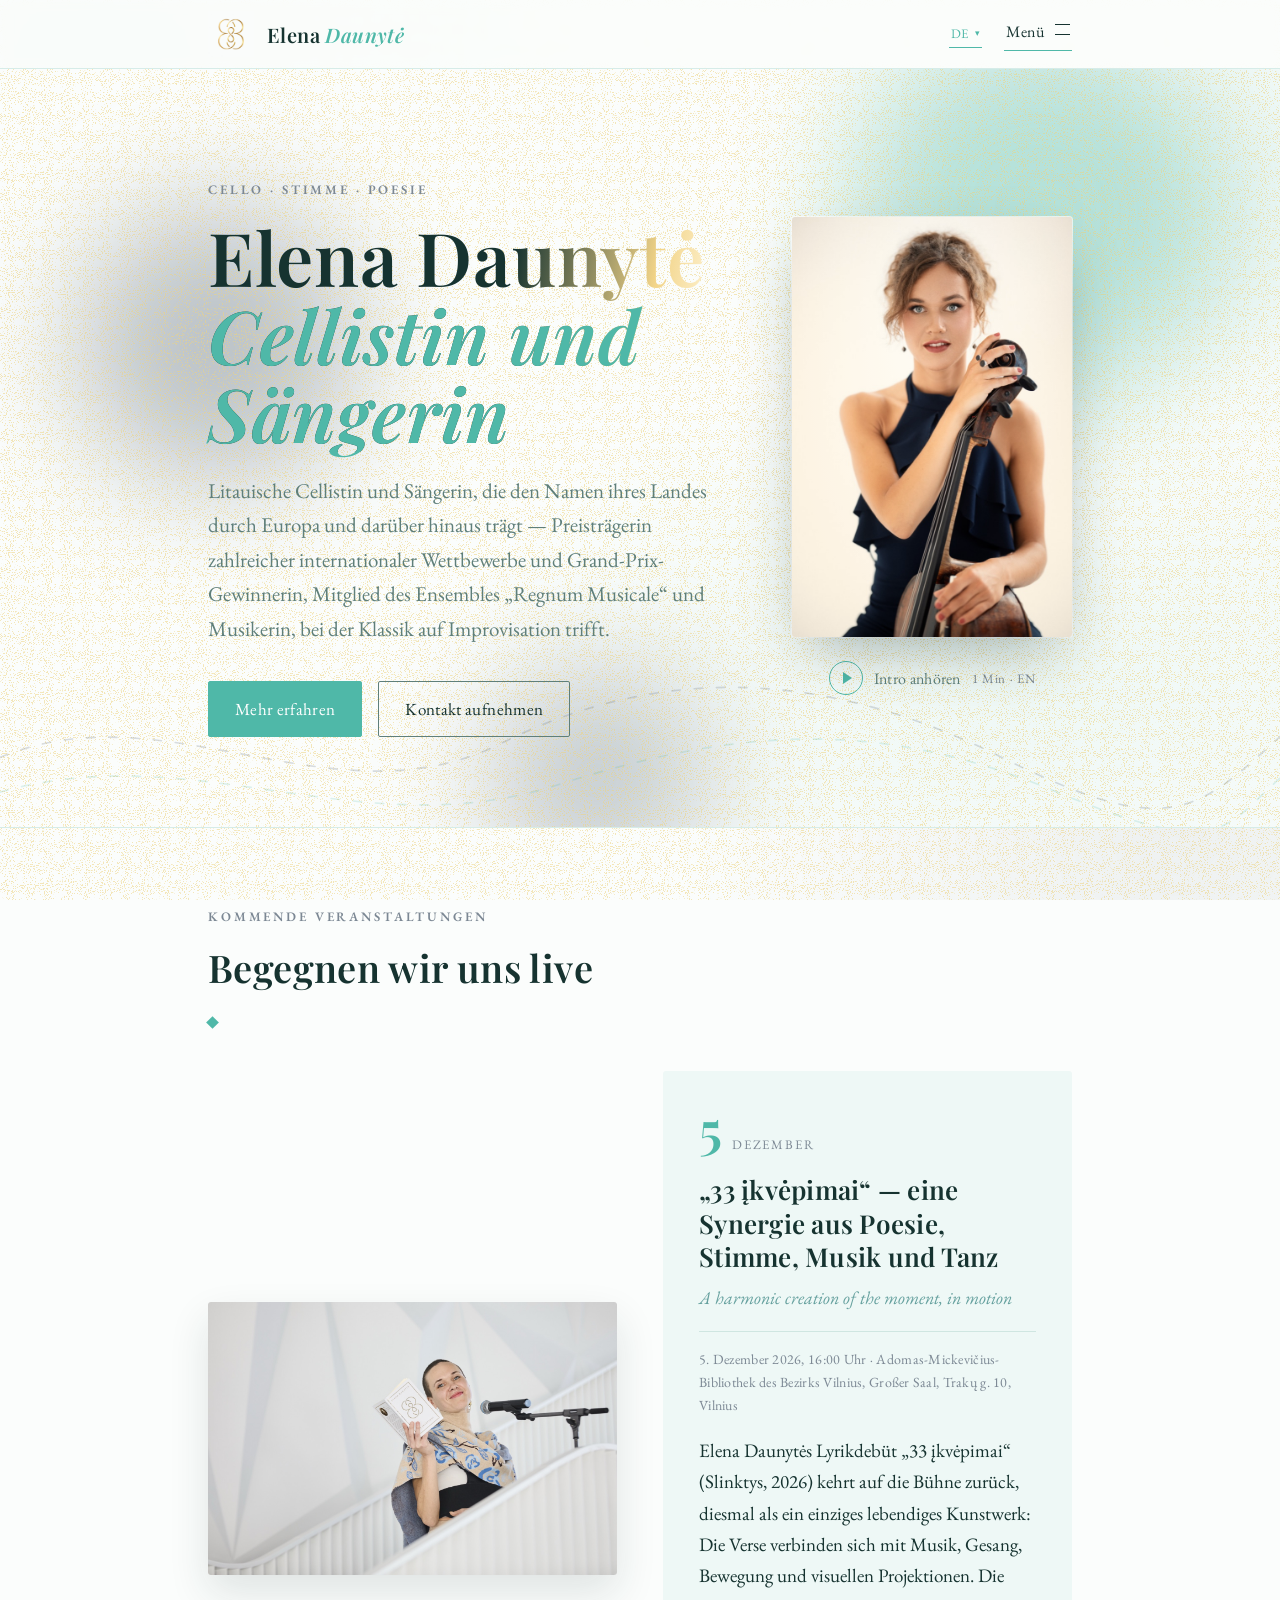
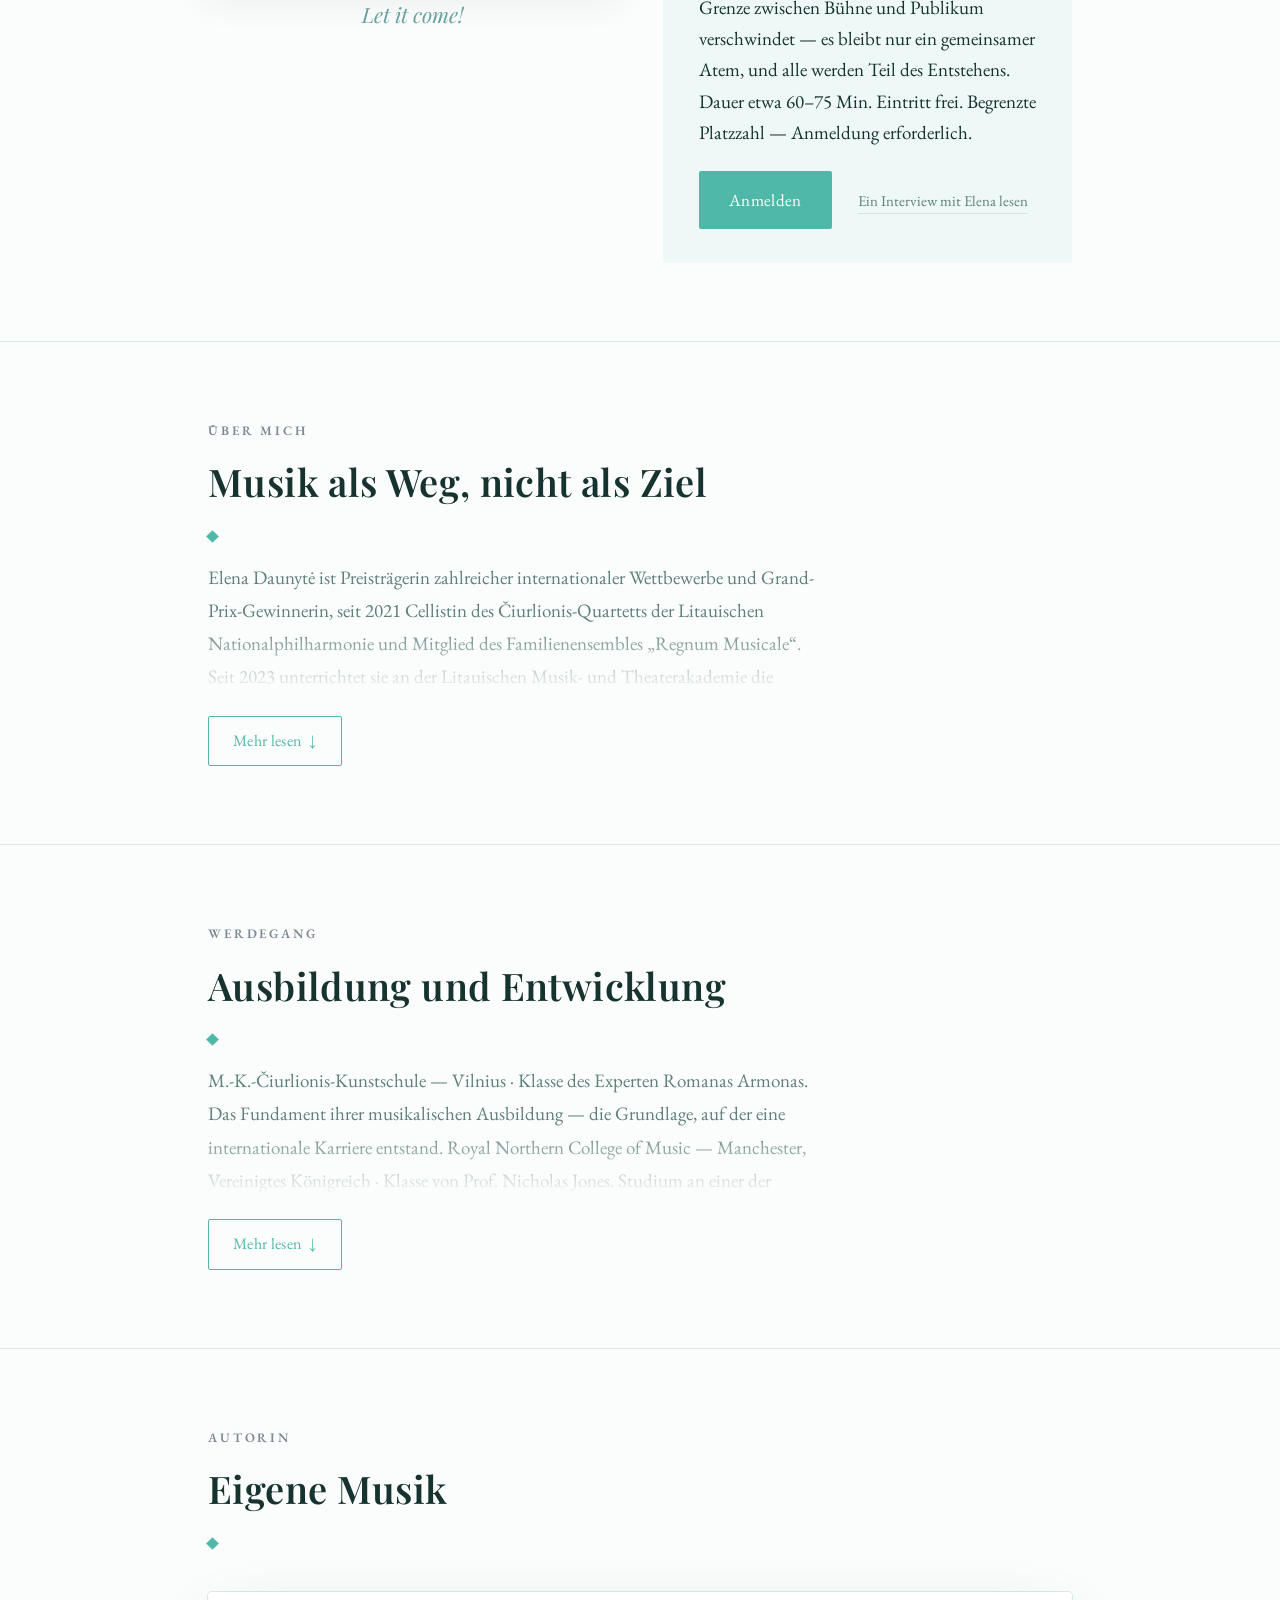
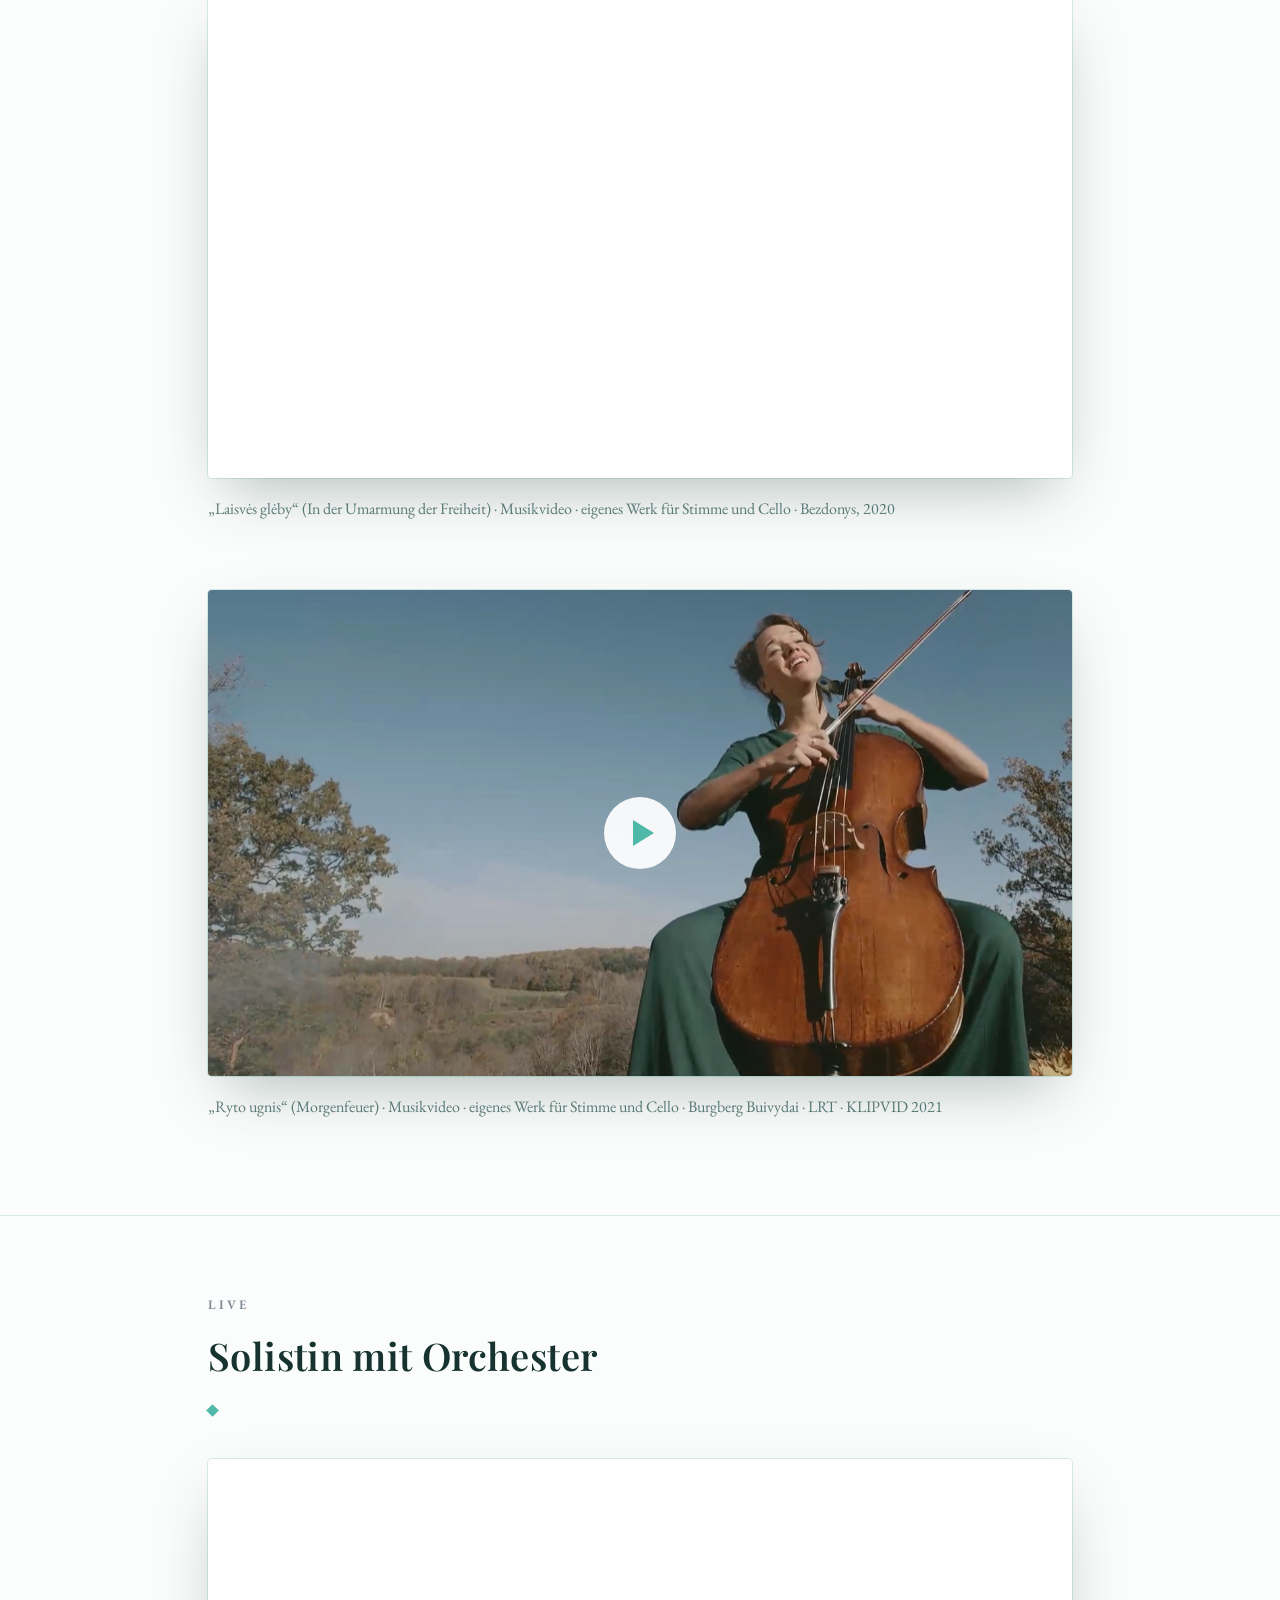
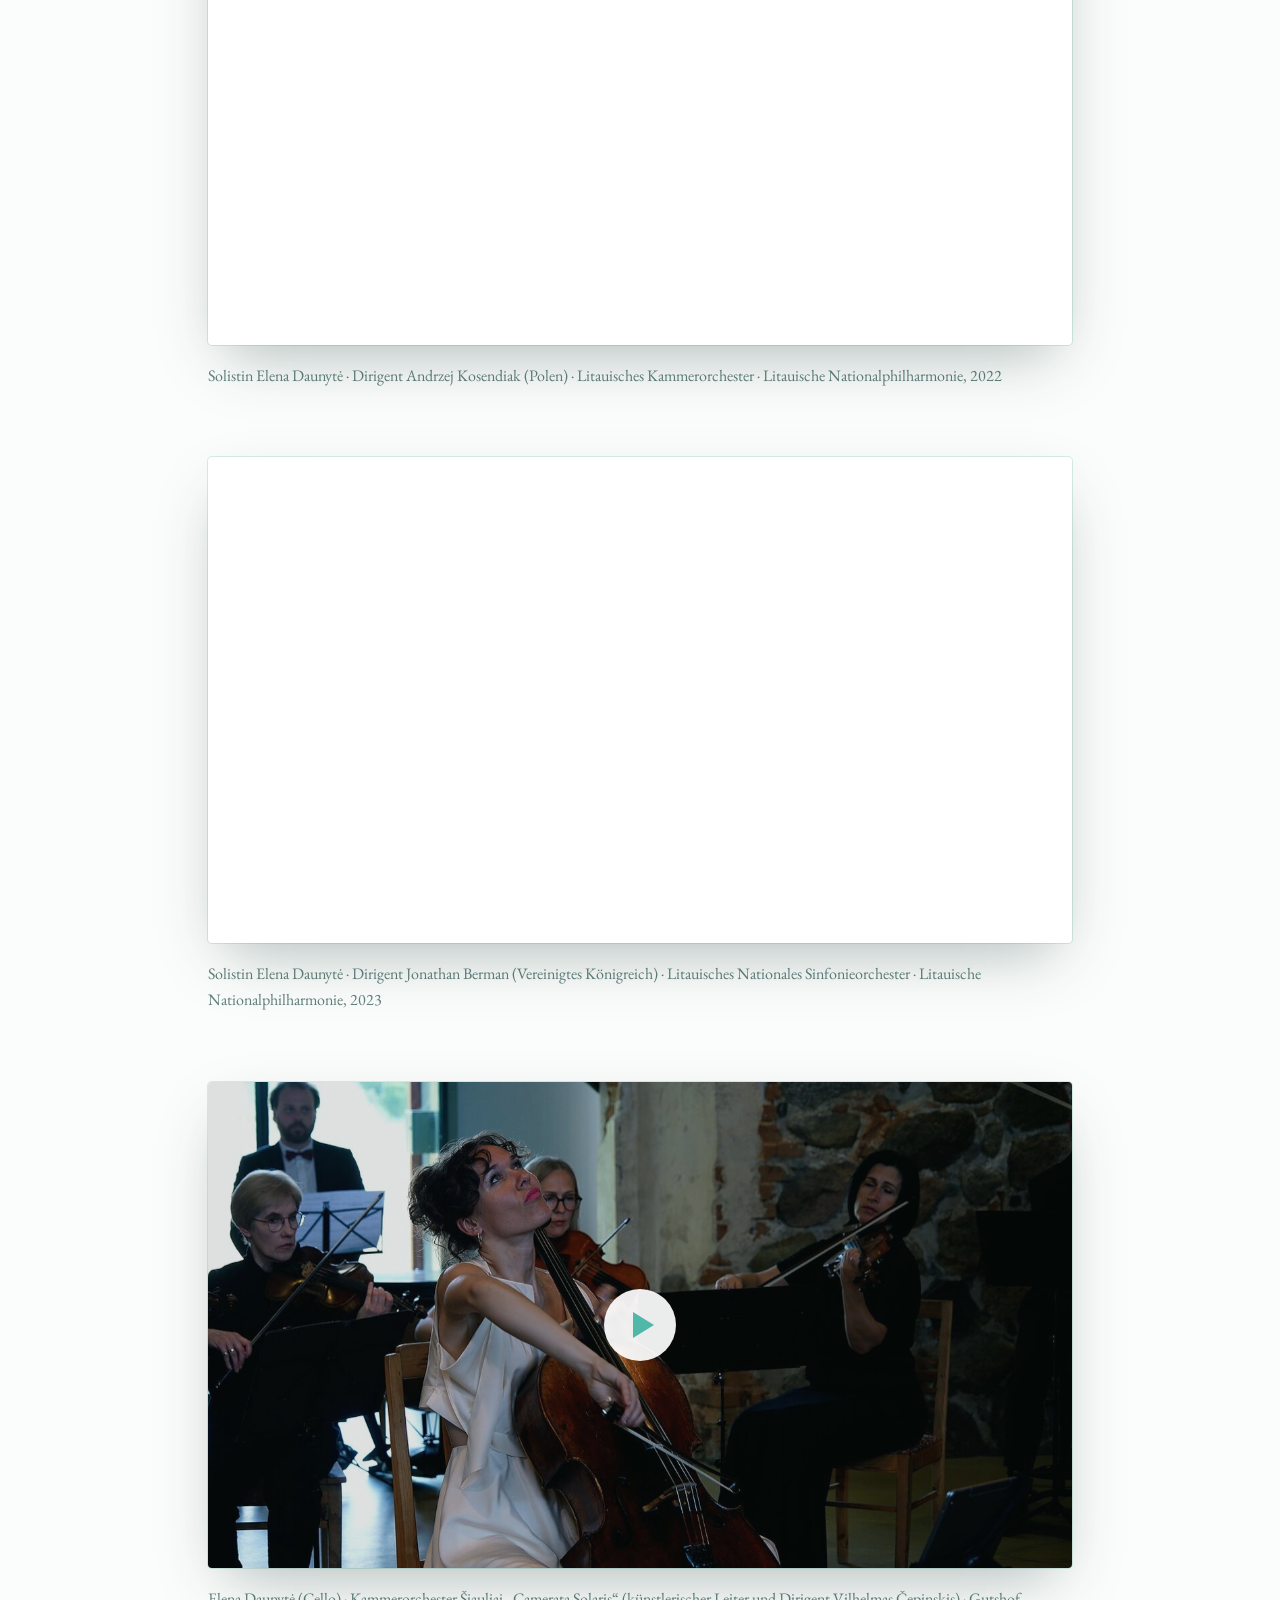
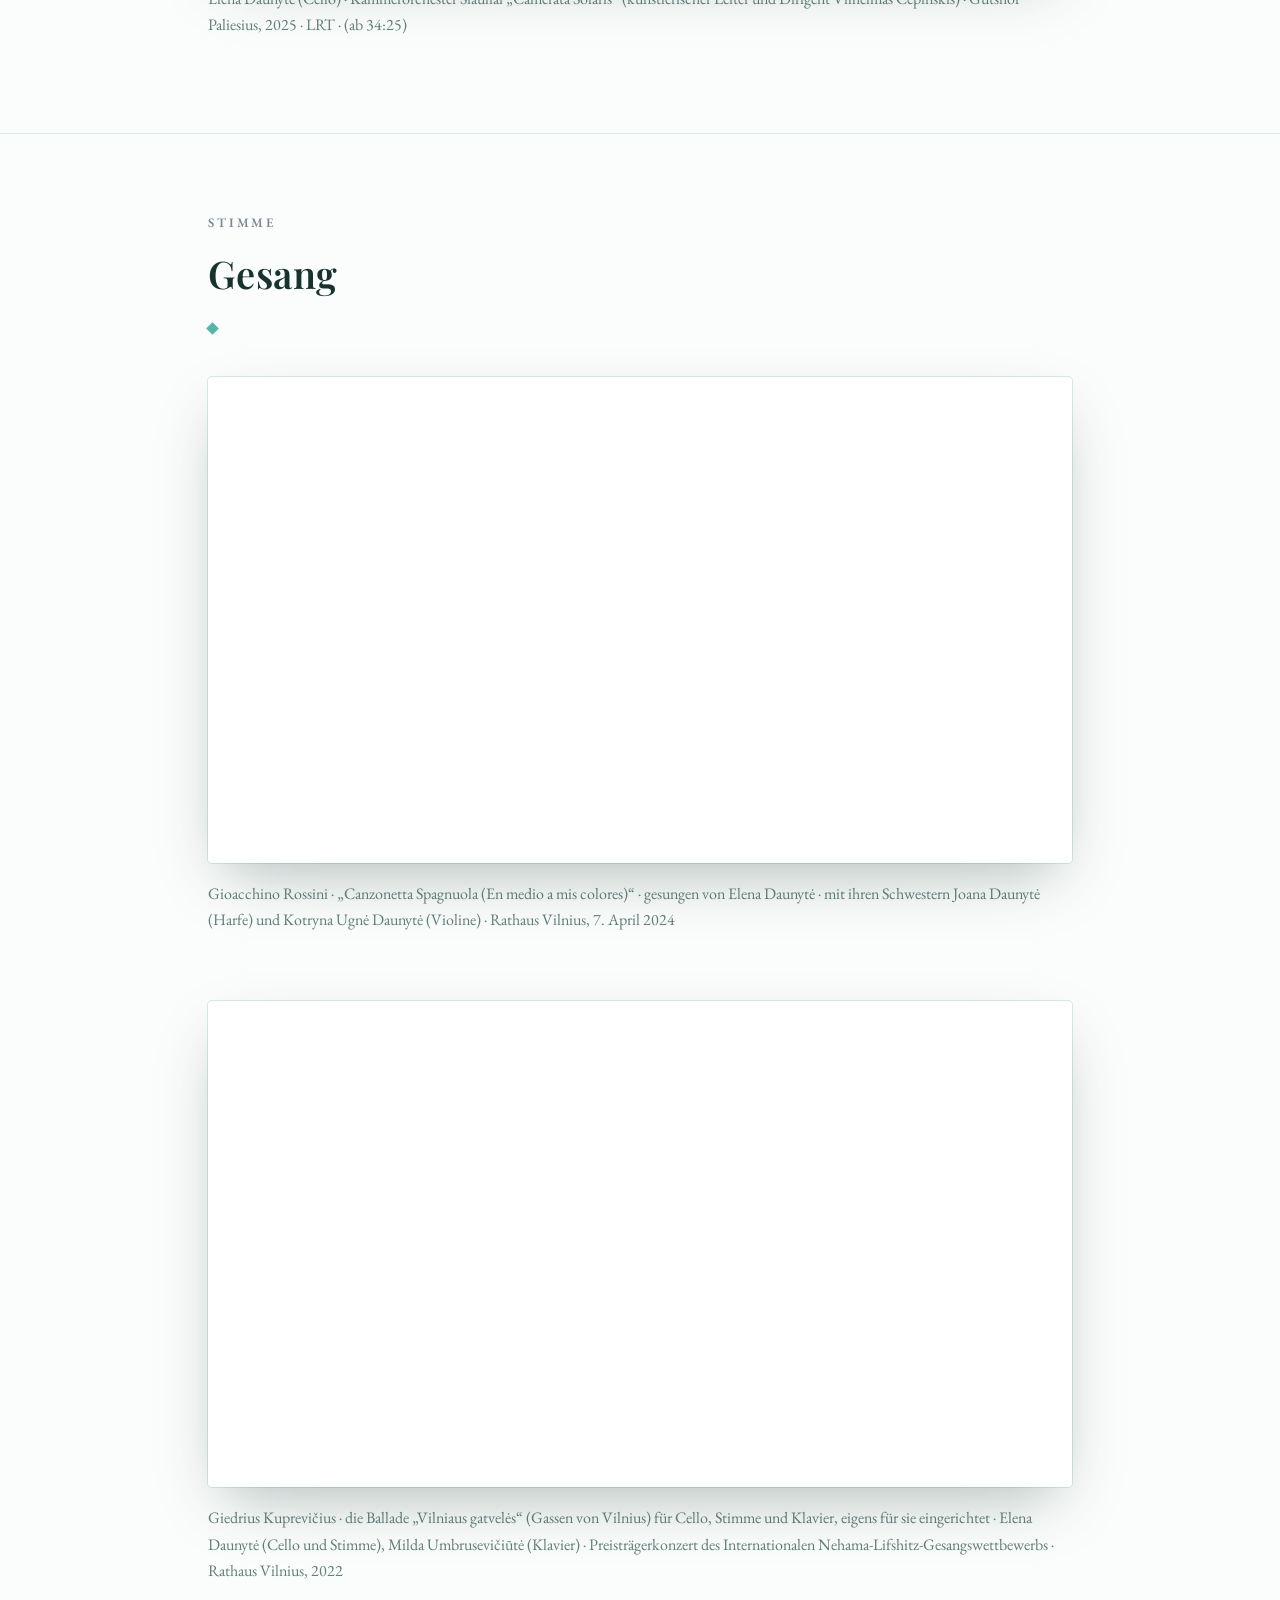
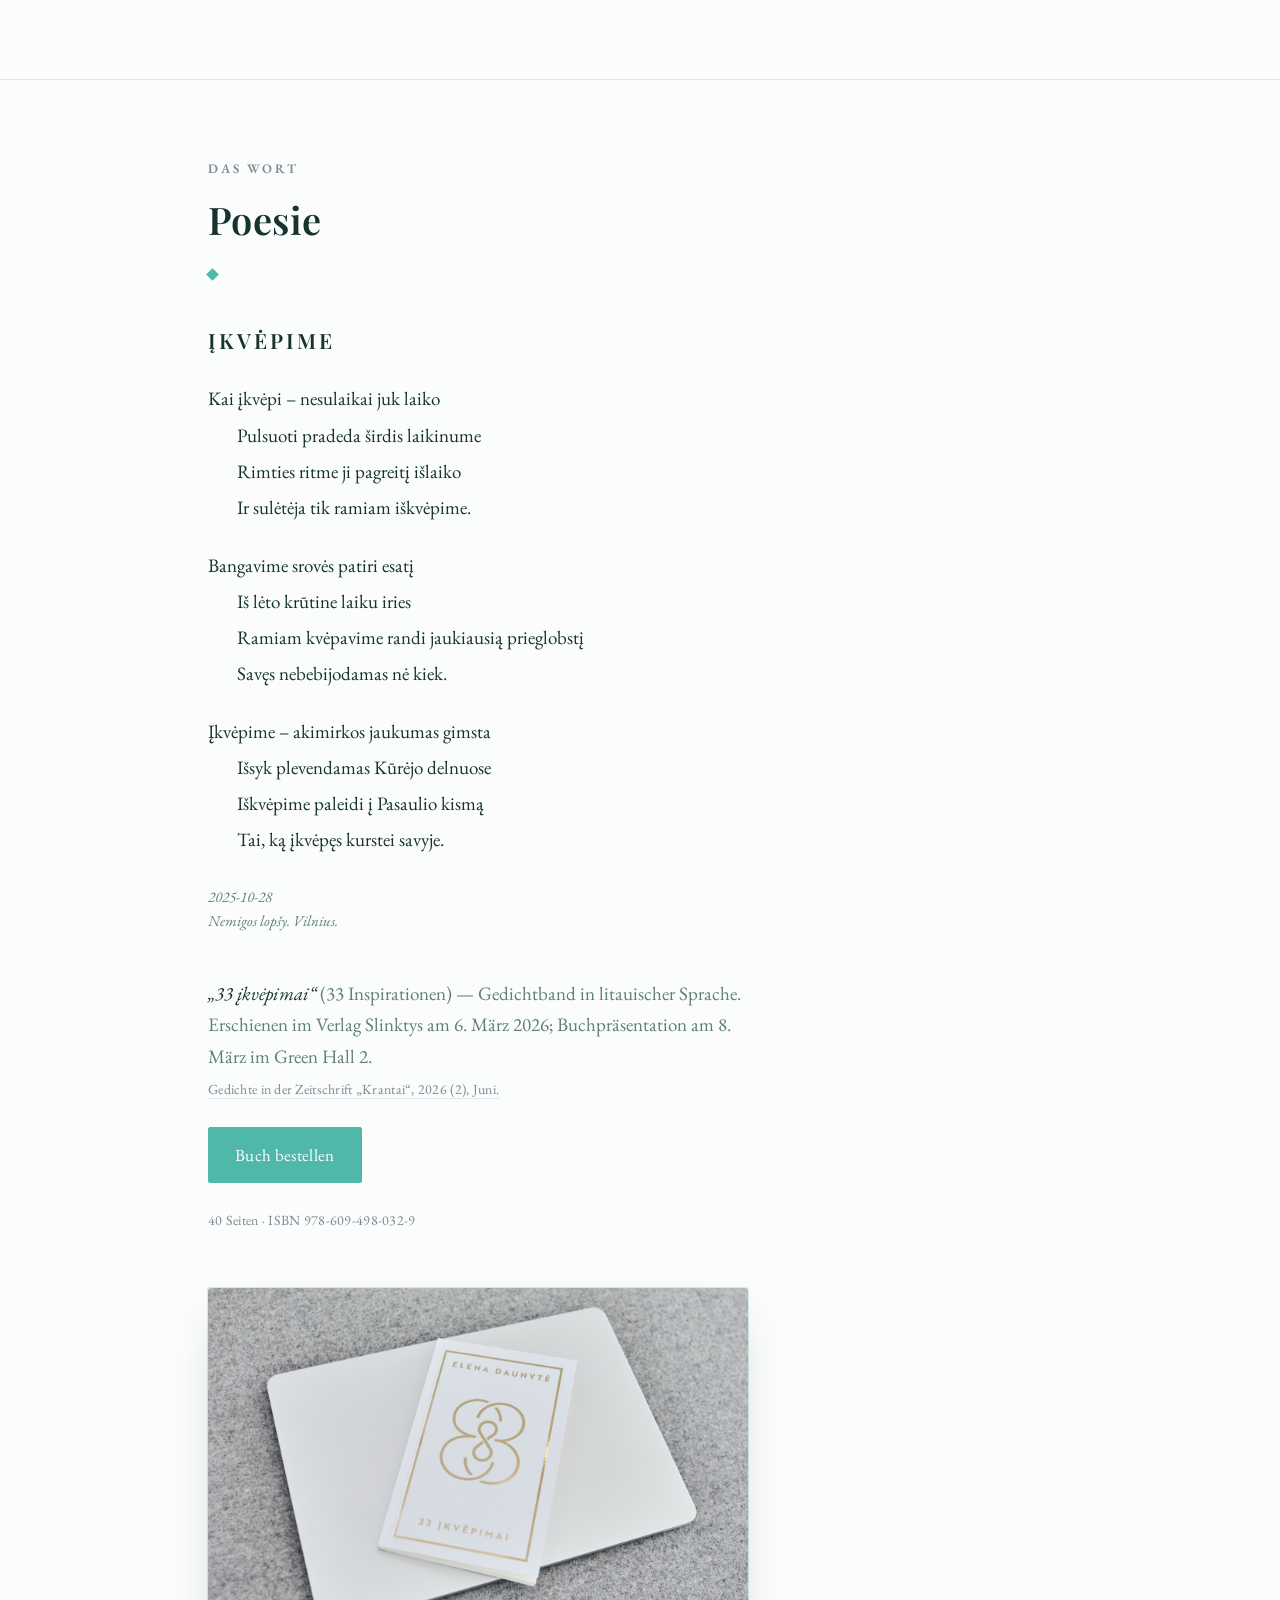
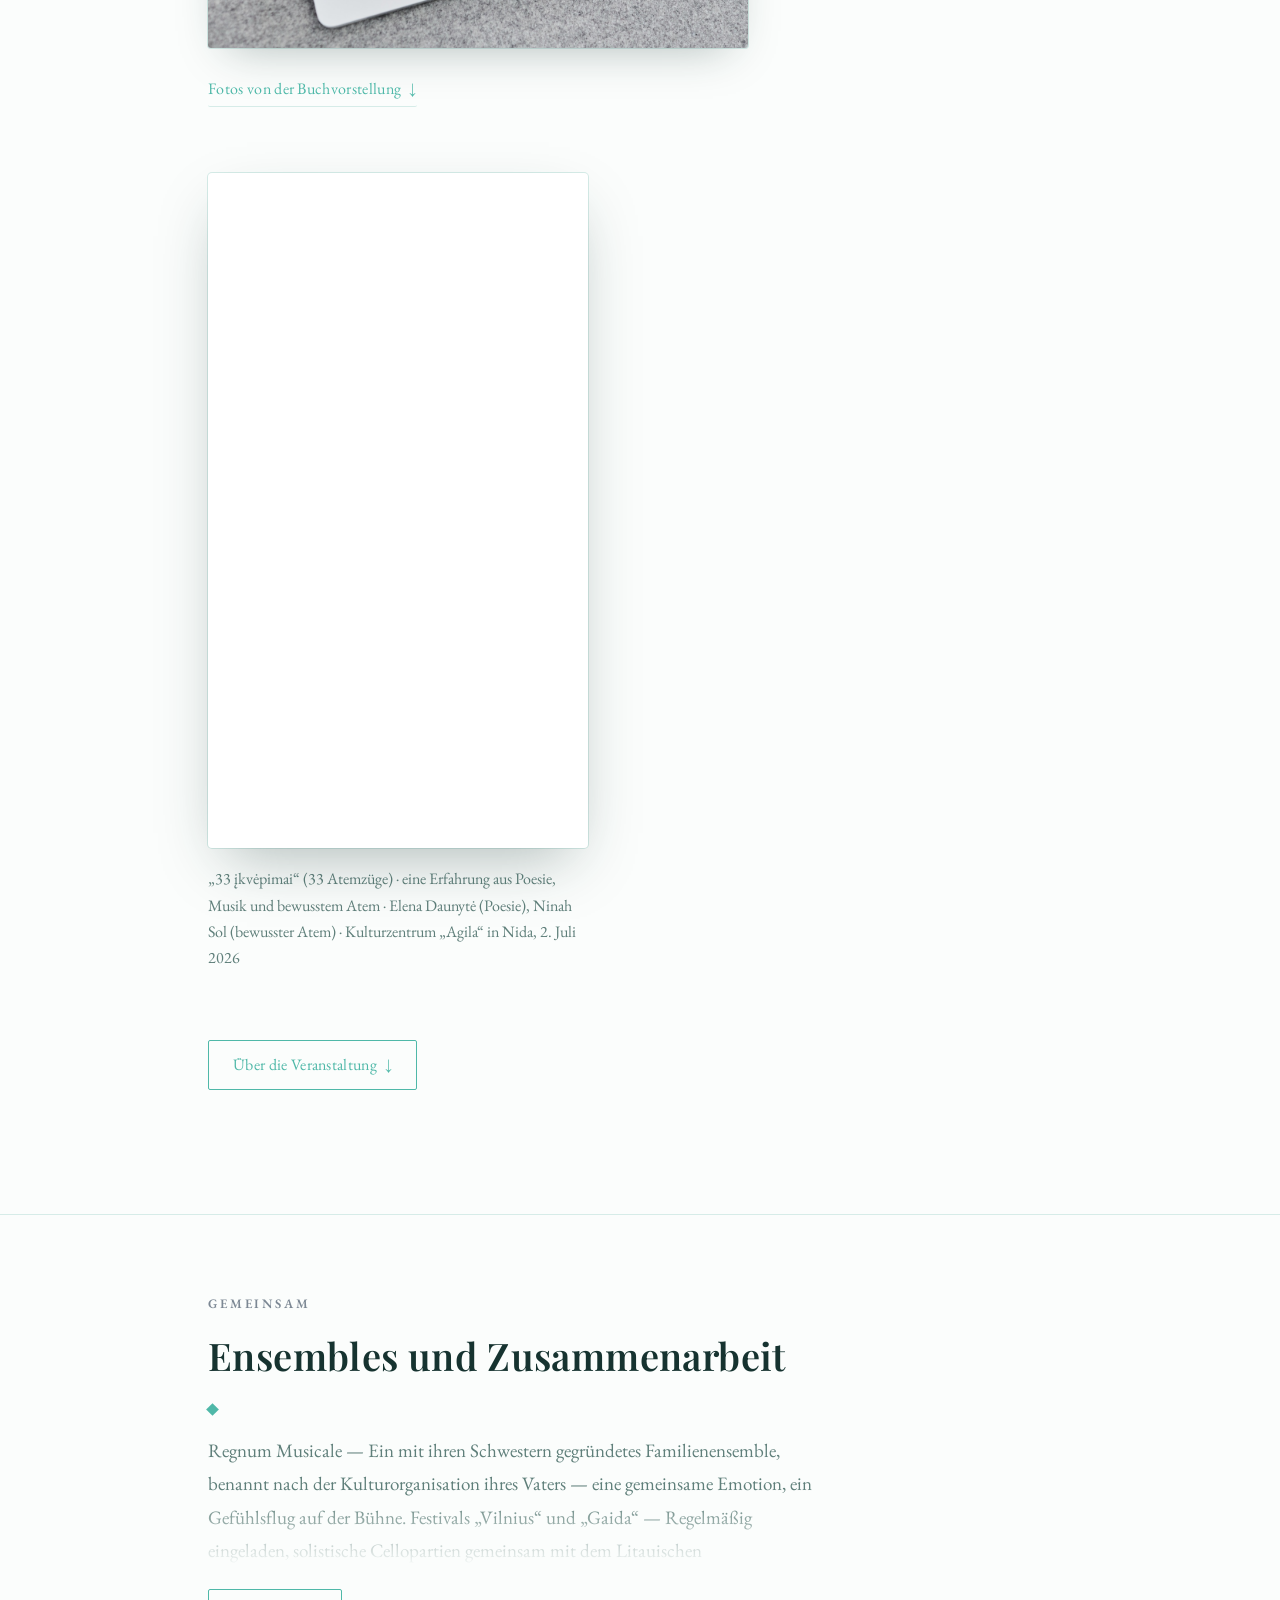
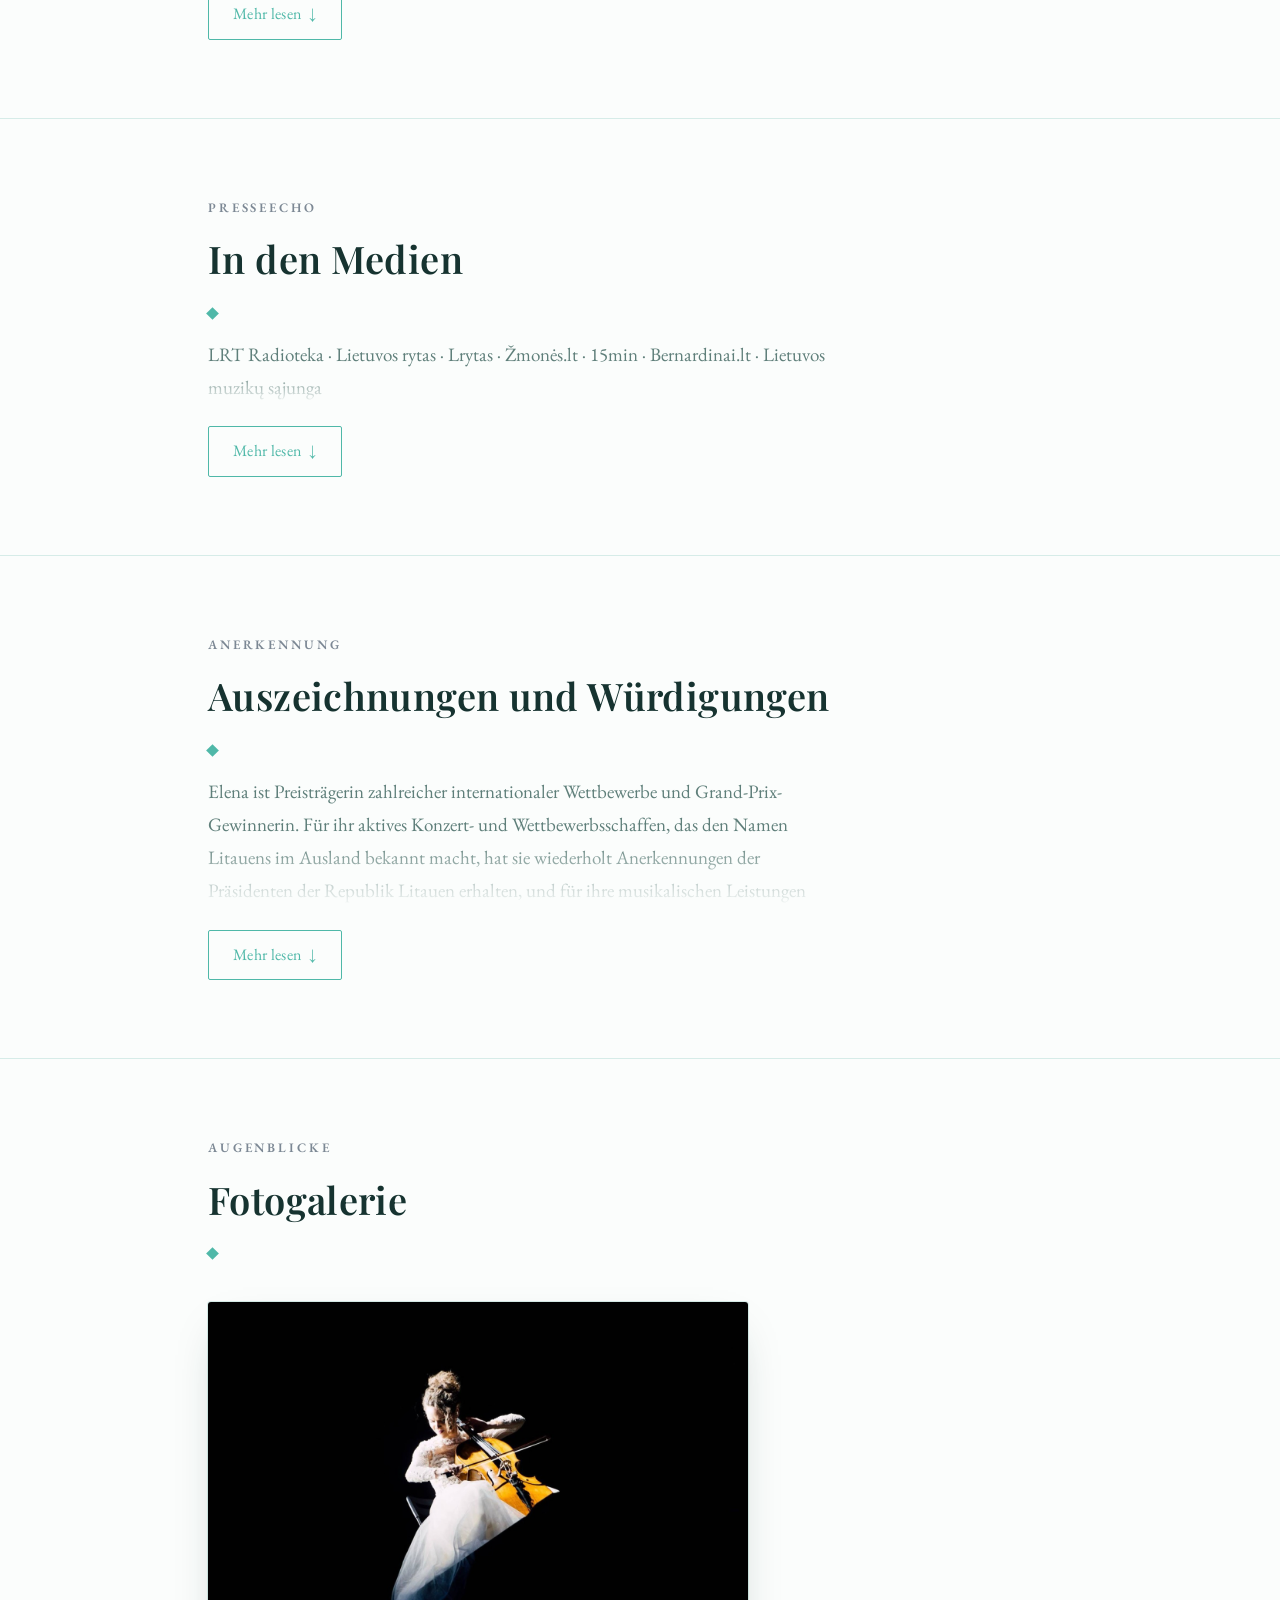
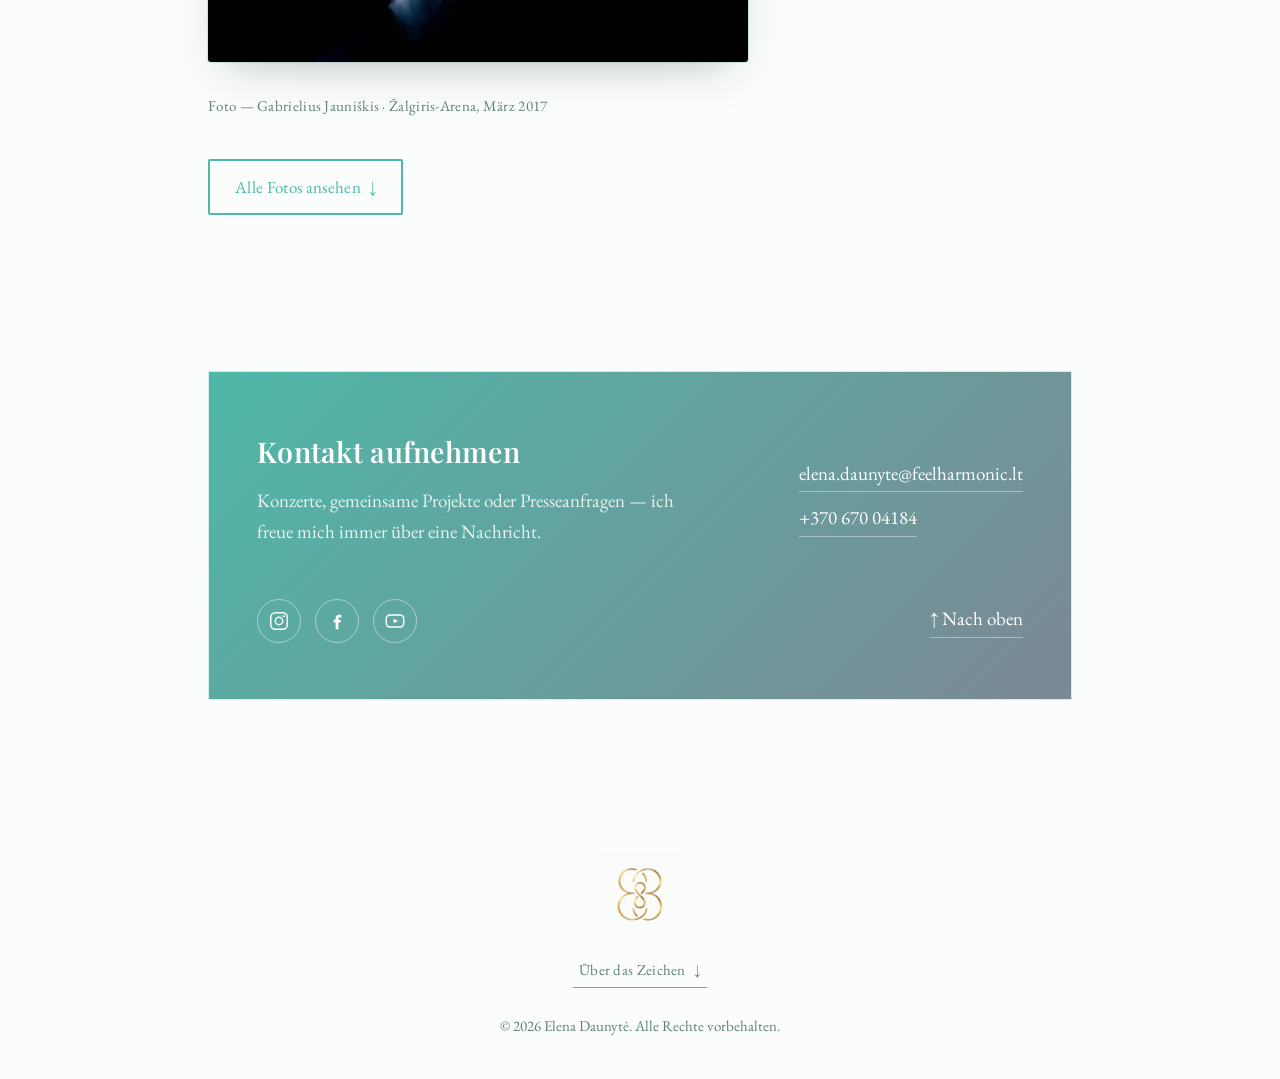
==== de/index.html @ d2a9d166 "Tie the motto to the photograph The picture and the line now form one block and centre together, so " ====
<!DOCTYPE html>
<html lang="de">
<head>
<meta charset="UTF-8">
<meta name="viewport" content="width=device-width, initial-scale=1.0">
<title>Elena Daunytė — Cellistin und Sängerin</title>
<meta name="description" content="Elena Daunytė — Cellistin, Sängerin und Dozentin an der Litauischen Musik- und Theaterakademie. Preisträgerin internationaler Wettbewerbe.">
<link rel="icon" href="/favicon.ico?v=2" sizes="32x32">
<link rel="icon" type="image/png" sizes="48x48" href="/img/favicon-48.png?v=2">
<link rel="icon" type="image/png" sizes="96x96" href="/img/favicon-96.png?v=2">
<link rel="icon" type="image/png" sizes="192x192" href="/img/icon-192.png?v=2">
<link rel="apple-touch-icon" sizes="180x180" href="/img/apple-touch-icon.png?v=2">
<link rel="manifest" href="/site.webmanifest">
<meta name="theme-color" content="#fbfdfc">
<link rel="alternate" hreflang="lt" href="https://elenadaunyte.com/">
<link rel="alternate" hreflang="en" href="https://elenadaunyte.com/en/">
<link rel="alternate" hreflang="it" href="https://elenadaunyte.com/it/">
<link rel="alternate" hreflang="de" href="https://elenadaunyte.com/de/">
<link rel="alternate" hreflang="fr" href="https://elenadaunyte.com/fr/">
<link rel="alternate" hreflang="sv" href="https://elenadaunyte.com/sv/">
<link rel="alternate" hreflang="x-default" href="https://elenadaunyte.com/">
<link rel="canonical" href="https://elenadaunyte.com/de/">
<meta property="og:type" content="profile">
<meta property="og:site_name" content="Elena Daunytė">
<meta property="og:title" content="Elena Daunytė — Cellistin und Sängerin">
<meta property="og:description" content="Elena Daunytė — Cellistin und Sängerin, Preisträgerin internationaler Wettbewerbe und Grand-Prix-Gewinnerin, Mitglied des Ensembles „Regnum Musicale“.">
<meta property="og:url" content="https://elenadaunyte.com/de/">
<meta property="og:image" content="https://elenadaunyte.com/img/elena-hero@2x.jpg">
<meta property="og:locale" content="de_DE">
<meta property="og:locale:alternate" content="lt_LT">
<meta property="og:locale:alternate" content="en_GB">
<meta property="og:locale:alternate" content="it_IT">
<meta property="og:locale:alternate" content="fr_FR">
<meta property="og:locale:alternate" content="sv_SE">
<meta name="twitter:card" content="summary_large_image">
<meta name="twitter:title" content="Elena Daunytė — Cellistin und Sängerin">
<meta name="twitter:description" content="Elena Daunytė — Cellistin und Sängerin, Preisträgerin internationaler Wettbewerbe und Grand-Prix-Gewinnerin, Mitglied des Ensembles „Regnum Musicale“.">
<meta name="twitter:image" content="https://elenadaunyte.com/img/elena-hero@2x.jpg">
<script type="application/ld+json">
{
  "@context": "https://schema.org",
  "@type": "Person",
  "name": "Elena Daunytė",
  "url": "https://elenadaunyte.com/de/",
  "image": "https://elenadaunyte.com/img/elena-hero@2x.jpg",
  "jobTitle": "Cellistin und Sängerin",
  "worksFor": [
    {
      "@type": "PerformingGroup",
      "name": "Litauische Nationalphilharmonie",
      "url": "https://www.filharmonija.lt/"
    },
    {
      "@type": "CollegeOrUniversity",
      "name": "Litauische Musik- und Theaterakademie",
      "url": "https://lmta.lt/"
    }
  ],
  "description": "Elena Daunytė — Cellistin, Sängerin und Dozentin an der Litauischen Musik- und Theaterakademie. Preisträgerin internationaler Wettbewerbe.",
  "email": "mailto:elena.daunyte@feelharmonic.lt",
  "telephone": "+37067004184",
  "sameAs": [
    "https://www.instagram.com/elenadaunyte/",
    "https://www.facebook.com/elena.daunyte/",
    "https://www.youtube.com/@elenadaunyte370",
    "https://lmta.lt/en/darbuotojas/elena-daunyte/",
    "https://www.solartis.lt/atlikejai/elena-daunyte/"
  ],
  "alumniOf": [
    {
      "@type": "CollegeOrUniversity",
      "name": "Lietuvos muzikos ir teatro akademija"
    },
    {
      "@type": "CollegeOrUniversity",
      "name": "Royal Northern College of Music"
    }
  ],
  "memberOf": [
    {
      "@type": "MusicGroup",
      "name": "Regnum Musicale"
    },
    {
      "@type": "MusicGroup",
      "name": "Čiurlionio kvartetas"
    }
  ]
}
</script>
<script type="application/ld+json">
{
  "@context": "https://schema.org",
  "@type": "Book",
  "name": "33 įkvėpimai",
  "author": {
    "@type": "Person",
    "name": "Elena Daunytė",
    "url": "https://elenadaunyte.com/"
  },
  "publisher": {
    "@type": "Organization",
    "name": "Slinktys"
  },
  "datePublished": "2026-03-06",
  "isbn": "978-609-498-032-9",
  "numberOfPages": 40,
  "inLanguage": "lt",
  "genre": "Poetry",
  "image": "https://elenadaunyte.com/img/poezija/knyga.jpg",
  "url": "https://elenadaunyte.com/de/#poetry"
}
</script>
<link rel="preconnect" href="https://fonts.googleapis.com">
<link rel="preconnect" href="https://fonts.gstatic.com" crossorigin>
<link href="https://fonts.googleapis.com/css2?family=Playfair+Display:ital,wght@0,400;0,500;0,600;1,400&family=EB+Garamond:ital,wght@0,400;0,500;1,400&display=swap" rel="stylesheet">
<link rel="stylesheet" href="../style.css?v=119">
</head>
<body>

<header class="site">
  <nav>
    <div class="brand"><a class="brand-mark-link" href="#zenklas" aria-label="Über das Zeichen"><img class="brand-mark" src="../img/logo.png?v=3" width="46" height="46" alt="" aria-hidden="true"></a><a class="brand-name" href="#top">Elena <em>Daunytė</em></a></div>
    <div class="nav-tools">
        <details class="lang-switch">
        <summary aria-label="Sprache">DE</summary>
        <div class="lang-menu">
        <a href="/" hreflang="lt">LT</a>
        <a href="/en/" hreflang="en">EN</a>
        <a href="/it/" hreflang="it">IT</a>
        <a href="/fr/" hreflang="fr">FR</a>
        <a href="/sv/" hreflang="sv">SV</a>
        </div>
        </details>
      <details class="menu-switch">
        <summary aria-label="Menü">Menü</summary>
        <div class="menu-panel">
          <ul>
            <li><a href="#events">Kommende Veranstaltungen</a></li>
            <li><a href="#about">Über mich</a></li>
            <li><a href="#education">Ausbildung</a></li>
            <li><a href="#creative">Musik</a></li>
            <li><a href="#solo">Solo</a></li>
            <li><a href="#vocal">Gesang</a></li>
            <li><a href="#poetry">Poesie</a></li>
            <li><a href="#ensembles">Ensembles</a></li>
            <li><a href="#media">In den Medien</a></li>
            <li><a href="#awards">Auszeichnungen</a></li>
            <li><a href="#gallery">Galerie</a></li>
            <li><a href="#contact">Kontakt</a></li>
            <li><a href="#zenklas">Über das Zeichen</a></li>
          </ul>
        </div>
      </details>
    </div>
  </nav>
</header>

<main id="top">

  <section class="hero" style="border-top:none;padding-top:110px;">
    <div class="hero-bg" aria-hidden="true">
      <span class="orb orb-1"></span>
      <span class="orb orb-2"></span>
      <span class="orb orb-3"></span>
    </div>
    <svg class="hero-wave" viewBox="0 0 920 120" preserveAspectRatio="none" aria-hidden="true">
      <path d="M0,70 C 120,20 240,120 360,60 S 600,10 720,70 S 860,110 920,55" />
      <path d="M0,95 C 140,55 260,135 400,90 S 640,45 760,95 S 880,120 920,85" />
    </svg>
    <div class="hero-inner">
      <div class="hero-flex">
        <div class="hero-text">
          <div class="kicker kicker-desktop">Cello · Stimme · Poesie</div>
          <h1>Elena Daunytė<br><em>Cellistin und Sängerin</em></h1>
          <p class="lead">
            Litauische Cellistin und Sängerin, die den Namen ihres Landes durch Europa und darüber
            hinaus trägt — Preisträgerin zahlreicher internationaler Wettbewerbe und
            Grand-Prix-Gewinnerin, Mitglied des Ensembles „Regnum Musicale“ und Musikerin, bei der
            Klassik auf Improvisation trifft.
          </p>
          <div class="cta">
            <a href="#about" class="btn btn-solid">Mehr erfahren</a>
            <a href="#contact" class="btn btn-outline">Kontakt aufnehmen</a>
          </div>
        </div>
        <div class="hero-photo">
          <div class="kicker kicker-mobile">Cello · Stimme · Poesie</div>
          <div class="hero-photo-frame">
            <img src="../img/elena-hero.jpg?v=2" srcset="../img/elena-hero.jpg?v=2 666w, ../img/elena-hero@2x.jpg?v=2 887w" sizes="(max-width:760px) 60vw, 280px" width="666" height="1000" alt="Elena Daunytė mit ihrem Cello" loading="eager">
          </div>
          <button class="audio-btn" type="button" data-audio="../audio/intro.mp3" data-dur="1 Min · EN">
            <span class="audio-icon" aria-hidden="true"></span>
            <span class="audio-label">Intro anhören</span>
            <span class="audio-dur">1 Min · EN</span>
          </button>
        </div>
      </div>
    </div>
  </section>

  <section id="events">
    <div class="wrap">
      <div class="section-head">
        <div class="kicker">Kommende Veranstaltungen</div>
        <h2>Begegnen wir uns live</h2>
      </div>
      <article class="event">
        <div class="event-left">
          <figure class="event-photo">
            <img src="../img/poezija/skaito.jpg" width="1400" height="933" alt="Elena Daunytė bei der Vorstellung von „33 įkvėpimai“, das aufgeschlagene Buch in den Händen" loading="lazy">
          </figure>
          <p class="event-end">Let it come!</p>
        </div>
        <div class="event-tx">
          <p class="event-day"><b>5</b><span>Dezember</span></p>
          <h3>„33 įkvėpimai“ — eine Synergie aus Poesie, Stimme, Musik und Tanz</h3>
          <p class="event-motto">A harmonic creation of the moment, in motion</p>
          <p class="event-meta">5. Dezember 2026, 16:00 Uhr · Adomas-Mickevičius-Bibliothek des Bezirks Vilnius, Großer Saal, Trakų g. 10, Vilnius</p>
          <p>Elena Daunytės Lyrikdebüt „33 įkvėpimai“ (Slinktys, 2026) kehrt auf die Bühne zurück, diesmal als ein einziges lebendiges Kunstwerk: Die Verse verbinden sich mit Musik, Gesang, Bewegung und visuellen Projektionen. Die Grenze zwischen Bühne und Publikum verschwindet — es bleibt nur ein gemeinsamer Atem, und alle werden Teil des Entstehens. Dauer etwa 60–75 Min. Eintritt frei. Begrenzte Platzzahl — Anmeldung erforderlich.</p>
          <a class="event-btn" href="https://docs.google.com/forms/d/e/1FAIpQLSekMrQQLSZhiER8FZRTW8T10vxk3zy3NHXZMo21MDBY-iYDOQ/viewform" target="_blank" rel="noopener">Anmelden</a>
          <a class="event-extra" href="https://www.lrytas.lt/kultura/scena/2018/03/31/news/elena-daunyte-jei-buciau-turejusi-teti-nezinia-ar-muzika-ar-literatura-butu-likusi-fone--5551622" target="_blank" rel="noopener">Ein Interview mit Elena lesen</a>
        </div>
      </article>
    </div>
  </section>

  <section id="about">
    <div class="wrap">
      <details class="fold">
        <summary>
  <div class="section-head">
            <div class="kicker">Über mich</div>
            <h2>Musik als Weg, nicht als Ziel</h2>
          </div>
          <p class="fold-teaser">Elena Daunytė ist Preisträgerin zahlreicher internationaler Wettbewerbe und Grand-Prix-Gewinnerin, seit 2021 Cellistin des Čiurlionis-Quartetts der Litauischen Nationalphilharmonie und Mitglied des Familienensembles „Regnum Musicale“. Seit 2023 unterrichtet sie an der Litauischen Musik- und Theaterakademie die Klassen für Streichquartett und Kammermusik. Als Solistin und Kammermusikerin ist sie bei Wettbewerben, Festivals und Meisterkursen aufgetreten,</p>
          <span class="fold-toggle"><span class="fold-c">Mehr lesen</span><span class="fold-o">Schließen</span></span>
        </summary>
        <div class="about-grid fold-body">
      <div>
                <p>
          Elena Daunytė ist Preisträgerin zahlreicher internationaler Wettbewerbe und
          Grand-Prix-Gewinnerin, seit 2021 Cellistin des Čiurlionis-Quartetts der Litauischen Nationalphilharmonie und Mitglied des Familienensembles „Regnum Musicale“. Seit 2023 unterrichtet sie an der Litauischen Musik- und Theaterakademie die Klassen für Streichquartett und Kammermusik. Als Solistin und Kammermusikerin ist sie bei Wettbewerben, Festivals
          und Meisterkursen aufgetreten, deren Geografie von Lettland, Deutschland, der Schweiz,
          Kroatien, Russland, Österreich, den Niederlanden, Italien, Spanien, Ungarn und dem
          Vereinigten Königreich bis nach Hongkong, Shanghai und in die USA reicht.
        </p>
        <p>
          Als Solistin hat sie mit dem Litauischen Kammerorchester, dem Litauischen Nationalen
          Sinfonieorchester, dem Litauischen Staatlichen Sinfonieorchester, den Orchestern von
          Riga, Kaunas und der Litauischen Musik- und Theaterakademie sowie den Orchestern des
          Royal College of Music und Halifax gespielt, unter der Leitung von Andrzej Kosendiak,
          Jonathan Berman, Modestas Pitrėnas, Sergei Krylov, Saulius Sondeckis, Vilmantas
          Kaliūnas, Martynas Staškus, Nicholas Simpson und Clark Rundell.
        </p>
        <p>
          Sie wird regelmäßig eingeladen, solistische Cellopartien bei den Festivals „Vilnius“
          und „Gaida“ gemeinsam mit dem Litauischen Kammerorchester und dem Litauischen Nationalen
          Sinfonieorchester zu spielen, und ihr künstlerischer Weg wurde von der S.-Karosas-Stiftung,
          dem Fonds zur Förderung von Musikern, Rotary International sowie den Rotary-Clubs
          Perkūnas und Vilnius unterstützt, in Zusammenarbeit mit dem Litauischen Kulturrat.
        </p>
        <p>
          Seit mehreren Jahren studiert Elena zudem Gesang bei Professor Vladimir Prudnikov und
          nimmt vokale Werke in ihre Konzertprogramme auf. Sie experimentiert mit der Verbindung
          von Cello und Stimme und sucht nach neuen Klangfarben und Möglichkeiten, die beiden
          Instrumente miteinander zu verschmelzen.
        </p>
      </div>
      <blockquote>
        „Am wichtigsten sind Wachstum und die tiefste Freude, die im Prozess der Verbesserung
        selbst liegt.“
        <footer>Elena Daunytė</footer>
      </blockquote>
        </div>
      </details>

    </div>
  </section>

  <section id="education">
    <div class="wrap">
      <details class="fold">
        <summary>
  <div class="section-head">
          <div class="kicker">Werdegang</div>
          <h2>Ausbildung und Entwicklung</h2>
        </div>
          <p class="fold-teaser">M.-K.-Čiurlionis-Kunstschule — Vilnius · Klasse des Experten Romanas Armonas. Das Fundament ihrer musikalischen Ausbildung — die Grundlage, auf der eine internationale Karriere entstand. Royal Northern College of Music — Manchester, Vereinigtes Königreich · Klasse von Prof. Nicholas Jones. Studium an einer der angesehensten Musikakademien Europas. Litauische Musik- und Theaterakademie —</p>
          <span class="fold-toggle"><span class="fold-c">Mehr lesen</span><span class="fold-o">Schließen</span></span>
        </summary>
        <div class="fold-body">
            <ul class="timeline">
        <li>
          <h3>M.-K.-Čiurlionis-Kunstschule</h3>
          <div class="meta">Vilnius · Klasse des Experten Romanas Armonas</div>
          <p>Das Fundament ihrer musikalischen Ausbildung — die Grundlage, auf der eine
             internationale Karriere entstand.</p>
        </li>
        <li>
          <h3>Royal Northern College of Music</h3>
          <div class="meta">Manchester, Vereinigtes Königreich · Klasse von Prof. Nicholas Jones</div>
          <p>Studium an einer der angesehensten Musikakademien Europas.</p>
        </li>
        <li>
          <h3>Litauische Musik- und Theaterakademie</h3>
          <div class="meta">Masterabschluss · Klasse von Prof. Rimantas Armonas</div>
          <p>Fortgeschrittenes Cellostudium in Vilnius, aktive Vertretung der Akademie bei
             nationalen und internationalen Veranstaltungen.</p>
        </li>
        <li>
          <h3>Meisterkurse</h3>
          <div class="meta">Giovanni Sollima · David Geringas · Frans Helmerson · Troels Svane · Karine Georgian</div>
          <p>Stetige Weiterentwicklung an der Seite weltbekannter Cellisten.</p>
        </li>
      </ul>
        </div>
      </details>
    </div>
  </section>

  <section id="creative">
    <div class="wrap">
      <div class="section-head">
        <div class="kicker">Autorin</div>
        <h2>Eigene Musik</h2>
      </div>
      <div class="video-list">
        <div class="video-item">
          <div class="video-wrap">
            <iframe src="https://www.youtube.com/embed/FFScbCtDrRs" title="Elena Daunytė — „Laisvės glėby“, Werk für Stimme und Cello" allow="accelerometer; autoplay; clipboard-write; encrypted-media; gyroscope; picture-in-picture; web-share" allowfullscreen loading="lazy"></iframe>
          </div>
          <p class="video-caption">„Laisvės glėby“ (In der Umarmung der Freiheit) · Musikvideo · eigenes Werk für Stimme und Cello · Bezdonys, 2020</p>
        </div>
        <div class="video-item">
          <a class="video-link" href="https://www.lrt.lt/mediateka/irasas/2000197212/klipvid-2021-elena-daunyte-ryto-ugnis" target="_blank" rel="noopener">
            <img src="../img/ryto-ugnis.jpg?v=3" width="1280" height="720" alt="Elena Daunytė spielt Cello im Freien — Standbild aus dem Video „Ryto ugnis“" loading="lazy">
            <span class="video-play" aria-hidden="true"></span>
          </a>
          <p class="video-caption">„Ryto ugnis“ (Morgenfeuer) · Musikvideo · eigenes Werk für Stimme und Cello · Burgberg Buivydai · LRT · KLIPVID 2021</p>
        </div>
      </div>
    </div>
  </section>

  <section id="solo">
    <div class="wrap">
      <div class="section-head">
        <div class="kicker">Live</div>
        <h2>Solistin mit Orchester</h2>
      </div>
      <div class="video-list">
        <div class="video-item">
          <div class="video-wrap">
            <iframe src="https://www.youtube.com/embed/J5zQgMTAaGM" title="C. P. E. Bach — Cellokonzert A-Dur, Wq. 172, Elena Daunytė" allow="accelerometer; autoplay; clipboard-write; encrypted-media; gyroscope; picture-in-picture; web-share" allowfullscreen loading="lazy"></iframe>
          </div>
          <p class="video-caption">Solistin Elena Daunytė · Dirigent Andrzej Kosendiak (Polen) · Litauisches Kammerorchester · Litauische Nationalphilharmonie, 2022</p>
        </div>
        <div class="video-item">
          <div class="video-wrap">
            <iframe src="https://www.youtube.com/embed/HVEwcbf8XV4" title="Elena Daunytė, Litauisches Nationales Sinfonieorchester, Dir. Jonathan Berman" allow="accelerometer; autoplay; clipboard-write; encrypted-media; gyroscope; picture-in-picture; web-share" allowfullscreen loading="lazy"></iframe>
          </div>
          <p class="video-caption">Solistin Elena Daunytė · Dirigent Jonathan Berman (Vereinigtes Königreich) · Litauisches Nationales Sinfonieorchester · Litauische Nationalphilharmonie, 2023</p>
        </div>
        <div class="video-item">
          <a class="video-link" href="https://www.lrt.lt/mediateka/irasas/2000424262/dedikacija-m-k-ciurlioniui" target="_blank" rel="noopener">
            <img src="../img/dedikacija.jpg" width="1280" height="720" alt="Elena Daunytė spielt Cello mit dem Orchester — Konzert „Widmung an M. K. Čiurlionis“" loading="lazy">
            <span class="video-play" aria-hidden="true"></span>
          </a>
          <p class="video-caption">Elena Daunytė (Cello) · Kammerorchester Šiauliai „Camerata Solaris“ (künstlerischer Leiter und Dirigent Vilhelmas Čepinskis) · Gutshof Paliesius, 2025 · LRT · (ab 34:25)</p>
        </div>
      </div>
    </div>
  </section>
  <section id="vocal">
    <div class="wrap">
      <div class="section-head">
        <div class="kicker">Stimme</div>
        <h2>Gesang</h2>
      </div>
      <div class="video-list">
        <div class="video-item">
          <div class="video-wrap">
            <iframe src="https://www.youtube.com/embed/H9I5WiS2I4A" title="Elena Daunytė singt Rossinis „Canzonetta Spagnuola“ im Rathaus von Vilnius"
                    loading="lazy" allowfullscreen
                    allow="accelerometer; clipboard-write; encrypted-media; gyroscope; picture-in-picture"></iframe>
          </div>
          <p class="video-caption">Gioacchino Rossini · „Canzonetta Spagnuola (En medio a mis colores)“ · gesungen von Elena Daunytė · mit ihren Schwestern Joana Daunytė (Harfe) und Kotryna Ugnė Daunytė (Violine) · Rathaus Vilnius, 7. April 2024</p>
        </div>
        <div class="video-item">
          <div class="video-wrap">
            <iframe src="https://www.youtube.com/embed/0CZVfDlwlAM" title="Elena Daunytė beim Internationalen Nehama-Lifshitz-Gesangswettbewerb"
                    loading="lazy" allowfullscreen
                    allow="accelerometer; clipboard-write; encrypted-media; gyroscope; picture-in-picture"></iframe>
          </div>
          <p class="video-caption">Giedrius Kuprevičius · die Ballade „Vilniaus gatvelės“ (Gassen von Vilnius) für Cello, Stimme und Klavier, eigens für sie eingerichtet · Elena Daunytė (Cello und Stimme), Milda Umbrusevičiūtė (Klavier) · Preisträgerkonzert des Internationalen Nehama-Lifshitz-Gesangswettbewerbs · Rathaus Vilnius, 2022</p>
        </div>
      </div>
    </div>
  </section>

  <section id="poetry">
    <div class="wrap">
      <div class="section-head">
        <div class="kicker">Das Wort</div>
        <h2>Poesie</h2>
      </div>
      <div class="poems">
        <div class="poem">
          <h4 class="poem-title">Įkvėpime</h4>
          <p class="poem-stanza">Kai įkvėpi – nesulaikai juk laiko<br>
Pulsuoti pradeda širdis laikinume<br>
Rimties ritme ji pagreitį išlaiko<br>
Ir sulėtėja tik ramiam iškvėpime.</p>
          <p class="poem-stanza">Bangavime srovės patiri esatį<br>
Iš lėto krūtine laiku iries<br>
Ramiam kvėpavime randi jaukiausią prieglobstį<br>
Savęs nebebijodamas nė kiek.</p>
          <p class="poem-stanza">Įkvėpime – akimirkos jaukumas gimsta<br>
Išsyk plevendamas Kūrėjo delnuose<br>
Iškvėpime paleidi į Pasaulio kismą<br>
Tai, ką įkvėpęs kurstei savyje.</p>
          <p class="poem-meta">2025-10-28<br>Nemigos lopšy. Vilnius.</p>
        </div>
      </div>
        <p class="poetry-intro"><em>„33 įkvėpimai“</em> (33 Inspirationen) — Gedichtband in litauischer Sprache. Erschienen im Verlag Slinktys am 6. März 2026; Buchpräsentation am 8. März im Green Hall 2.</p>
        <p class="poetry-pub"><a href="#krantai">Gedichte in der Zeitschrift „Krantai“, 2026 (2), Juni.</a></p>
      <div class="book-buy">
        <a class="btn btn-solid" href="mailto:info@feelharmonic.lt?subject=%2233%20%C4%AFkv%C4%97pimai%22%20%E2%80%94%20Bestellung&amp;body=Hello%2C%0AI%20would%20like%20to%20order%20the%20book%20%2233%20%C4%AFkv%C4%97pimai%22.%0A%0ANumber%20of%20copies%3A%20%0AName%3A%20%0ADelivery%20address%20or%20parcel%20locker%3A%20%0A%0A%E2%94%80%E2%94%80%E2%94%80%E2%94%80%E2%94%80%E2%94%80%E2%94%80%E2%94%80%E2%94%80%20%E2%9C%A8%20%E2%94%80%E2%94%80%E2%94%80%E2%94%80%E2%94%80%E2%94%80%E2%94%80%E2%94%80%E2%94%80%0A%0AAmount%3A%20whatever%20the%20book%20is%20worth%20to%20you%0AEmpf%C3%A4ngerin%3A%20Elena%20Daunyt%C4%97%0AKonto-Nr.%3A%20LT81%207300%200100%208950%209422%0AVerwendungszweck%3A%20U%C5%BE%20knyg%C4%85%20%E2%80%9E33%20%C4%AFkv%C4%97pimai%E2%80%9C%0A">Buch bestellen</a>
        <p class="book-meta">40 Seiten · ISBN 978-609-498-032-9</p>
      </div>
        <div class="gallery gallery-lead">
          <figure>
            <img src="../img/poezija/knyga.jpg" width="1400" height="933" alt="Der Gedichtband „33 įkvėpimai“" loading="lazy">
          </figure>
        </div>
        <details class="fold fold-gallery">
          <summary><span class="fold-toggle"><span class="fold-c">Fotos von der Buchvorstellung</span><span class="fold-o">Schließen</span></span></summary>
          <div class="fold-body">
            <div class="gallery">
          <figure>
            <img src="../img/poezija/skaito.jpg" width="1400" height="933" alt="Elena Daunytė liest bei der Buchpräsentation" loading="lazy">
          </figure>
          <figure>
            <img src="../img/poezija/prie-lango.jpg" width="933" height="1400" alt="Elena Daunytė liest am Fenster" loading="lazy">
          </figure>
          <figure>
            <img src="../img/poezija/erdve.jpg" width="933" height="1400" alt="Die Buchpräsentation" loading="lazy">
          </figure>
          <figure>
            <img src="../img/poezija/autografai.jpg" width="1400" height="933" alt="Elena Daunytė signiert Bücher" loading="lazy">
          </figure>
          <figure>
            <img src="../img/poezija/parasas.jpg" width="1400" height="933" alt="Elena Daunytė signiert ein Exemplar" loading="lazy">
          </figure>
          <figure>
            <img src="../img/poezija/skaitytojas.jpg" width="1400" height="933" alt="Das Buch in den Händen einer Leserin" loading="lazy">
          </figure>
            </div>
            <p class="gallery-credit">Fotos — Gintaras Jonaitis</p>
          </div>
        </details>
        <div class="video-item video-upright">
          <div class="video-wrap video-wrap-upright">
            <iframe src="https://www.youtube.com/embed/BWi5LPweDFg" title="Elena Daunytė und Ninah Sol — „33 įkvėpimai“, ein Abend aus Poesie und Atem"
                    loading="lazy" allowfullscreen
                    allow="accelerometer; clipboard-write; encrypted-media; gyroscope; picture-in-picture"></iframe>
          </div>
          <p class="video-caption">„33 įkvėpimai“ (33 Atemzüge) · eine Erfahrung aus Poesie, Musik und bewusstem Atem · Elena Daunytė (Poesie), Ninah Sol (bewusster Atem) · Kulturzentrum „Agila“ in Nida, 2. Juli 2026</p>
        </div>
        <details class="fold event-note">
          <summary><span class="fold-toggle"><span class="fold-c">Über die Veranstaltung</span><span class="fold-o">Schließen</span></span></summary>
          <div class="fold-body">
            <p class="event-lead">Jedes Gedicht beginnt mit einem Einatmen.</p>
            <p>„33 įkvėpimai“ ist eine Erfahrung, in der sich drei Wege begegnen, zu sich selbst zurückzukehren: das poetische Wort, die Musik und der bewusste Atem. Grundlage des Abends ist Elena Daunytės Buch „33 įkvėpimai“ — dreiunddreißig dreistrophige Gedichte, geboren aus Stille, aus Erlebtem und aus Wandlung.</p>
            <p>Elena liest ihre eigenen Gedichte, während Ninah Sol die Atempraxis leitet und sanft und sicher dazu einlädt, den eigenen Atem zu spüren, langsamer zu werden und loszulassen. Ruhige, eigens gewählte Musik trägt die ganze Erfahrung. Man muss nichts können und nichts vorher lernen. Es genügt, sich zu setzen, die Augen zu schließen und sich von Wort, Klang und Atem tragen zu lassen. Der Atem wird zum Rhythmus, die Musik zum Halt und die Poesie zum Spiegel, in dem jede und jeder etwas Eigenes erkennen kann.</p>
            <p>Es ist ein Raum, innezuhalten und zu bemerken, dass manchmal ein einziger bewusster Atemzug genügt, damit der Tag eine andere Farbe bekommt.</p>
            <p class="event-meta"><strong>Es leiten:</strong></p>
            <ul class="event-leads">
              <li>Elena Daunytė — Poesie und Lesung</li>
              <li>Ninah Sol — bewusster Atem</li>
            </ul>
            <p class="event-meta"><strong>Für wen:</strong> für alle, die Ruhe suchen, Inspiration und eine tiefere Verbindung zu sich selbst — ob Sie Poesie lieben oder einfach durchatmen möchten.</p>
            <p class="event-close">Öffne dein Herz dem Strom der Zeit, des Atems, der Musik und des Wortes!</p>
          </div>
        </details>
    </div>
  </section>
  <section id="ensembles">
    <div class="wrap">
      <details class="fold">
        <summary>
  <div class="section-head">
          <div class="kicker">Gemeinsam</div>
          <h2>Ensembles und Zusammenarbeit</h2>
        </div>
          <p class="fold-teaser">Regnum Musicale — Ein mit ihren Schwestern gegründetes Familienensemble, benannt nach der Kulturorganisation ihres Vaters — eine gemeinsame Emotion, ein Gefühlsflug auf der Bühne. Festivals „Vilnius“ und „Gaida“ — Regelmäßig eingeladen, solistische Cellopartien gemeinsam mit dem Litauischen Kammerorchester und dem Litauischen Nationalen Sinfonieorchester zu spielen. Čiurlionis-Quartett — Eine</p>
          <span class="fold-toggle"><span class="fold-c">Mehr lesen</span><span class="fold-o">Schließen</span></span>
        </summary>
        <div class="fold-body">
            <div class="cards">
        <div class="card">
          <h3>Regnum Musicale</h3>
          <p>Ein mit ihren Schwestern gegründetes Familienensemble, benannt nach der
             Kulturorganisation ihres Vaters — eine gemeinsame Emotion, ein Gefühlsflug auf der
             Bühne.</p>
        </div>
        <div class="card">
          <h3>Festivals „Vilnius“ und „Gaida“</h3>
          <p>Regelmäßig eingeladen, solistische Cellopartien gemeinsam mit dem Litauischen
             Kammerorchester und dem Litauischen Nationalen Sinfonieorchester zu spielen.</p>
        </div>
        <div class="card">
          <h3>Čiurlionis-Quartett</h3>
          <p>Eine kammermusikalische Partnerschaft, die klassisches Repertoire mit tiefer
             musikalischer Chemie verbindet.</p>
        </div>
      </div>
        </div>
      </details>
    </div>
  </section>


  <section id="media">
    <div class="wrap">
      <details class="fold">
        <summary>
          <div class="section-head">
            <div class="kicker">Presseecho</div>
            <h2>In den Medien</h2>
          </div>
          <p class="fold-teaser">LRT Radioteka · Lietuvos rytas · Lrytas · Žmonės.lt · 15min · Bernardinai.lt · Lietuvos muzikų sąjunga</p>
          <span class="fold-toggle"><span class="fold-c">Mehr lesen</span><span class="fold-o">Schließen</span></span>
        </summary>
        <div class="fold-body">
          <ul class="media-list">
              <li class="media-pub">
                <details class="fold" data-close="Schließen">
                  <summary>
                    <span class="media-title">„Ein Motorradunfall ließ das Cello verstummen“</span>
                    <span class="media-source">Lietuvos rytas · „Savaitgalis“ · 7.–13. August 2026</span>
                  </summary>
                  <div class="fold-body">
                    <div class="gallery">
                    <figure>
                      <img src="../img/lrytas/virselis.jpg" width="1400" height="1050" alt="Titelseite von „Savaitgalis“ mit Elena Daunytė" loading="lazy">
                    </figure>
                    <figure>
                      <img src="../img/lrytas/atvartas.jpg" width="1400" height="1020" alt="Die Auftaktseiten des Interviews" loading="lazy">
                    </figure>
                    <figure>
                      <img src="../img/lrytas/avarija.jpg" width="1038" height="1400" alt="Der Bericht über den Unfall und die Genesung" loading="lazy">
                    </figure>
                    <figure>
                      <img src="../img/lrytas/motociklas.jpg" width="1400" height="1050" alt="Elena auf dem Motorrad und am Cello" loading="lazy">
                    </figure>
                    <figure>
                      <img src="../img/lrytas/pabaiga.jpg" width="1026" height="1400" alt="Die Schlussseite des Interviews" loading="lazy">
                    </figure>
                    </div>
                    <p class="gallery-credit">„Lietuvos rytas“, Beilage „Savaitgalis“, Nr. 31, 7.–13. August 2026 · Interview von Regina Renčeliauskaitė · Fotos von R. Danisevičius und aus dem Familienalbum</p>
                  </div>
                </details>
              </li>
              <li class="media-pub" id="krantai">
                <details class="fold" data-close="Schließen">
                  <summary>
                    <span class="media-title">Gedichtveröffentlichung</span>
                    <span class="media-source">Krantai · 2026 (2) · Juni</span>
                  </summary>
                  <div class="fold-body">
                    <div class="gallery">
                    <figure>
                      <img src="../img/krantai/virselis.jpg" width="1400" height="1050" alt="Titelseite der Zeitschrift „Krantai“, 2026 (2)" loading="lazy">
                    </figure>
                    <figure>
                      <img src="../img/krantai/turinys.jpg" width="1400" height="1050" alt="Das Gedicht „Metai“ und das Inhaltsverzeichnis des Hefts" loading="lazy">
                    </figure>
                    <figure>
                      <img src="../img/krantai/biografija.jpg" width="1050" height="1400" alt="Elena Daunytės Biografie in „Krantai“" loading="lazy">
                    </figure>
                    <figure>
                      <img src="../img/krantai/triposmiai-1.jpg" width="1050" height="1400" alt="Der Zyklus „Triposmiai“ — „Ramybė“ und „Miręs pažadas“" loading="lazy">
                    </figure>
                    <figure>
                      <img src="../img/krantai/triposmiai-2.jpg" width="1400" height="1050" alt="Triposmiai — „Kryptis bevardė“, „Visa ta Visata“, „Mėnuo tiesoje“, „Įkvėpime“" loading="lazy">
                    </figure>
                    </div>
                    <p class="gallery-credit">Die Zeitschrift „Krantai“, 2026 (2), Juni · das Gedicht „Metai“ und der Zyklus „Triposmiai“</p>
                  </div>
                </details>
              </li>
              <li>
                <a href="https://paliesiausdvaras.lt/lrt-lt-paliesiaus-dvaro-koncertai-dedikacija-m-k-ciurlioniui" target="_blank" rel="noopener">„Dedikacija M. K. Čiurlioniui“ · die Konzerte des Guts Paliesius</a>
                <span class="media-source">Paliesiaus dvaras · LRT · 2025</span>
              </li>
              <li>
                <a href="https://www.lrt.lt/radioteka/irasas/2000306872/be-kaukiu-violoncelininke-elena-daunyte" target="_blank" rel="noopener">„Be kaukių“ (Ohne Masken) · Zweifel gehört untrennbar zum ganzen Weg einer Musikerin</a>
                <span class="media-source">LRT Radioteka · 2023</span>
              </li>
              <li>
                <a href="https://www.muzikusajunga.lt/naujiena/elena-daunytekurti-abipusi-stebukla-artejant-koncertuiprancuzu-muzikos-sedevrai-iii" target="_blank" rel="noopener">„Ein gegenseitiges Wunder schaffen“ · vor dem Konzert „Prancūzų muzikos šedevrai III“</a>
                <span class="media-source">Lietuvos muzikų sąjunga · 2023</span>
              </li>
              <li>
                <a href="https://www.lrytas.lt/kultura/scena/2023/11/12/news/filharmonijos-publikai-puokste-prancuzu-muzikos-sedevru-29125694" target="_blank" rel="noopener">„Ein Strauß französischer Meisterwerke für das Publikum der Philharmonie“</a>
                <span class="media-source">Lrytas · 2023 · Kritik</span>
              </li>
              <li>
                <a href="https://zmones.15min.lt/naujiena/violoncelininke-elena-daunyte-ekstremalumo-salininke-MJ5wx8ArBz0" target="_blank" rel="noopener">„Die Cellistin Elena Daunytė — eine Anhängerin des Extremen“</a>
                <span class="media-source">Žmonės.lt · 15min · 2022</span>
              </li>
              <li>
                <a href="https://www.muzikusajunga.lt/naujiena/elena-daunyte-muzikavimas-su-seserimis-bendros-emocijos-ir-jausmo-skrydis" target="_blank" rel="noopener">„Mit den Schwestern musizieren — eine gemeinsame Emotion und ein Flug des Gefühls“</a>
                <span class="media-source">Lietuvos muzikų sąjunga · 2020</span>
              </li>
              <li>
                <a href="https://www.lrt.lt/radioteka/irasas/1013691848/muzikinis-pastisas-2018-05-18-12-12" target="_blank" rel="noopener">„Muzikinis pastišas“ · zu Gast die Cellistin Elena Daunytė</a>
                <span class="media-source">LRT Radioteka · 2018</span>
              </li>
              <li>
                <a href="https://www.lrytas.lt/kultura/scena/2018/03/31/news/elena-daunyte-jei-buciau-turejusi-teti-nezinia-ar-muzika-ar-literatura-butu-likusi-fone--5551622" target="_blank" rel="noopener">„Hätte ich einen Vater gehabt, wer weiß, ob die Musik oder die Literatur in den Hintergrund getreten wäre“</a>
                <span class="media-source">Lrytas · 2018</span>
              </li>
              <li>
                <a href="https://www.bernardinai.lt/2018-03-29-talentinga-jauna-violoncelininke-visus-savo-sekmes-procentus-atiduoda-nuosirdumui/" target="_blank" rel="noopener">„Eine begabte junge Cellistin schreibt jedes Prozent ihres Erfolgs der Aufrichtigkeit zu“</a>
                <span class="media-source">Bernardinai.lt · 2018</span>
              </li>
              <li>
                <a href="https://www.muzikusajunga.lt/nuotrauku-galerija/elena-daunyte" target="_blank" rel="noopener">Elena Daunytės Galerie — Fotos, Video und Audio</a>
                <span class="media-source">Lietuvos muzikų sąjunga</span>
              </li>
          </ul>
        </div>
      </details>
    </div>
  </section>

  <section id="awards" class="awards">
    <div class="wrap">
      <details class="fold">
        <summary>
  <div class="section-head">
          <div class="kicker">Anerkennung</div>
          <h2>Auszeichnungen und Würdigungen</h2>
        </div>
          <p class="fold-teaser">Elena ist Preisträgerin zahlreicher internationaler Wettbewerbe und Grand-Prix-Gewinnerin. Für ihr aktives Konzert- und Wettbewerbsschaffen, das den Namen Litauens im Ausland bekannt macht, hat sie wiederholt Anerkennungen der Präsidenten der Republik Litauen erhalten, und für ihre musikalischen Leistungen wurde ihr der Königin-Morta-Preis verliehen. Status einer Kunstschaffenden — verliehen am</p>
          <span class="fold-toggle"><span class="fold-c">Mehr lesen</span><span class="fold-o">Schließen</span></span>
        </summary>
        <div class="fold-body">
            <p>Elena ist Preisträgerin zahlreicher internationaler Wettbewerbe und Grand-Prix-Gewinnerin.
         Für ihr aktives Konzert- und Wettbewerbsschaffen, das den Namen Litauens im Ausland
         bekannt macht, hat sie wiederholt Anerkennungen der Präsidenten der Republik Litauen
         erhalten, und für ihre musikalischen Leistungen wurde ihr der Königin-Morta-Preis
         verliehen.</p>
      <ul>
        <li>Status einer Kunstschaffenden — verliehen am 20. Juni 2020 durch Beschluss des Kulturministers Mindaugas Kvietkauskas</li>
        <li>Grand Prix bei internationalen Cellowettbewerben</li>
        <li>Anerkennung von Präsident Valdas Adamkus für die Verbreitung des litauischen Namens
            in der Welt</li>
        <li>Anerkennung von Präsidentin Dalia Grybauskaitė für aktives künstlerisches Wirken</li>
        <li>Königin-Morta-Preis für musikalische Leistungen</li>
        <li>Preisträgerin zahlreicher internationaler Cellowettbewerbe</li>
      </ul>
        <div class="gallery gallery-lead award-photo">
          <figure>
            <img src="../img/apdovanojimai/prezidente.jpg" width="892" height="593" alt="Elena Daunytė erhält ein Dankschreiben von Präsidentin Dalia Grybauskaitė" loading="lazy">
          </figure>
        </div>
        <p class="gallery-credit">Dankschreiben von Präsidentin Dalia Grybauskaitė · Präsidentenpalast, Vilnius, 7. März 2017 · Foto — Robertas Dačkus</p>
        </div>
      </details>

    </div>
  </section>

  <section id="gallery">
    <div class="wrap">
      <div class="section-head">
        <div class="kicker">Augenblicke</div>
        <h2>Fotogalerie</h2>
      </div>
        <div class="gallery gallery-lead">
        <figure>
        <img src="../img/galerija/zalgirio-arena.jpg" width="1400" height="933" alt="Elena Daunytė spielt Cello auf der Bühne der Žalgiris-Arena" loading="lazy">
        </figure>
        </div>
        <p class="gallery-credit">Foto — Gabrielius Jauniškis · Žalgiris-Arena, März 2017</p>
                <details class="fold fold-gallery">
            <summary><span class="fold-toggle"><span class="fold-c">Alle Fotos ansehen</span><span class="fold-o">Schließen</span></span></summary>
            <div class="gallery">
              <figure>
                <img src="../img/galerija/dangus-audra.jpg" width="1400" height="933" alt="Elena Daunytė mit ihrem Cello unter freiem Himmel" loading="lazy">
              </figure>
              <figure>
                <img src="../img/galerija/balsas-ir-violoncele.jpg" width="933" height="1400" alt="Elena Daunytė singt mit ihrem Cello" loading="lazy">
              </figure>
              <figure>
                <img src="../img/galerija/raudona.jpg" width="1400" height="933" alt="Elena Daunytė in einem roten Kleid" loading="lazy">
              </figure>
              <figure>
                <img src="../img/galerija/dangus-ramus.jpg" width="1400" height="933" alt="Elena Daunytė auf einem Hügel mit ihrem Cello" loading="lazy">
              </figure>
              <figure>
                <img src="../img/galerija/sokis.jpg" width="933" height="1400" alt="Elena Daunytė tanzt mit schwarzem Tuch" loading="lazy">
              </figure>
            </div>
            <p class="gallery-credit">Fotos — Gintaras Jonaitis, „Karantino provokacijos“ (Quarantäne-Provokationen), Frühjahr 2020</p>
          <div class="gallery gallery-lead">
            <figure>
              <img src="../img/galerija/pievoje.jpg" width="1400" height="933" alt="Elena Daunytė mit ihrem Cello auf einer Wiese" loading="lazy">
            </figure>
          </div>
          <p class="gallery-credit">Foto — Gintaras Jonaitis, „Karantino provokacijos“ (Quarantäne-Provokationen), Juni 2020</p>
          <div class="gallery gallery-fil">
            <figure>
              <img src="../img/galerija/filharmonija-scena.jpg" width="1400" height="931" alt="Elena Daunytė spielt Cello mit dem Orchester in der Litauischen Nationalphilharmonie" loading="lazy">
            </figure>
            <figure>
              <img src="../img/galerija/filharmonija-uzkulisiai.jpg" width="1400" height="931" alt="Elena Daunytė mit ihrem Cello hinter der Bühne" loading="lazy">
            </figure>
            <figure>
              <img src="../img/galerija/filharmonija-orkestras.jpg" width="1400" height="931" alt="Elena Daunytė mit Orchester und Dirigent auf der Bühne der Philharmonie" loading="lazy">
            </figure>
            <figure>
              <img src="../img/galerija/filharmonija-portretas.jpg" width="931" height="1400" alt="Elena Daunytė beim Spielen, Nahaufnahme" loading="lazy">
            </figure>
            <figure>
              <img src="../img/galerija/filharmonija-uzkulisiai-2.jpg" width="931" height="1400" alt="Elena Daunytė mit ihrem Cello hinter der Bühne, in ganzer Gestalt" loading="lazy">
            </figure>
          </div>
          <p class="gallery-credit">Fotos — Dmitrijus Matvejevas · Litauische Nationalphilharmonie, 11. November 2023</p>
          <div class="gallery">
            <figure>
              <img src="../img/galerija/dvaras-solo.jpg" width="960" height="640" alt="Elena Daunytė spielt mit dem Orchester auf der Terrasse eines Gutshauses" loading="lazy">
            </figure>
            <figure>
              <img src="../img/galerija/dvaras-kolonada.jpg" width="960" height="640" alt="Konzert unter der Kolonnade" loading="lazy">
            </figure>
            <figure>
              <img src="../img/galerija/portretas-zalia.jpg" width="641" height="960" alt="Elena Daunytė in einem grünen Kleid" loading="lazy">
            </figure>
            <figure>
              <img src="../img/galerija/balkonas-naktis.jpg" width="960" height="600" alt="Elena Daunytė spielt nachts auf einem Balkon" loading="lazy">
            </figure>
            <figure>
              <img src="../img/galerija/arfa.jpg" width="640" height="960" alt="Elena Daunytė spielt neben einer Harfe" loading="lazy">
            </figure>
          </div>
                    <div class="gallery">
            <figure>
              <img src="../img/galerija/rotuse-sale.jpg" width="1400" height="1051" alt="Der Saal des Vilniusser Rathauses während des Konzerts" loading="lazy">
            </figure>
            <figure>
              <img src="../img/galerija/rotuse-scena.jpg" width="1400" height="1051" alt="Die Bühne mit der Harfe und einer Violine am Boden" loading="lazy">
            </figure>
            <figure>
              <img src="../img/galerija/rotuse-arfa.jpg" width="1400" height="933" alt="Die Harfe aus der Nähe, mit dem Bogen gespielt" loading="lazy">
            </figure>
            <figure>
              <img src="../img/galerija/rotuse-publikoje.jpg" width="1400" height="933" alt="Elena Daunytė spielt Cello inmitten des Publikums" loading="lazy">
            </figure>
            <figure>
              <img src="../img/galerija/sale-geles.jpg" width="1400" height="933" alt="Elena Daunytė spielt im Saal zwischen den Zuhörern" loading="lazy">
            </figure>
          </div>
          <p class="gallery-credit">Konzert-Performance „Amazoniškai“ · Joana Daunytė (Harfe), Kotryna Ugnė Daunytė (Violine), Elena Daunytė (Cello, Stimme, Poesie) · Rathaus Vilnius, 7. April 2024</p>
          <div class="gallery gallery-lead">
            <figure>
              <img src="../img/galerija/vilniaus-festivalis.jpg" width="800" height="514" alt="Elena Daunytė spielt Cello mit Orchester und Chor beim Vilnius Festival" loading="lazy">
            </figure>
          </div>
          <p class="gallery-credit">Foto — Dmitrijus Matvejevas · „Angels of Sorrow“, Vilnius Festival, 2020</p>
</details>
    </div>
  </section>

  <section id="contact" style="border-top:none;padding-bottom:100px;">
    <div class="wrap">
      <div class="contact-box">
        <div>
          <h2>Kontakt aufnehmen</h2>
          <p>Konzerte, gemeinsame Projekte oder Presseanfragen — ich freue mich immer über eine
             Nachricht.</p>
        </div>
        <div class="contact-links">
          <a href="mailto:elena.daunyte@feelharmonic.lt">elena.daunyte@feelharmonic.lt</a>
          <a href="tel:+37067004184">+370 670 04184</a>
        </div>
        <div class="socials">
          <a class="social" href="https://www.instagram.com/elenadaunyte/" target="_blank" rel="noopener"
             aria-label="Elena Daunytė auf Instagram" title="Elena Daunytė auf Instagram">
            <svg viewBox="0 0 24 24" width="22" height="22" aria-hidden="true" focusable="false"
                 fill="none" stroke="currentColor" stroke-width="1.6"
                 stroke-linecap="round" stroke-linejoin="round"><rect x="3" y="3" width="18" height="18" rx="5"/><circle cx="12" cy="12" r="4"/><circle cx="17.2" cy="6.8" r="1.2" fill="currentColor" stroke="none"/></svg>
          </a>
          <a class="social" href="https://www.facebook.com/elena.daunyte/" target="_blank" rel="noopener"
             aria-label="Elena Daunytė auf Facebook" title="Elena Daunytė auf Facebook">
            <svg viewBox="0 0 24 24" width="22" height="22" aria-hidden="true" focusable="false"
                 fill="none" stroke="currentColor" stroke-width="1.6"
                 stroke-linecap="round" stroke-linejoin="round"><path d="M14.5 8.2h2.2V5.3h-2.6c-2.2 0-3.6 1.4-3.6 3.7v1.7H8.3v2.9h2.2V21h3v-7.4h2.3l.4-2.9h-2.7V9.4c0-.8.3-1.2 1-1.2z" fill="currentColor" stroke="none"/></svg>
          </a>
          <a class="social" href="https://www.youtube.com/@elenadaunyte370" target="_blank" rel="noopener"
             aria-label="Elena Daunytė auf YouTube" title="Elena Daunytė auf YouTube">
            <svg viewBox="0 0 24 24" width="22" height="22" aria-hidden="true" focusable="false"
                 fill="none" stroke="currentColor" stroke-width="1.6"
                 stroke-linecap="round" stroke-linejoin="round"><rect x="2.5" y="5.5" width="19" height="13" rx="4"/><path d="M10.4 9.6l5 2.4-5 2.4z" fill="currentColor" stroke="none"/></svg>
          </a>
        </div>
        <a class="back-top" href="#top">↑ Nach oben</a>
      </div>
    </div>
  </section>

</main>

<footer class="site">
  <div class="wrap">
    <div id="zenklas">
      <img class="site-mark" src="../img/logo.png?v=3" width="80" height="80" alt="Das Signet von Elena Daunytė" loading="lazy">
      <details class="fold">
        <summary><span class="fold-toggle"><span class="fold-c">Über das Zeichen</span><span class="fold-o">Schließen</span></span></summary>
                <div class="fold-body">
          <h3 class="mark-title">Mein schöpferisches Zeichen</h3>
          <p>Dieses Zeichen habe ich selbst entworfen, und der Designer Kazimieras Dainovskis hat ihm seine Form gegeben.</p>
          <p>Es markiert meinen 33. Geburtstag und umfasst die Ziffer des 8. März — des Tages, an dem ich geboren wurde. Die Zahlen begegnen einander in der zerbrechlichen Unendlichkeit eines Atemzyklus.</p>
          <p>Mit 32 hatte ich einen Motorradunfall. Ein Auto schnitt mir den Weg ab, und ich stürzte vom Motorrad. Zwei Brüche, eine schwere Lungenprellung. Es folgten acht Monate Rehabilitation; in meinem Körper blieb Titan, und in meinem Leben — eine klare Grenze zwischen dem „Davor“ und dem „Danach“.</p>
          <p>Doch zugleich mit der Heilung des Körpers begann ein anderer Vorgang — eine Rückkehr ins Leben, zur Musik, zum Schaffen und zu mir selbst.</p>
          <p>Acht Monate später, am 8. März, als ich 33 wurde, gab ich mein erstes öffentliches Konzert nach dem Unfall. An jenem Abend spielte ich, sang ich und las meine eigenen Gedichte.</p>
          <p class="mark-beat">Es war nicht nur ein Konzert.<br>Es war eine <em>Wieder-Geburt</em>.<br>Genau diesen Namen gab ich jenem Geburtstag.</p>
          <p>Darum ist dieses Zeichen für mich nicht bloß eine Verbindung von 33 und 8. Es markiert einen sehr wichtigen Punkt meines Lebens — den Augenblick, in dem ich nach einem großen Bruch wieder einatmete und neu begann.</p>
          <p>Die 33 umfasst die 8 — den Tag meiner Geburt. Und die Unendlichkeit, die in ihrer Begegnung entsteht, erinnert an den ununterbrochenen Atemzyklus: ein Einatmen, ein Ausatmen und ein neues Einatmen.</p>
          <p>Am 6. März 2026 druckte ich dieses Zeichen zum ersten Mal auf die Rückseite meines Gedichtbandes „33 įkvėpimai“.</p>
          <p>Heute ist es mein Zeichen als Interpretin und Schaffende geworden — ein Zeichen, das meine Musik, meine Stimme, mein Wort und alles umfasst, was ich noch schaffen werde.</p>
          <p class="mark-beat">Es ist mein Zeichen der <em>Wieder-Geburt</em>.<br>Mein Zeichen des Atems.<br>Mein Zeichen des Schaffens:</p>
          <p class="mark-cry">33 Atemzüge — eine <em>Wieder-Geburt</em> — und ein unendlicher Weg zu SCHAFFEN!</p>
        </div>
      </details>
    </div>
    <p>&copy; <span id="year"></span> Elena Daunytė. Alle Rechte vorbehalten.</p>
  </div>
</footer>

<script>
  document.getElementById('year').textContent = new Date().getFullYear();

  // Stop clear of the sticky bar, or the first thing in a section hides behind it
  var headerGap = function(){
    var bar = document.querySelector('header.site');
    return (bar ? bar.getBoundingClientRect().height : 0) + 20;
  };
  var goTo = function(sec, smooth){
    var top = sec.getBoundingClientRect().top + window.scrollY - headerGap();
    window.scrollTo({ top: top < 0 ? 0 : top, behavior: smooth ? 'smooth' : 'auto' });
  };

  // A target can sit inside a fold, and that fold inside another — the link
  // from Poezija points at one publication within Žiniasklaidoje. Open the
  // whole chain, or the jump lands on something still closed.
  var revealFolds = function(sec){
    var up = sec.closest('details');
    while (up) { up.open = true; up = up.parentElement.closest('details'); }
    var inner = sec.querySelector('details.fold');
    if (inner) inner.open = true;
  };

  var openHashTarget = function(){
    var id = (location.hash || '').slice(1);
    if (!id) return;
    var sec = document.getElementById(id);
    if (!sec) return;
    revealFolds(sec);
    setTimeout(function(){ goTo(sec, false); }, 0);
  };
  window.addEventListener('hashchange', openHashTarget);
  openHashTarget();

  // We follow links within the page ourselves. The browser starts its jump
  // before the fold has opened, so at the foot of the page it aims at the end
  // of a document that is about to grow — and then its scroll and ours pull in
  // different directions. Opening first and moving once settles it.
  document.addEventListener('click', function(e){
    var a = e.target && e.target.closest && e.target.closest('a[href^="#"]');
    if (!a) return;
    var id = a.getAttribute('href').slice(1);
    if (!id) return;
    var sec = document.getElementById(id);
    if (!sec) return;
    e.preventDefault();
    revealFolds(sec);
    if (history.replaceState) history.replaceState(null, '', '#' + id);
    goTo(sec, true);
  });

  document.addEventListener('click', function(e){
    document.querySelectorAll('details.lang-switch[open], details.menu-switch[open]').forEach(function(d){
      if (!d.contains(e.target)) d.open = false;
    });
  });
  document.addEventListener('keydown', function(e){
    if (e.key === 'Escape') {
      document.querySelectorAll('details.lang-switch[open], details.menu-switch[open]').forEach(function(d){ d.open = false; });
    }
  });


  // Once a fold is open its only control is back at the top. Give every fold a
  // second one at the end, so closing does not mean scrolling up to find it.
  document.querySelectorAll('details.fold').forEach(function(d){
    // most folds carry their closing word in a .fold-o label; the ones that
    // have no toggle of their own name it on the element instead
    var label = d.querySelector('.fold-o');
    var word = label ? label.textContent : d.getAttribute('data-close');
    if (!word || d.querySelector('.fold-close')) return;
    var b = document.createElement('button');
    b.type = 'button';
    b.className = 'fold-close';
    b.textContent = word;
    b.addEventListener('click', function(){
      var summary = d.querySelector('summary');
      var top = summary.getBoundingClientRect().top + window.scrollY - 110;
      d.open = false;
      window.scrollTo({ top: top, behavior: 'smooth' });
    });
    d.appendChild(b);
  });


  // Opening the mark's note from its own line should land exactly where the
  // mark at the top of the page lands: the monogram first, the text beneath.
  var markFold = document.querySelector('#zenklas details.fold');
  if (markFold) {
    markFold.addEventListener('toggle', function(){
      if (!markFold.open) return;
      setTimeout(function(){ goTo(document.getElementById('zenklas'), true); }, 0);
    });
  }

  // The monogram at the foot opens its own account as well, and lands the
  // same way. It is made a button here rather than in the markup so that it
  // stays a plain image for anyone without scripting.
  var siteMark = document.querySelector('.site-mark');
  if (siteMark && markFold) {
    siteMark.style.cursor = 'pointer';
    siteMark.setAttribute('role', 'button');
    siteMark.setAttribute('tabindex', '0');
    var openMark = function(){
      if (markFold.open) goTo(document.getElementById('zenklas'), true);
      else markFold.open = true;
    };
    siteMark.addEventListener('click', openMark);
    siteMark.addEventListener('keydown', function(e){
      if (e.key === 'Enter' || e.key === ' ') { e.preventDefault(); openMark(); }
    });
  }

  // A click in the open text closes it too — but not when the reader is doing
  // something else: following a link, pressing a button, watching a film,
  // looking at a photograph, or selecting words to copy.
  document.addEventListener('click', function(e){
    var body = e.target && e.target.closest && e.target.closest('.fold-body');
    if (!body) return;
    if (e.target.closest('a, button, summary, iframe, img, video, input, label')) return;
    var sel = window.getSelection && window.getSelection().toString();
    if (sel) return;
    var d = body.closest('details.fold');
    if (!d || !d.open) return;
    var summary = d.querySelector('summary');
    var top = summary.getBoundingClientRect().top + window.scrollY - 110;
    d.open = false;
    window.scrollTo({ top: top < 0 ? 0 : top, behavior: 'smooth' });
  });

  // picking a section should put the menu away again
  document.querySelectorAll('.menu-panel a').forEach(function(a){
    a.addEventListener('click', function(){
      var d = a.closest('details.menu-switch');
      if (d) d.open = false;
    });
  });

  document.querySelectorAll('.audio-btn').forEach(function(btn){
    var audio = new Audio(btn.dataset.audio);
    var out = btn.querySelector('.audio-dur');
    var fmt = function(s){ return Math.floor(s/60) + ':' + String(Math.floor(s%60)).padStart(2,'0'); };
    btn.addEventListener('click', function(){ audio.paused ? audio.play() : audio.pause(); });
    audio.addEventListener('play', function(){ btn.classList.add('is-playing'); });
    audio.addEventListener('pause', function(){ btn.classList.remove('is-playing'); });
    audio.addEventListener('ended', function(){ out.textContent = btn.dataset.dur; });
    audio.addEventListener('timeupdate', function(){
      if (audio.duration) out.textContent = fmt(audio.currentTime) + ' / ' + fmt(audio.duration);
    });
  });
</script>
</body>
</html>
---- style.css ----
:root{
  --bg:#fbfdfc;
  --bg-2:#eef8f6;
  --ink:#163330;
  --ink-soft:#5f7f7a;
  --accent:#4fb8a8; --accent-muted:#65a09e;
  --accent-2:#7c8894;
  --line:#d6ece8;
  --card:#ffffff;
}
*{box-sizing:border-box;}
html{scroll-behavior:smooth;}
body{
  position:relative;
  margin:0;
  background:var(--bg);
  color:var(--ink);
  font-family:'EB Garamond', Georgia, serif;
  font-size:19px;
  line-height:1.65;
}
body::before{
  content:'';
  position:fixed; inset:0; z-index:-1;
  pointer-events:none;
  background:
    radial-gradient(circle at 8% 8%, rgba(79,184,168,.08), transparent 35%),
    radial-gradient(circle at 92% 92%, rgba(124,136,148,.10), transparent 35%);
}
body::after{
  content:'';
  position:fixed; inset:0; z-index:-1;
  pointer-events:none;
  background-image:url("data:image/svg+xml;utf8,<svg xmlns='http://www.w3.org/2000/svg' width='260' height='260'><filter id='g'><feTurbulence type='fractalNoise' baseFrequency='0.95' numOctaves='2' seed='7' stitchTiles='stitch'/><feColorMatrix type='matrix' values='0 0 0 0 0.85  0 0 0 0 0.65  0 0 0 0 0.22  0 0 0 20 -12'/></filter><rect width='100%25' height='100%25' filter='url(%23g)'/></svg>");
  background-repeat:repeat;
  opacity:.55;
  animation:dust-twinkle 6s ease-in-out infinite alternate;
}
@keyframes dust-twinkle{
  0%{opacity:.35;}
  100%{opacity:.6;}
}
@media (prefers-reduced-motion:reduce){
  .hero-bg::after, body::after{animation:none !important;}
}
h1,h2,h3,.brand{
  font-family:'Playfair Display', Georgia, serif;
  font-weight:600;
  letter-spacing:.01em;
  margin:0;
}
a{color:var(--accent);}
.wrap{max-width:920px;margin:0 auto;padding:0 28px;}

/* Nav */
header.site{
  position:sticky; top:0; z-index:20;
  background:rgba(251,253,252,.88);
  backdrop-filter:blur(6px);
  border-bottom:1px solid var(--line);
}
nav{display:flex;flex-wrap:wrap;align-items:center;justify-content:space-between;max-width:920px;margin:0 auto;padding:11px 28px;gap:10px 16px;}
.brand{font-size:20px;color:var(--ink);white-space:nowrap;display:flex;align-items:center;gap:13px;}
/* the mark is gold on white, so multiply sits it straight on the page */
.brand-mark{width:46px;height:46px;flex:none;mix-blend-mode:multiply;}
.brand em{color:var(--accent);font-style:italic;}
/* two links that look like one: the name goes home, the mark goes down to
   the note that explains it */
.brand a{color:inherit; font-size:inherit; text-decoration:none;}
/* only the mark is a flex box: making the name one too would swallow the
   space between "Elena" and "Daunytė" */
.brand-mark-link{display:inline-flex; align-items:center; border-radius:4px;}
.brand-mark-link:focus-visible{outline:2px solid var(--accent); outline-offset:3px;}
.nav-right{display:flex;align-items:center;gap:14px;flex-wrap:wrap;}
nav ul{list-style:none;margin:0;padding:0;}
nav a{color:var(--ink-soft);text-decoration:none;font-size:17px;letter-spacing:.02em;white-space:nowrap;}

/* One row: the name on the left, language and menu in the right corner. */
.nav-tools{display:flex; align-items:center; gap:22px;}
.menu-switch{position:relative;}
/* the menu is the one control every visitor needs, so it is filled rather
   than outlined — an outline on this pale header simply vanished */
/* No box on a desktop: three rounds of lightening showed that what weighed on
   the header was the filled rectangle, not its colour. The word carries itself
   in the dark green of the text, underlined like "Apie ženklą" at the foot, so
   the top and the bottom of the page speak the same way. */
.menu-switch summary{
  list-style:none; cursor:pointer; color:var(--ink);
  font-family:'EB Garamond',serif; font-size:16px; letter-spacing:.03em;
  padding:2px 2px 5px; border:0; border-bottom:1.5px solid var(--accent);
  border-radius:0; background:none;
  transition:.2s ease; white-space:nowrap;
}
.menu-switch summary::-webkit-details-marker{display:none;}
.menu-switch summary::after{
  content:''; display:inline-block; vertical-align:2px; margin-left:11px;
  width:15px; height:9px;
  border-top:1px solid currentColor; border-bottom:1px solid currentColor;
}
.menu-switch summary:hover,.menu-switch summary:focus-visible,
.menu-switch[open] summary{color:var(--accent); border-color:var(--accent);}
.menu-panel{
  position:absolute; top:calc(100% + 12px); right:0; z-index:45;
  min-width:212px; padding:12px 0;
  background:var(--card); border:1px solid var(--line); border-radius:2px;
  box-shadow:0 22px 52px -24px rgba(22,51,48,.5);
}
.menu-panel ul{display:block; overflow:visible; gap:0;}
.menu-panel li + li{border-top:1px solid var(--bg-2);}
.menu-panel a{display:block; padding:11px 22px; font-size:16px;}
.menu-panel a:hover{background:var(--bg-2); color:var(--accent);}
nav a:hover{color:var(--accent);}
/* the current language is the control; the other five wait behind it */
.lang-switch{position:relative; font-size:13px; letter-spacing:.03em; text-transform:uppercase;}
.lang-switch summary{
  list-style:none; cursor:pointer; color:var(--accent);
  padding:3px 2px; border-bottom:1px solid var(--accent); transition:.2s ease;
}
.lang-switch summary::-webkit-details-marker{display:none;}
.lang-switch summary::after{content:'\25BE'; margin-left:6px; font-size:9px; vertical-align:2px;}
.lang-switch summary:hover{color:var(--ink);border-color:var(--ink);}
.lang-menu{
  position:absolute; top:calc(100% + 10px); right:0; z-index:40;
  display:flex; flex-direction:column; gap:2px;
  padding:10px 4px; min-width:66px;
  background:var(--card); border:1px solid var(--line); border-radius:2px;
  box-shadow:0 16px 40px -22px rgba(22,51,48,.45);
}
.lang-menu a{
  color:var(--ink-soft); text-decoration:none; padding:5px 12px; text-align:center;
  transition:.15s ease;
}
.lang-menu a:hover{color:var(--accent); background:var(--bg-2);}

@media (max-width:760px){
  nav{padding:14px 20px;}
  .brand{font-size:17px;gap:10px;}
  .brand-mark{width:38px;height:38px;}
  /* on a phone the menu sits on its own row and is read at arm's length, so
     the outline is already plain to see; the fill is for the desktop header,
     where it was getting lost */
  .menu-switch summary{
    background:none; color:var(--accent);
    border:1px solid var(--accent); border-radius:2px;
    padding:9px 18px 9px 16px;
  }
  .menu-switch summary:hover,.menu-switch summary:focus-visible,
  .menu-switch[open] summary{
    background:var(--bg-2); color:var(--accent); border-color:var(--accent);
  }
}

/* Narrow phones keep the same header as wide ones: one row, the name on the
   left and the tools on the right. At 360px it was 17px short of fitting, so
   the gaps give that back — nothing changes size, it only draws closer. */
@media (max-width:384px){
  nav{padding:14px 16px;}
  .brand{gap:8px;}
  .brand-mark{width:34px;height:34px;}
  .nav-tools{gap:14px;}
}

/* Hero */
.hero{
  position:relative;
  padding:110px 0 90px;
  overflow:hidden;
  background:var(--bg);
  isolation:isolate;
}
.hero-bg{
  position:absolute; inset:0; z-index:0;
  background:
    radial-gradient(ellipse 60% 50% at 82% 8%, rgba(79,184,168,.22), transparent 60%),
    radial-gradient(ellipse 55% 45% at 8% 95%, rgba(124,136,148,.20), transparent 60%),
    radial-gradient(ellipse 40% 40% at 50% 50%, rgba(79,184,168,.08), transparent 70%);
  background-size:180% 180%, 180% 180%, 160% 160%;
  background-repeat:no-repeat;
  animation:drift 26s ease-in-out infinite alternate;
}
.hero-bg::after{
  content:'';
  position:absolute; inset:0;
  background-image:url("data:image/svg+xml;utf8,<svg xmlns='http://www.w3.org/2000/svg' width='260' height='260'><filter id='g'><feTurbulence type='fractalNoise' baseFrequency='0.95' numOctaves='2' seed='7' stitchTiles='stitch'/><feColorMatrix type='matrix' values='0 0 0 0 0.85  0 0 0 0 0.65  0 0 0 0 0.22  0 0 0 20 -12'/></filter><rect width='100%25' height='100%25' filter='url(%23g)'/></svg>");
  opacity:.55;
  animation:twinkle 5s ease-in-out infinite alternate;
}
@keyframes twinkle{
  0%{opacity:.35;}
  100%{opacity:.6;}
}
@keyframes drift{
  0%  {background-position:80% 0%, 10% 100%, 40% 40%;}
  50% {background-position:65% 20%, 25% 80%, 60% 55%;}
  100%{background-position:85% 10%, 5% 95%, 45% 60%;}
}
.hero-bg .orb{
  position:absolute; border-radius:50%; filter:blur(60px);
  opacity:.5; will-change:transform;
}
.hero-bg .orb-1{width:280px;height:280px;left:6%;top:18%;background:var(--accent-2);
  animation:float-a 17s ease-in-out infinite;}
.hero-bg .orb-2{width:380px;height:380px;right:4%;top:-6%;background:var(--accent);
  opacity:.4; animation:float-b 21s ease-in-out infinite;}
.hero-bg .orb-3{width:220px;height:220px;left:38%;bottom:-8%;background:var(--accent-2);
  opacity:.42; animation:float-a 19s ease-in-out infinite reverse;}
@keyframes float-a{
  0%,100%{transform:translate(0,0) scale(1);}
  50%{transform:translate(24px,-18px) scale(1.08);}
}
@keyframes float-b{
  0%,100%{transform:translate(0,0) scale(1);}
  50%{transform:translate(-20px,22px) scale(.94);}
}
.hero-wave{position:absolute;left:0;right:0;bottom:0;width:100%;height:auto;z-index:0;opacity:.5;}
.hero-wave path{
  fill:none; stroke:var(--accent-2); stroke-width:1.2; stroke-linecap:round;
  opacity:.55; stroke-dasharray:6 10; animation:wave-shift 14s linear infinite;
}
.hero-wave path:nth-child(2){stroke:var(--accent); opacity:.35; animation-duration:19s; animation-direction:reverse;}
@keyframes wave-shift{to{stroke-dashoffset:-320;}}
@media (prefers-reduced-motion:reduce){
  .hero-bg, .hero-bg .orb, .hero-bg::after, .hero-wave path, .hero h1{animation:none !important;}
}
.hero-inner{max-width:920px;margin:0 auto;padding:0 28px;position:relative;z-index:1;}
.hero-flex{display:flex;align-items:center;justify-content:space-between;gap:52px;}
.hero-text{flex:1 1 520px;min-width:0;}
.hero-photo{flex:0 0 280px;display:flex;flex-direction:column;align-items:center;gap:20px;}
.hero-photo .kicker{
  /* letter-spacing leaves a gap after the last letter too, so centred text
     lands half a space to the left of the photograph below it — the negative
     right margin takes that phantom space back out of the centring */
  margin:0 -.18em 0 0; font-size:12px; letter-spacing:.18em; text-align:center;
}
.kicker-mobile{display:none;}
.hero-photo-frame{position:relative;width:100%;max-width:280px;}
.hero-photo-frame img{
  width:100%;height:auto;display:block;
  border-radius:3px;
  box-shadow:0 24px 60px -18px rgba(22,51,48,.4), 0 0 0 1px rgba(255,255,255,.7);
}
.hero-photo-frame::after{
  content:'';
  position:absolute; inset:0;
  border-radius:3px;
  background:radial-gradient(ellipse at 50% 22%, #fffcf3, #fff2da 75%);
  mix-blend-mode:multiply;
  opacity:.7;
  pointer-events:none;
}
@media (max-width:760px){
  .hero-flex{flex-direction:column-reverse;gap:36px;}
  .hero-photo{flex:0 0 auto;width:100%;}
  .hero-photo-frame{width:62%;max-width:230px;}
  .kicker-desktop{display:none;}
  .kicker-mobile{display:block;}
}
.kicker{
  text-transform:uppercase;letter-spacing:.22em;font-size:13px;
  color:var(--accent-2); font-family:'EB Garamond',serif; font-weight:600;
  margin-bottom:18px;
}
.hero h1{
  font-size:clamp(42px,7vw,74px);line-height:1.05;
  background:linear-gradient(100deg,
    var(--ink) 30%, #f2d488 44%, #fff4d6 50%, #f2d488 56%, var(--ink) 70%);
  /* The sweep must travel exactly one tile, or the loop snaps back and a
     second copy of the band drifts into view — hence a fixed tile width and
     a shift of the same number. Linear, too: easing makes the band stop dead
     at the seam before starting again. */
  background-size:1000px 100%;
  -webkit-background-clip:text; background-clip:text; color:transparent;
  animation:shimmer 4.4s linear infinite;
}
@keyframes shimmer{
  /* position grows, so the band travels left to right — from the first name
     towards the surname, the way it read before */
  from{background-position:0 0;}
  to{background-position:1000px 0;}
}
.hero h1 em{font-style:italic;color:var(--accent);-webkit-text-fill-color:var(--accent);}
.hero p.lead{
  margin-top:22px;max-width:560px;font-size:21px;color:var(--ink-soft);
}
.hero .cta{margin-top:34px;display:flex;gap:16px;flex-wrap:wrap;}

/* Audio intro */
.audio-btn{
  display:inline-flex; align-items:center; gap:11px;
  background:none; border:0; padding:4px 0; cursor:pointer;
  font-family:'EB Garamond', Georgia, serif; font-size:16px;
  letter-spacing:.02em; color:var(--ink-soft); transition:.2s ease;
}
.audio-btn:hover{color:var(--accent);}
.audio-icon{
  width:34px; height:34px; border-radius:50%; flex-shrink:0;
  border:1px solid var(--accent);
  display:inline-flex; align-items:center; justify-content:center;
  transition:.2s ease;
}
.audio-btn:hover .audio-icon{background:var(--accent);}
.audio-icon::before{
  content:'';
  border-left:9px solid var(--accent);
  border-top:6px solid transparent;
  border-bottom:6px solid transparent;
  margin-left:3px;
  transition:.2s ease;
}
.audio-btn:hover .audio-icon::before{border-left-color:#fff;}
.audio-btn.is-playing .audio-icon::before{
  border:0; width:3px; height:13px; margin-left:-4px;
  background:var(--accent); box-shadow:7px 0 0 var(--accent);
}
.audio-btn.is-playing:hover .audio-icon::before{
  background:#fff; box-shadow:7px 0 0 #fff;
}
.audio-dur{font-size:13px; letter-spacing:.05em; color:var(--accent-2); font-variant-numeric:tabular-nums;}
.btn{
  display:inline-block;padding:13px 26px;border-radius:2px;
  font-family:'EB Garamond',serif;font-size:17px;letter-spacing:.02em;
  text-decoration:none;border:1px solid var(--ink);
  transition:.2s ease;
}
.btn-solid{background:var(--accent);color:#ffffff;border-color:var(--accent);}
.btn-solid:hover{background:var(--accent-2);border-color:var(--accent-2);}
.btn-outline{color:var(--ink);border-color:var(--ink-soft);}
.btn-outline:hover{border-color:var(--accent);color:var(--accent);}

.cello-mark{position:absolute;right:-40px;top:20px;width:260px;opacity:.5;}
@media (max-width:760px){.cello-mark{display:none;}}

/* Sections */
section{padding:78px 0;border-top:1px solid var(--line);}
.section-head{margin-bottom:44px;}
.section-head .kicker{margin-bottom:10px;}
.section-head h2{font-size:clamp(28px,4vw,38px);}
.section-head::after{
  content:'';
  display:block; width:9px;height:9px;
  background:var(--accent); transform:rotate(45deg);
  margin-top:18px;
}

/* Collapsible sections: the heading always shows, the reading is opt-in */
.fold summary{list-style:none; cursor:pointer; display:block;}
/* a folded section shows the real opening, cut mid-thought and faded out,
   so it reads as a text that continues rather than a section with one line */
.fold-teaser{
  margin:20px 0 0; max-width:620px; color:var(--ink-soft);
  line-height:1.75; max-height:7em; overflow:hidden;
  -webkit-mask-image:linear-gradient(180deg,#000 48%,transparent 100%);
          mask-image:linear-gradient(180deg,#000 48%,transparent 100%);
}
.fold[open] .fold-teaser{display:none;}
.fold summary::-webkit-details-marker{display:none;}
.fold summary .section-head{margin-bottom:0;}
/* the section toggles are proper buttons; the gallery's stays a quiet link
   so it does not compete with the order button above it */
.fold-toggle{
  display:inline-block; margin-top:22px;
  font-family:'EB Garamond',serif; font-size:16px; letter-spacing:.02em;
  color:var(--accent); white-space:nowrap; transition:.2s ease;
  padding:11px 24px; border:1px solid var(--accent); border-radius:2px;
}
.fold summary:hover .fold-toggle,
.fold summary:focus-visible .fold-toggle{background:var(--bg-2);}
/* Once open, the only control is the one at the end — reading runs downward,
   and a second button under the heading only pushed the text away from it.
   A summary whose sole content was that button disappears with it. */
.fold[open] .fold-toggle{display:none;}
.fold[open] summary:not(:has(.section-head)){display:none;}
.fold-gallery .fold-toggle{
  margin-top:0; padding:0 0 3px; border:0; border-bottom:1px solid var(--line);
  color:var(--accent);
}
.fold summary:hover .fold-toggle,
.fold summary:focus-visible .fold-toggle{border-color:var(--accent);}
.fold-toggle::after{content:'\2193'; margin-left:8px; display:inline-block; transition:transform .2s ease;}
.fold[open] .fold-toggle::after{transform:rotate(180deg);}
.fold .fold-o{display:none;}
.fold[open] .fold-c{display:none;}
.fold[open] .fold-o{display:inline;}
.fold-body{margin-top:44px;}
.fold-close{
  display:inline-block; margin-top:30px; cursor:pointer;
  background:none; color:var(--accent);
  font-family:'EB Garamond',serif; font-size:16px; letter-spacing:.02em;
  padding:11px 24px; border:1px solid var(--accent); border-radius:2px;
  transition:.2s ease;
}
/* the same arrow as the toggle above, already pointing back up */
.fold-close::after{content:'\2191'; margin-left:8px; display:inline-block;}
.fold-close:hover,.fold-close:focus-visible{border-color:var(--accent); color:var(--accent);}

/* About */
.about-grid{display:grid;grid-template-columns:1.3fr .9fr;gap:56px;align-items:start;}
@media (max-width:760px){.about-grid{grid-template-columns:1fr;}}
.about-grid p + p{margin-top:18px;}
.about-grid > div > p:first-of-type::first-letter{
  font-family:'Playfair Display', Georgia, serif;
  font-weight:700;
  font-size:3.6em;
  line-height:.78;
  float:left;
  padding:5px 9px 0 0;
  color:var(--accent);
}
/* Solo videos */
.video-list{display:flex;flex-direction:column;gap:52px;}
/* the gallery is a drawer: closed it costs one line, and the photographs
   are only fetched once somebody opens it */
/* the event's own description, folded: long, and only for whoever wants it */
.event-note{margin:0 0 46px; max-width:620px;}
.event-note .fold-body{margin-top:26px;}
.event-note p{margin:0 0 16px; color:var(--ink-soft);}
.event-lead{font-family:'Playfair Display',Georgia,serif; font-size:20px;
  font-style:italic; color:var(--ink) !important;}
.event-leads{margin:0 0 16px; padding-left:20px; color:var(--ink-soft);}
.event-leads li{margin-bottom:6px;}
/* the invitation that closes the evening's description: it answers the lead
   line at the top, so it is set in the same italic rather than as body text */
.event-close{
  margin-top:26px; font-family:'Playfair Display',Georgia,serif;
  font-size:19px; font-style:italic; color:var(--ink); max-width:560px;
}

/* interviews elsewhere: the title leads, the outlet names itself beneath */
.media-list{list-style:none; margin:0; padding:0; max-width:620px;}
.media-list li{padding:18px 0; border-top:1px solid var(--line);}
.media-list li:first-child{border-top:0; padding-top:0;}
.media-list a{
  display:block; color:var(--ink); text-decoration:none; font-size:19px;
  line-height:1.45; transition:.2s ease;
}
.media-list a:hover{color:var(--accent);}
/* One item in this list is not an article about her but her own poems, so it
   opens in place instead of leading away. Its title stays visible when open —
   it is the control for closing it again. */
.media-pub summary{list-style:none; cursor:pointer;}
.media-pub summary::-webkit-details-marker{display:none;}
/* These are folds inside a fold. The rule that hides a summary once its
   section is open reaches every summary within it, so these two lines
   vanished the moment Žiniasklaidoje was opened — they must stay. */
#media .media-pub details > summary{display:block;}
.media-title{
  display:block; color:var(--ink); font-size:19px; line-height:1.45;
  transition:.2s ease;
}
.media-title::after{
  content:'\2193'; margin-left:9px; display:inline-block;
  color:var(--accent); transition:transform .2s ease;
}
.media-pub details[open] .media-title::after{transform:rotate(180deg);}
.media-pub summary:hover .media-title,
.media-pub summary:focus-visible .media-title{color:var(--accent);}
.media-pub .fold-body{margin-top:26px;}
.media-pub .gallery-credit{margin-top:14px;}
.media-pub .fold-close{margin-top:28px;}
/* the one photograph in Apdovanojimai: the sentence above it says she has had
   the presidents' thanks, and this is that sentence happening */
#awards .award-photo{margin-top:30px;}
#awards .gallery-credit{margin-top:14px;}
.media-source{
  display:block; margin-top:7px; color:var(--ink-soft);
  font-size:14px; letter-spacing:.04em; text-transform:uppercase;
}
.event-meta strong{color:var(--ink); font-weight:600;}

/* a vertical film: held to a portrait card so it does not tower on desktop */
.video-upright{max-width:380px; margin:66px 0 46px;}

@media (max-width:760px){ .video-upright{max-width:78%;} }

#gallery .fold-gallery{margin:0;}
#gallery .gallery-lead{margin-top:26px;}
#gallery .gallery-lead.fold-body{margin-top:44px;}
#gallery .gallery + .gallery-credit{margin-top:14px;}
/* a credit belongs to the photographs above it, so the air goes below it —
   that is what separates one photographer's group from the next */
#gallery .gallery-credit + .gallery{margin-top:56px;}
#gallery .gallery-credit + .fold-gallery{margin-top:40px;}
/* No filled colour here. Kontaktai sits directly below with its emerald
   gradient, and any coloured block above it halves that section's effect —
   so the gallery takes the outline the rest of the page uses, and the foot
   of the page has exactly one block of colour. */
#gallery .fold-toggle{
  /* a doubled rule holds the eye without adding a second block of colour */
  display:inline-block; margin:0; padding:12px 25px;
  background:none; color:var(--accent);
  border:2px solid var(--accent); border-radius:2px;
  font-family:'EB Garamond',serif; font-size:17px; letter-spacing:.02em;
  transition:.2s ease;
}
#gallery summary:hover .fold-toggle,
#gallery summary:focus-visible .fold-toggle{
  background:var(--bg-2); color:var(--accent);
}
.video-wrap{
  position:relative; padding-top:56.25%; height:0; overflow:hidden;
  border-radius:4px; background:var(--card);
  box-shadow:0 24px 60px -18px rgba(22,51,48,.35), 0 0 0 1px var(--line);
}
.video-wrap iframe{position:absolute;inset:0;width:100%;height:100%;border:0;}
/* a portrait film needs a portrait frame, or YouTube pillarboxes it */
.video-upright .video-wrap{padding-top:177.78%;}
.video-link{
  position:relative; display:block; border-radius:4px; overflow:hidden;
  aspect-ratio:16/9;
  box-shadow:0 24px 60px -18px rgba(22,51,48,.35), 0 0 0 1px var(--line);
}
.video-link img{
  display:block; width:100%; height:100%;
  object-fit:cover; object-position:50% 50%;
}
.video-link::after{
  content:''; position:absolute; inset:0;
  background:rgba(22,51,48,.14); transition:background .25s ease;
}
.video-link:hover::after{background:rgba(22,51,48,0);}
.video-play{
  position:absolute; left:50%; top:50%; transform:translate(-50%,-50%);
  width:72px; height:72px; border-radius:50%;
  background:rgba(255,255,255,.92);
  display:flex; align-items:center; justify-content:center;
  transition:transform .25s ease, background .25s ease;
  z-index:1;
}
.video-play::before{
  content:'';
  border-left:21px solid var(--accent);
  border-top:13px solid transparent;
  border-bottom:13px solid transparent;
  margin-left:6px;
}
.video-link:hover .video-play{transform:translate(-50%,-50%) scale(1.07);background:#fff;}
.video-caption{margin-top:18px;color:var(--ink-soft);font-size:16px;}

/* Poetry */
/* The poem comes first and the book's facts follow it: whoever reads the
   section meets a poem, not a bibliography, and the publisher, the journal
   and the order button then stand together as one answer to "where do I
   get this?" */
.poetry-intro{margin:0 0 6px; max-width:560px; color:var(--ink-soft);}
.poetry-intro em{color:var(--ink); font-style:italic;}
/* the line is also the way there: it opens this publication inside
   Žiniasklaidoje rather than repeating it here */
.poetry-pub a{color:inherit; text-decoration:none;
  border-bottom:1px solid var(--line); transition:.2s ease;}
.poetry-pub a:hover,.poetry-pub a:focus-visible{color:var(--accent); border-color:var(--accent);}
.poetry-pub{margin:0 0 26px; max-width:560px; font-size:14px;
  letter-spacing:.02em; color:var(--accent-2);}
.poems{margin-bottom:44px;}

/* the order button belongs to the poem above it, so it sits close */
.book-buy{margin:0 0 56px;}
.book-buy .btn{margin-bottom:16px;}
.book-buy-note{margin:0; max-width:540px; font-size:15px; color:var(--ink-soft);}
.book-meta{margin:10px 0 0; font-size:14px; letter-spacing:.02em; color:var(--accent-2);}
.poem{margin:0 0 48px; max-width:540px;}
.poem:last-child{margin-bottom:0;}
.poem-title{
  font-family:'Playfair Display', Georgia, serif; font-weight:600;
  font-size:21px; letter-spacing:.14em; text-transform:uppercase;
  margin:0 0 24px;
}
.poem-stanza{
  margin:0 0 22px; font-size:19px; line-height:1.9;
  /* a line too long for the column continues indented, not as a new verse */
  padding-left:1.5em; text-indent:-1.5em;
}
.poem-meta{margin:26px 0 0; font-size:15px; font-style:italic; color:var(--ink-soft);}

.gallery{column-count:2; column-gap:18px;}
/* one photograph carries the section; the rest wait behind a click */
.gallery-lead{column-count:1; max-width:540px;}
.fold-gallery{margin-top:6px;}
.fold-gallery .fold-body{margin-top:22px;}
.fold-gallery + .gallery-credit{margin-top:18px;}
.gallery figure{break-inside:avoid; margin:0 0 18px;}
/* The Philharmonic group reads one way on a phone and another on two columns.
   The markup keeps the phone's order; above 760px a small grid puts the
   upright portrait back under the first photograph, so the four sit 2 + 2
   instead of the portrait claiming a whole column to itself. */
@media (min-width:761px){
  #gallery .gallery-fil{
    column-count:auto; display:grid; grid-template-columns:1fr 1fr;
    column-gap:18px; row-gap:0; align-items:start;
  }
  /* backstage opens the group, the two orchestra photographs are kept apart,
     and the wide one closes it across both columns so no corner is left bare */
  #gallery .gallery-fil figure:nth-child(2){grid-column:1; grid-row:1;}
  #gallery .gallery-fil figure:nth-child(3){grid-column:2; grid-row:1;}
  #gallery .gallery-fil figure:nth-child(4){grid-column:1; grid-row:2;}
  #gallery .gallery-fil figure:nth-child(5){grid-column:2; grid-row:2;}
  #gallery .gallery-fil figure:nth-child(1){grid-column:1 / -1; grid-row:3;}
}
.gallery img{
  width:100%; height:auto; display:block; border-radius:3px;
  box-shadow:0 18px 44px -20px rgba(22,51,48,.35), 0 0 0 1px var(--line);
}
.gallery-credit{
  margin-top:8px; color:var(--ink-soft); font-size:15px; letter-spacing:.02em;
}
@media (max-width:760px){

  .poem-stanza{font-size:17px;}
  .gallery{column-count:1;}
}

blockquote{
  position:relative;
  margin:0; padding:30px 30px 30px 58px; border-left:3px solid var(--accent);
  font-style:italic; color:var(--ink); font-size:21px; background:var(--card);
}
blockquote::before{
  content:'„';
  position:absolute; left:16px; top:2px;
  font-family:'Playfair Display', Georgia, serif;
  font-size:64px; line-height:1; color:var(--accent); opacity:.3;
}
blockquote footer{
  margin-top:12px;font-style:normal;font-size:15px;color:var(--ink-soft);
  letter-spacing:.03em;
}

/* Timeline / education */
.timeline{list-style:none;margin:0;padding:0;}
.timeline li{
  position:relative;padding:0 0 30px 32px;border-left:1px solid var(--line);
}
.timeline li:last-child{border-left:1px solid transparent;padding-bottom:0;}
.timeline li::before{
  content:'';position:absolute;left:-5px;top:6px;width:9px;height:9px;
  border-radius:50%;background:var(--accent);
}
.timeline h3{font-size:20px;margin-bottom:4px;}
.timeline .meta{color:var(--accent-2);font-size:15px;letter-spacing:.02em;margin-bottom:6px;}
.timeline p{margin:0;color:var(--ink-soft);}

/* Ensembles cards */
.cards{display:grid;grid-template-columns:repeat(3,1fr);gap:24px;}
@media (max-width:760px){.cards{grid-template-columns:1fr;}}
.card{
  background:var(--card);border:1px solid var(--line);padding:28px 24px;
}
.card h3{font-size:21px;margin-bottom:10px;}
.card p{color:var(--ink-soft);margin:0;font-size:17px;}

/* Awards */
.awards p{color:var(--ink-soft);}
.awards ul{padding-left:20px;margin:18px 0 0;color:var(--ink-soft);}
.awards li{margin-bottom:8px;}

/* Contact */
.contact-box{
  background:linear-gradient(135deg, var(--accent), var(--accent-2));
  border:1px solid var(--line);
  color:#ffffff; padding:56px 48px;
  display:flex; justify-content:space-between; align-items:center; gap:32px; flex-wrap:wrap;
}
.contact-box h2{color:#ffffff;}
.contact-box p{color:rgba(255,255,255,.85);margin-top:10px;max-width:420px;}
.contact-links{display:flex;flex-direction:column;gap:10px;align-items:flex-start;}
.contact-links a{color:#ffffff;text-decoration:none;border-bottom:1px solid rgba(255,255,255,.4);padding-bottom:2px;}
.contact-links a:hover{border-color:#ffffff;}
.socials{display:flex; gap:14px; align-items:center;}
.back-top{
  color:#ffffff; text-decoration:none; white-space:nowrap;
  border-bottom:1px solid rgba(255,255,255,.4); padding-bottom:2px;
}
.back-top:hover{border-color:#ffffff;}
.social{
  display:inline-flex; align-items:center; justify-content:center;
  width:44px; height:44px; border-radius:50%;
  color:#ffffff; border:1px solid rgba(255,255,255,.45);
  transition:.2s ease;
}
.social:hover,.social:focus-visible{background:#ffffff; color:var(--accent); border-color:#ffffff;}
@media (max-width:760px){
  .socials{margin-top:4px;}
  /* the arrow closes the box, well clear of the icons above it */
  .back-top{margin-top:16px;}
}

footer.site{padding:54px 0 40px;text-align:center;color:var(--ink-soft);font-size:15px;}
footer.site p{margin:0;}
/* the monogram is gold on white, so multiply drops the white out */
.site-mark{
  display:block; margin:0 auto 24px;
  width:80px; height:80px;
  mix-blend-mode:multiply;
}
/* the mark's own story, kept behind a quiet line so the foot stays calm */
#zenklas .fold{max-width:560px; margin:0 auto;}
#zenklas{margin-bottom:26px;}
/* The rule runs under the whole control, arrow included, with the same small
   margin at each end — so it reads as one line under one thing rather than a
   line under the words with the arrow hanging off it. */
#zenklas .fold-toggle{
  margin-top:0; padding:0 6px 5px; border:0;
  border-bottom:1.5px solid var(--accent);
  border-radius:0; background:none; font-size:15px; color:var(--ink-soft);
}
#zenklas summary:hover .fold-toggle,
#zenklas summary:focus-visible .fold-toggle{color:var(--accent); background:none;}
#zenklas .fold-body{margin-top:26px; text-align:left;}
#zenklas .fold-body p{margin:0 0 16px; line-height:1.75;}
#zenklas .fold-body p:last-child{margin-bottom:0;}
.mark-title{
  margin:0 0 22px; font-family:'Playfair Display',Georgia,serif;
  font-size:21px; font-weight:600; color:var(--ink);
}
/* the short lines she set apart keep their own breath */
.mark-beat{font-style:italic; color:var(--ink) !important; line-height:1.9 !important;}
.mark-cry{
  margin-top:26px !important; font-family:'Playfair Display',Georgia,serif;
  font-size:18px; font-style:italic; color:var(--accent-muted) !important;
}
#zenklas .fold-body em{color:var(--ink); font-style:italic;}
#zenklas .fold-close{margin-top:26px; font-size:15px;}

@media (max-width:760px){
  .site-mark{width:64px;height:64px;margin-bottom:20px;}
}

::selection{background:var(--accent);color:#ffffff;}

/* ---------- Artėjantys renginiai ----------
   Jokios baltos dėžės: nuotrauka kairėje, kvietimas dešinėje, kaip ir visur
   kitur šiame puslapyje. Data — ne kvadratas, o pati tipografija. */
/* Spalva tenka tik kvietimo tekstui — sekcija lieka ant to paties
   kreminio fono kaip visos kitos. */
#events .event{
  display:grid; grid-template-columns:1fr 1fr; gap:46px;
  align-items:center; max-width:1000px;
}
#events .event-photo{margin:0;}
#events .event-photo img{
  display:block; width:100%; height:auto; border-radius:3px;
  box-shadow:0 18px 40px rgba(22,51,48,.12);
}
#events .event-day{
  display:flex; align-items:baseline; gap:10px;
  margin:0 0 14px; color:var(--accent);
}
#events .event-day b{
  font-family:'Playfair Display',Georgia,serif;
  font-size:52px; font-weight:600; line-height:.9;
}
#events .event-day span{
  font-size:13px; letter-spacing:.14em; text-transform:uppercase;
  color:var(--accent-2);
}
#events .event-tx{
  background:var(--bg-2); border-radius:3px;
  padding:34px 36px;
}
#events .event-tx h3{
  margin:0 0 10px; font-family:'Playfair Display',Georgia,serif;
  font-size:26px; font-weight:600; line-height:1.28; color:var(--ink);
}
#events .event-motto{
  margin:0 0 20px; font-style:italic; font-size:18px; color:var(--accent-muted);
}
/* Plona linija atskiria praktiką nuo poezijos. */
#events .event-meta{
  margin:0 0 18px; padding-top:16px; border-top:1px solid #cfe6e1;
  font-size:14px; letter-spacing:.02em; color:var(--accent-2);
}
#events .event-tx p{margin:0 0 18px;}
#events .event-btn{
  display:inline-block; margin-top:4px; padding:13px 28px;
  background:var(--accent); color:#fff;
  border:2px solid var(--accent); border-radius:2px;
  font-family:'EB Garamond',serif; font-size:17px; letter-spacing:.02em;
  text-decoration:none; transition:.2s ease;
}
#events .event-btn:hover{background:var(--ink); border-color:var(--ink);}
#events .event-extra{
  display:inline-block; margin-left:22px;
  color:var(--ink-soft); font-size:15px;
  text-decoration:none; border-bottom:1px solid #cfe6e1;
  transition:.2s ease;
}
#events .event-extra:hover{color:var(--accent); border-bottom-color:var(--accent);}
/* Viskas šioje sekcijoje lygiuojasi į kairę — centruota eilutė
   nebeturėtų į ką atsiremti ir atrodytų pakibusi. */
/* Nuotrauka ir motto — vienas blokas, tad jie centruojasi kartu ir
   eilutė visada lieka iškart po kadru. */
#events .event-end{
  margin:22px 0 0; text-align:center;
  font-family:'Playfair Display',Georgia,serif; font-size:21px; font-style:italic;
  color:var(--accent-muted);
}
@media (max-width:860px){
  #events .event{grid-template-columns:1fr; gap:24px;}
  #events .event-tx{padding:26px 22px;}
  /* Telefone blokas išnyksta, kad motto galėtų nukeliauti į patį apačią. */
  #events .event-left{display:contents;}
  #events .event-photo{order:1;}
  #events .event-tx{order:2;}
  #events .event-end{order:3;}
  #events .event-day b{font-size:42px;}
  #events .event-tx{
  background:var(--bg-2); border-radius:3px;
  padding:34px 36px;
}
#events .event-tx h3{font-size:23px;}
  #events .event-extra{display:block; margin:16px 0 0;}
  /* Telefone viskas vienoje kolonoje, tad centras turi į ką atsiremti. */
  #events .event-end{margin-top:36px; text-align:center;}
}
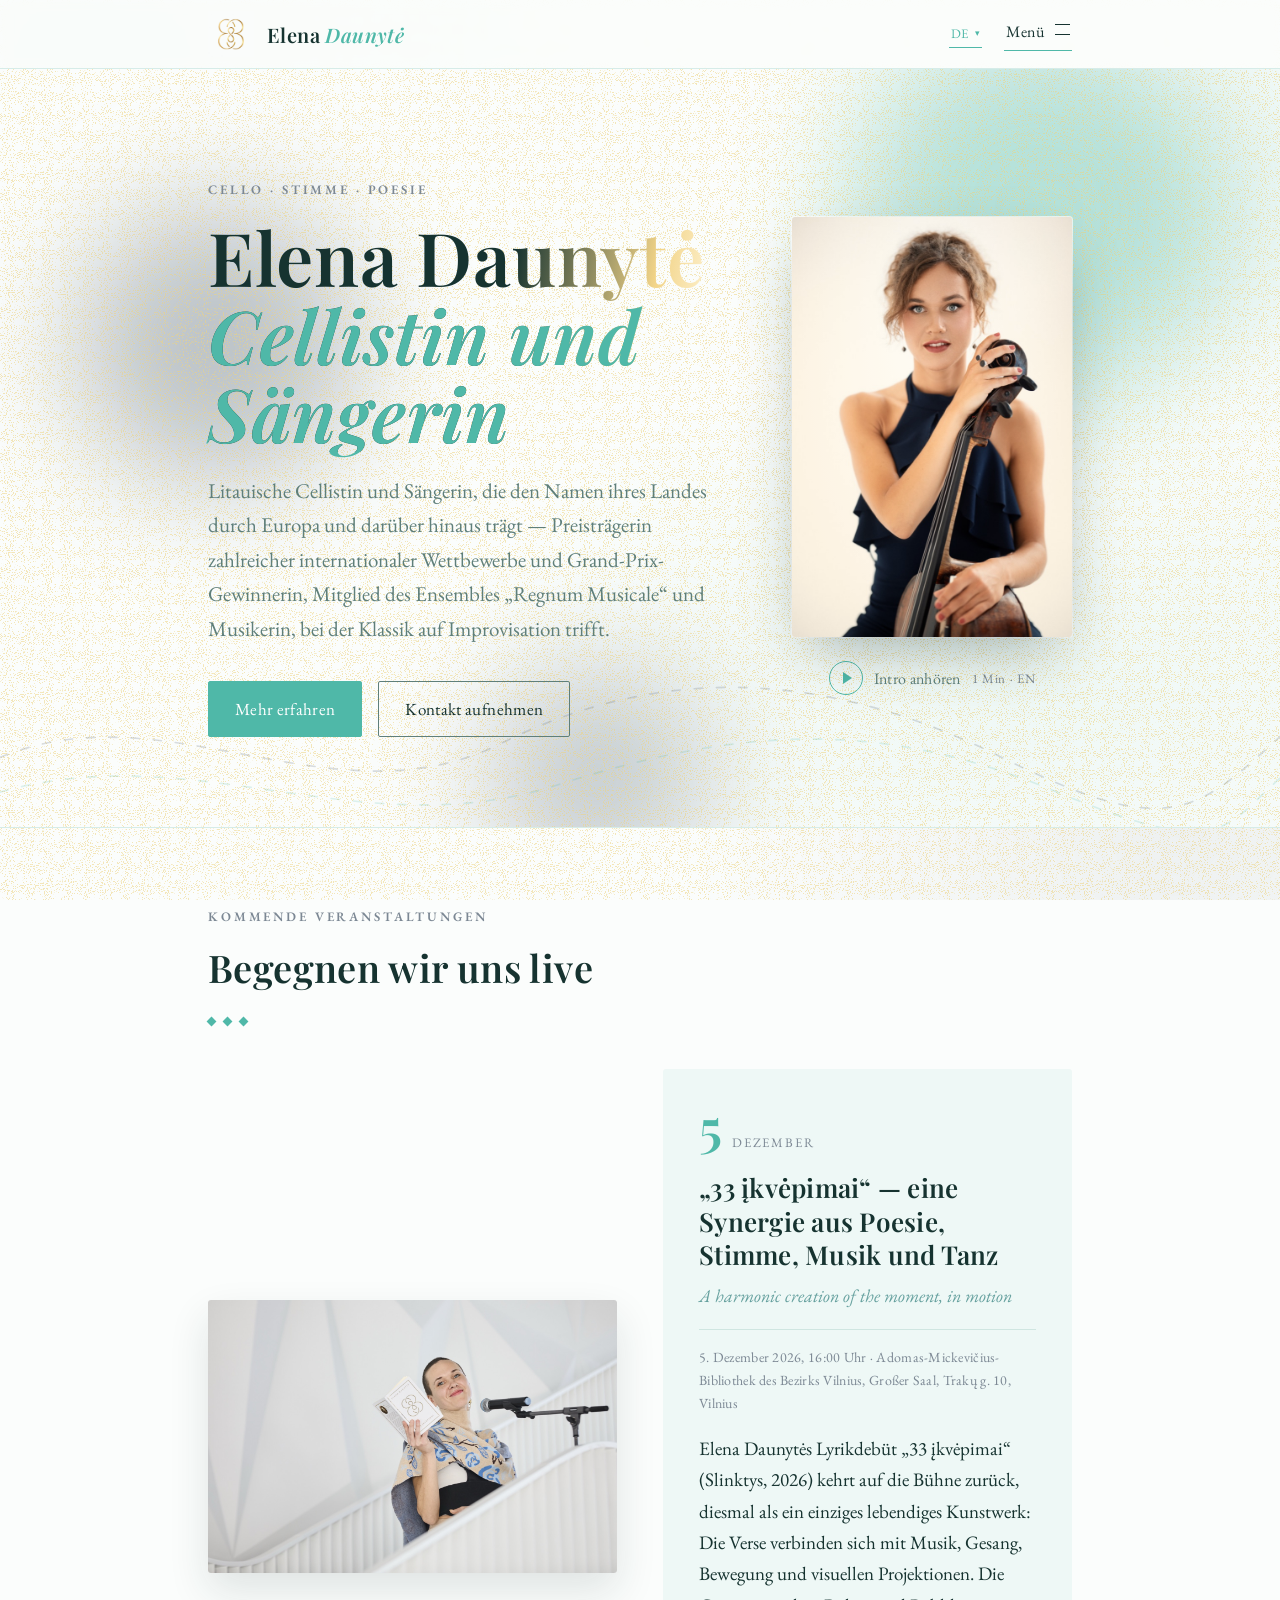
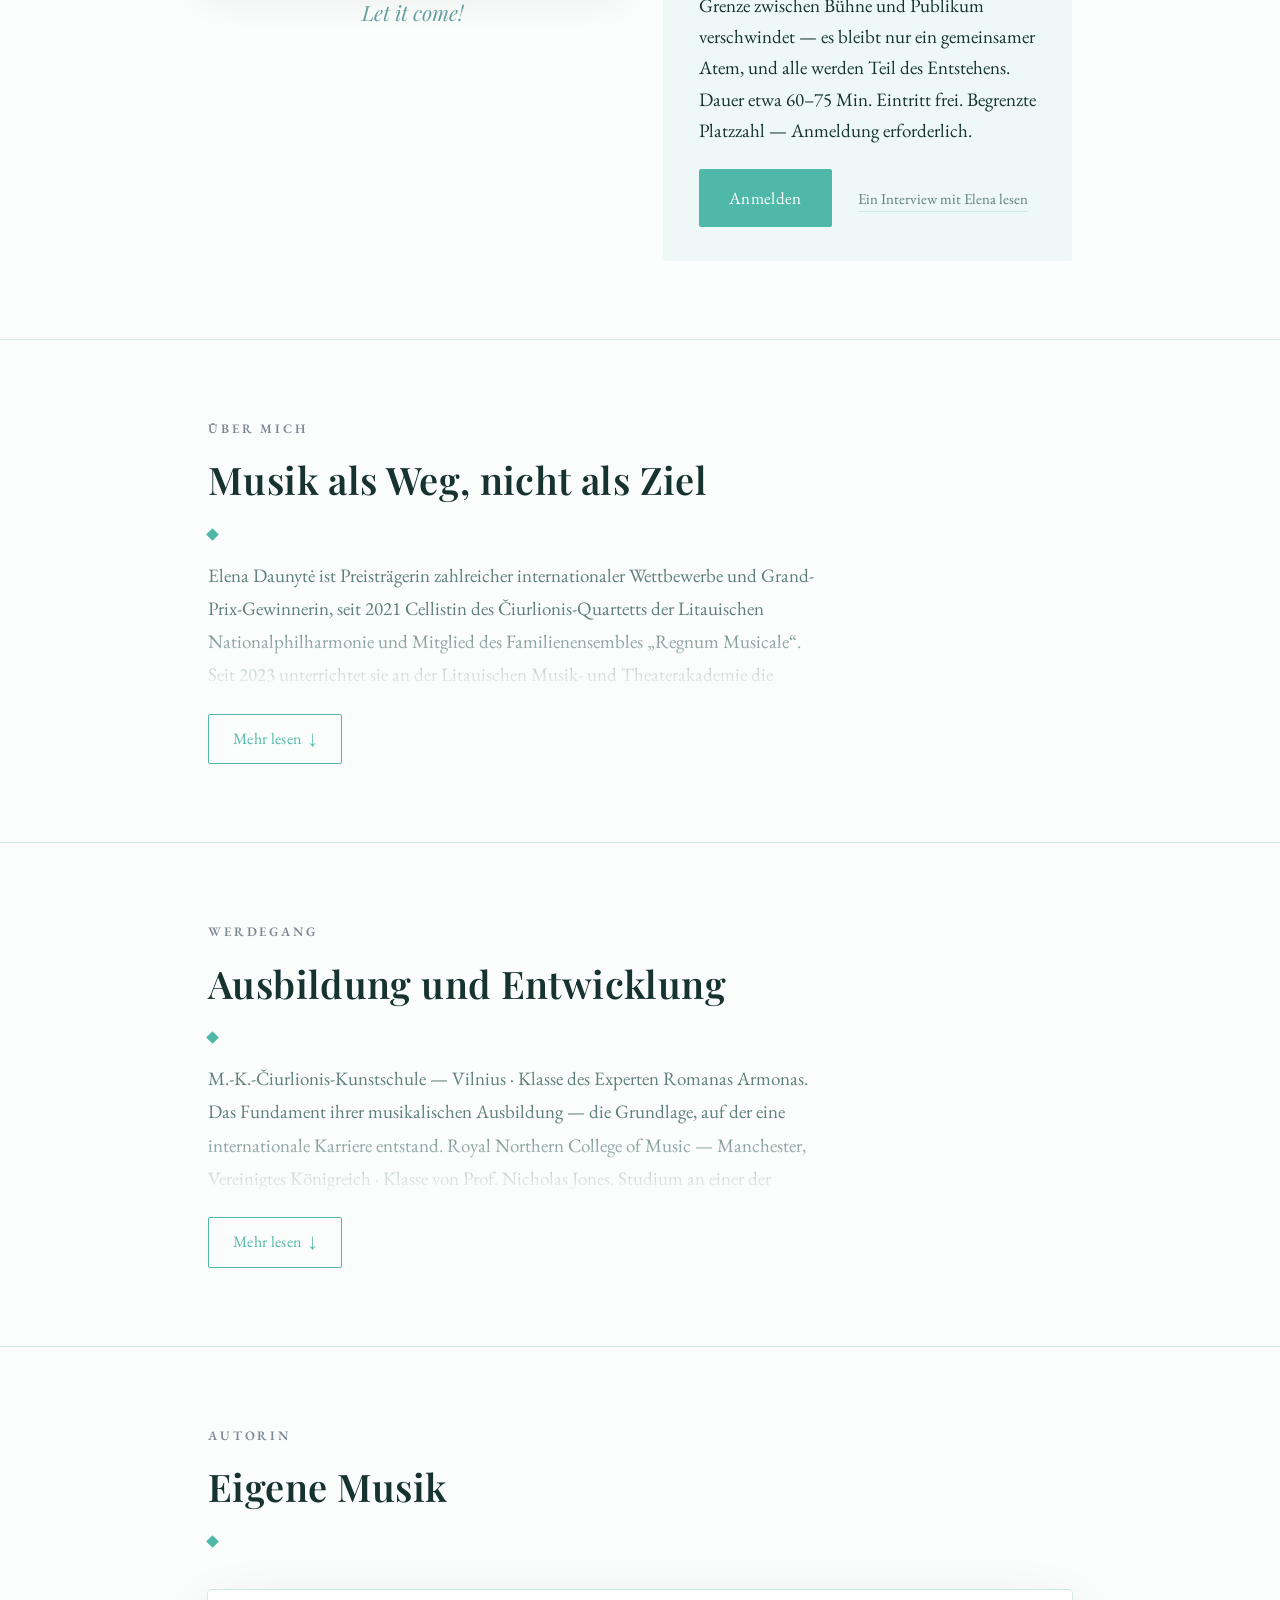
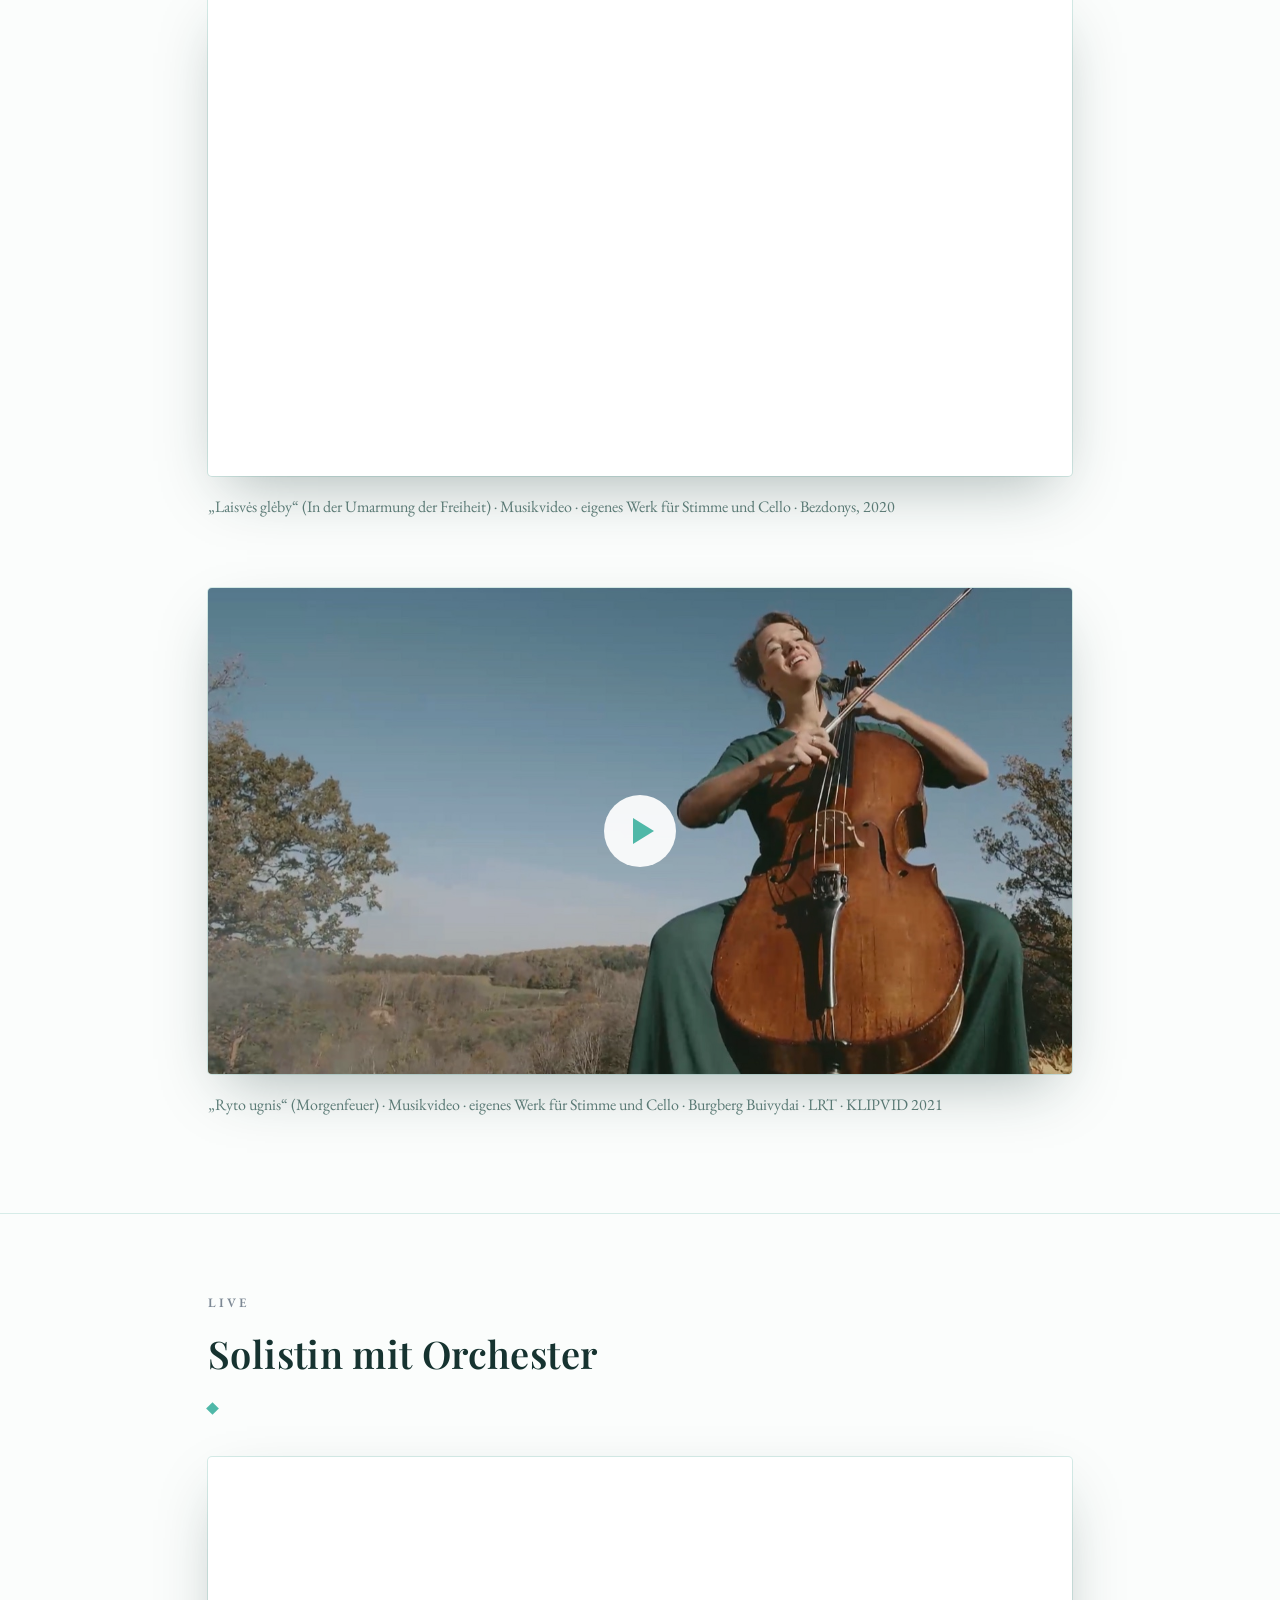
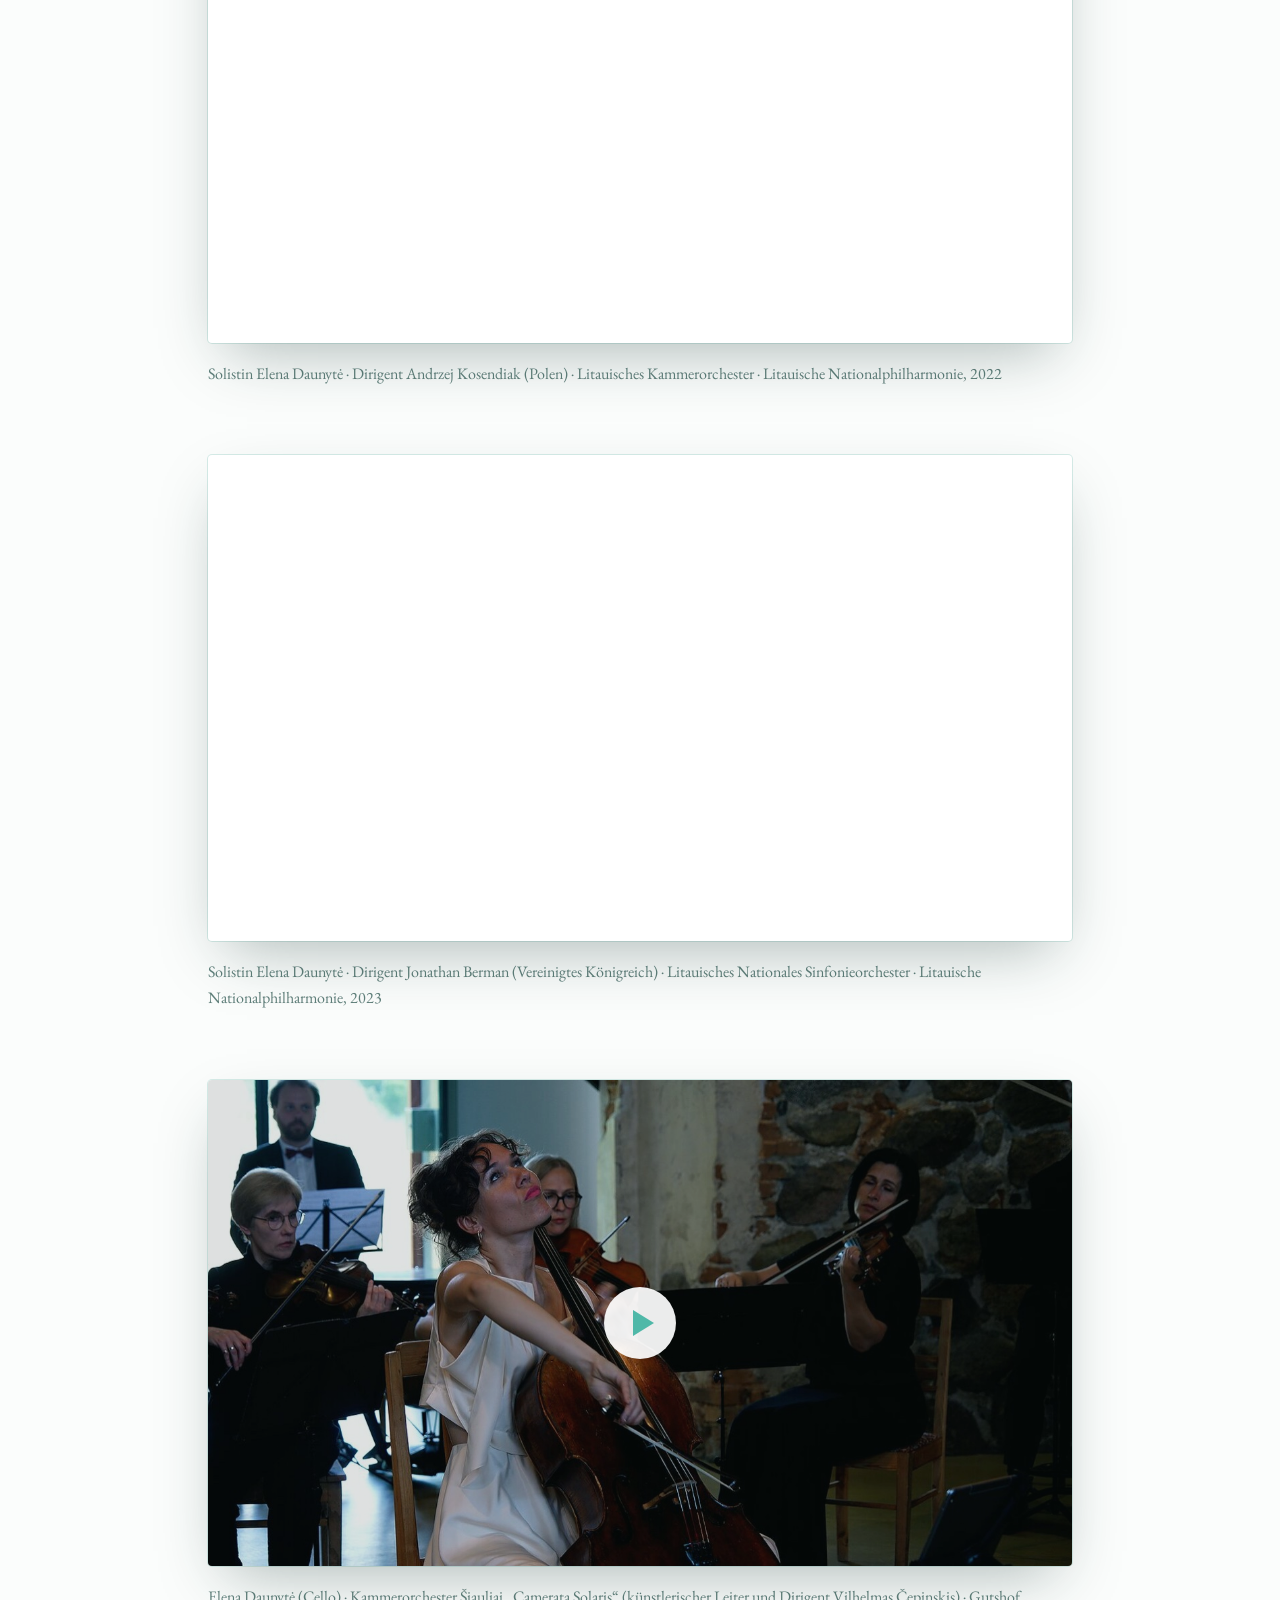
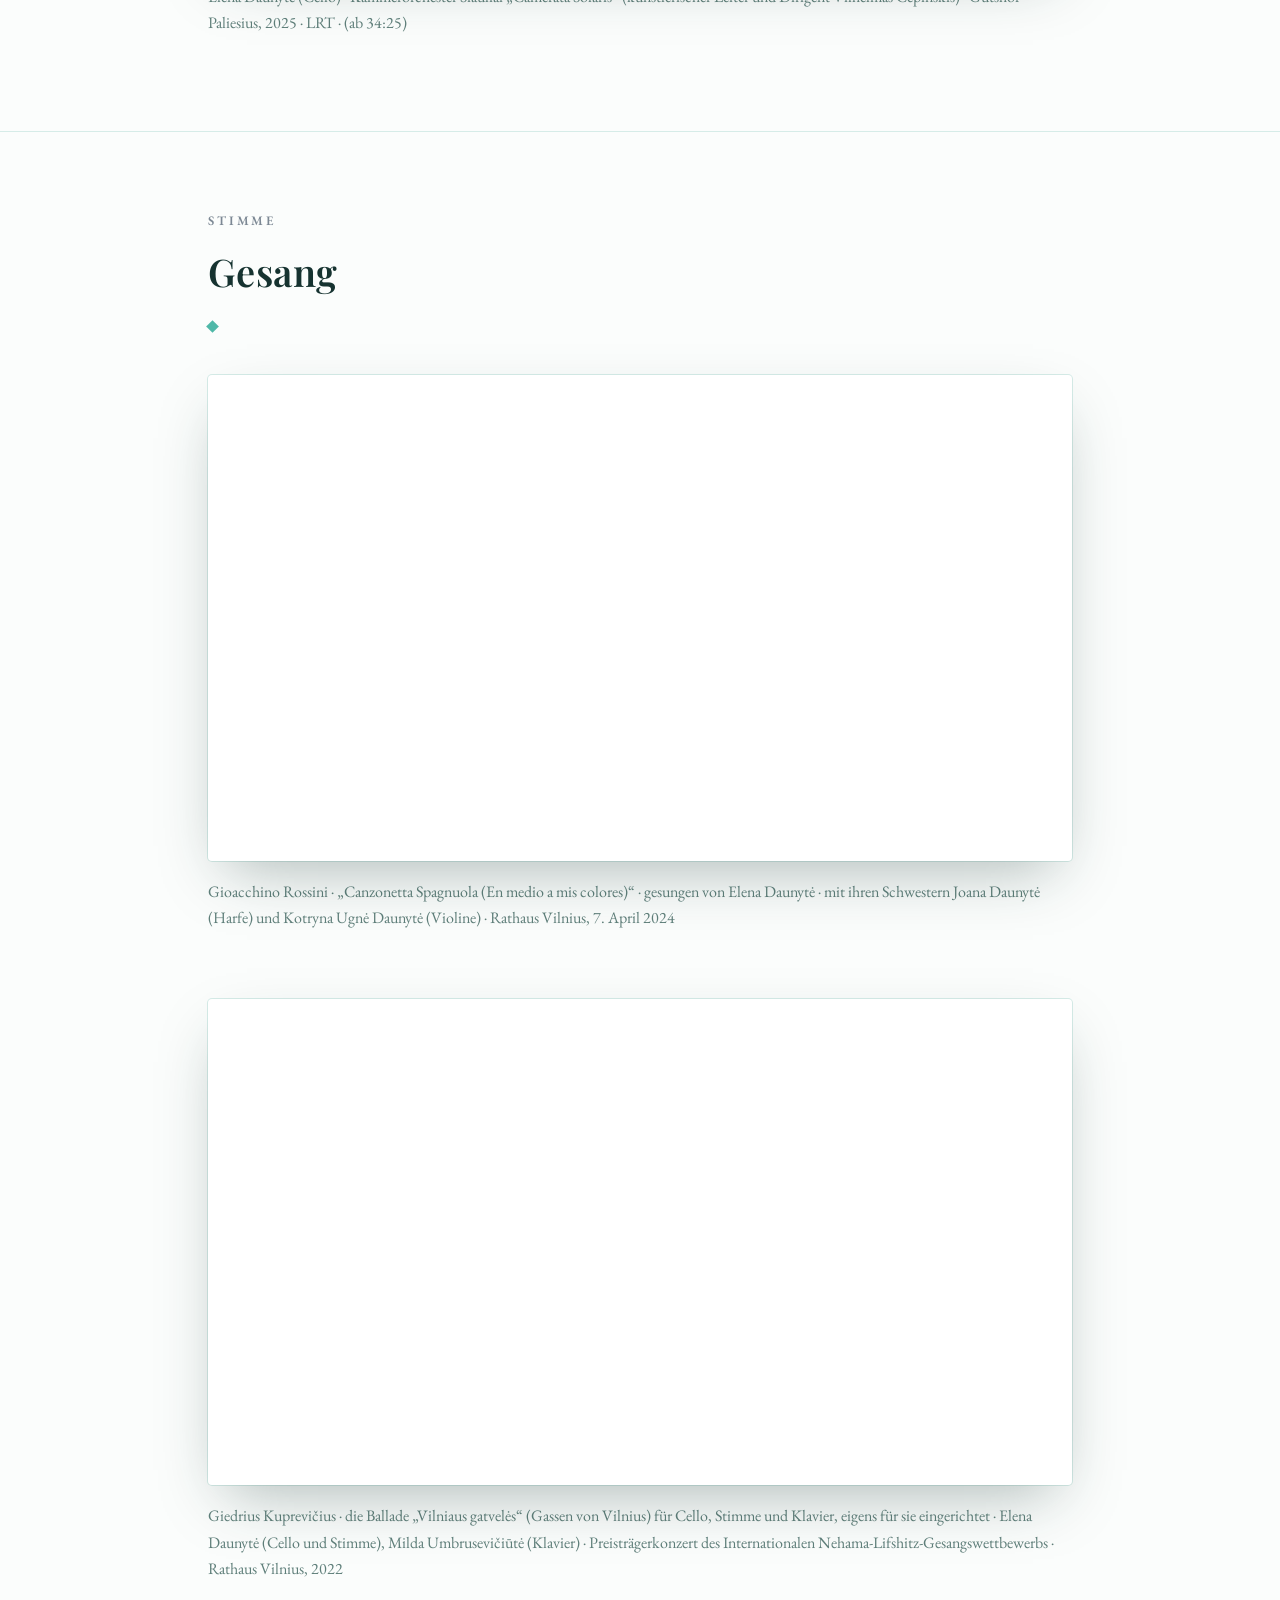
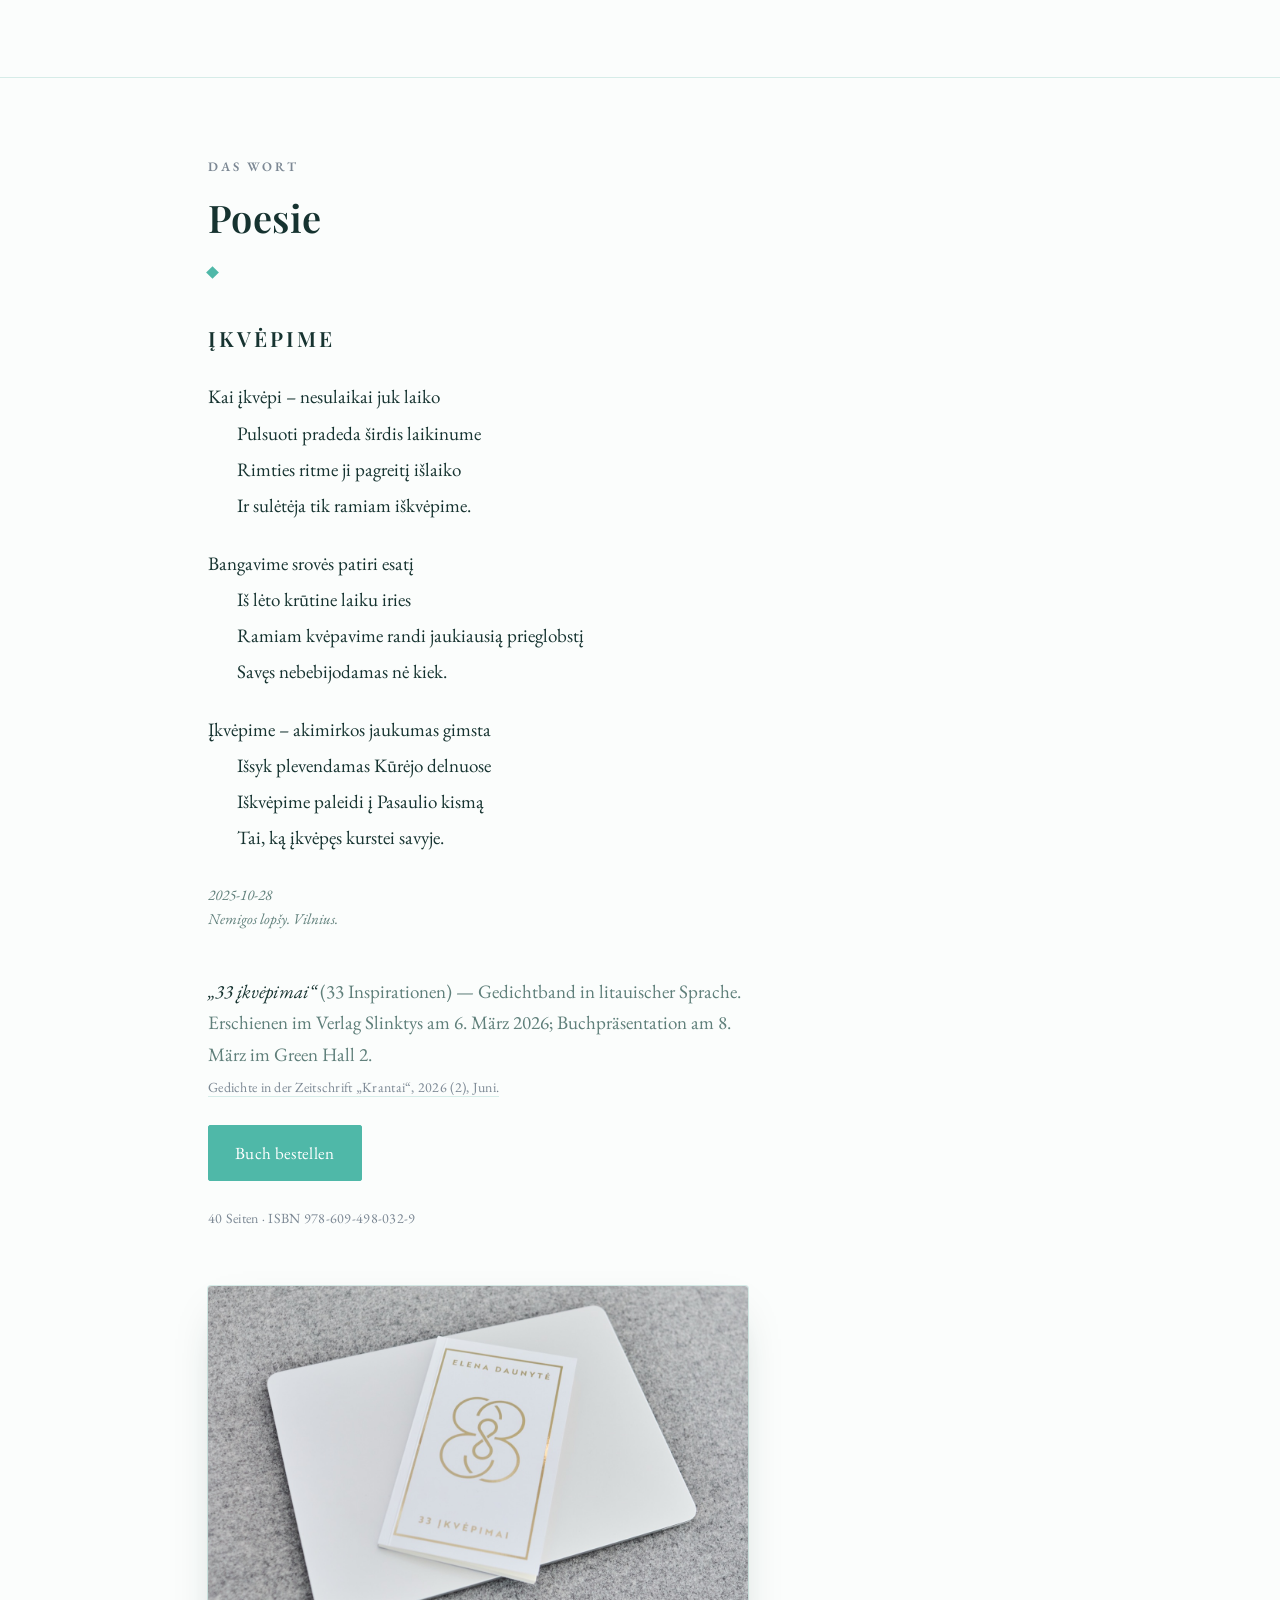
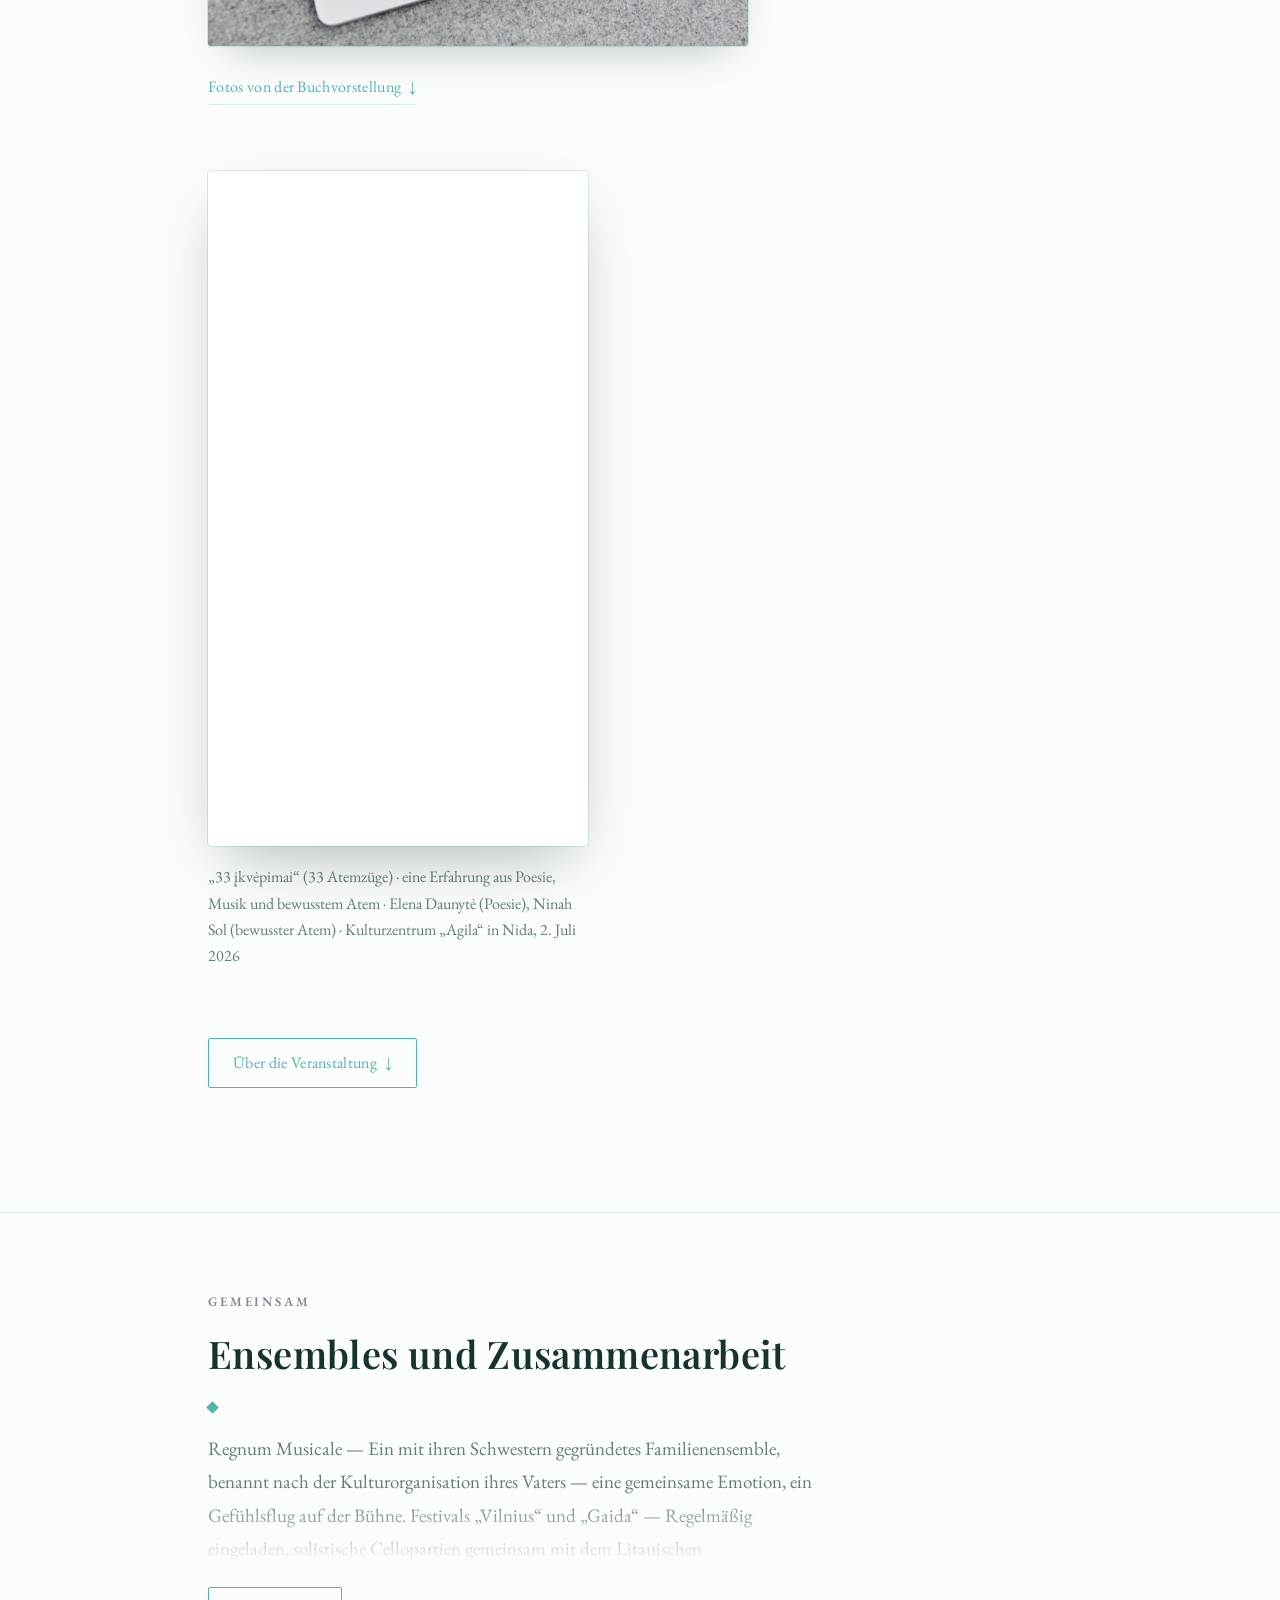
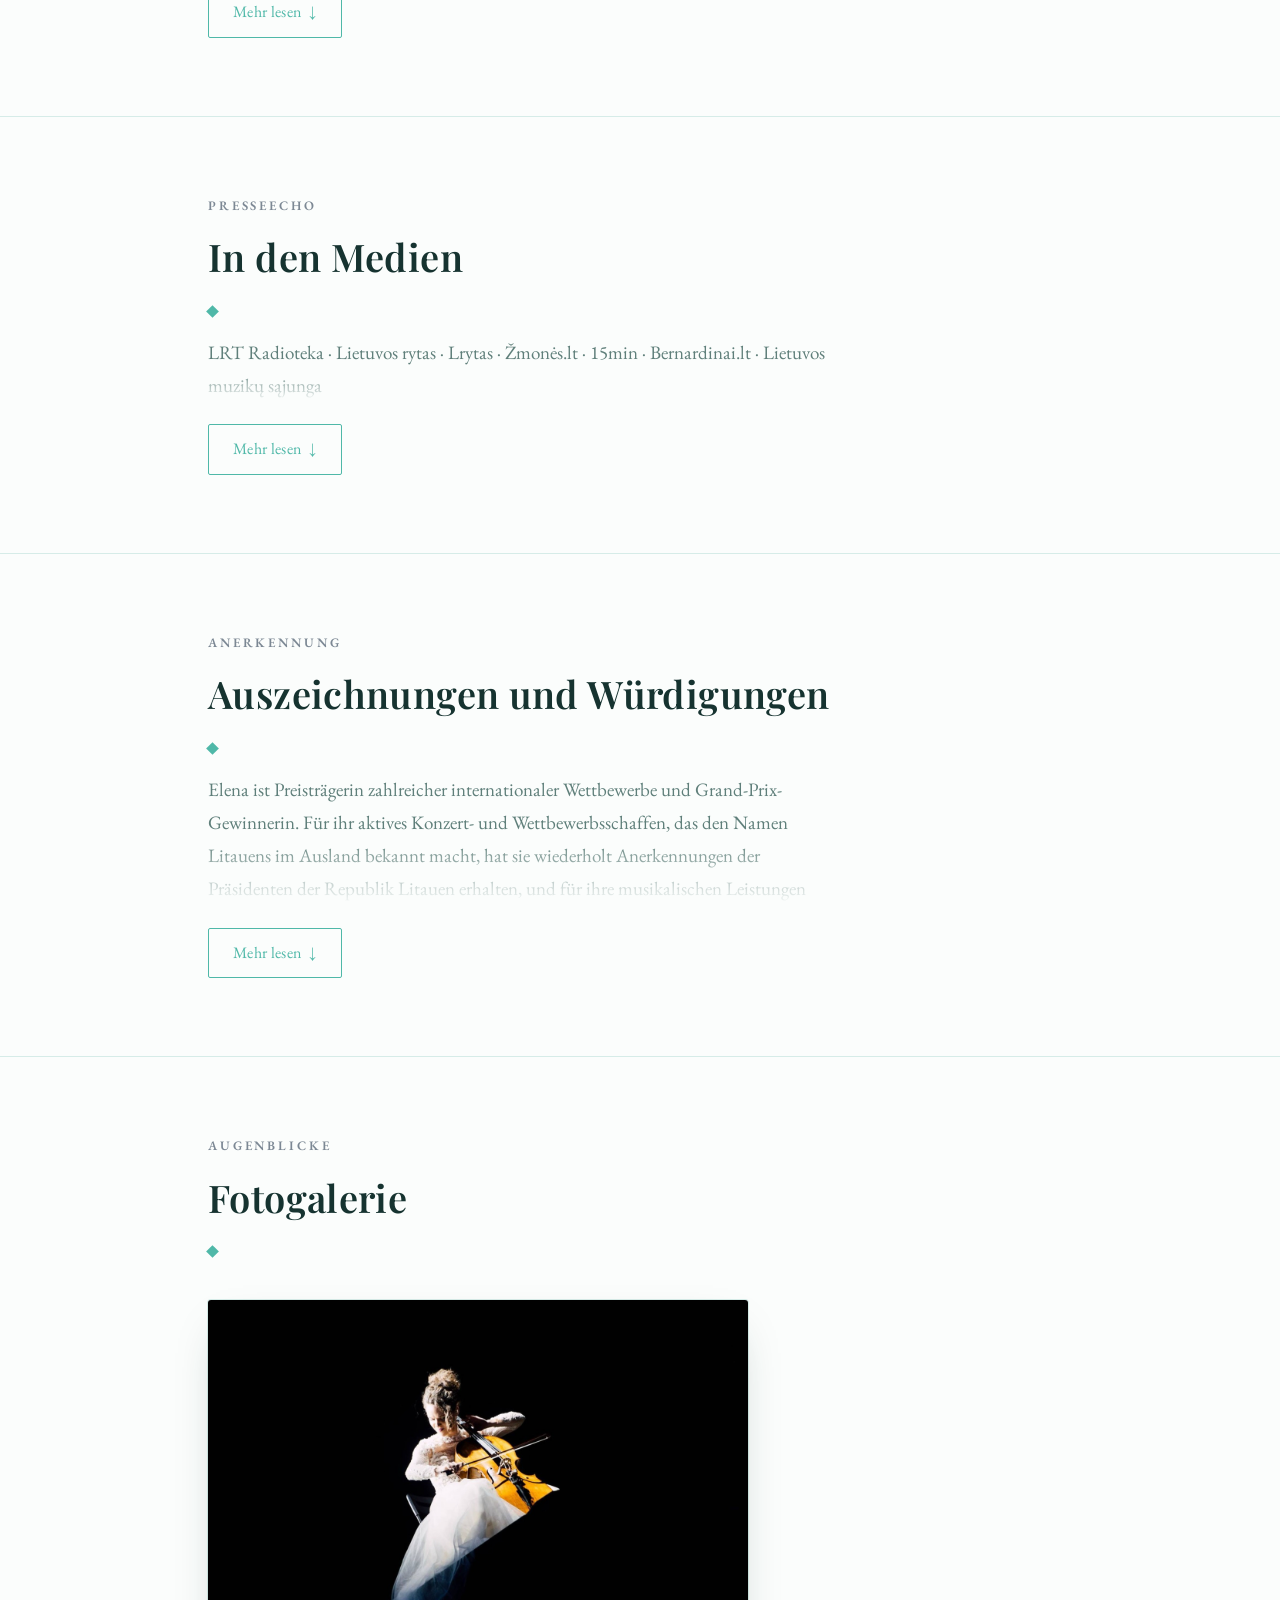
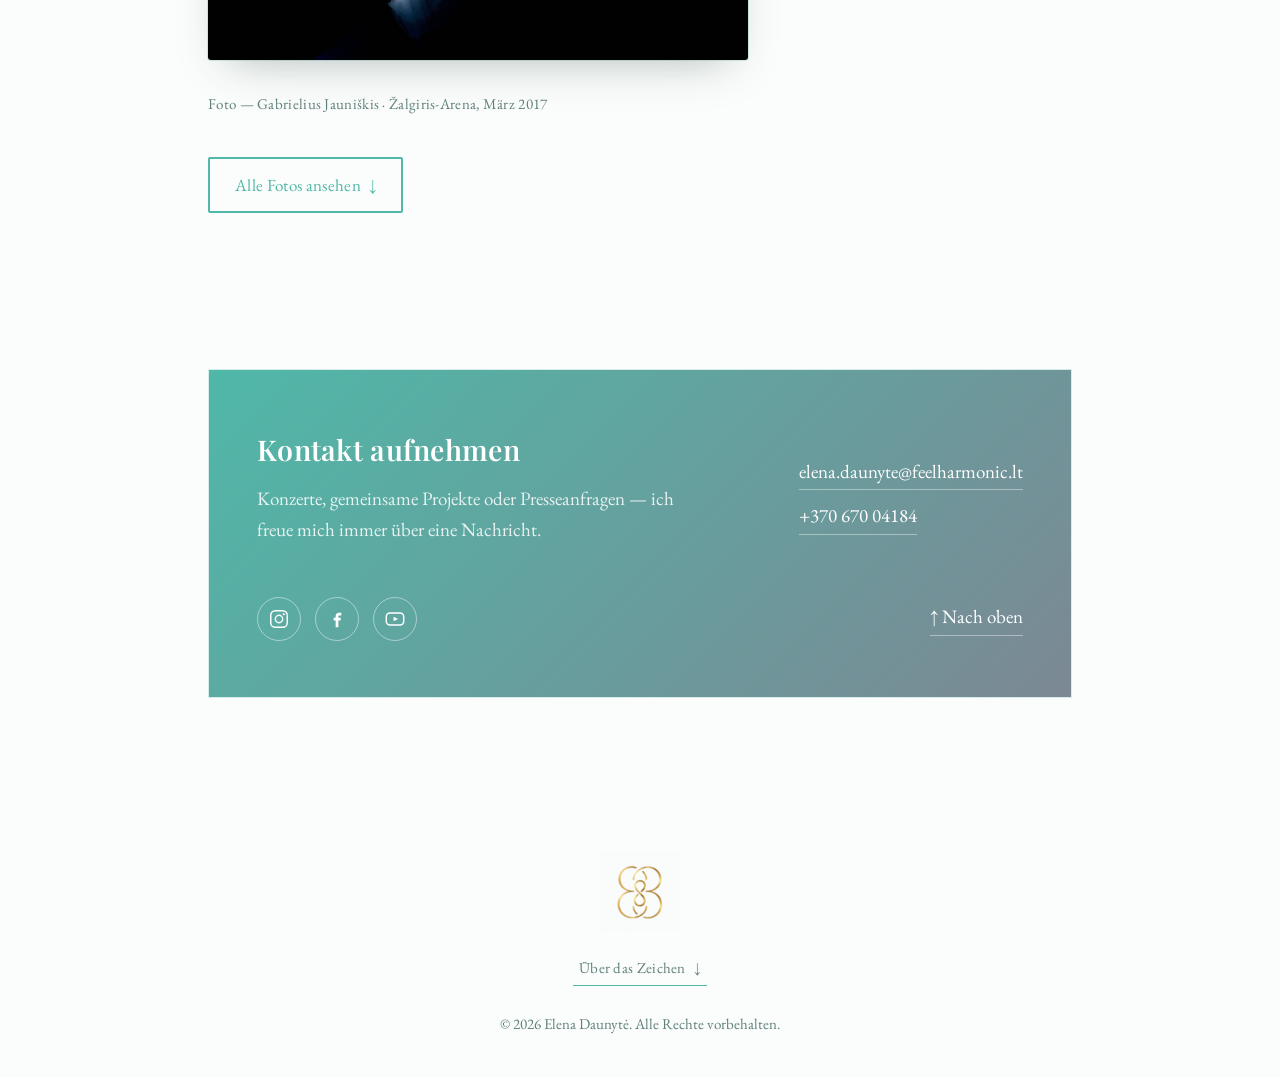
==== commit e495a9c2: "Three diamonds under the invitation's heading One lone diamond read as punctuation left over from th" ====
--- a/de/index.html
+++ b/de/index.html
@@ -114,7 +114,7 @@
 <link rel="preconnect" href="https://fonts.googleapis.com">
 <link rel="preconnect" href="https://fonts.gstatic.com" crossorigin>
 <link href="https://fonts.googleapis.com/css2?family=Playfair+Display:ital,wght@0,400;0,500;0,600;1,400&family=EB+Garamond:ital,wght@0,400;0,500;1,400&display=swap" rel="stylesheet">
-<link rel="stylesheet" href="../style.css?v=119">
+<link rel="stylesheet" href="../style.css?v=120">
 </head>
 <body>
 
--- a/style.css
+++ b/style.css
@@ -729,6 +729,16 @@
 /* ---------- Artėjantys renginiai ----------
    Jokios baltos dėžės: nuotrauka kairėje, kvietimas dešinėje, kaip ir visur
    kitur šiame puslapyje. Data — ne kvadratas, o pati tipografija. */
+/* Tik šioje sekcijoje vietoj vieno rombo — trys, kaip maža vinjetė.
+   Elementas pasuktas 45°, tad šešėlių poslinkiai skaičiuoti pasuktoje
+   ašyje: 16 px į šoną ekrane = 11,31 px kiekviena vietine kryptimi. */
+#events .section-head::after{
+  width:7px; height:7px;
+  box-shadow:
+    11.31px -11.31px 0 var(--accent),
+    22.63px -22.63px 0 var(--accent);
+}
+
 /* Spalva tenka tik kvietimo tekstui — sekcija lieka ant to paties
    kreminio fono kaip visos kitos. */
 #events .event{
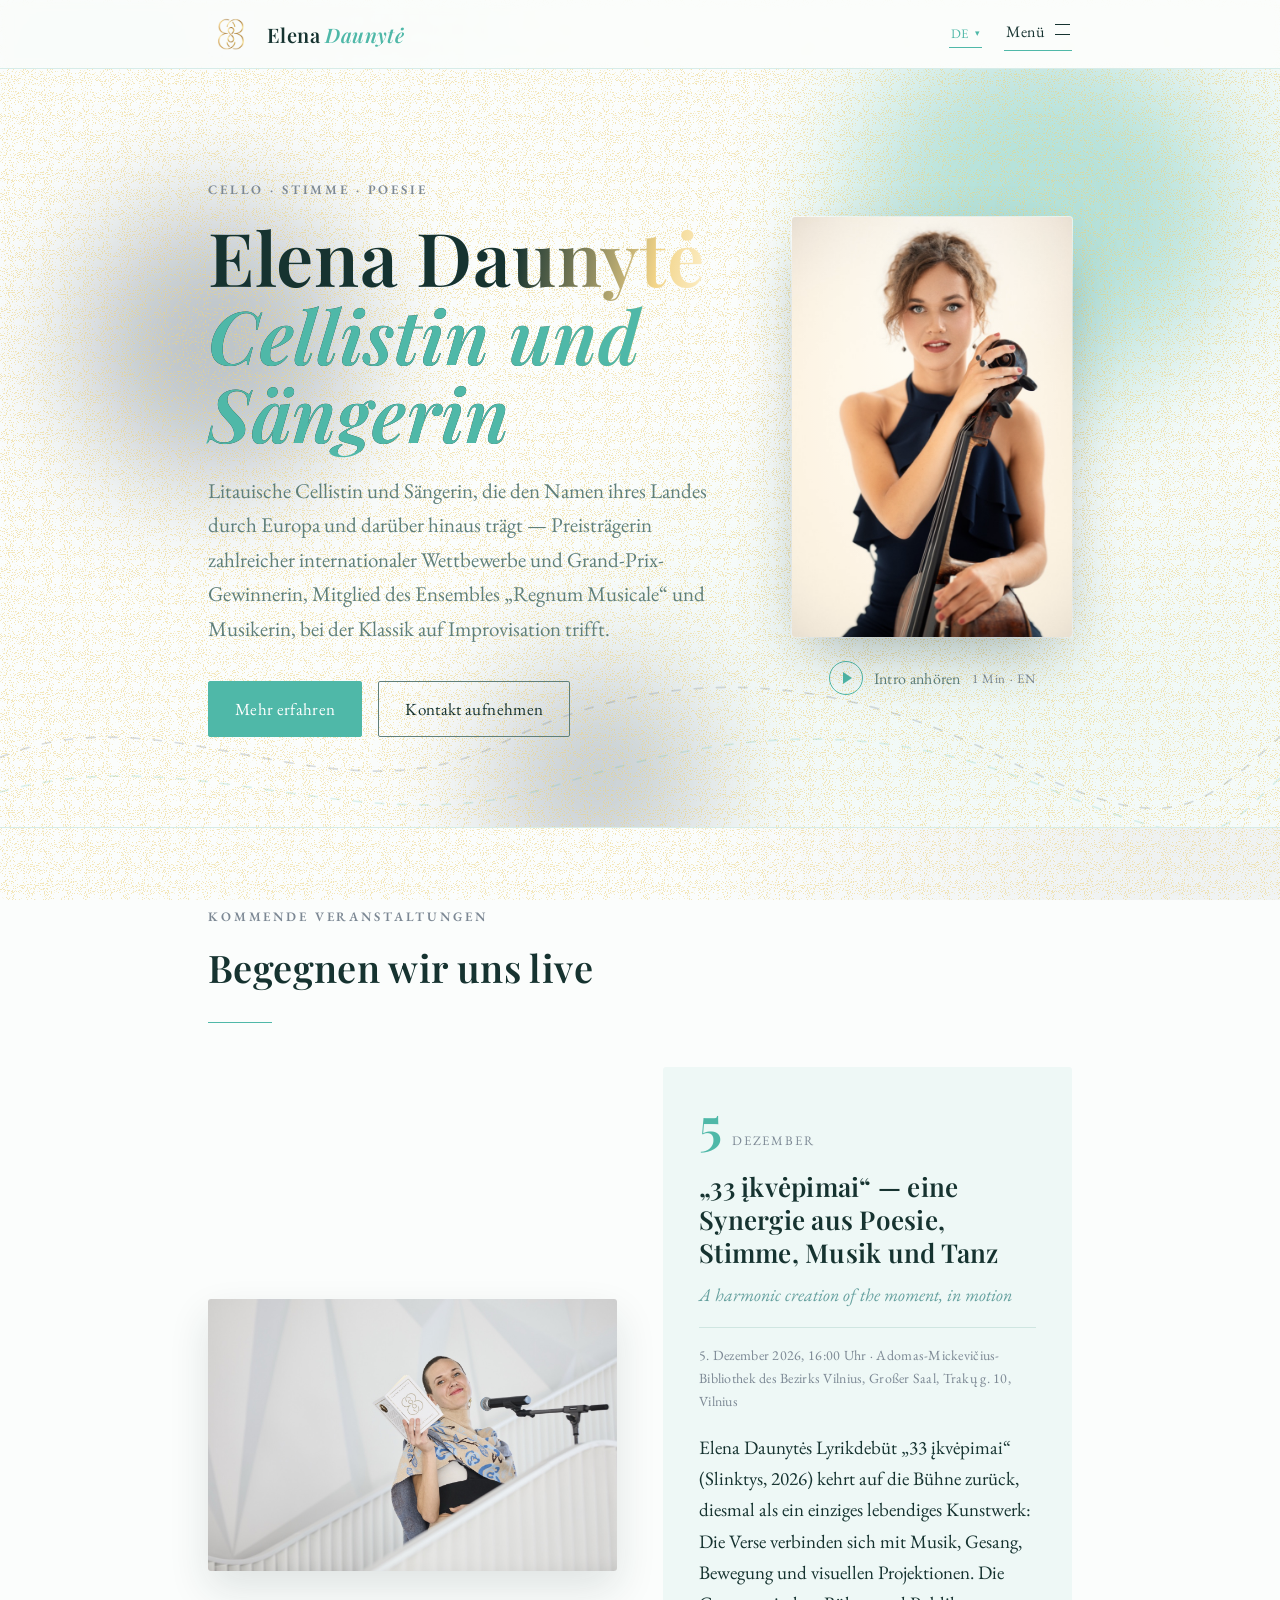
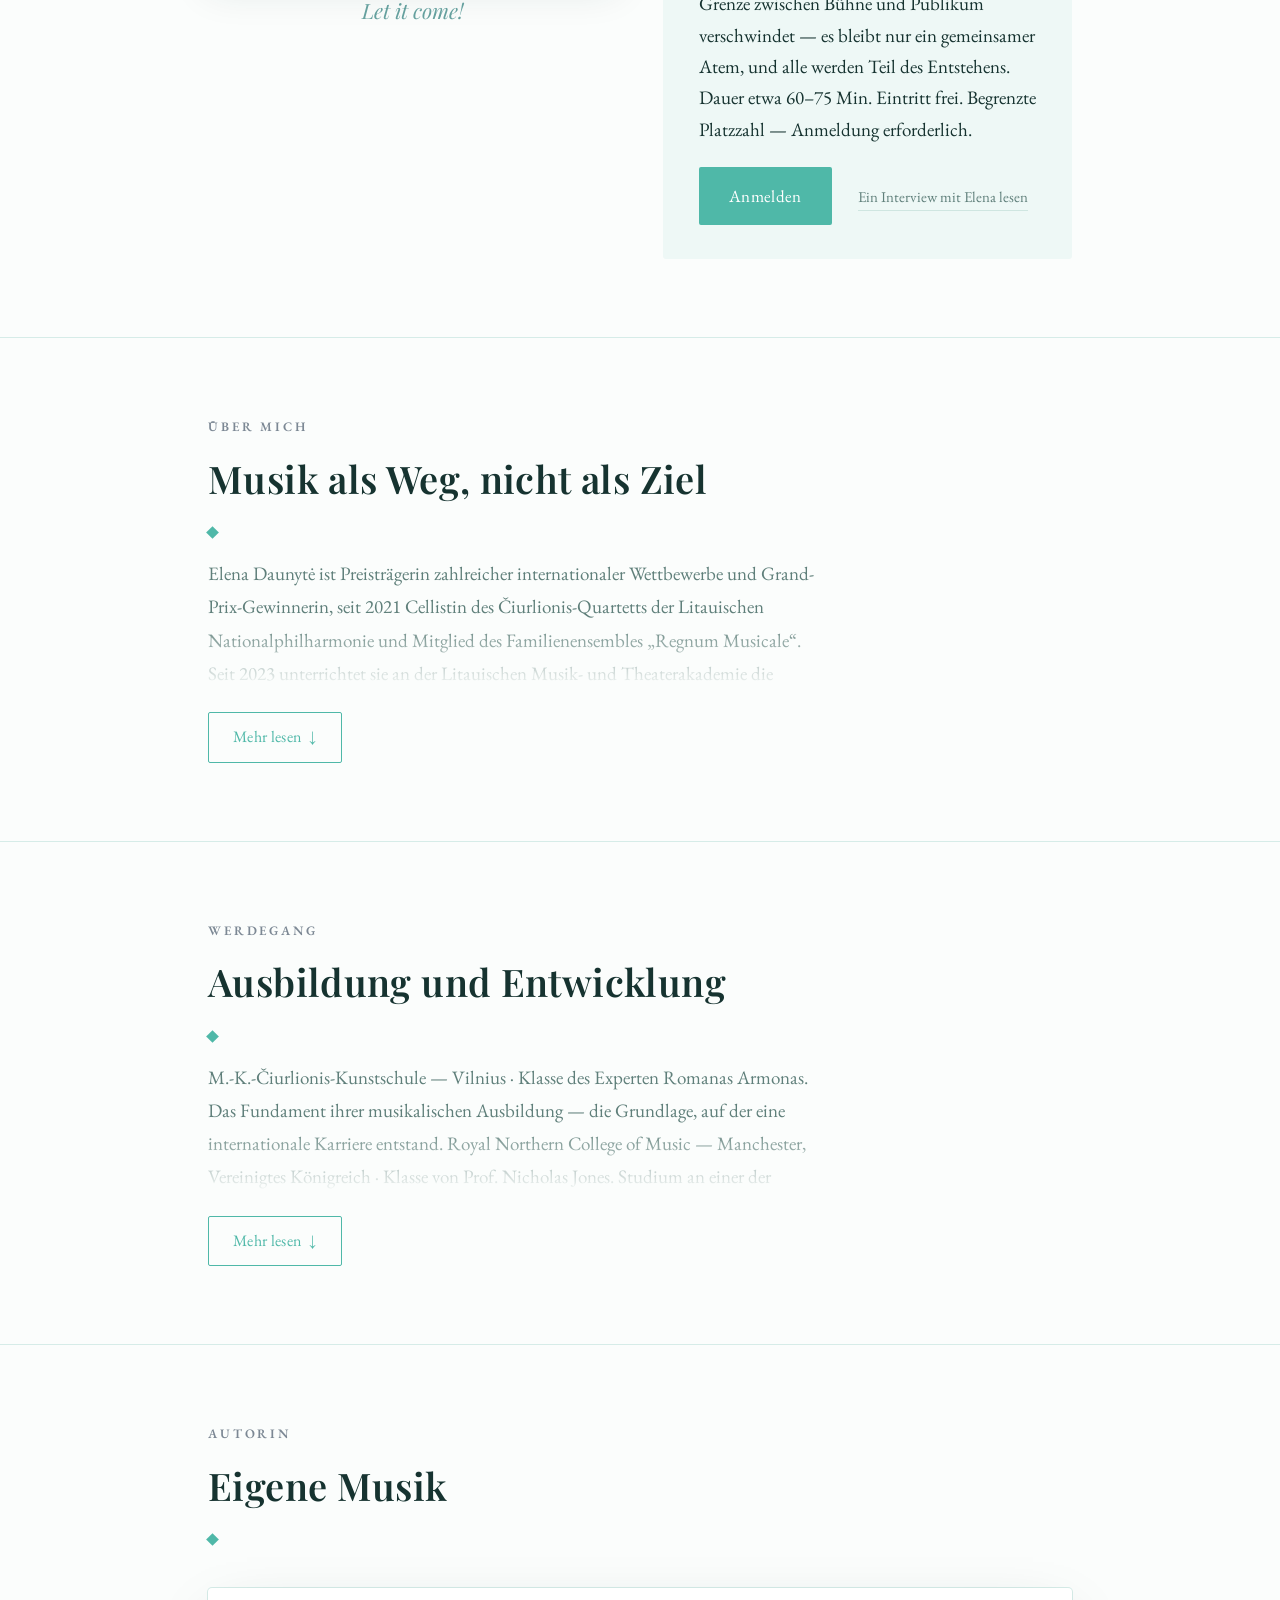
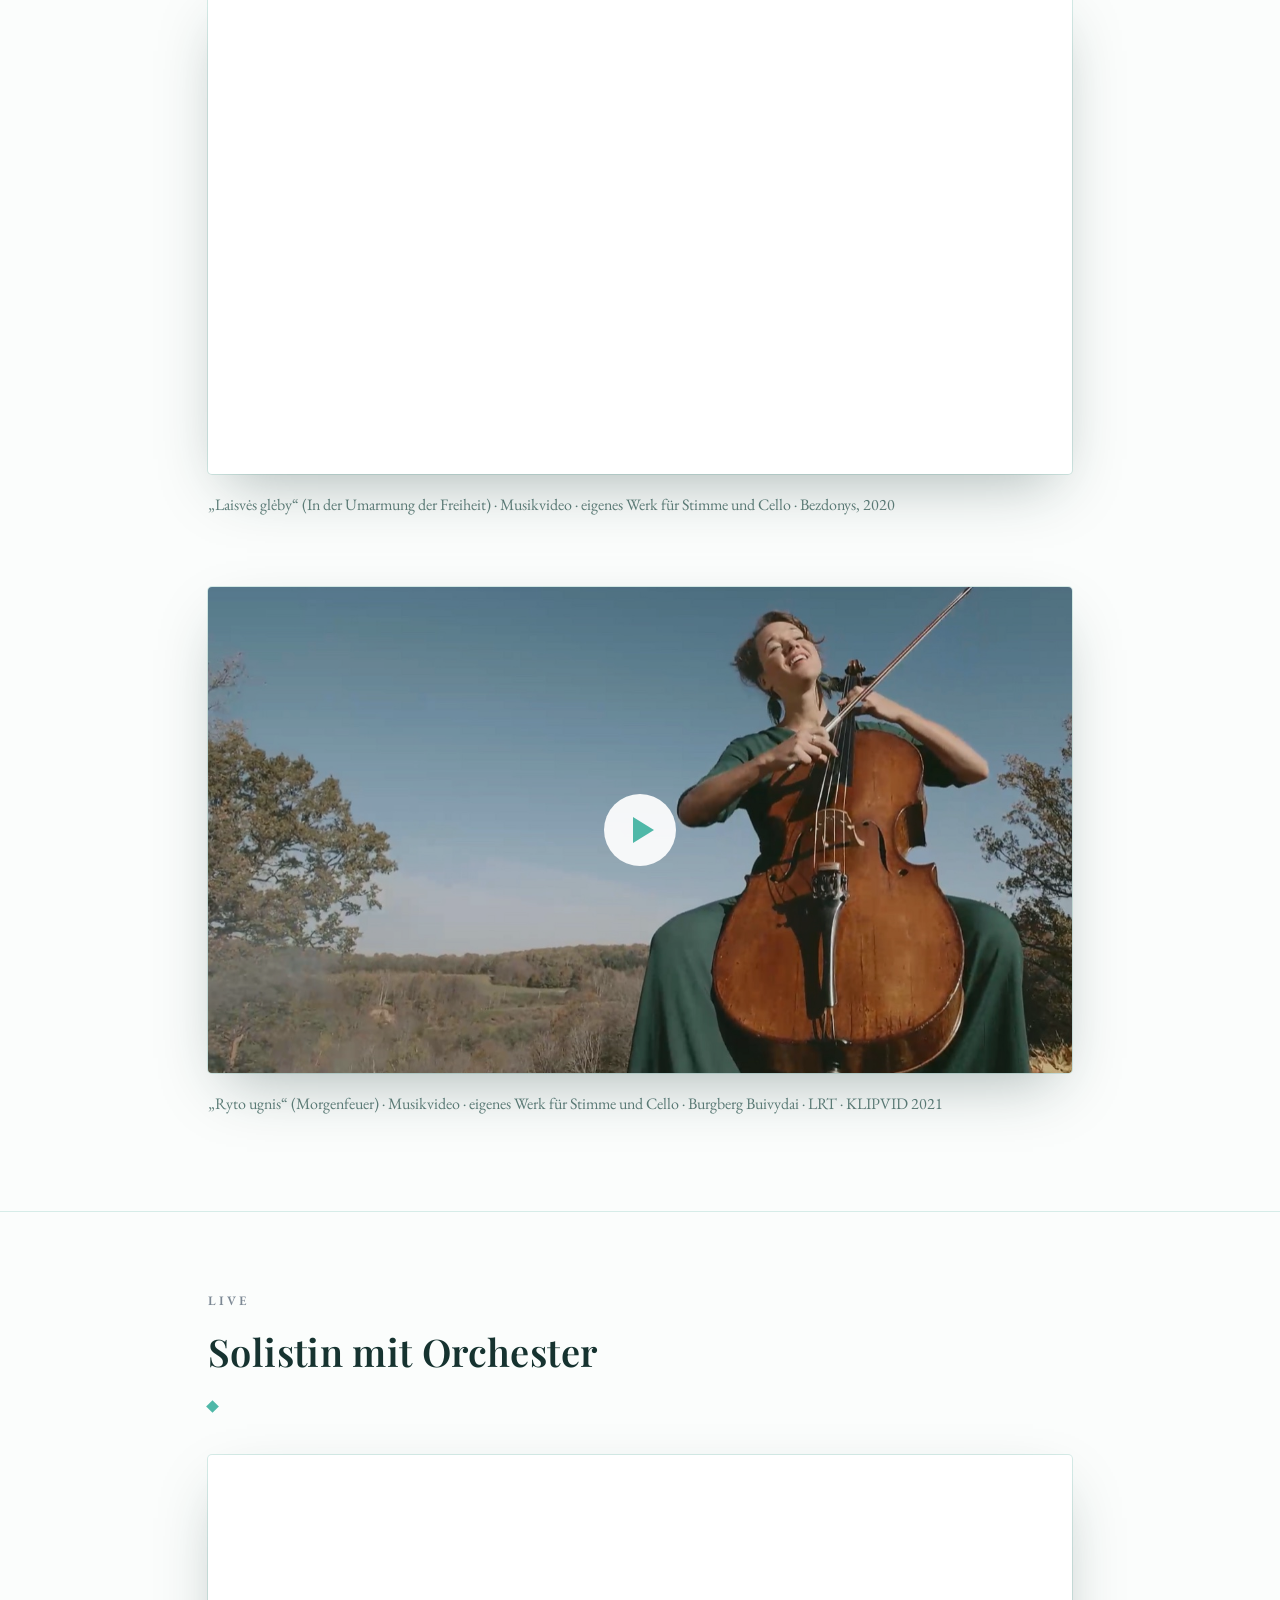
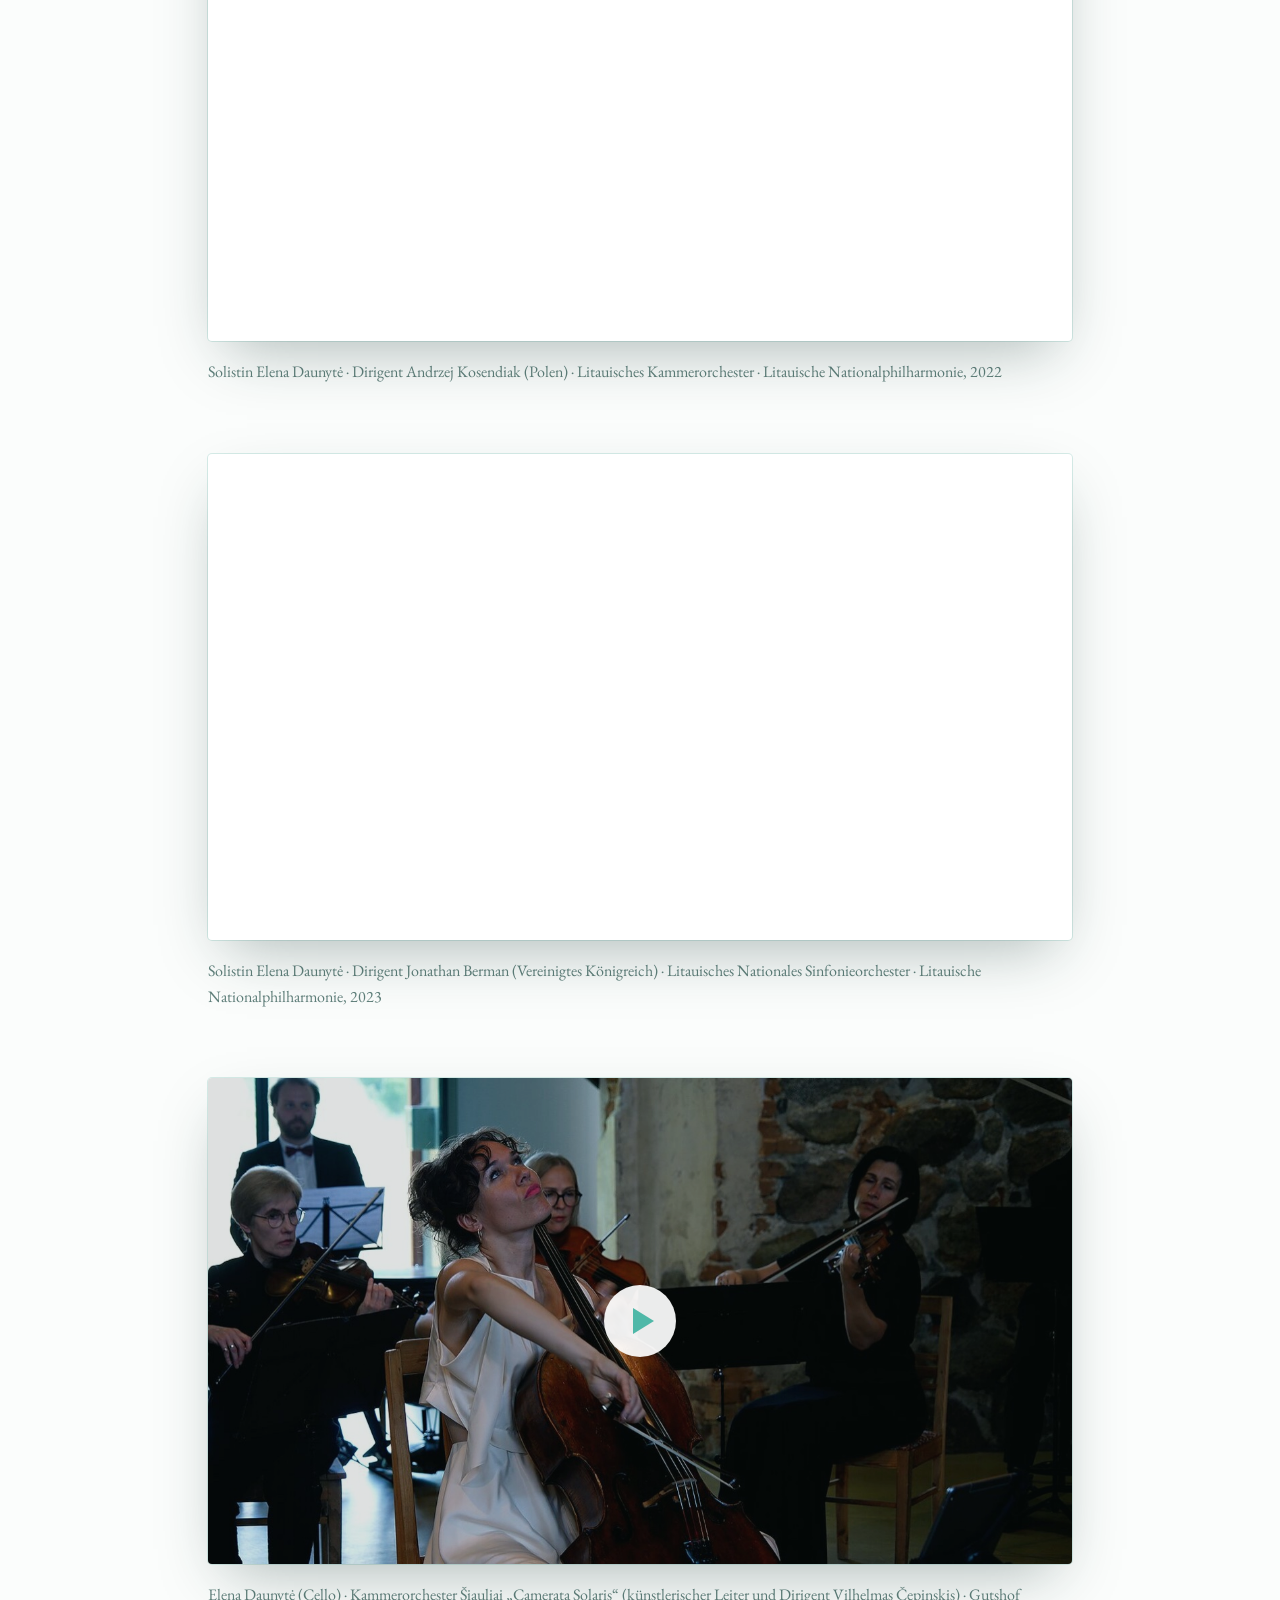
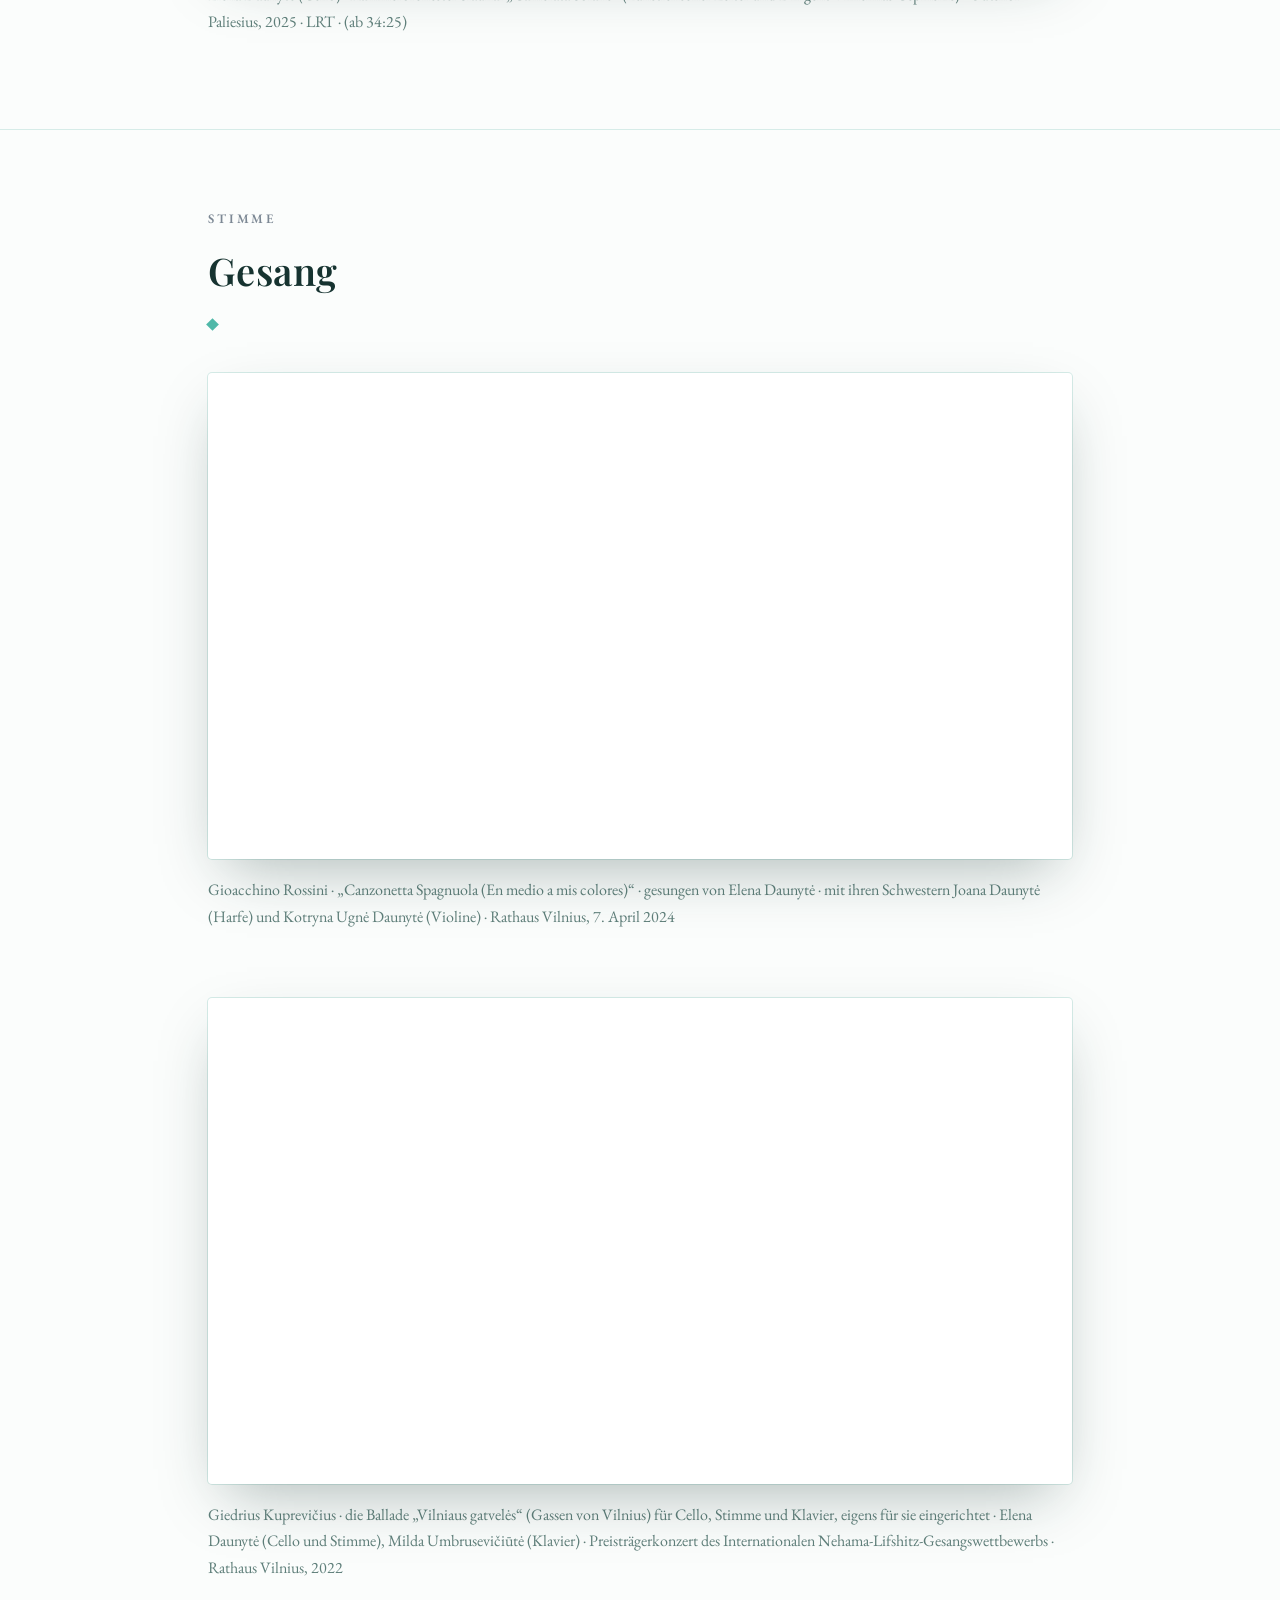
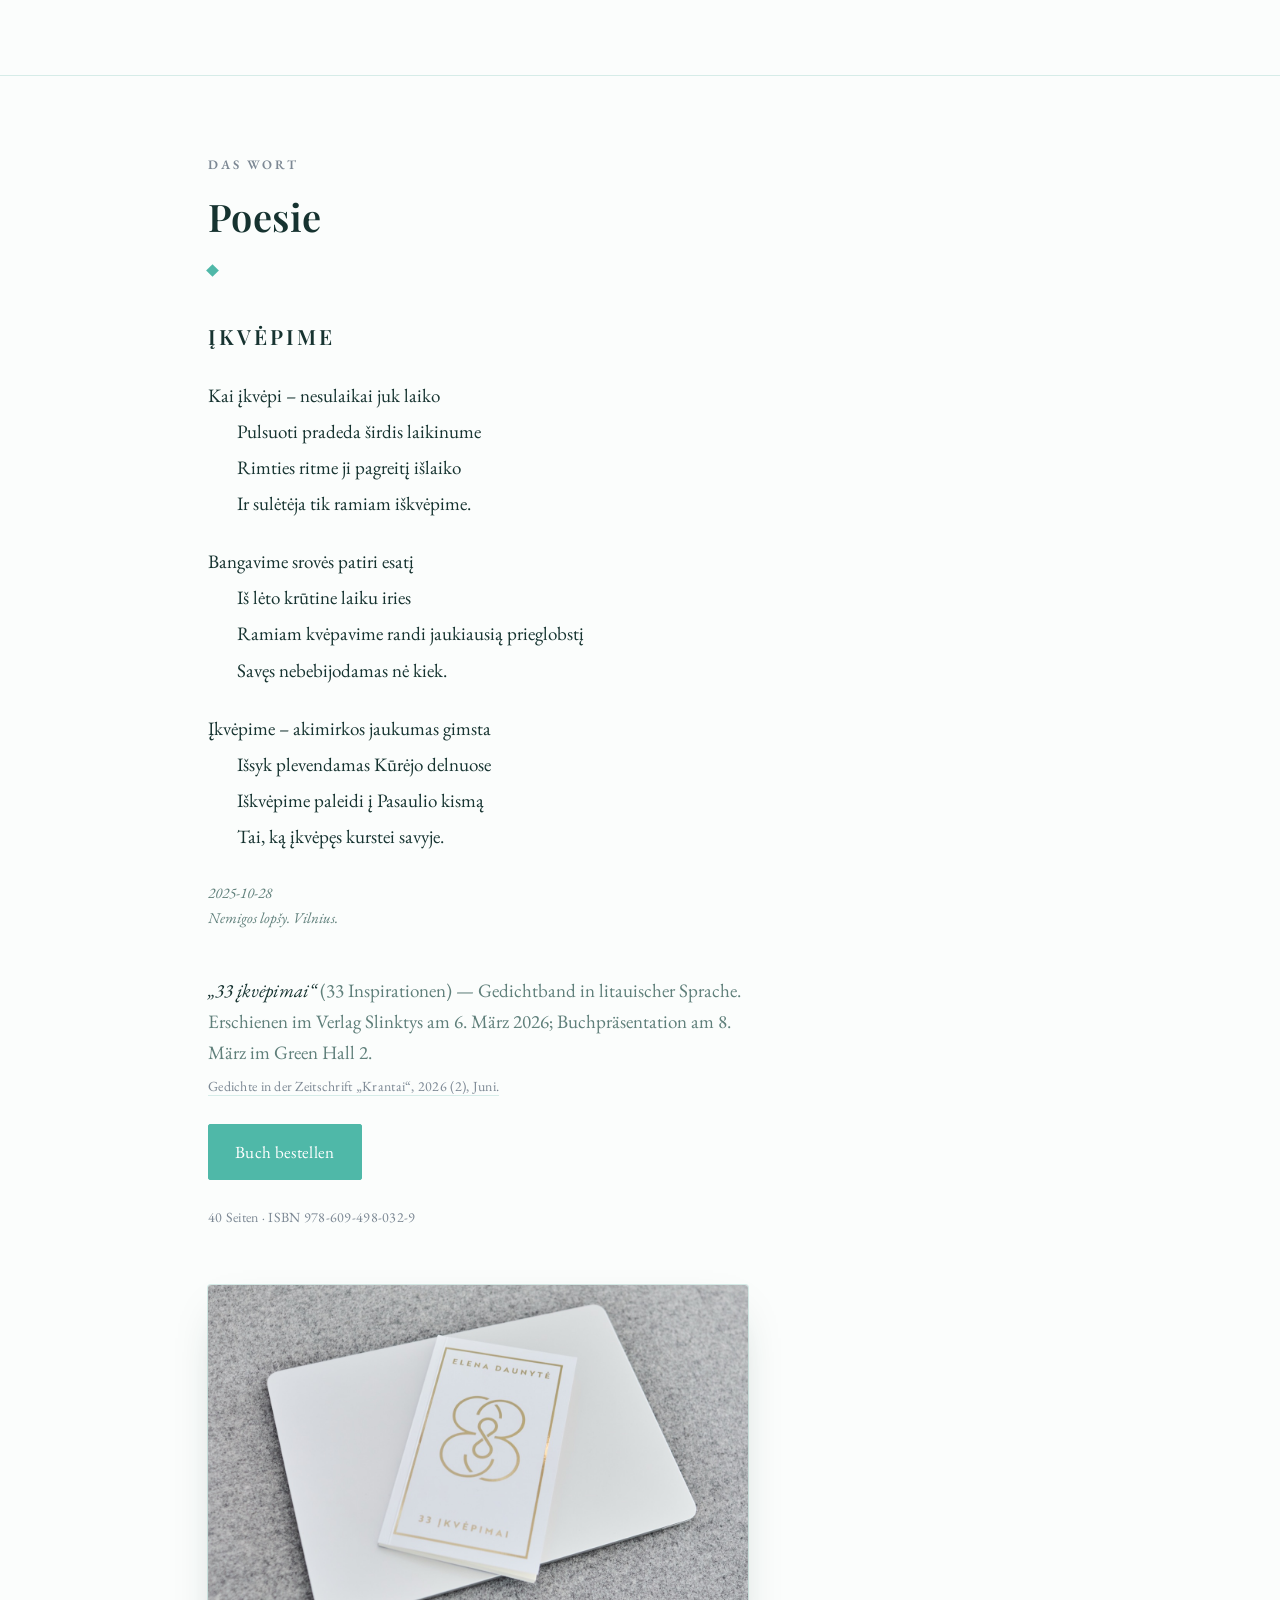
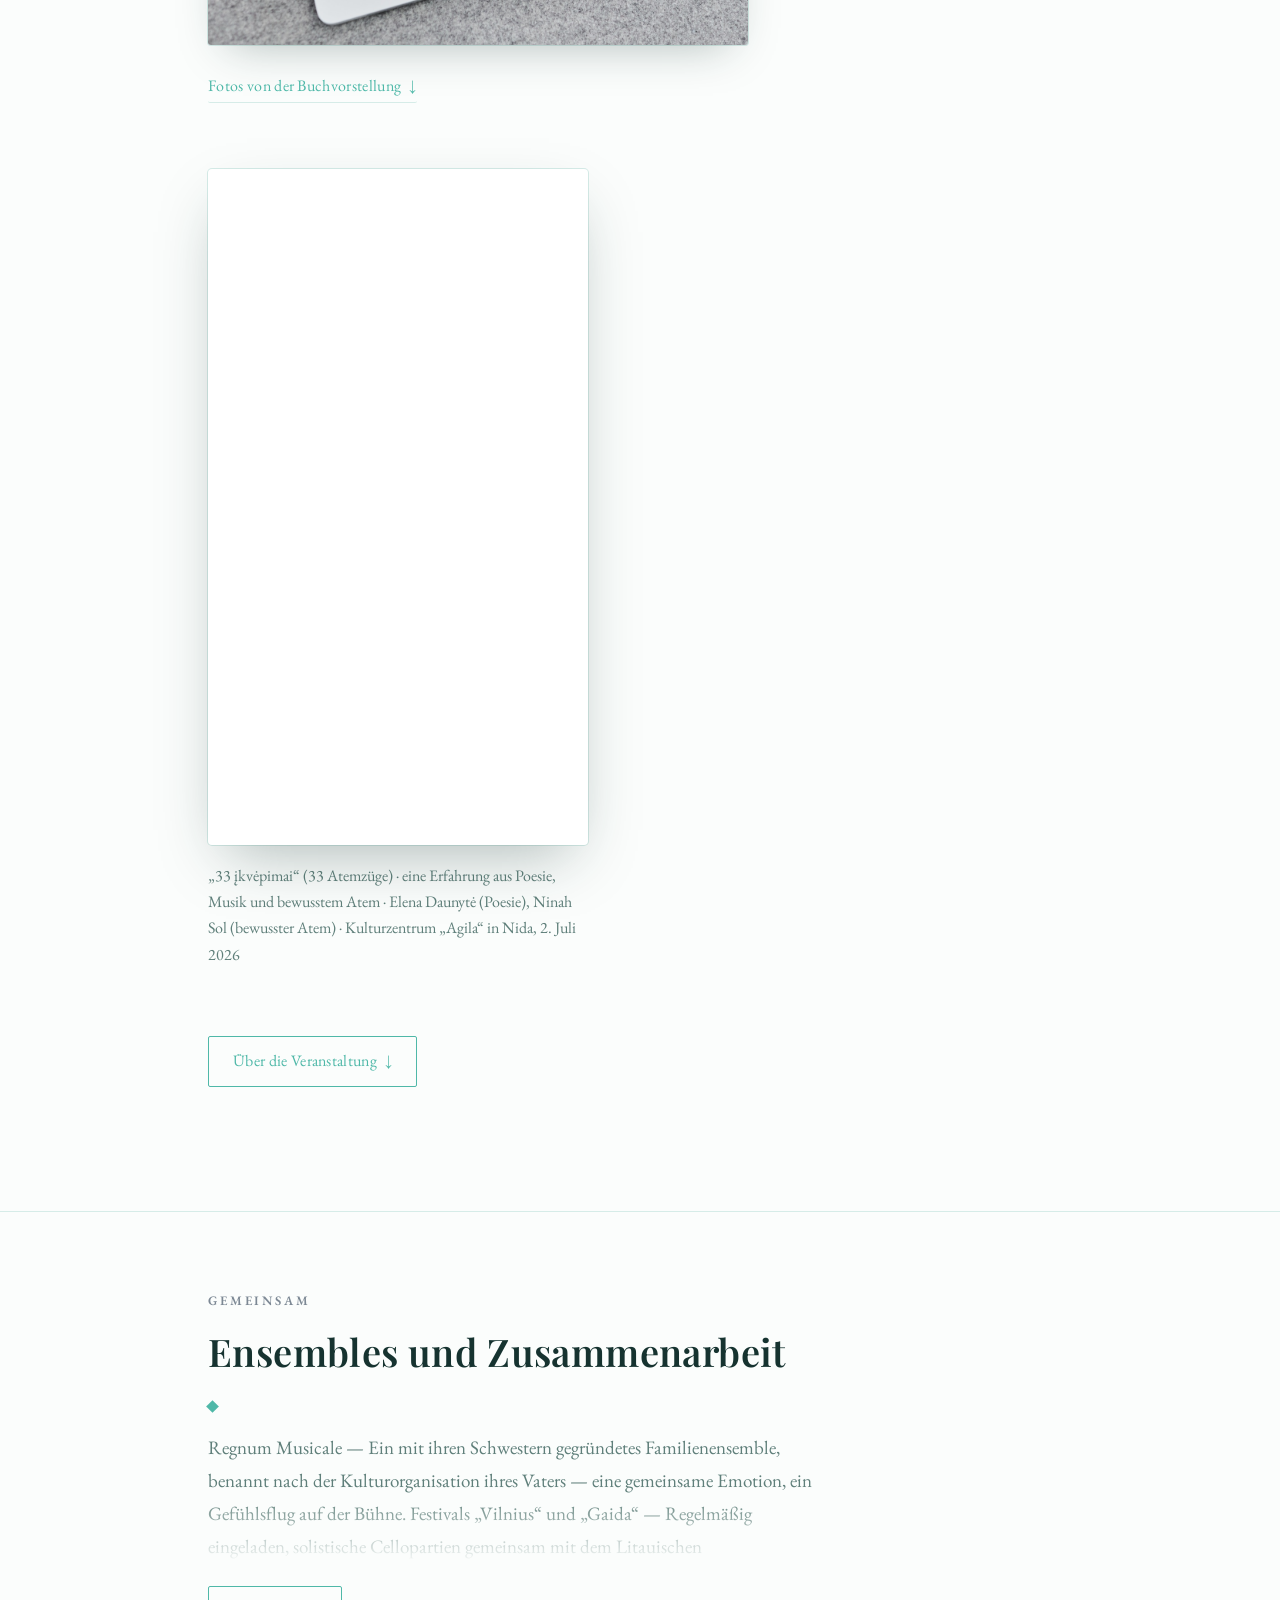
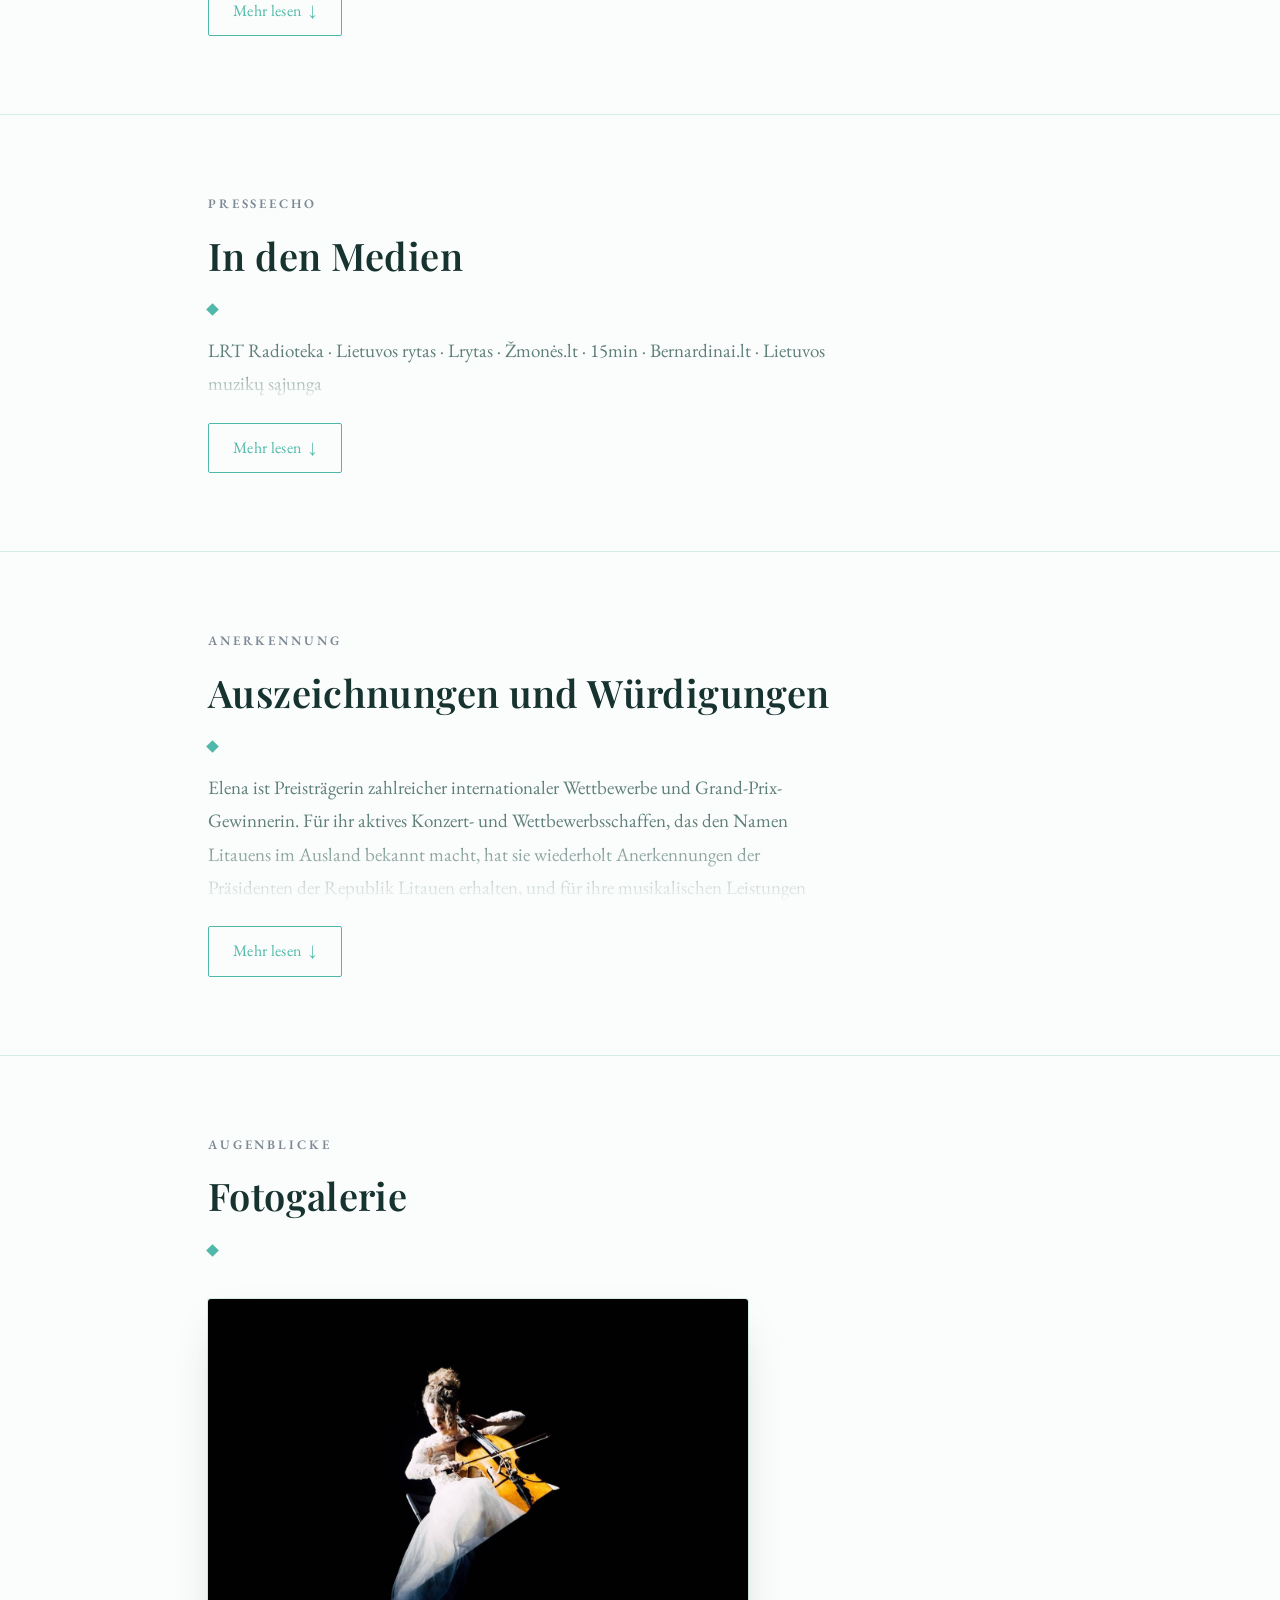
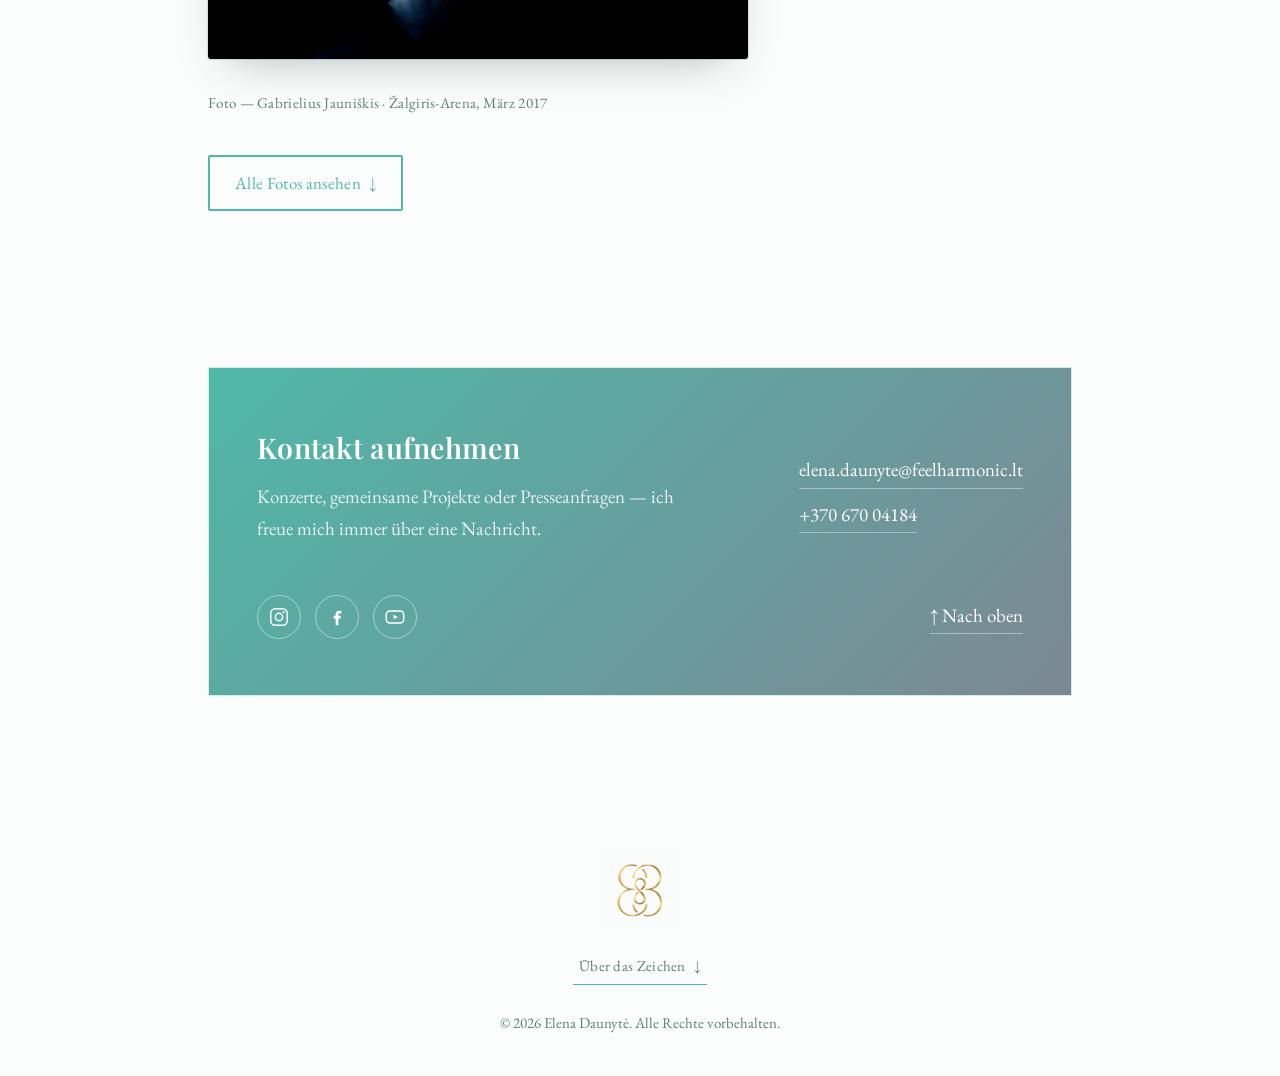
==== commit 8e392c75: "A thin rule under the invitation instead of diamonds Quieter than a mark — it reads as a card rather" ====
--- a/de/index.html
+++ b/de/index.html
@@ -114,7 +114,7 @@
 <link rel="preconnect" href="https://fonts.googleapis.com">
 <link rel="preconnect" href="https://fonts.gstatic.com" crossorigin>
 <link href="https://fonts.googleapis.com/css2?family=Playfair+Display:ital,wght@0,400;0,500;0,600;1,400&family=EB+Garamond:ital,wght@0,400;0,500;1,400&display=swap" rel="stylesheet">
-<link rel="stylesheet" href="../style.css?v=120">
+<link rel="stylesheet" href="../style.css?v=121">
 </head>
 <body>
 
--- a/style.css
+++ b/style.css
@@ -729,14 +729,12 @@
 /* ---------- Artėjantys renginiai ----------
    Jokios baltos dėžės: nuotrauka kairėje, kvietimas dešinėje, kaip ir visur
    kitur šiame puslapyje. Data — ne kvadratas, o pati tipografija. */
-/* Tik šioje sekcijoje vietoj vieno rombo — trys, kaip maža vinjetė.
-   Elementas pasuktas 45°, tad šešėlių poslinkiai skaičiuoti pasuktoje
-   ašyje: 16 px į šoną ekrane = 11,31 px kiekviena vietine kryptimi. */
+/* Tik šioje sekcijoje vietoj rombo — plona linija: kvietimui ji ramesnė
+   nei sekcijos ženklas. Pasukimas nuimamas, kitaip linija stotų įstrižai. */
 #events .section-head::after{
-  width:7px; height:7px;
-  box-shadow:
-    11.31px -11.31px 0 var(--accent),
-    22.63px -22.63px 0 var(--accent);
+  width:64px; height:1.5px;
+  transform:none;
+  margin-top:22px;
 }
 
 /* Spalva tenka tik kvietimo tekstui — sekcija lieka ant to paties
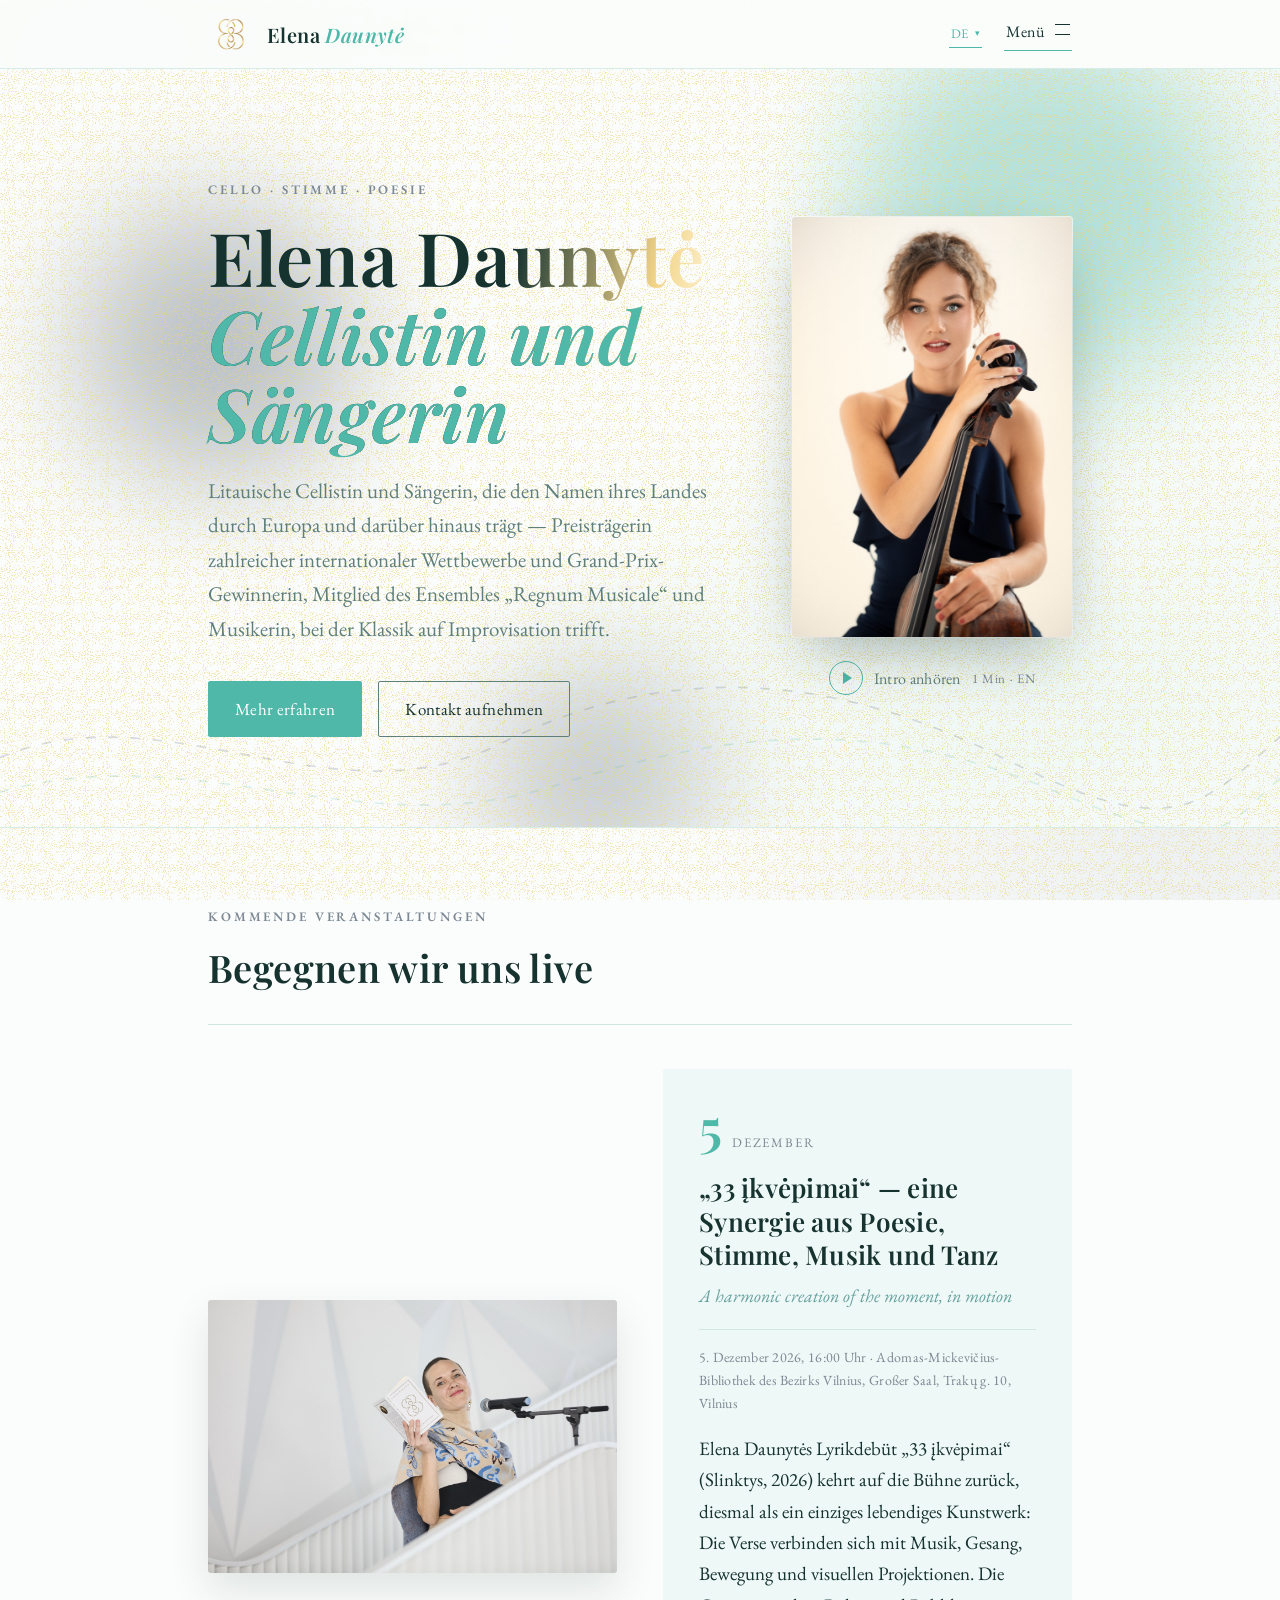
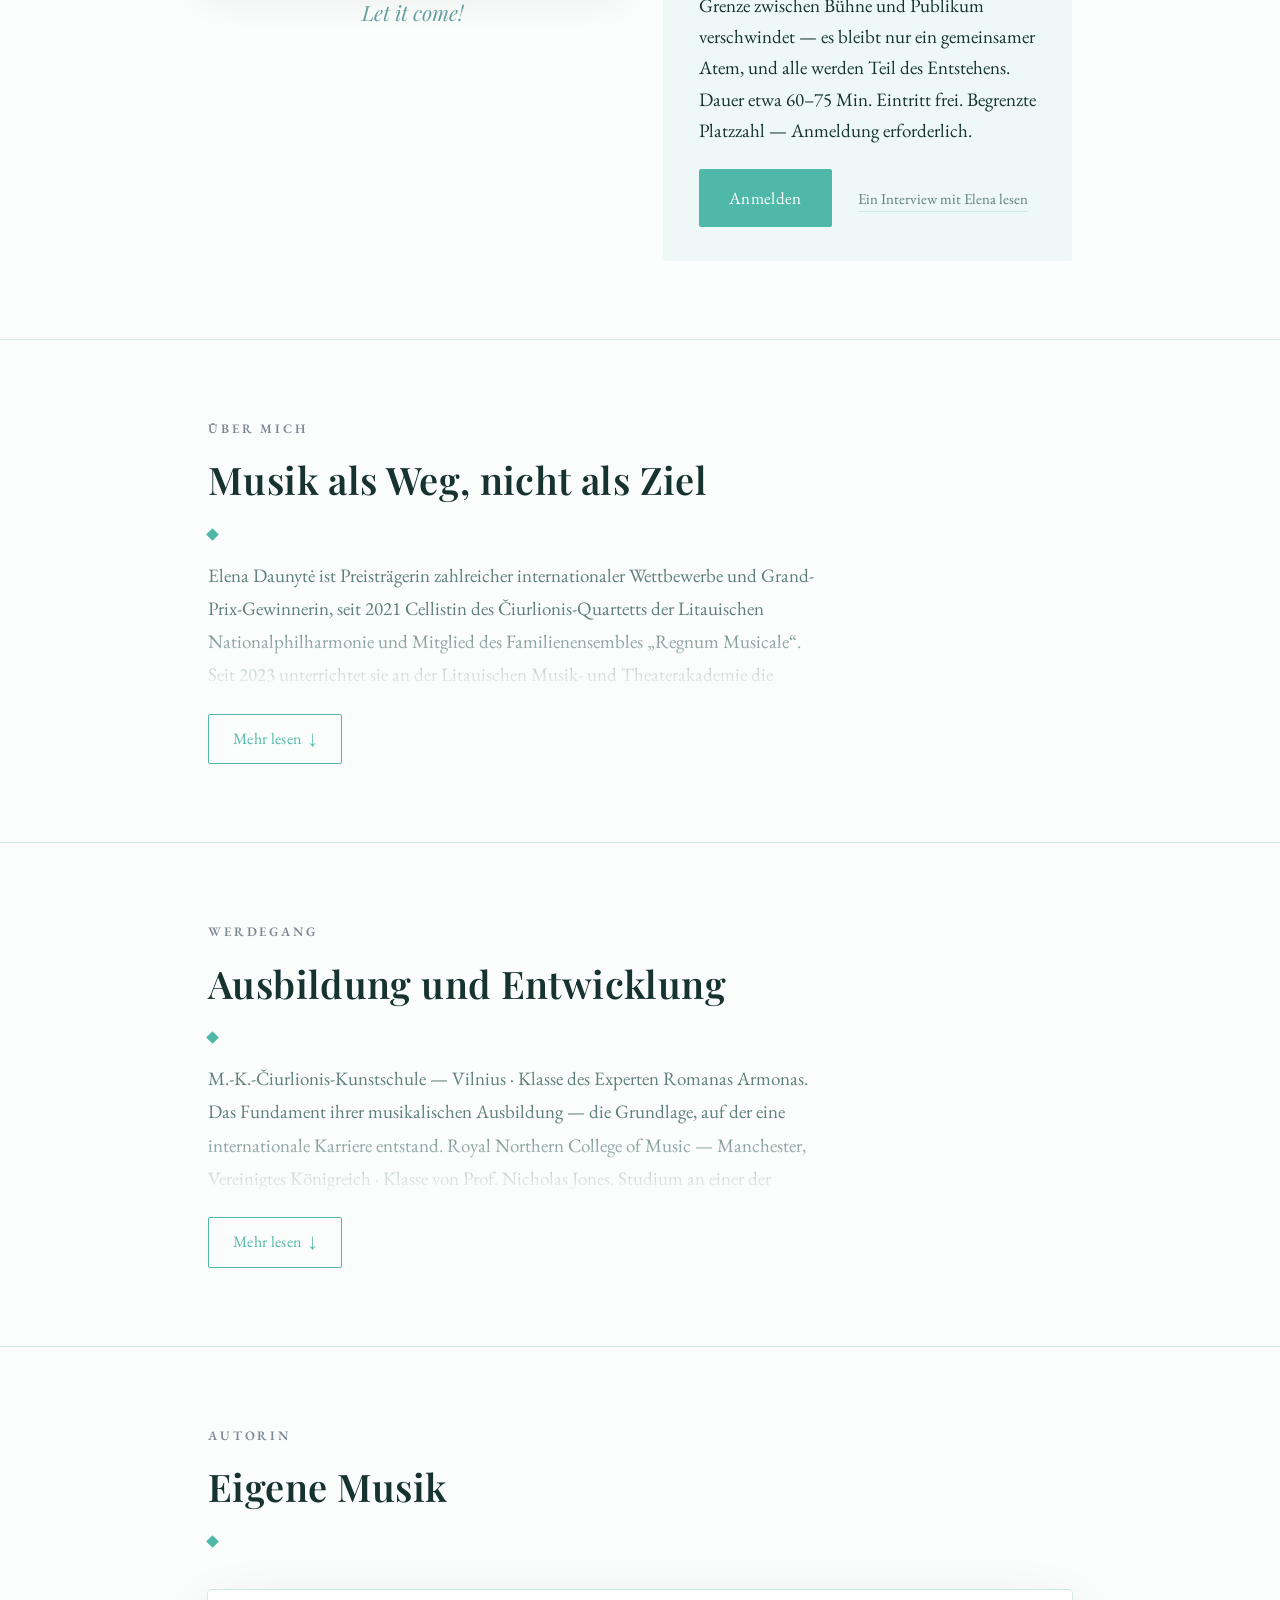
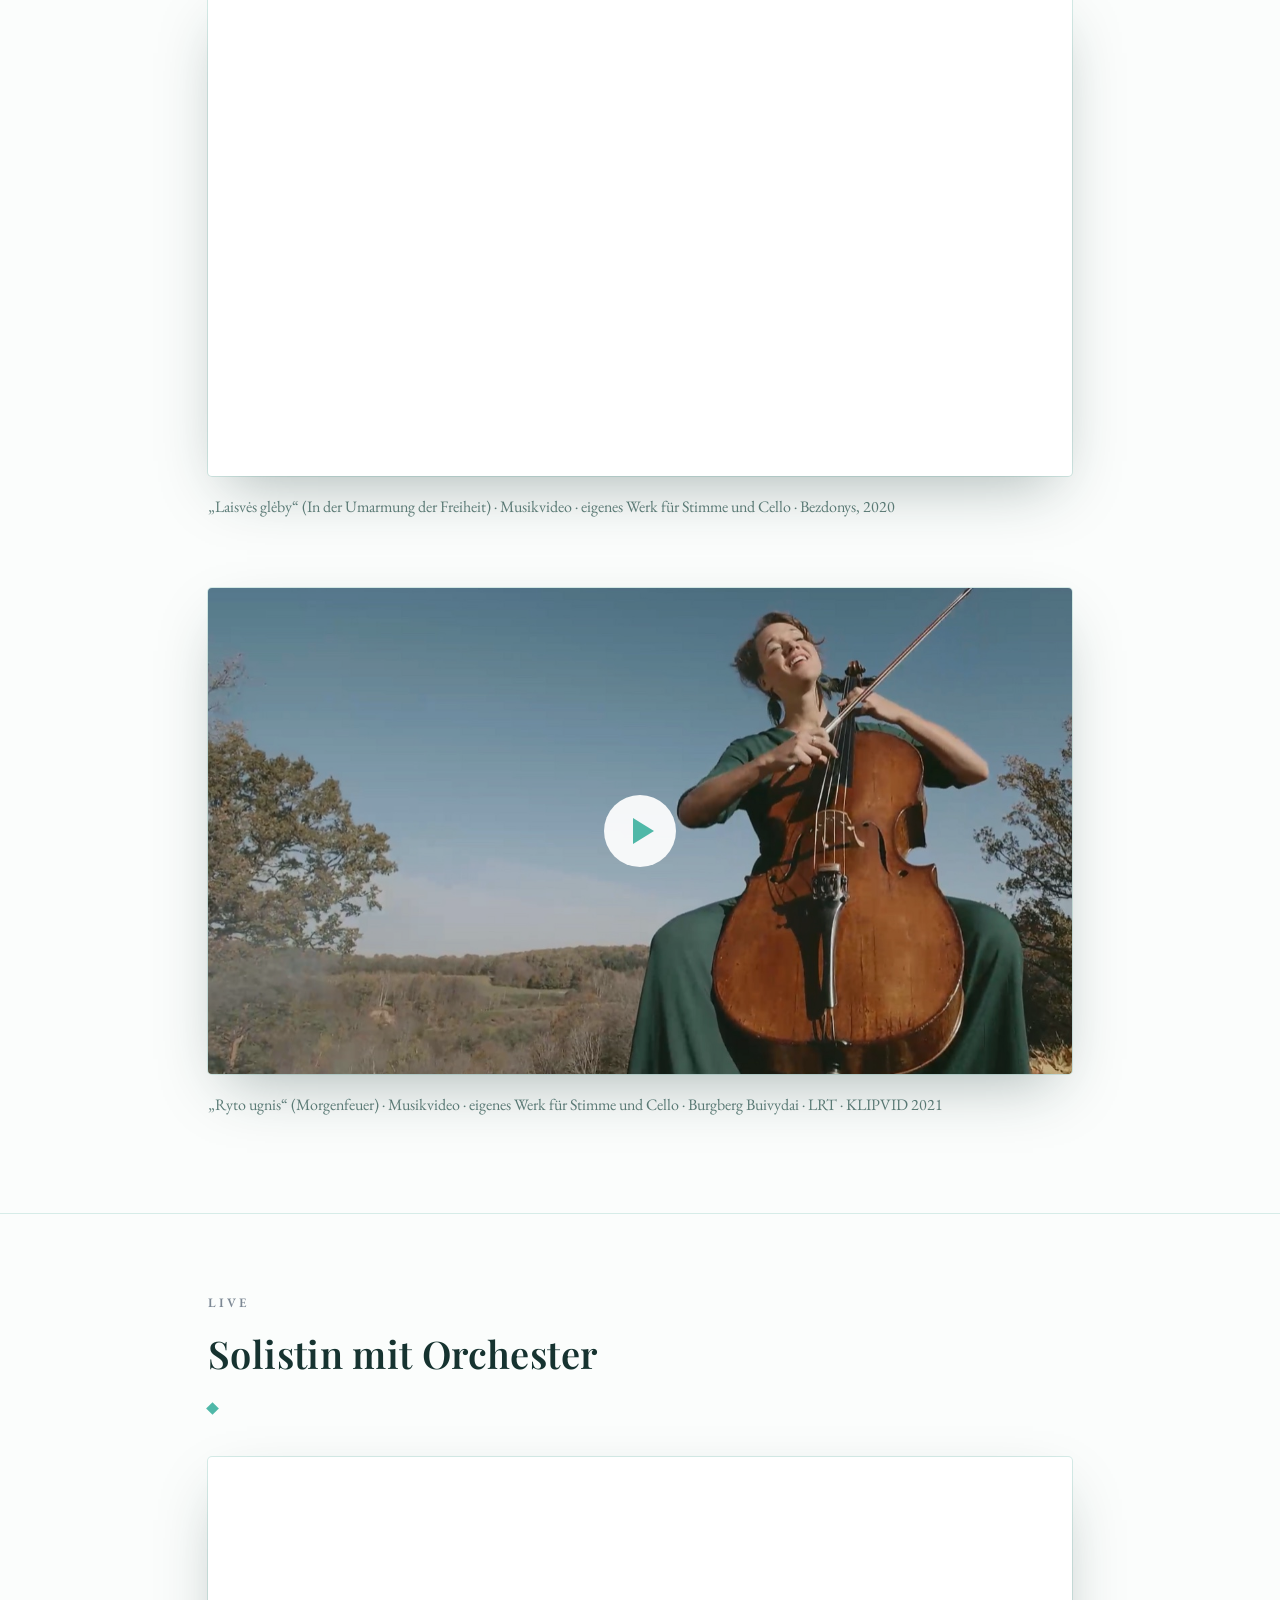
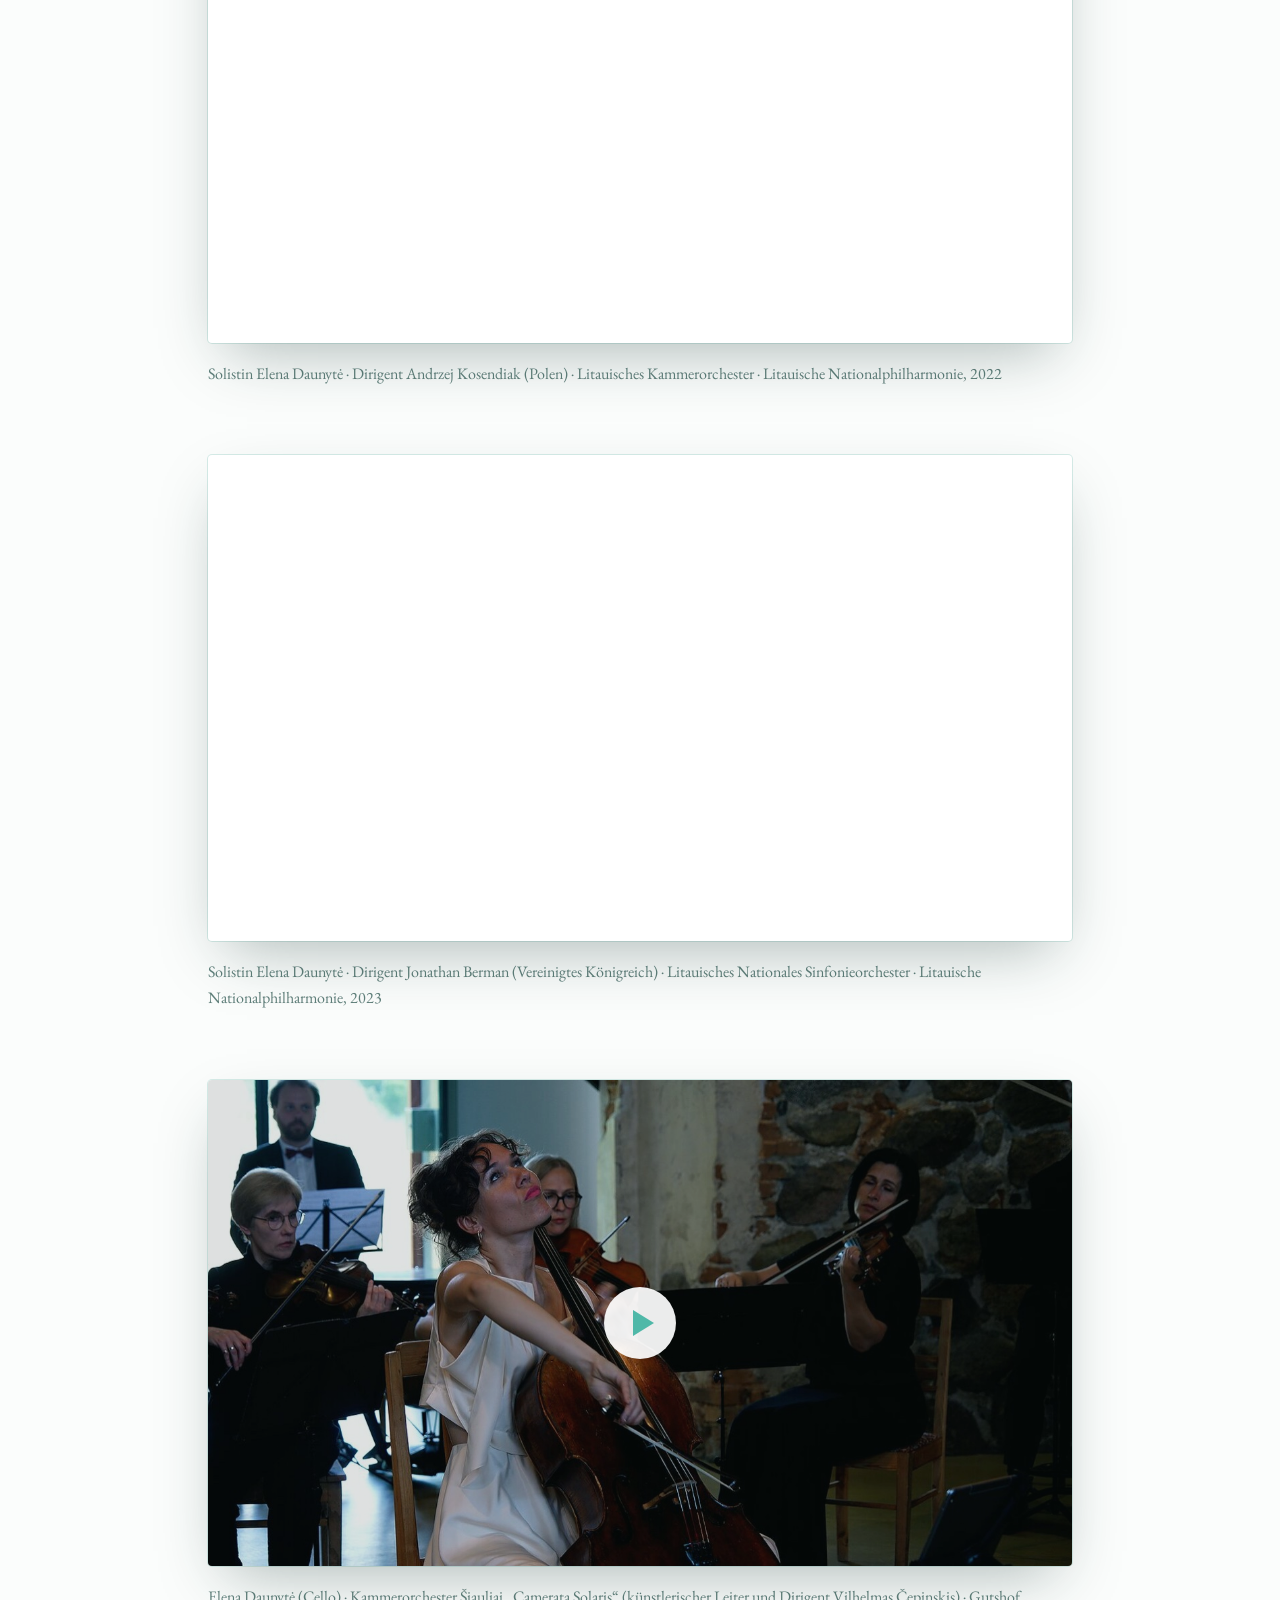
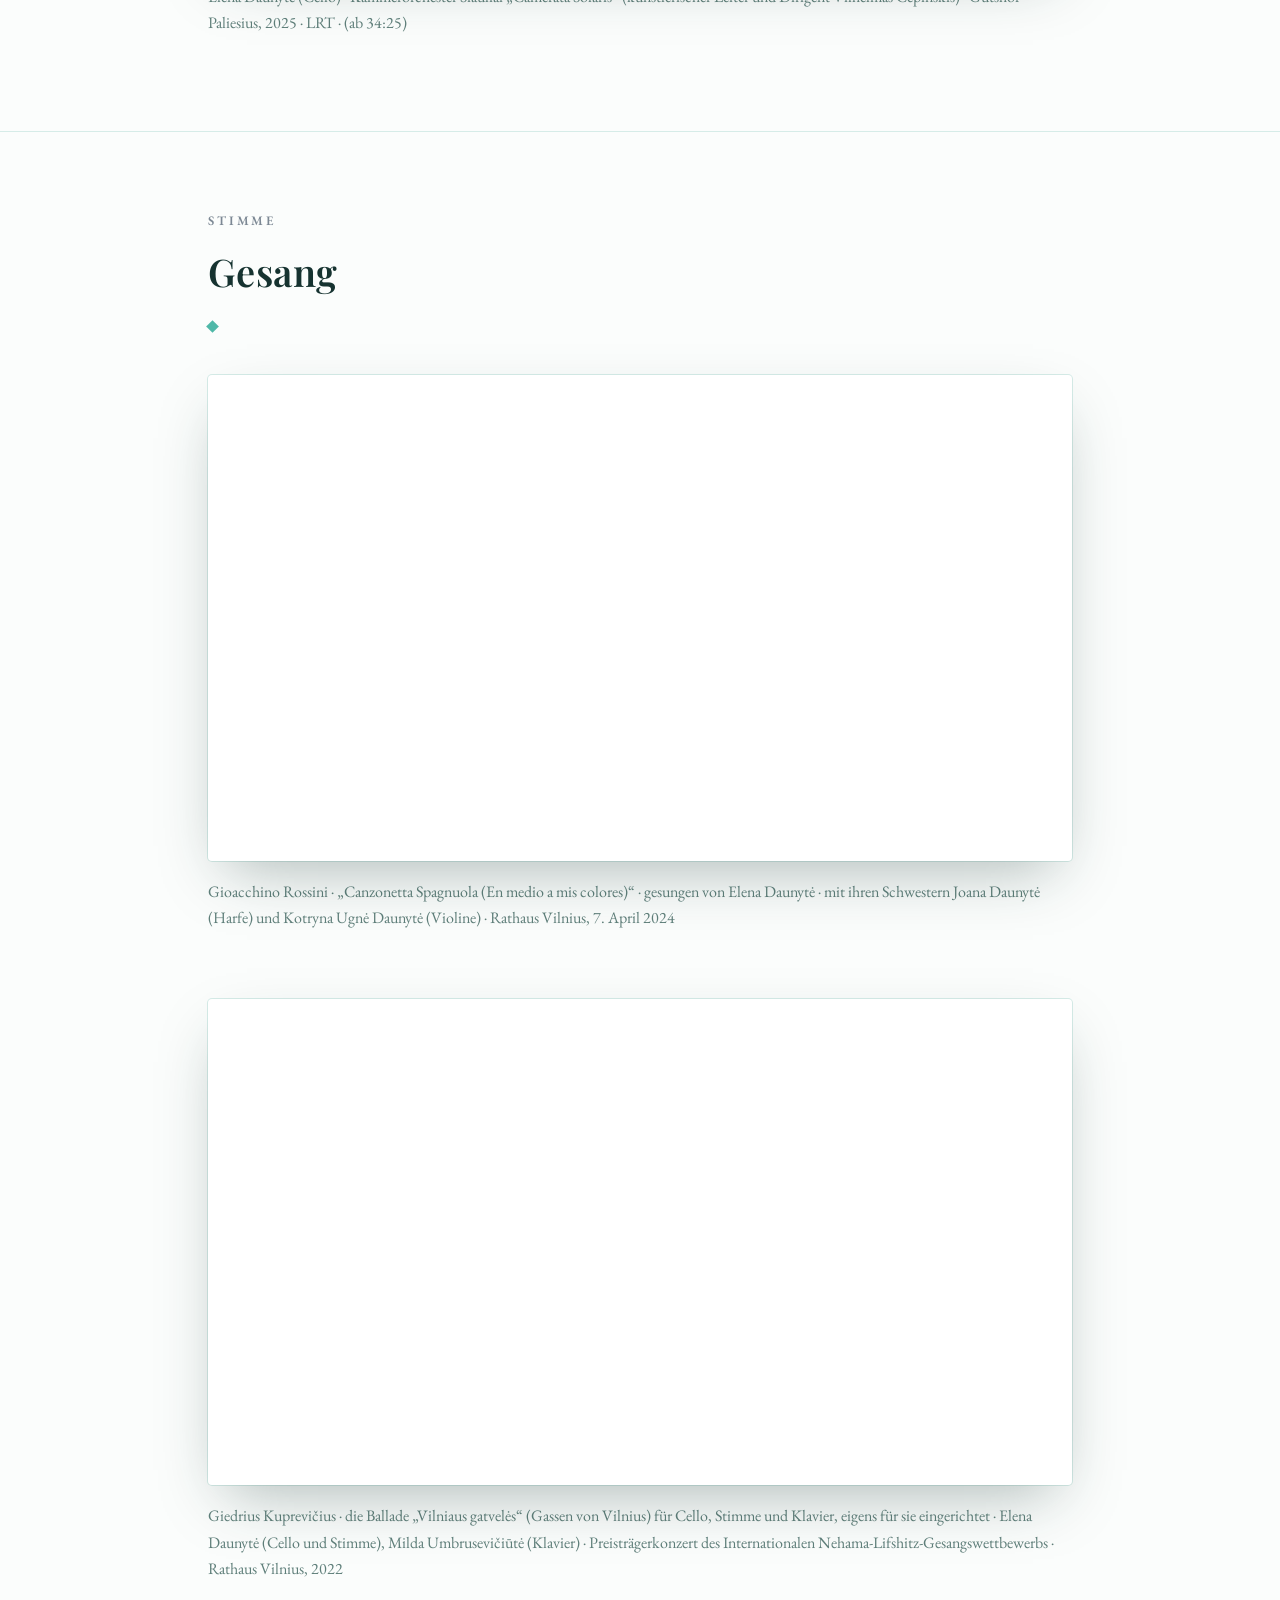
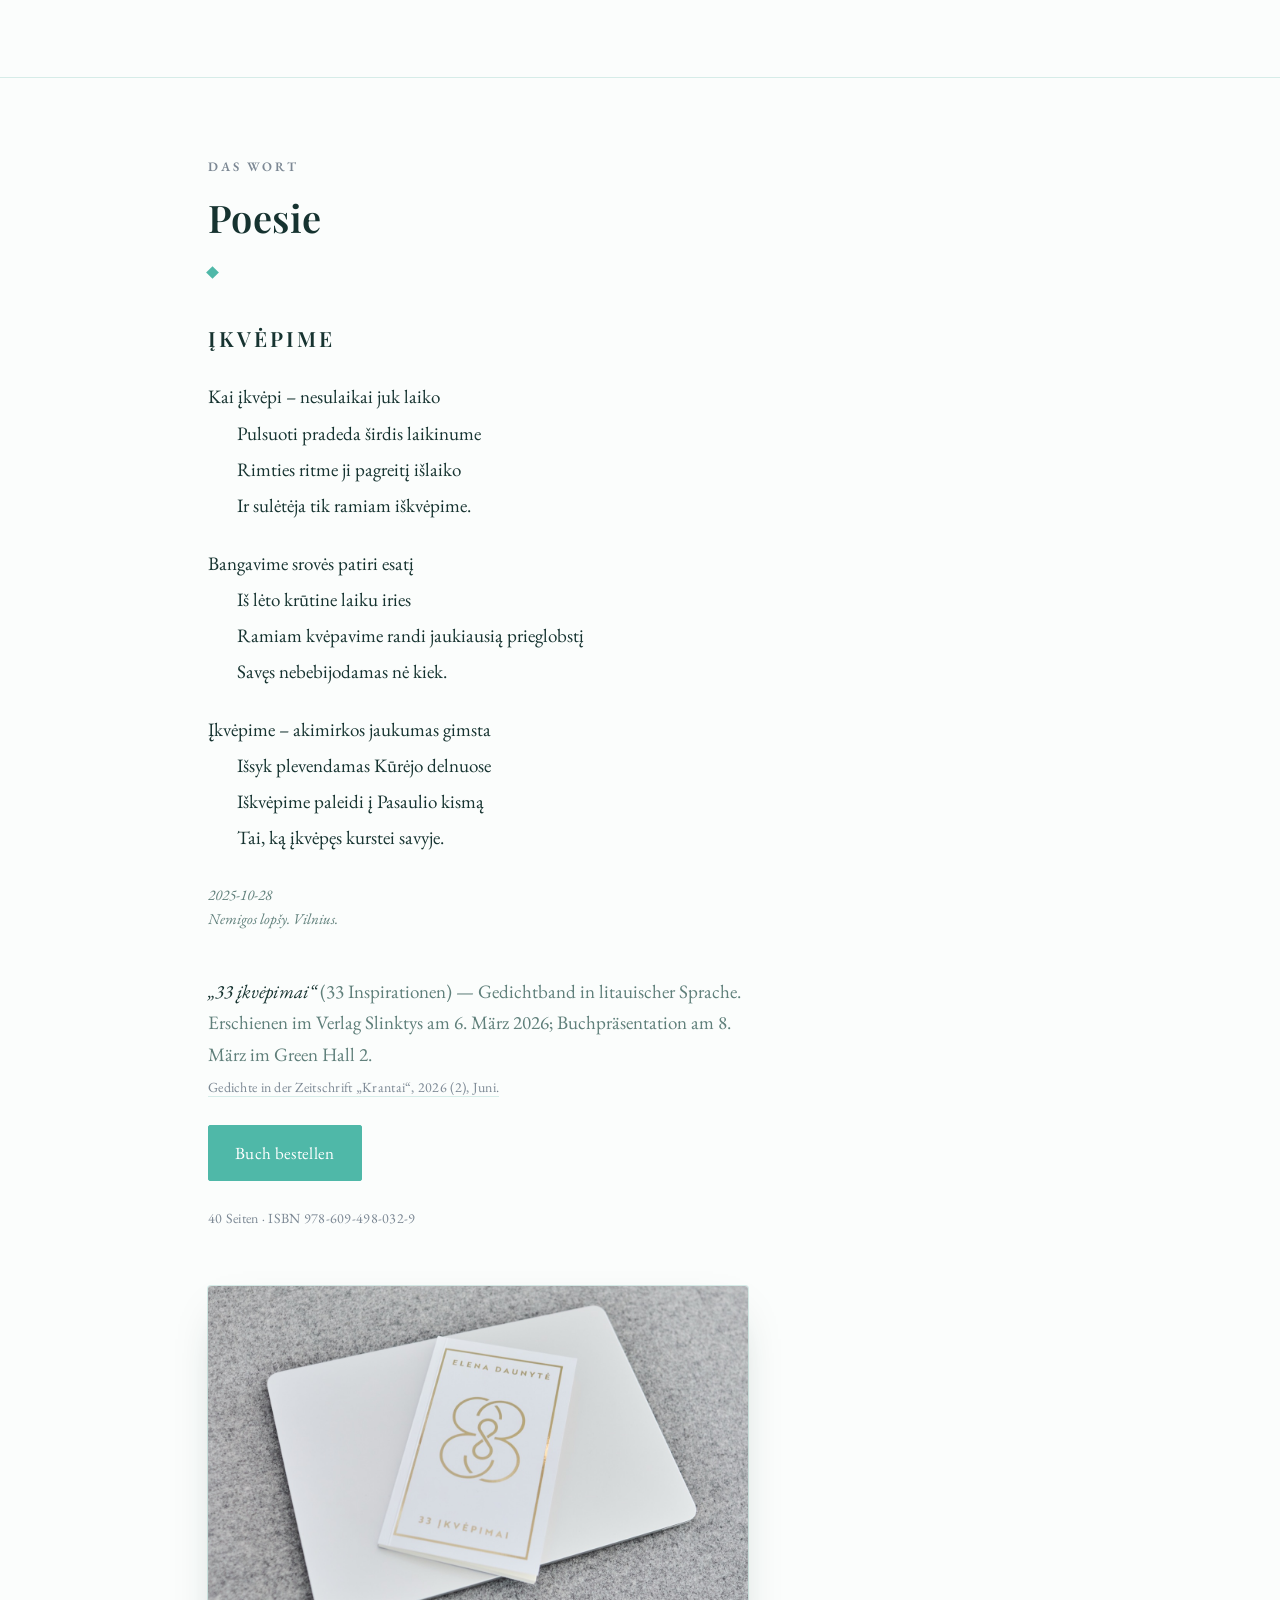
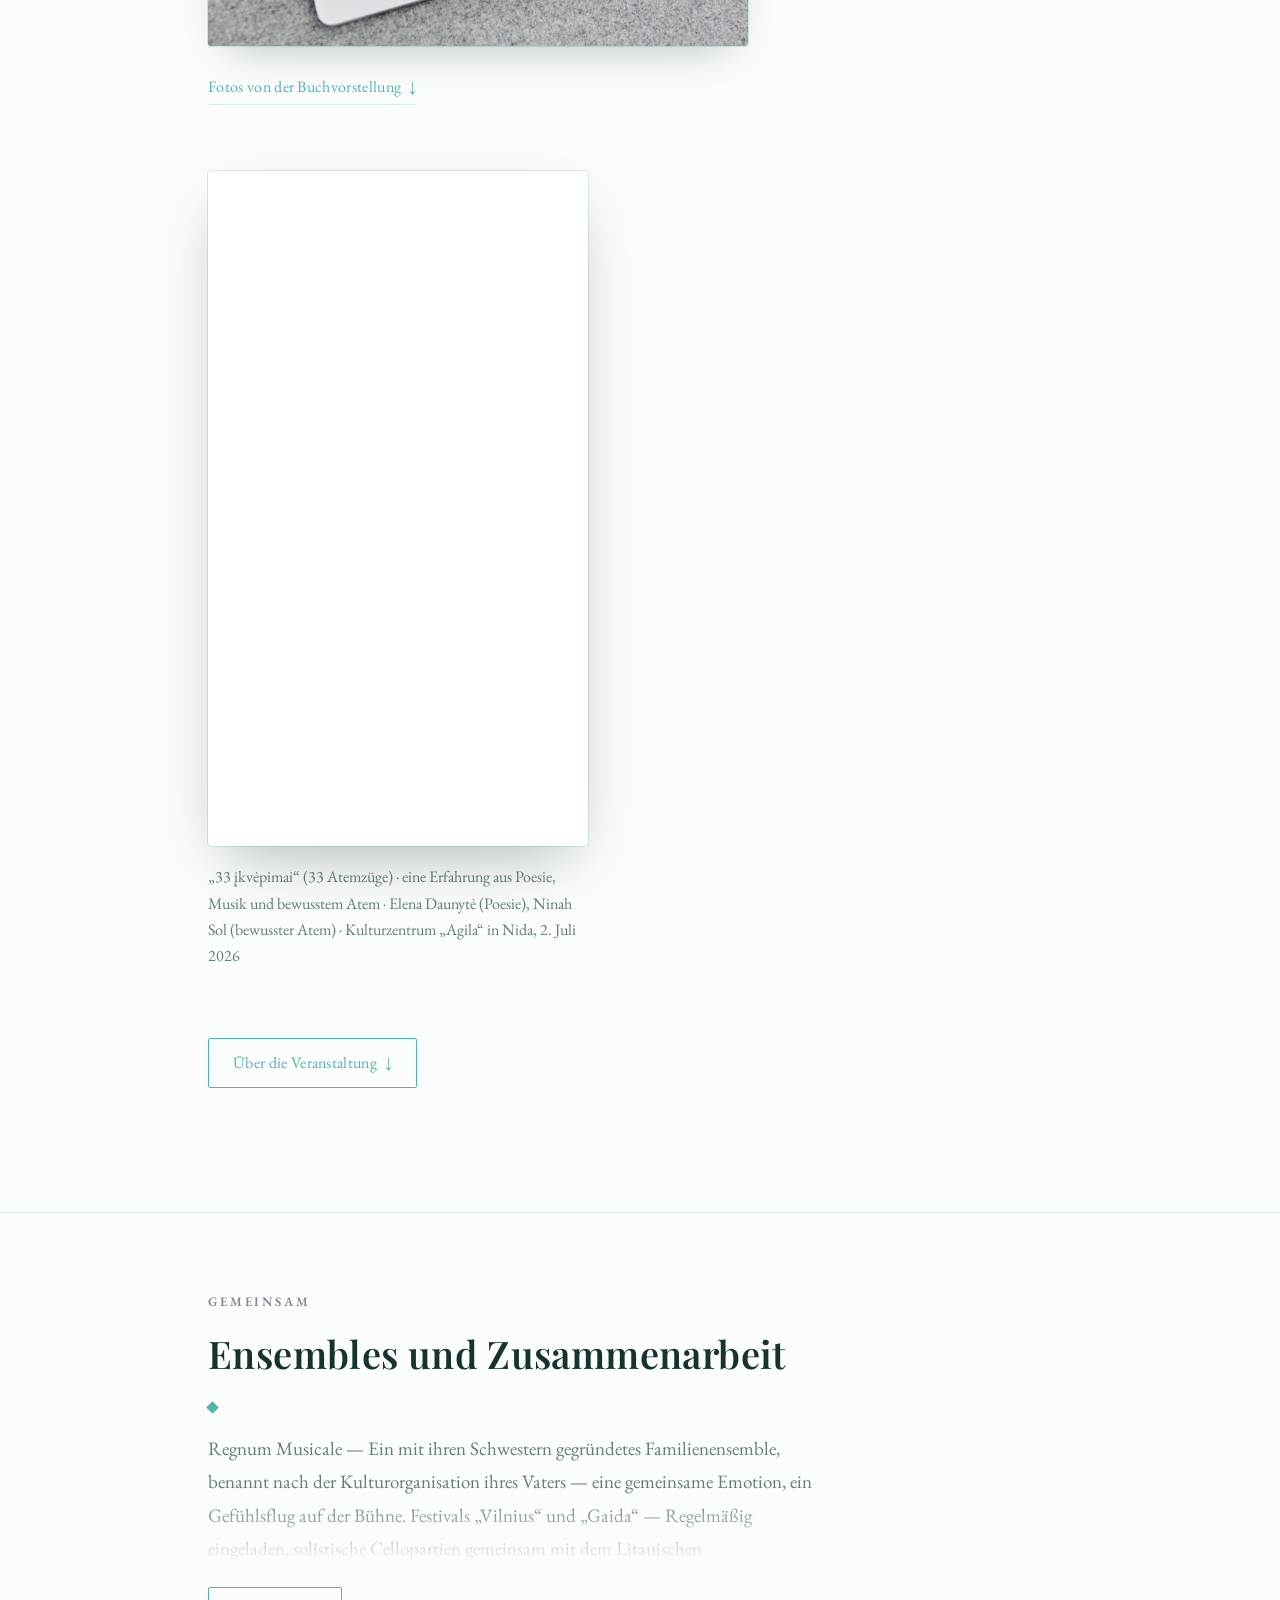
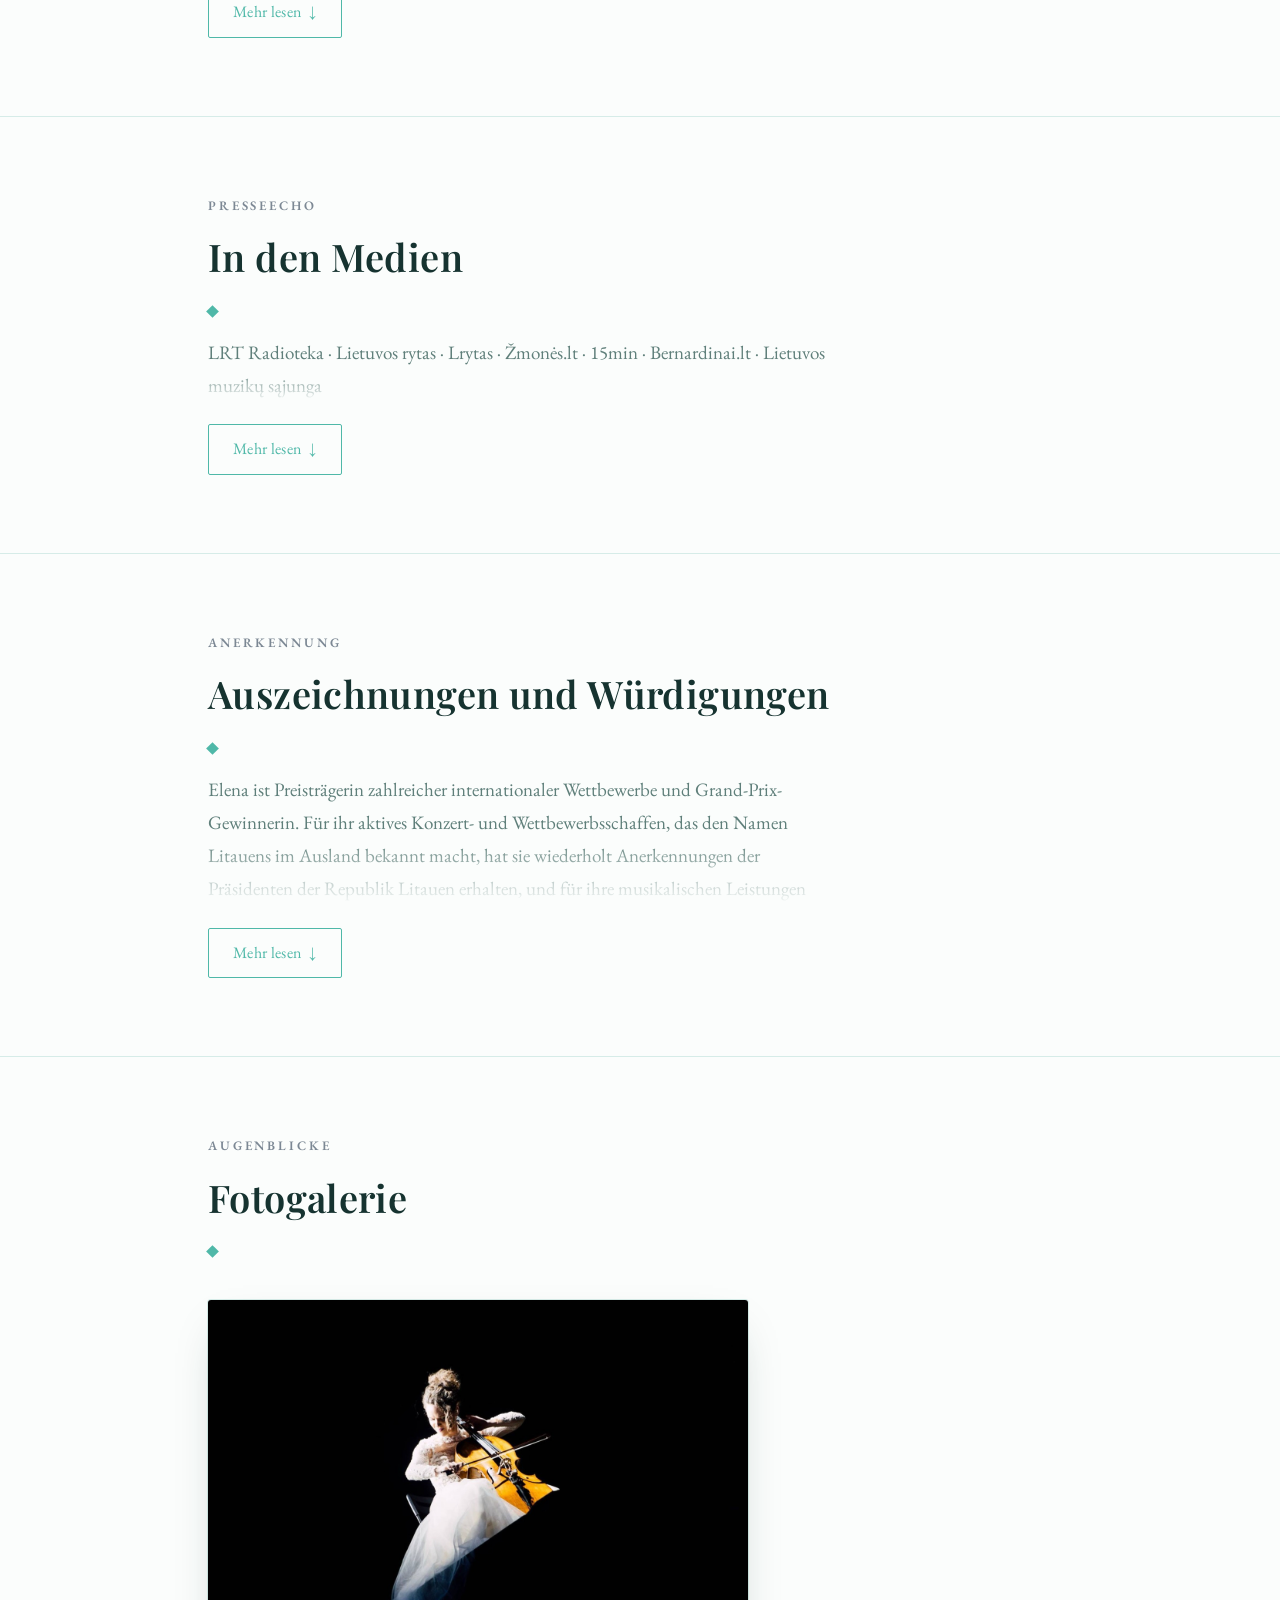
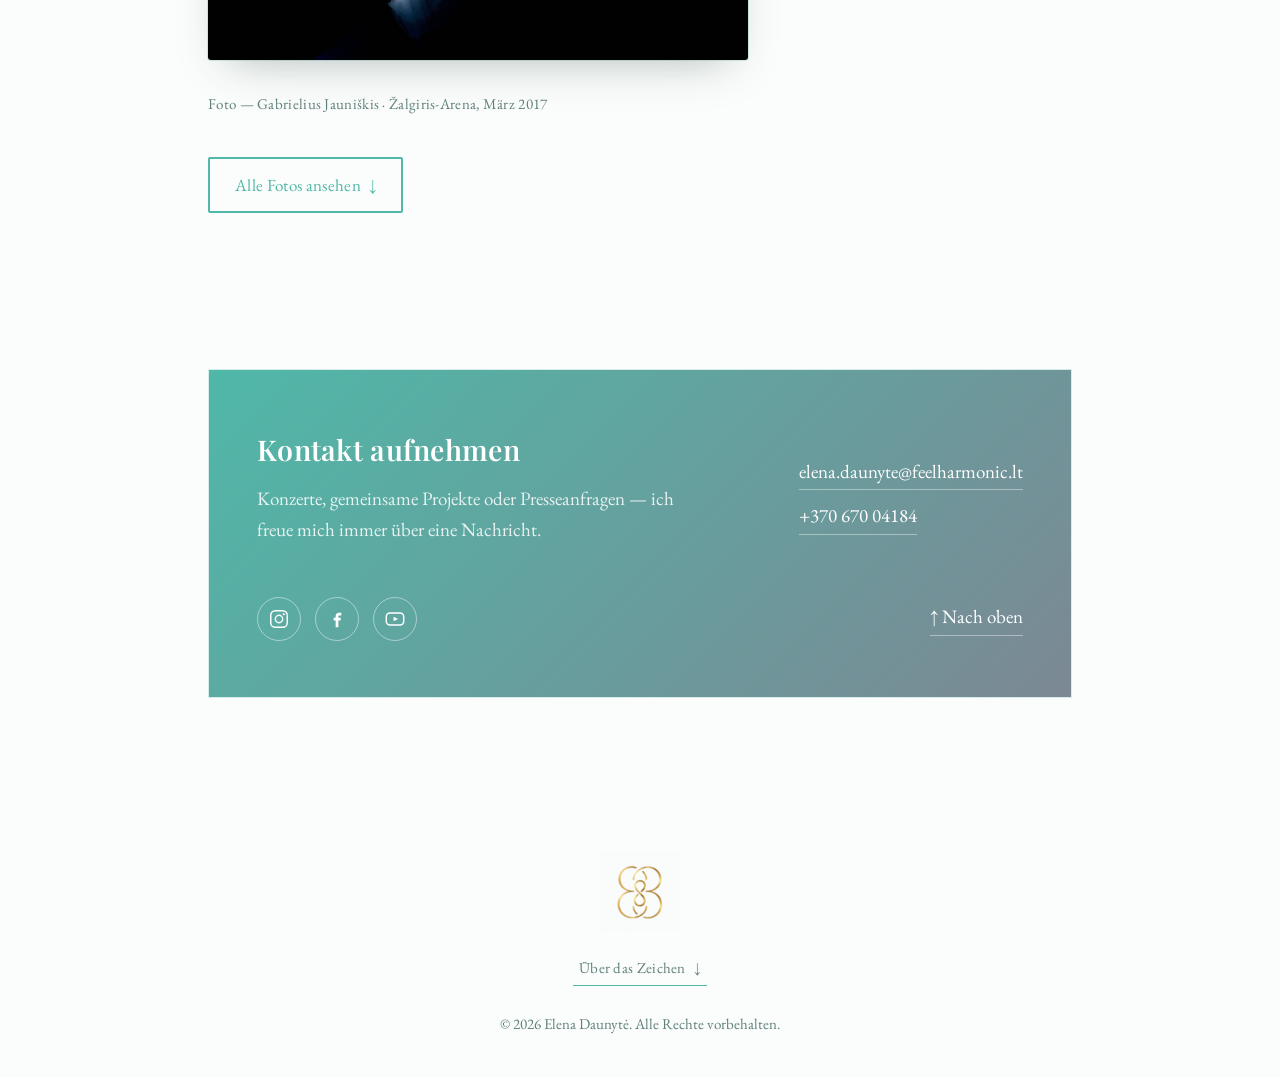
==== commit cdf7785e: "Run the rule the width of the content It now reaches the same 1000px the invitation below it occupie" ====
--- a/de/index.html
+++ b/de/index.html
@@ -114,7 +114,7 @@
 <link rel="preconnect" href="https://fonts.googleapis.com">
 <link rel="preconnect" href="https://fonts.gstatic.com" crossorigin>
 <link href="https://fonts.googleapis.com/css2?family=Playfair+Display:ital,wght@0,400;0,500;0,600;1,400&family=EB+Garamond:ital,wght@0,400;0,500;1,400&display=swap" rel="stylesheet">
-<link rel="stylesheet" href="../style.css?v=121">
+<link rel="stylesheet" href="../style.css?v=122">
 </head>
 <body>
 
--- a/style.css
+++ b/style.css
@@ -732,9 +732,10 @@
 /* Tik šioje sekcijoje vietoj rombo — plona linija: kvietimui ji ramesnė
    nei sekcijos ženklas. Pasukimas nuimamas, kitaip linija stotų įstrižai. */
 #events .section-head::after{
-  width:64px; height:1.5px;
+  width:100%; max-width:1000px; height:1px;
   transform:none;
-  margin-top:22px;
+  background:#cfe6e1;
+  margin-top:24px;
 }
 
 /* Spalva tenka tik kvietimo tekstui — sekcija lieka ant to paties
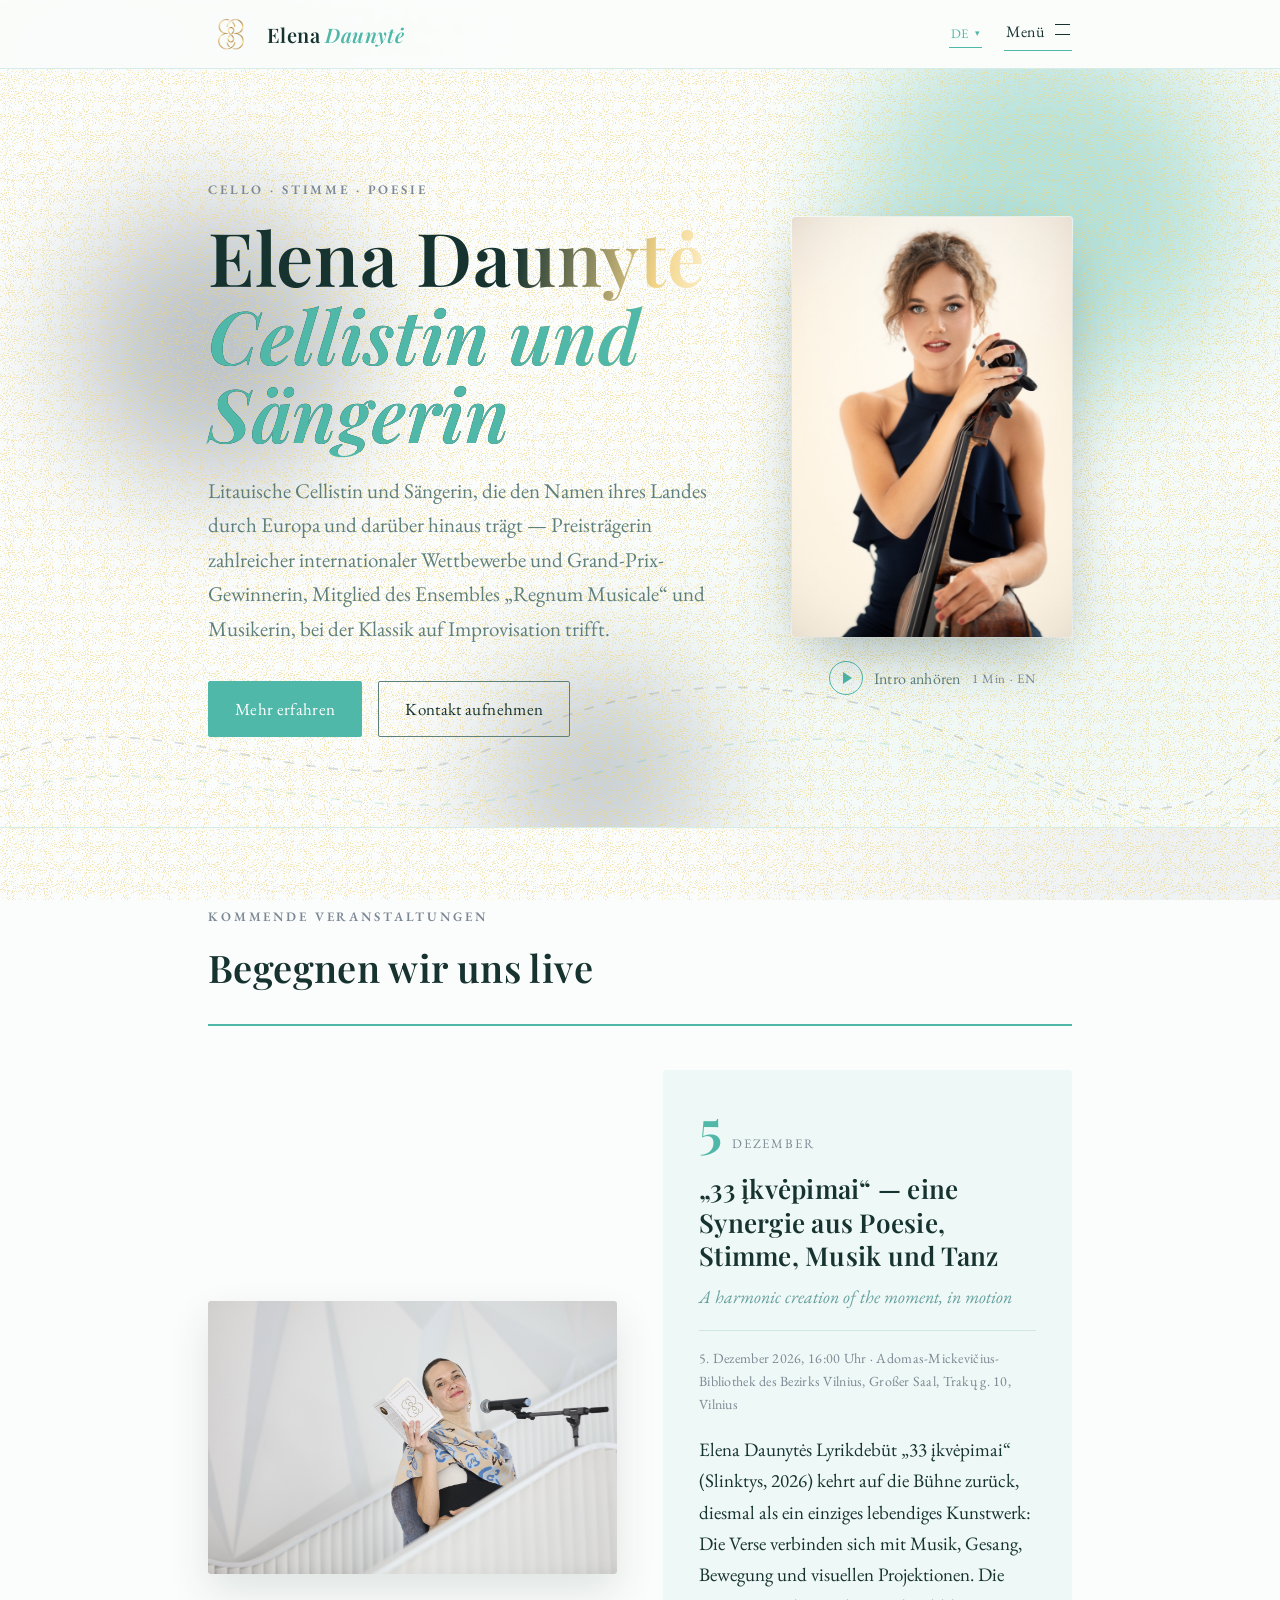
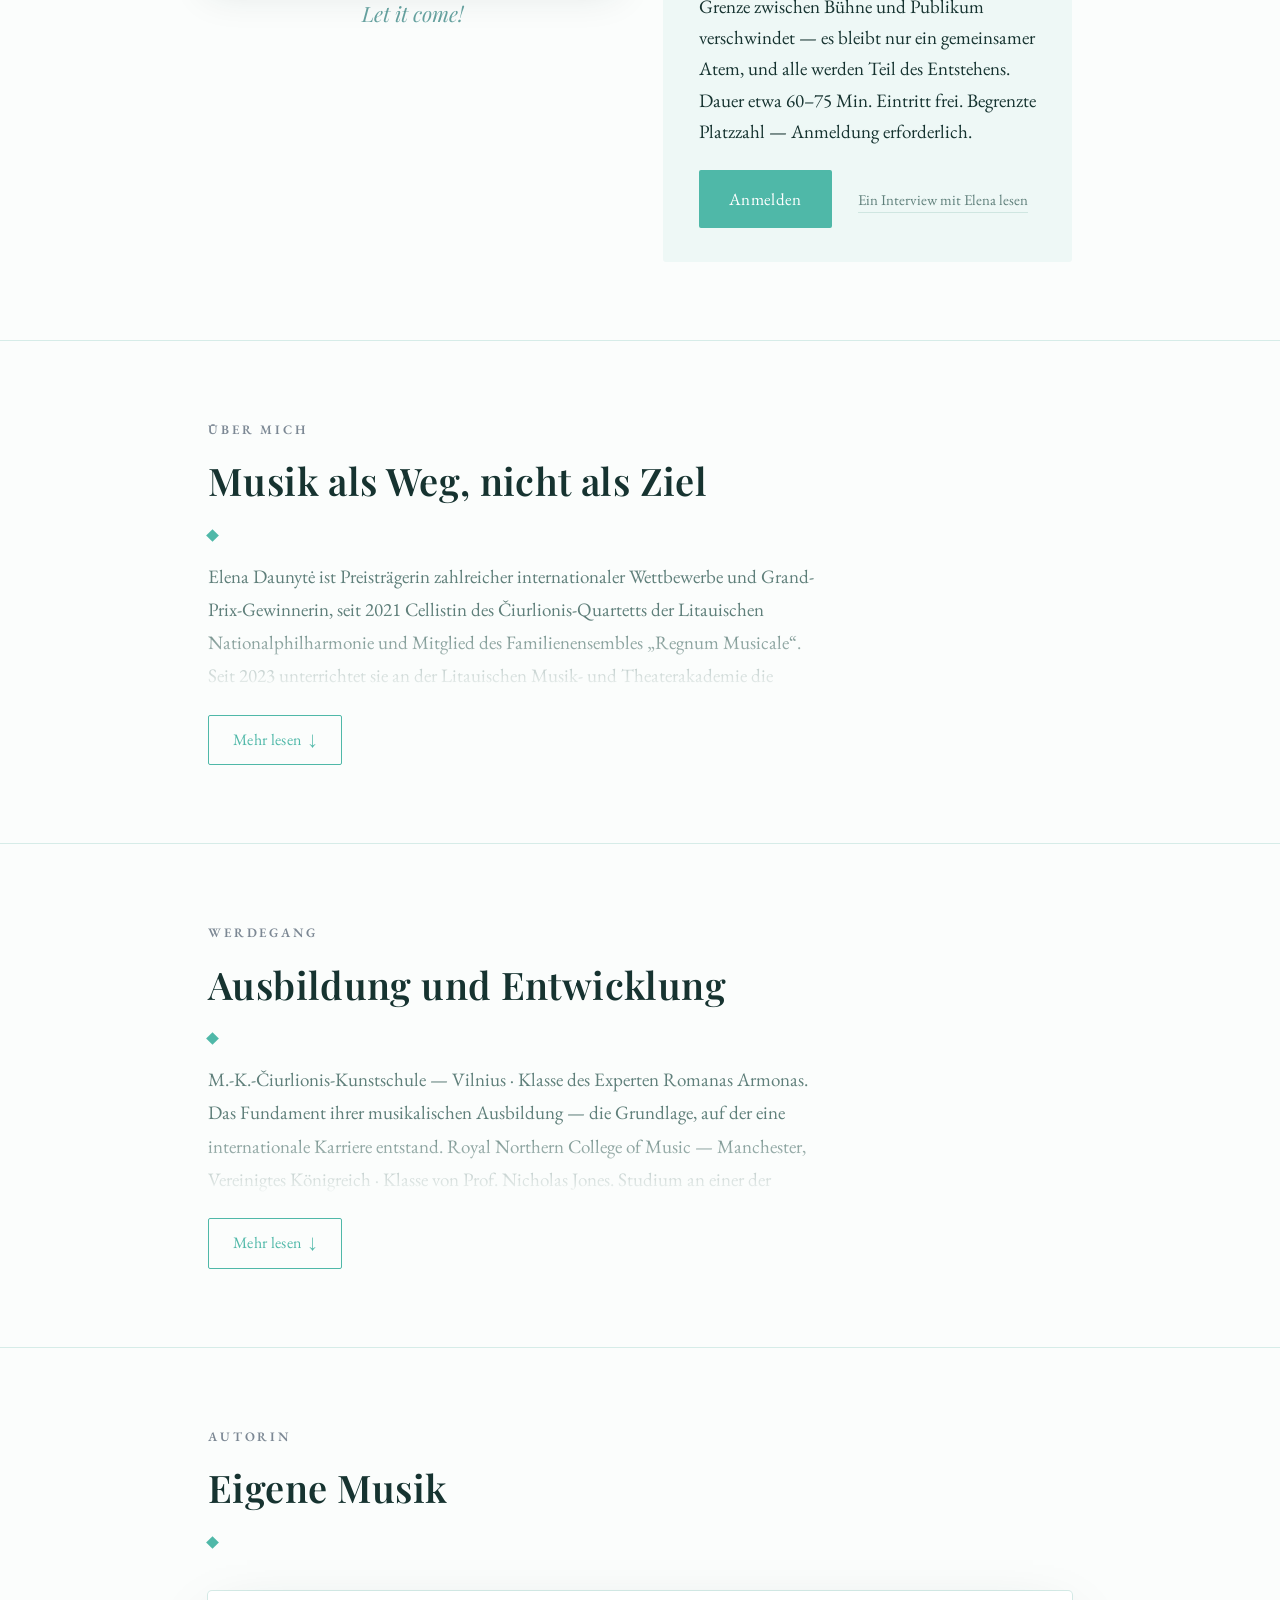
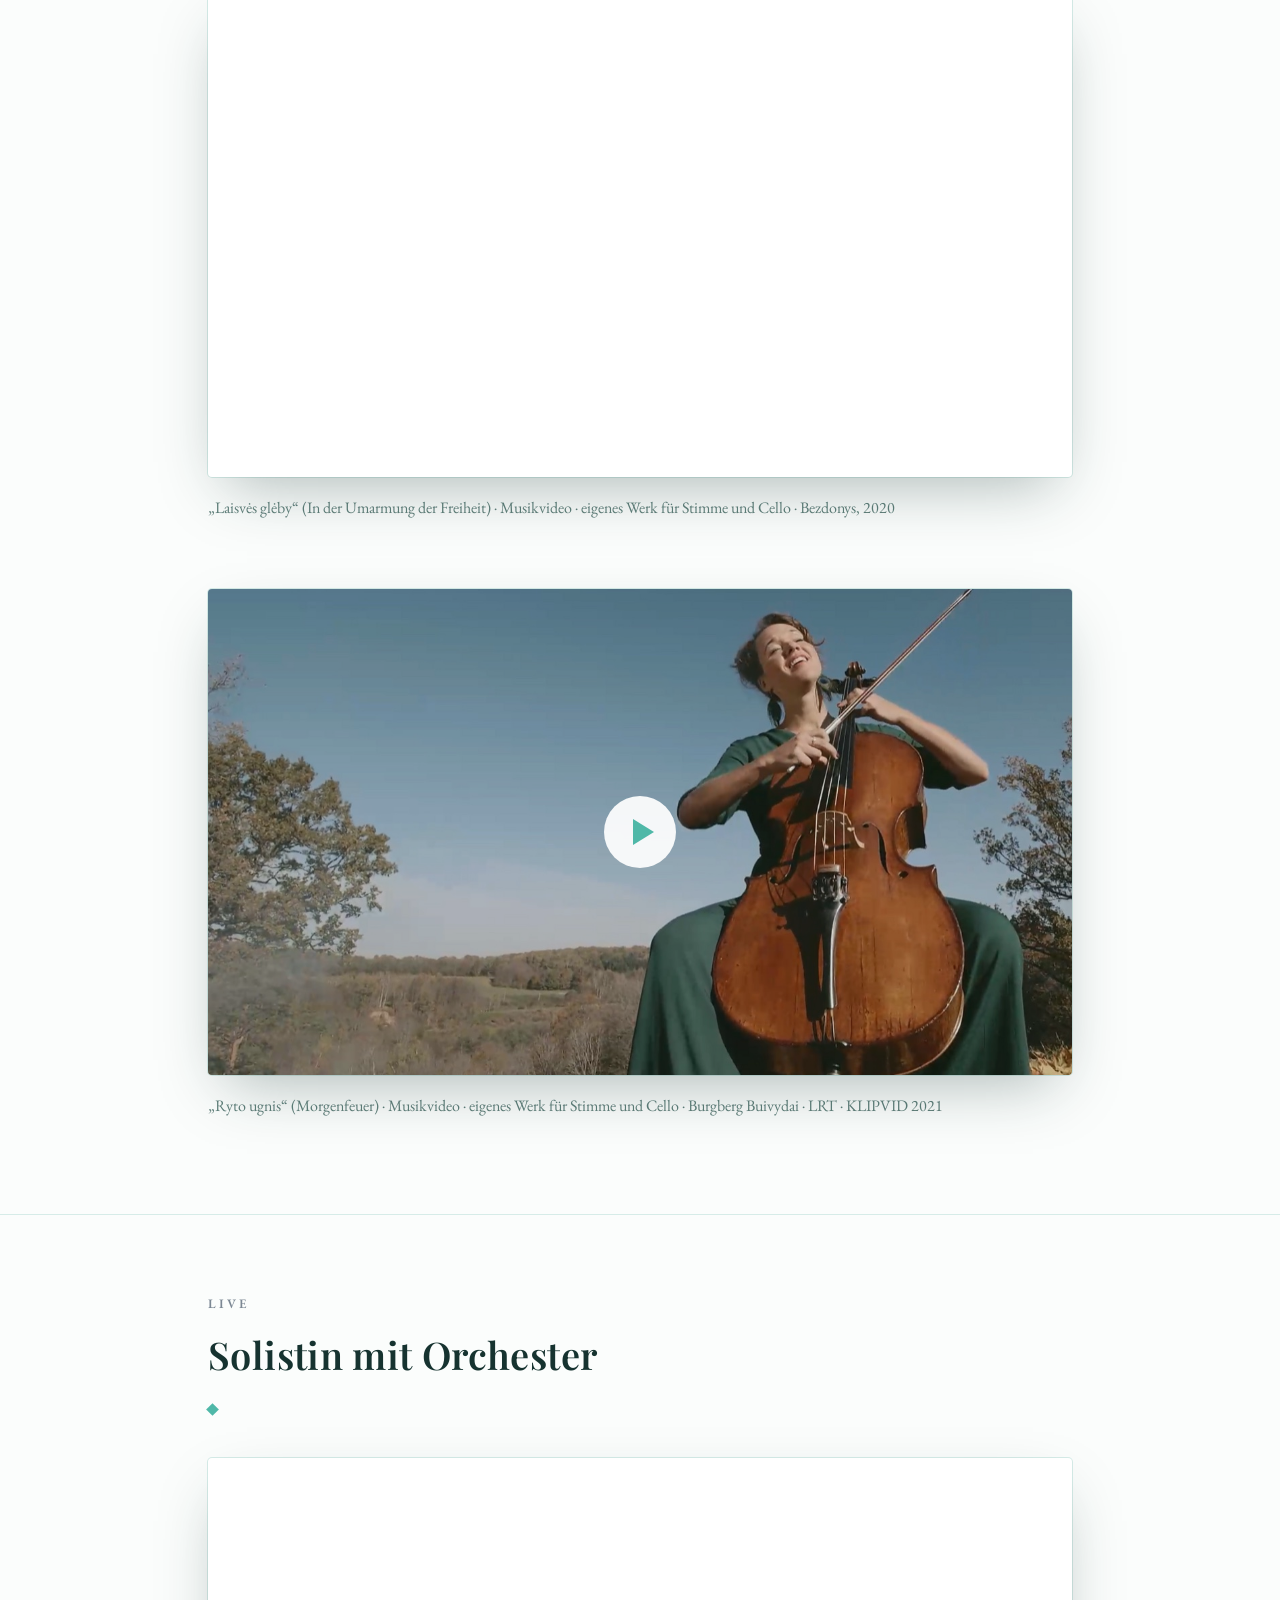
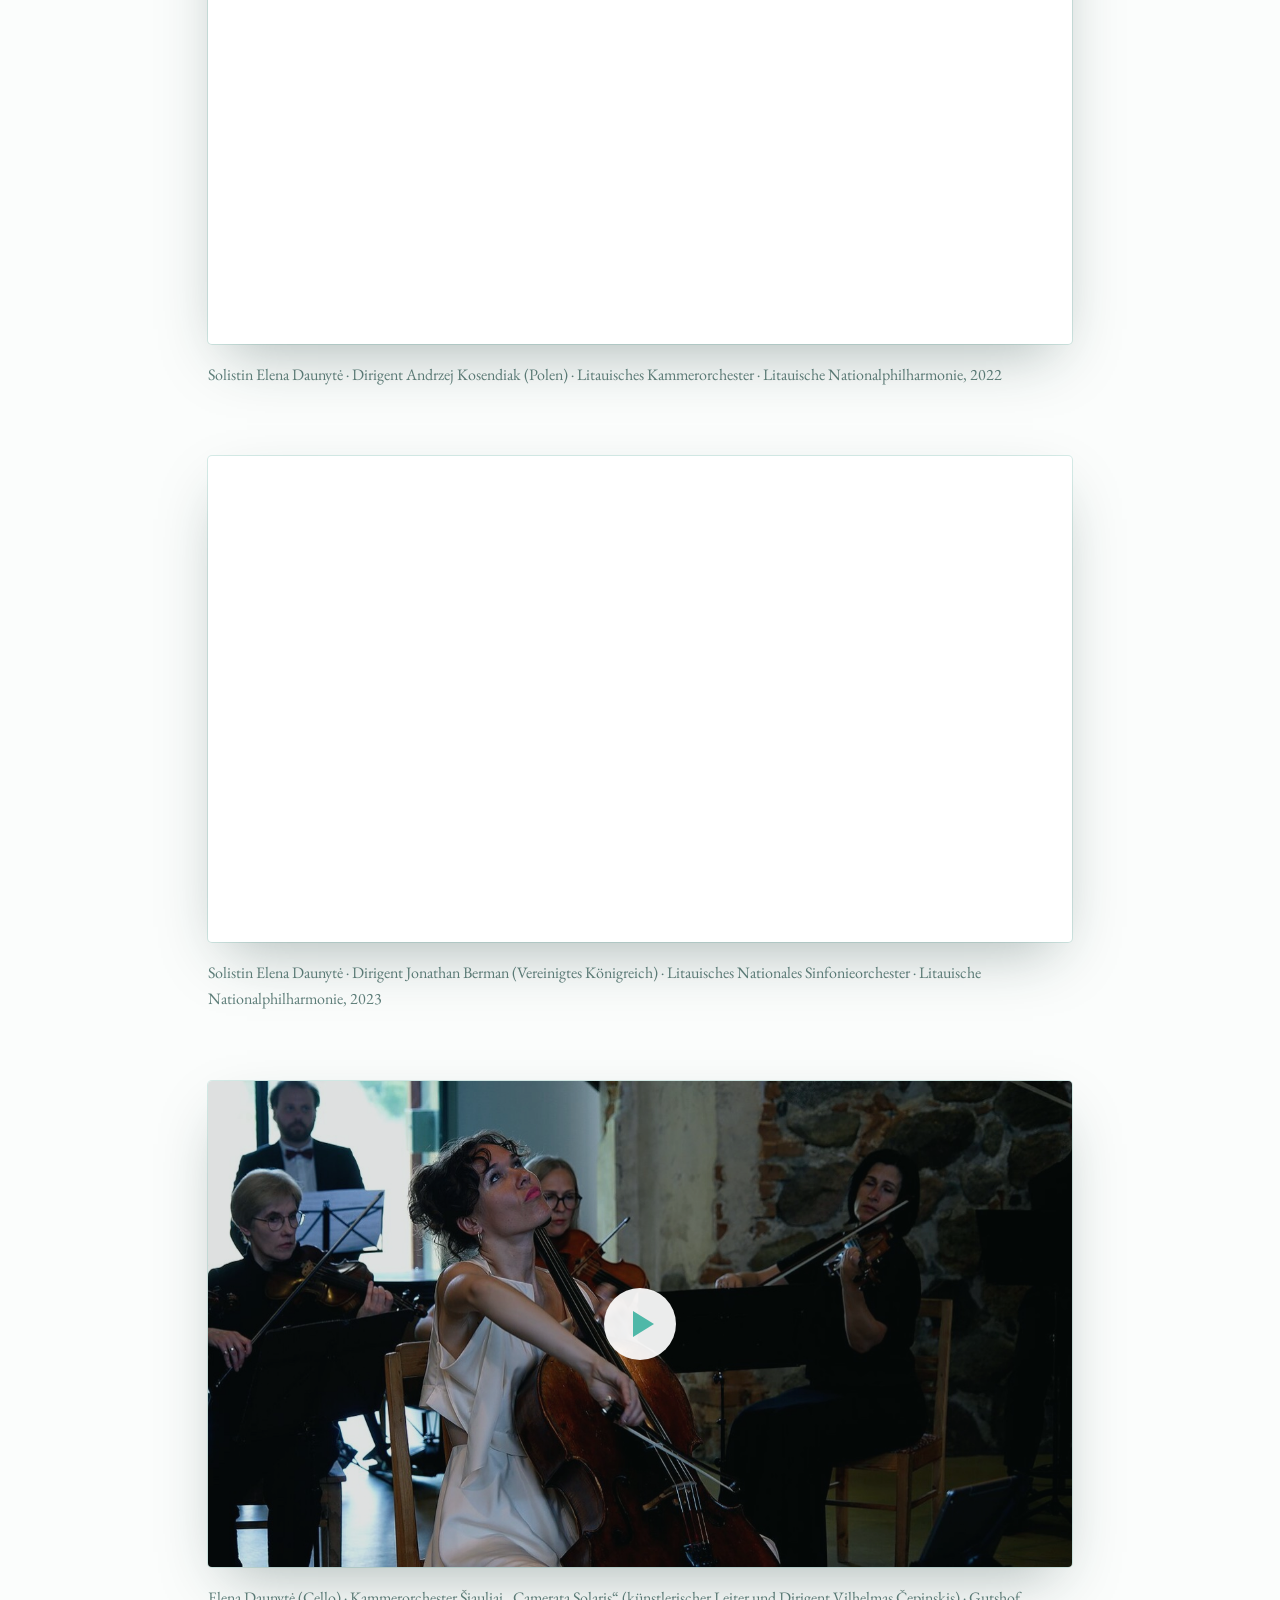
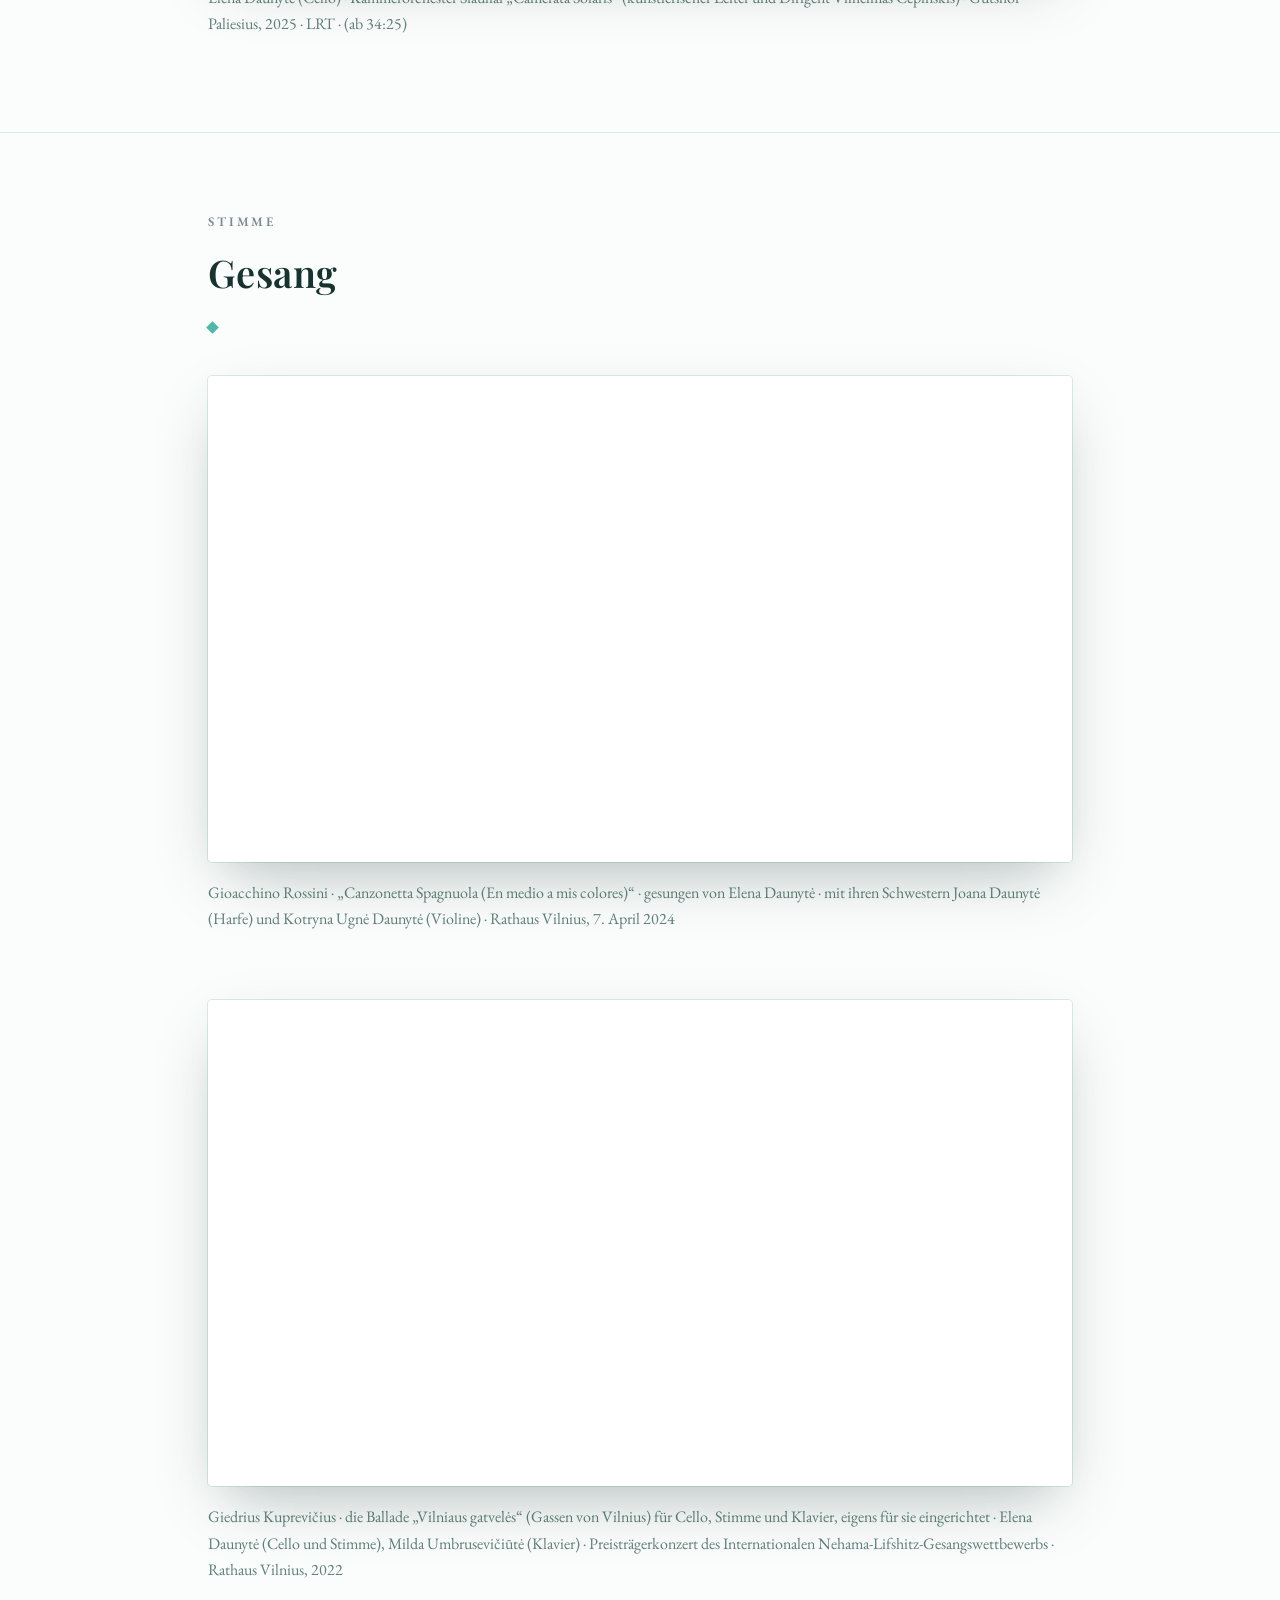
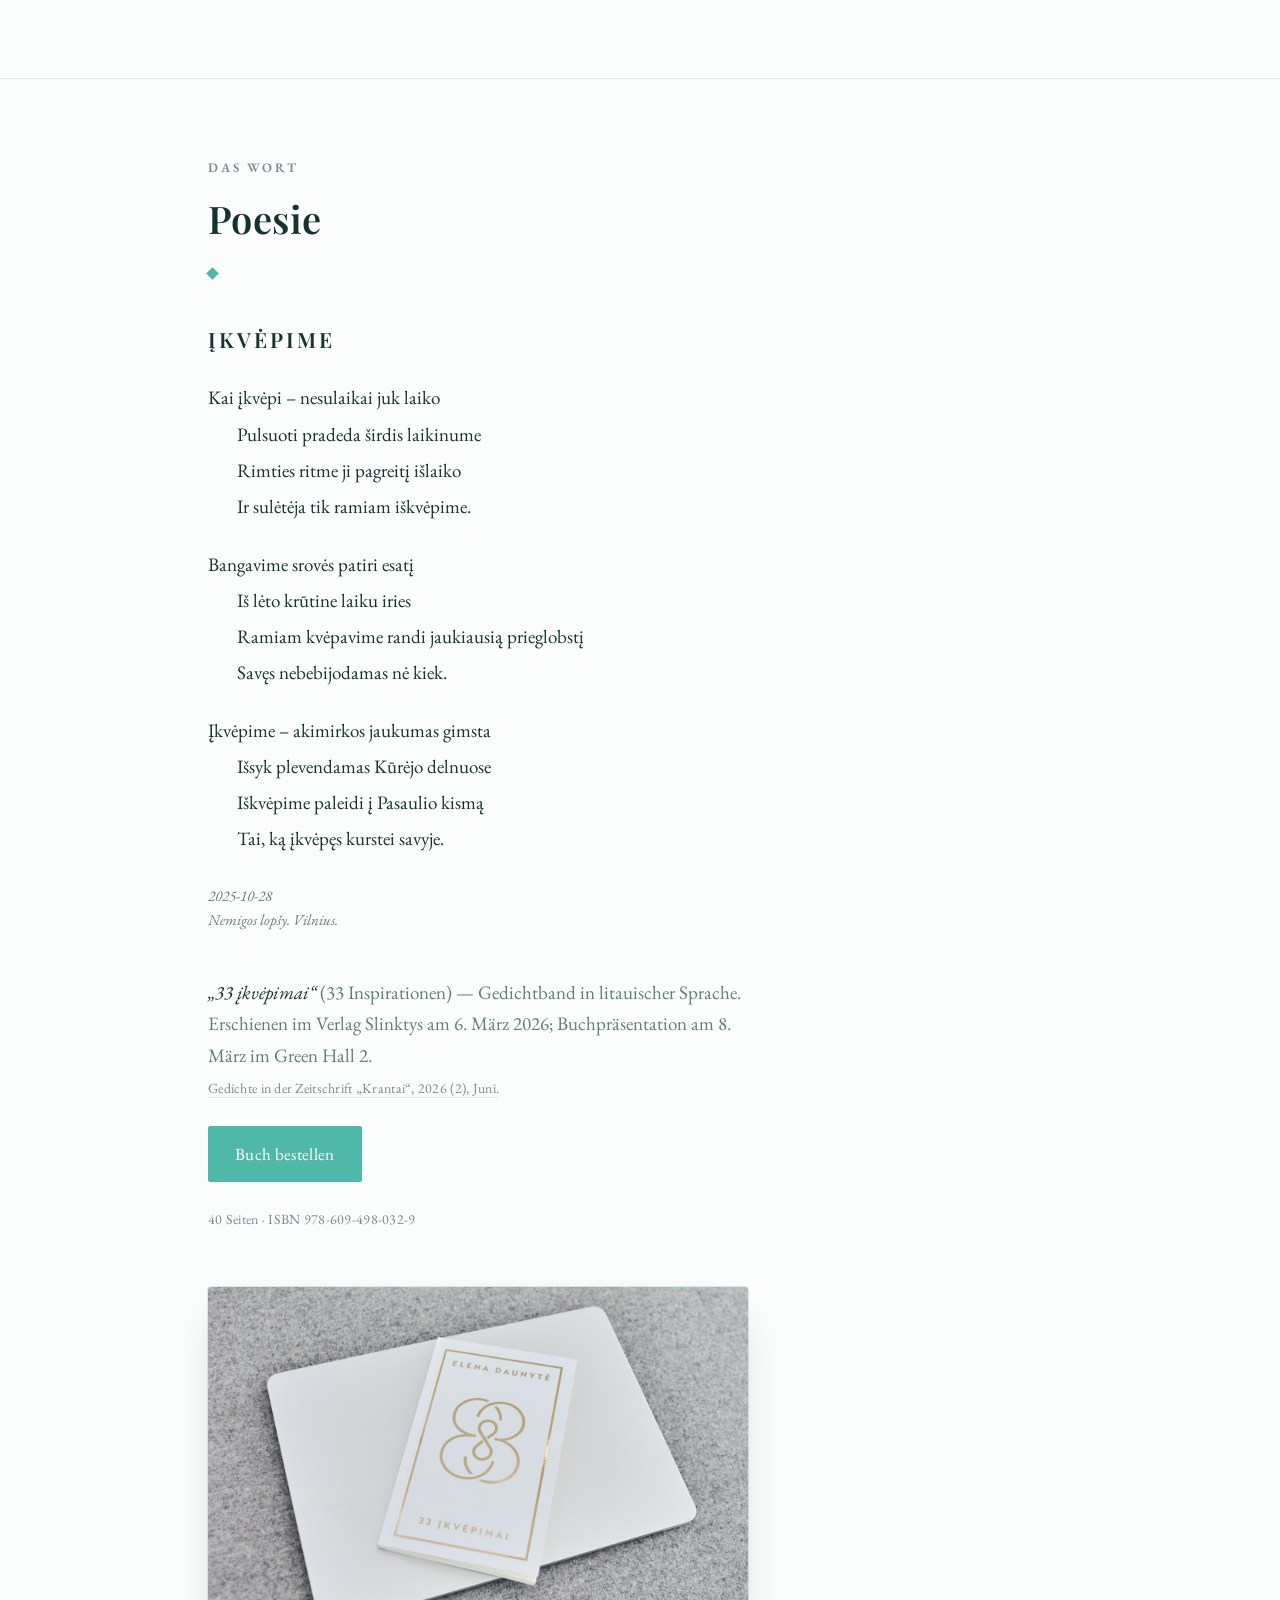
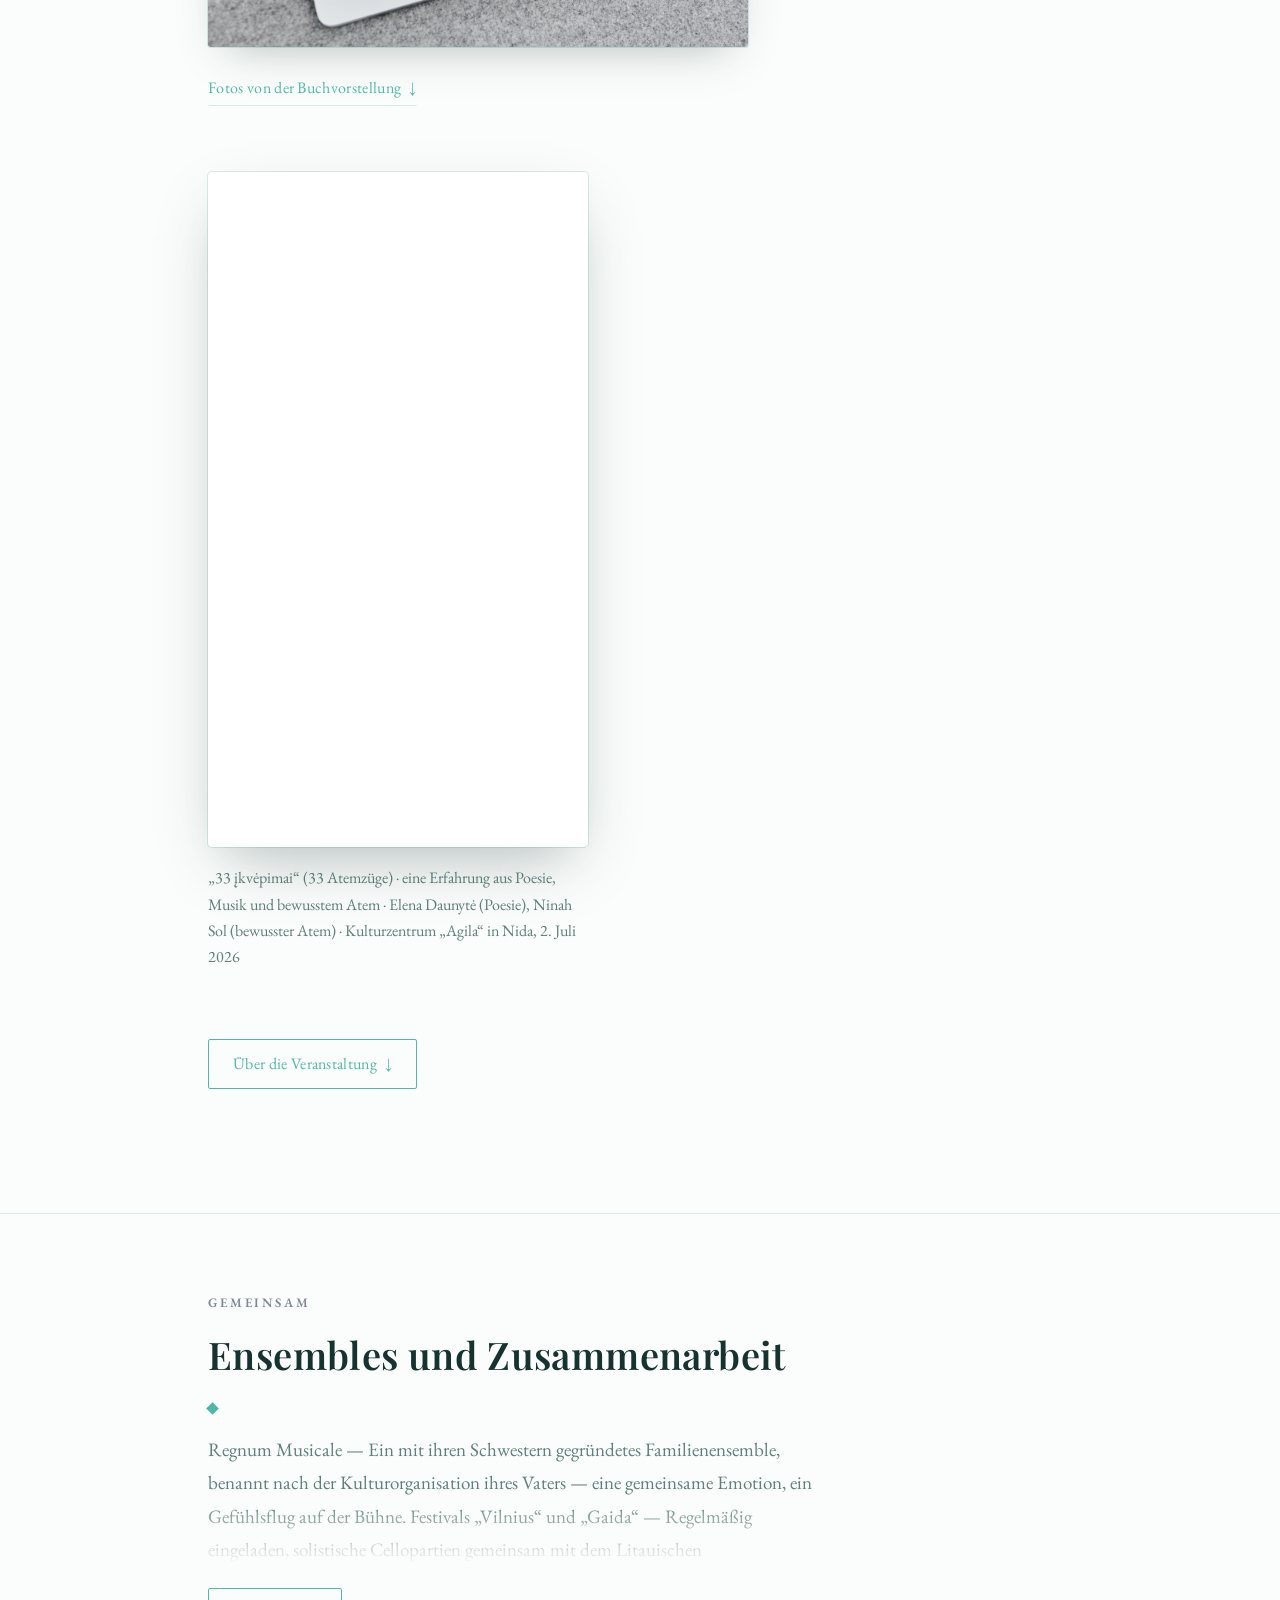
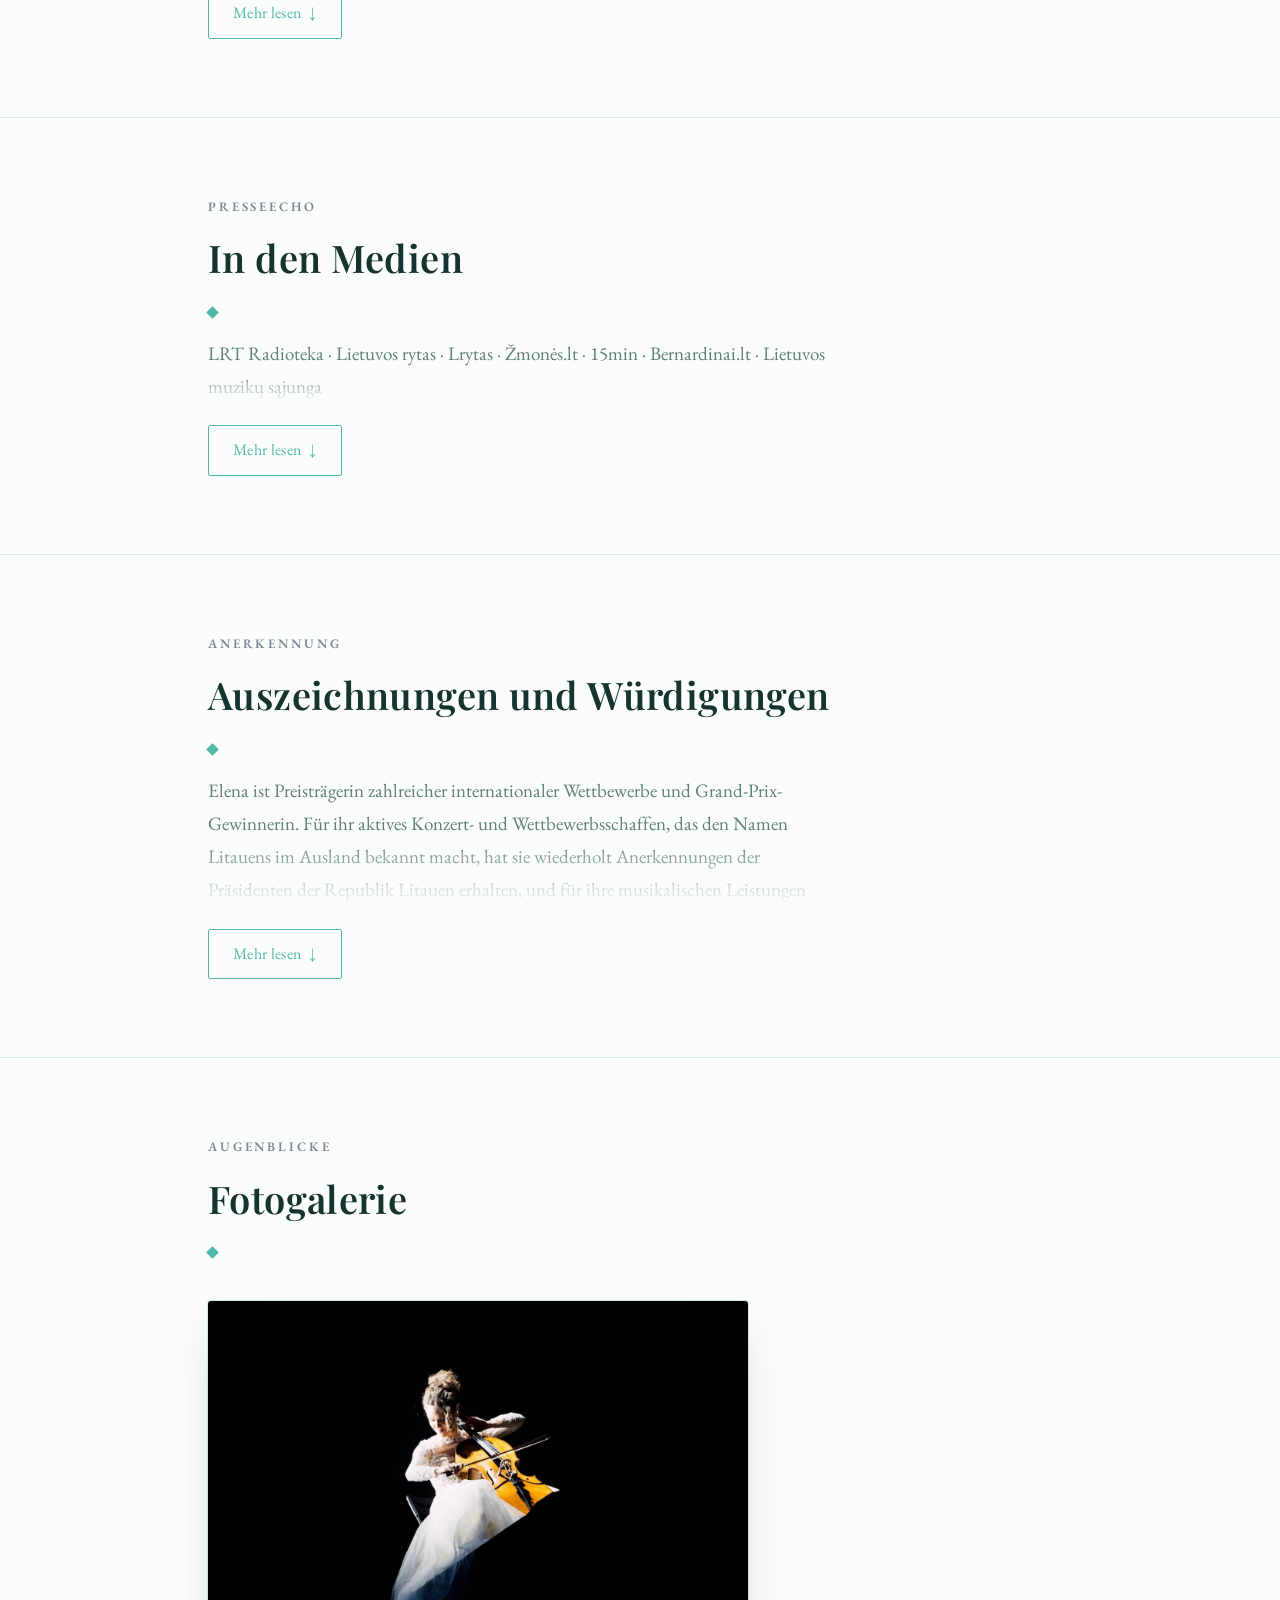
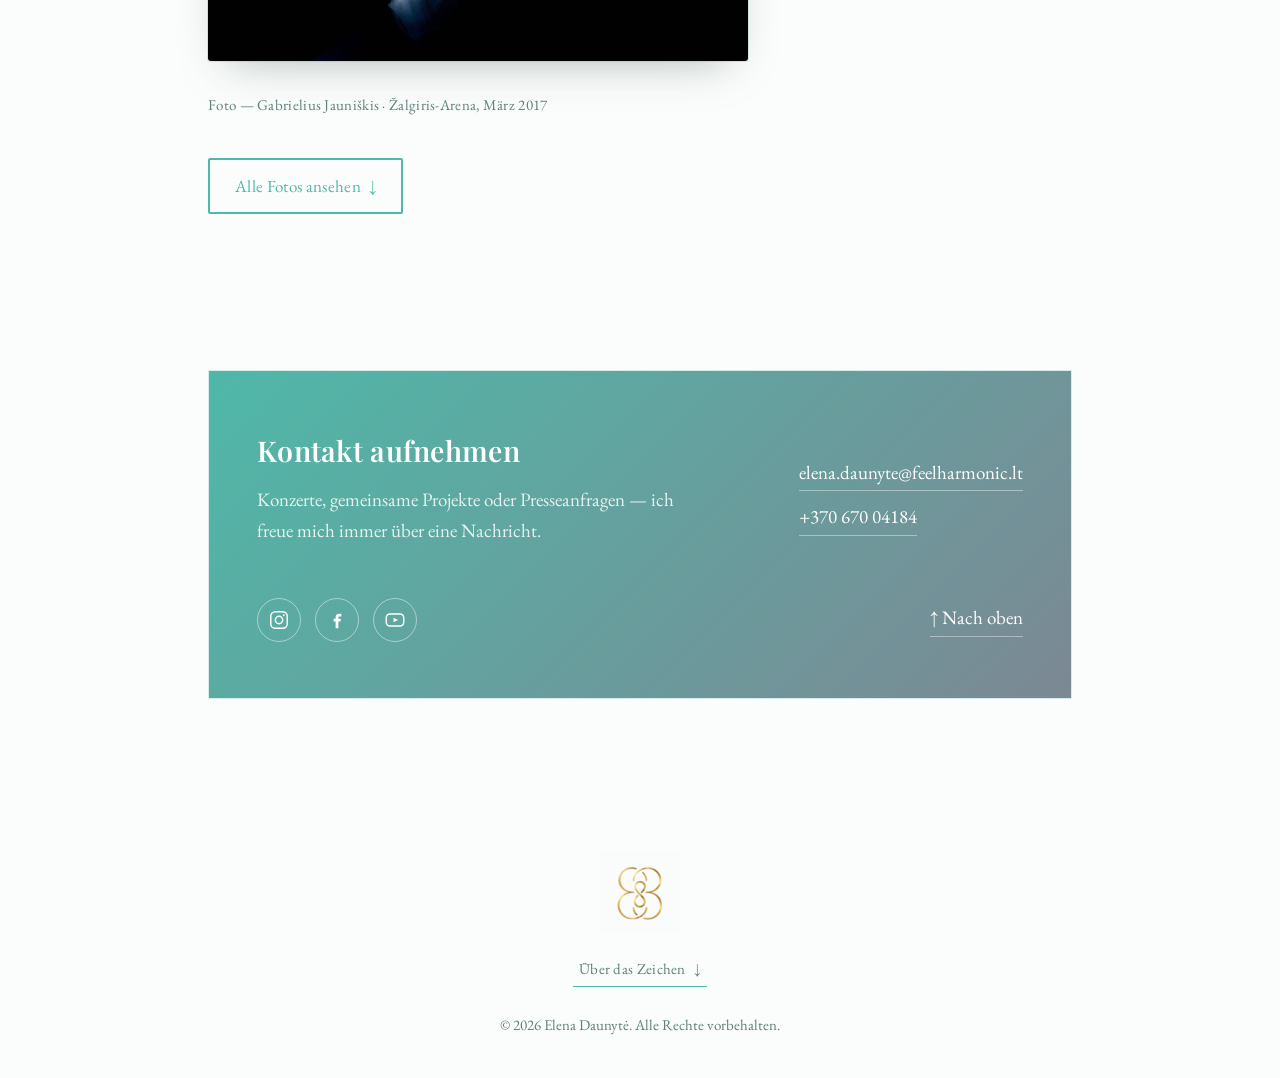
==== commit cfbc2dce: "Strengthen the rule on desktop Across a thousand pixels the pale hairline faded to nothing; it is no" ====
--- a/de/index.html
+++ b/de/index.html
@@ -114,7 +114,7 @@
 <link rel="preconnect" href="https://fonts.googleapis.com">
 <link rel="preconnect" href="https://fonts.gstatic.com" crossorigin>
 <link href="https://fonts.googleapis.com/css2?family=Playfair+Display:ital,wght@0,400;0,500;0,600;1,400&family=EB+Garamond:ital,wght@0,400;0,500;1,400&display=swap" rel="stylesheet">
-<link rel="stylesheet" href="../style.css?v=122">
+<link rel="stylesheet" href="../style.css?v=123">
 </head>
 <body>
 
--- a/style.css
+++ b/style.css
@@ -737,6 +737,11 @@
   background:#cfe6e1;
   margin-top:24px;
 }
+/* Kompiuteryje linija ilga ir blyški pranyktų, tad ji storesnė ir
+   smaragdinė; telefone ji trumpa, ten užtenka šviesios. */
+@media (min-width:861px){
+  #events .section-head::after{height:2px; background:var(--accent);}
+}
 
 /* Spalva tenka tik kvietimo tekstui — sekcija lieka ant to paties
    kreminio fono kaip visos kitos. */
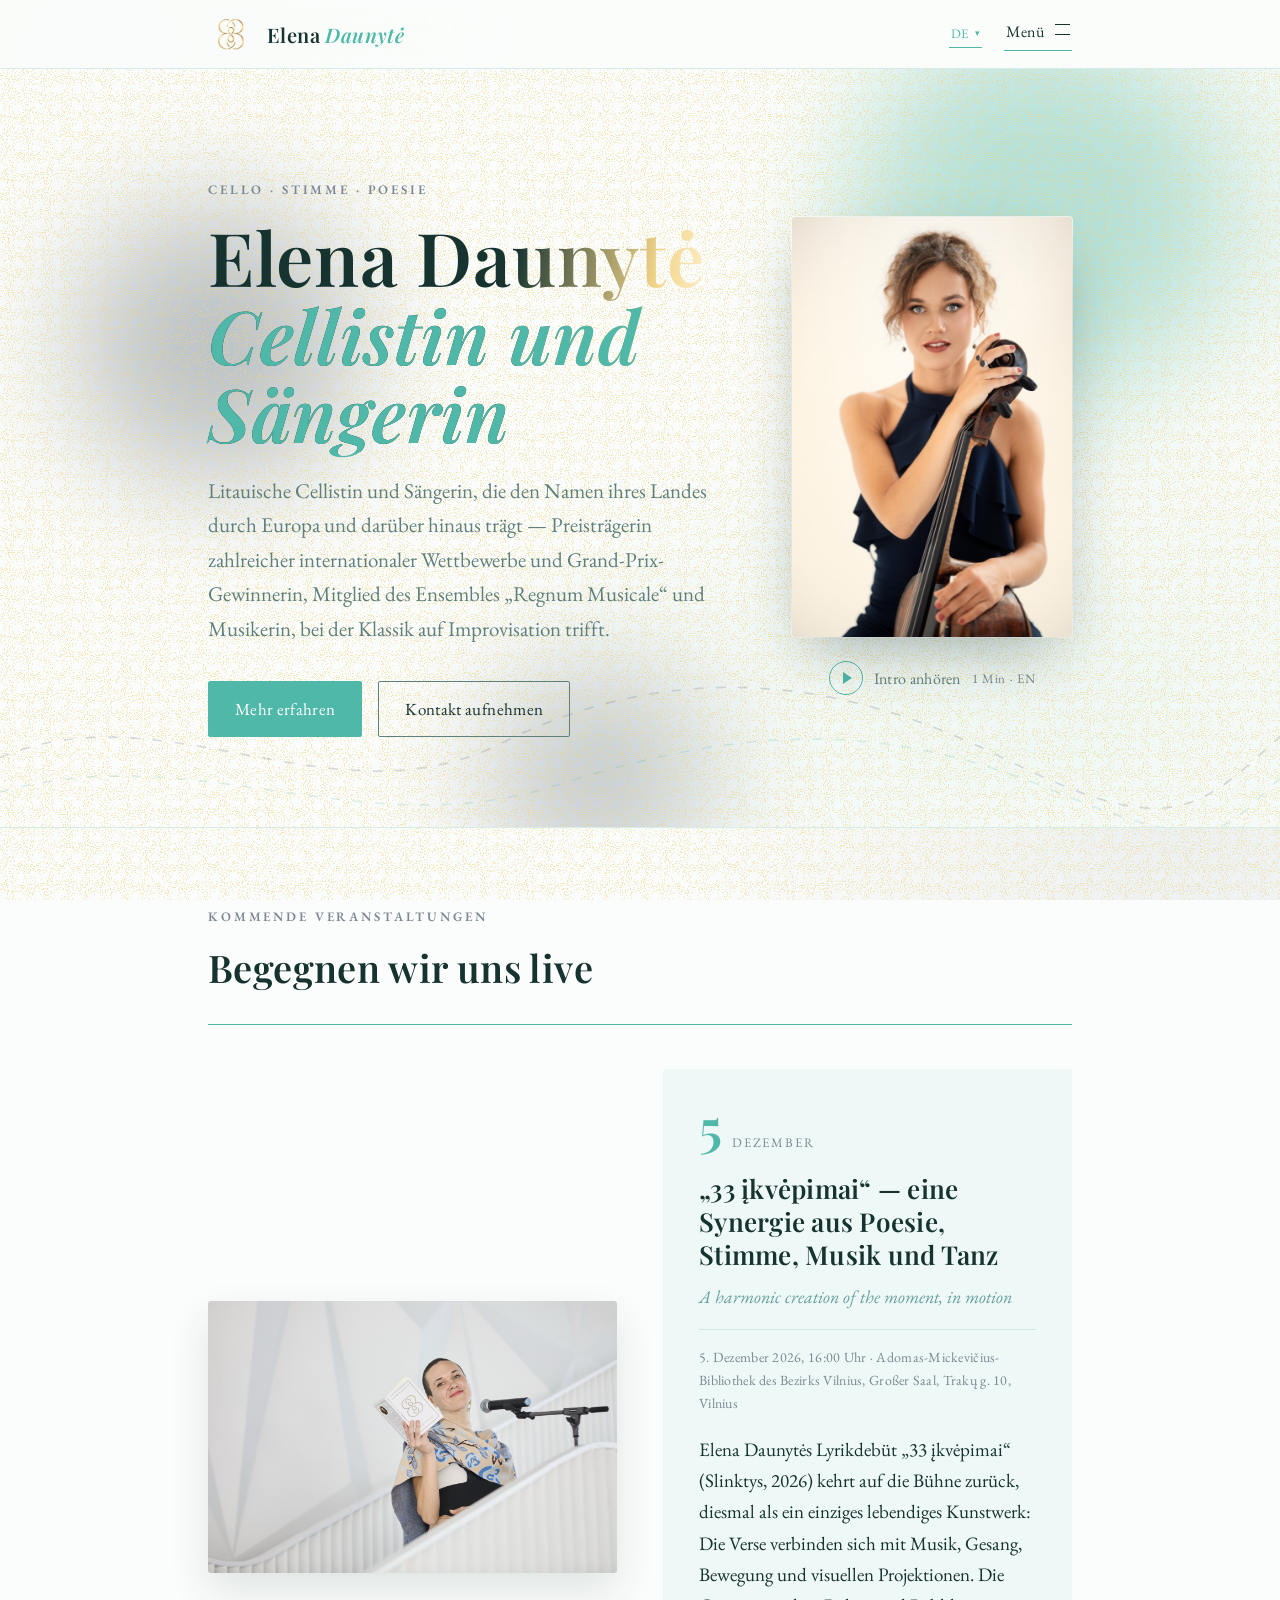
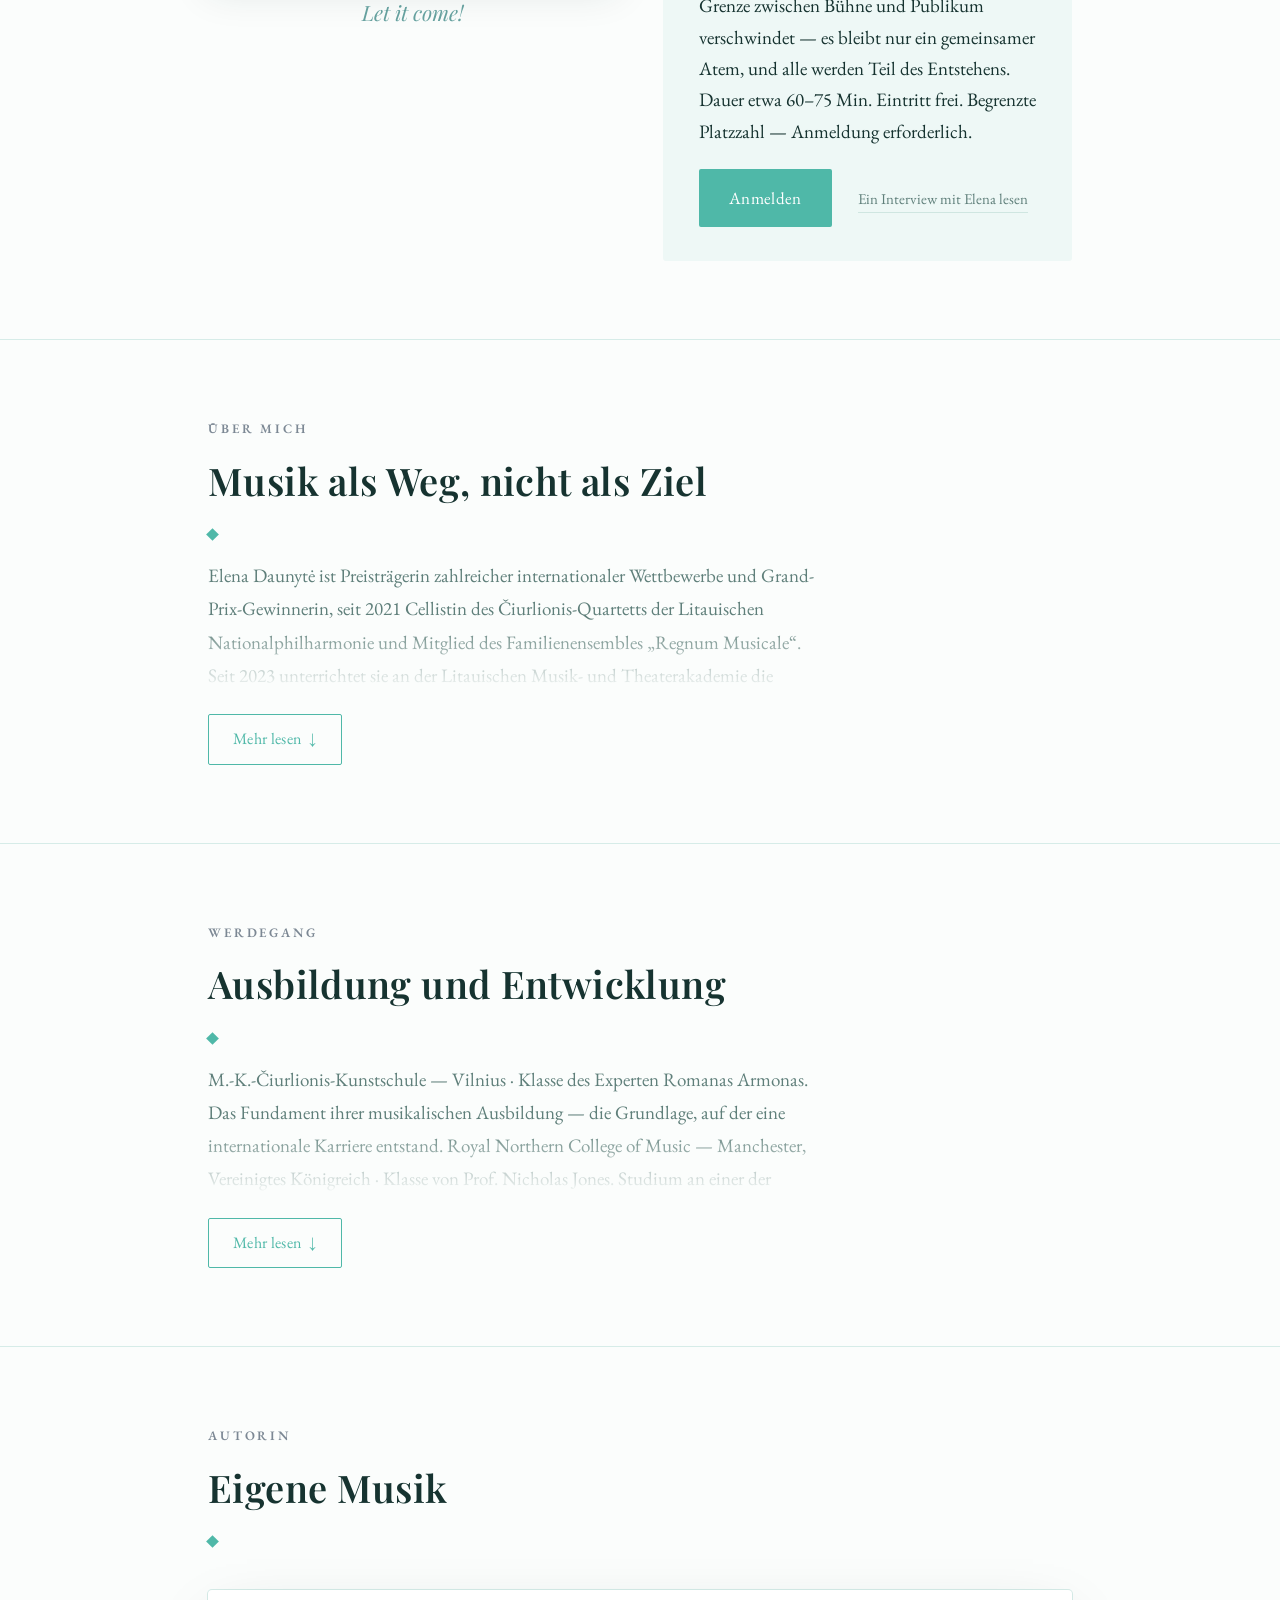
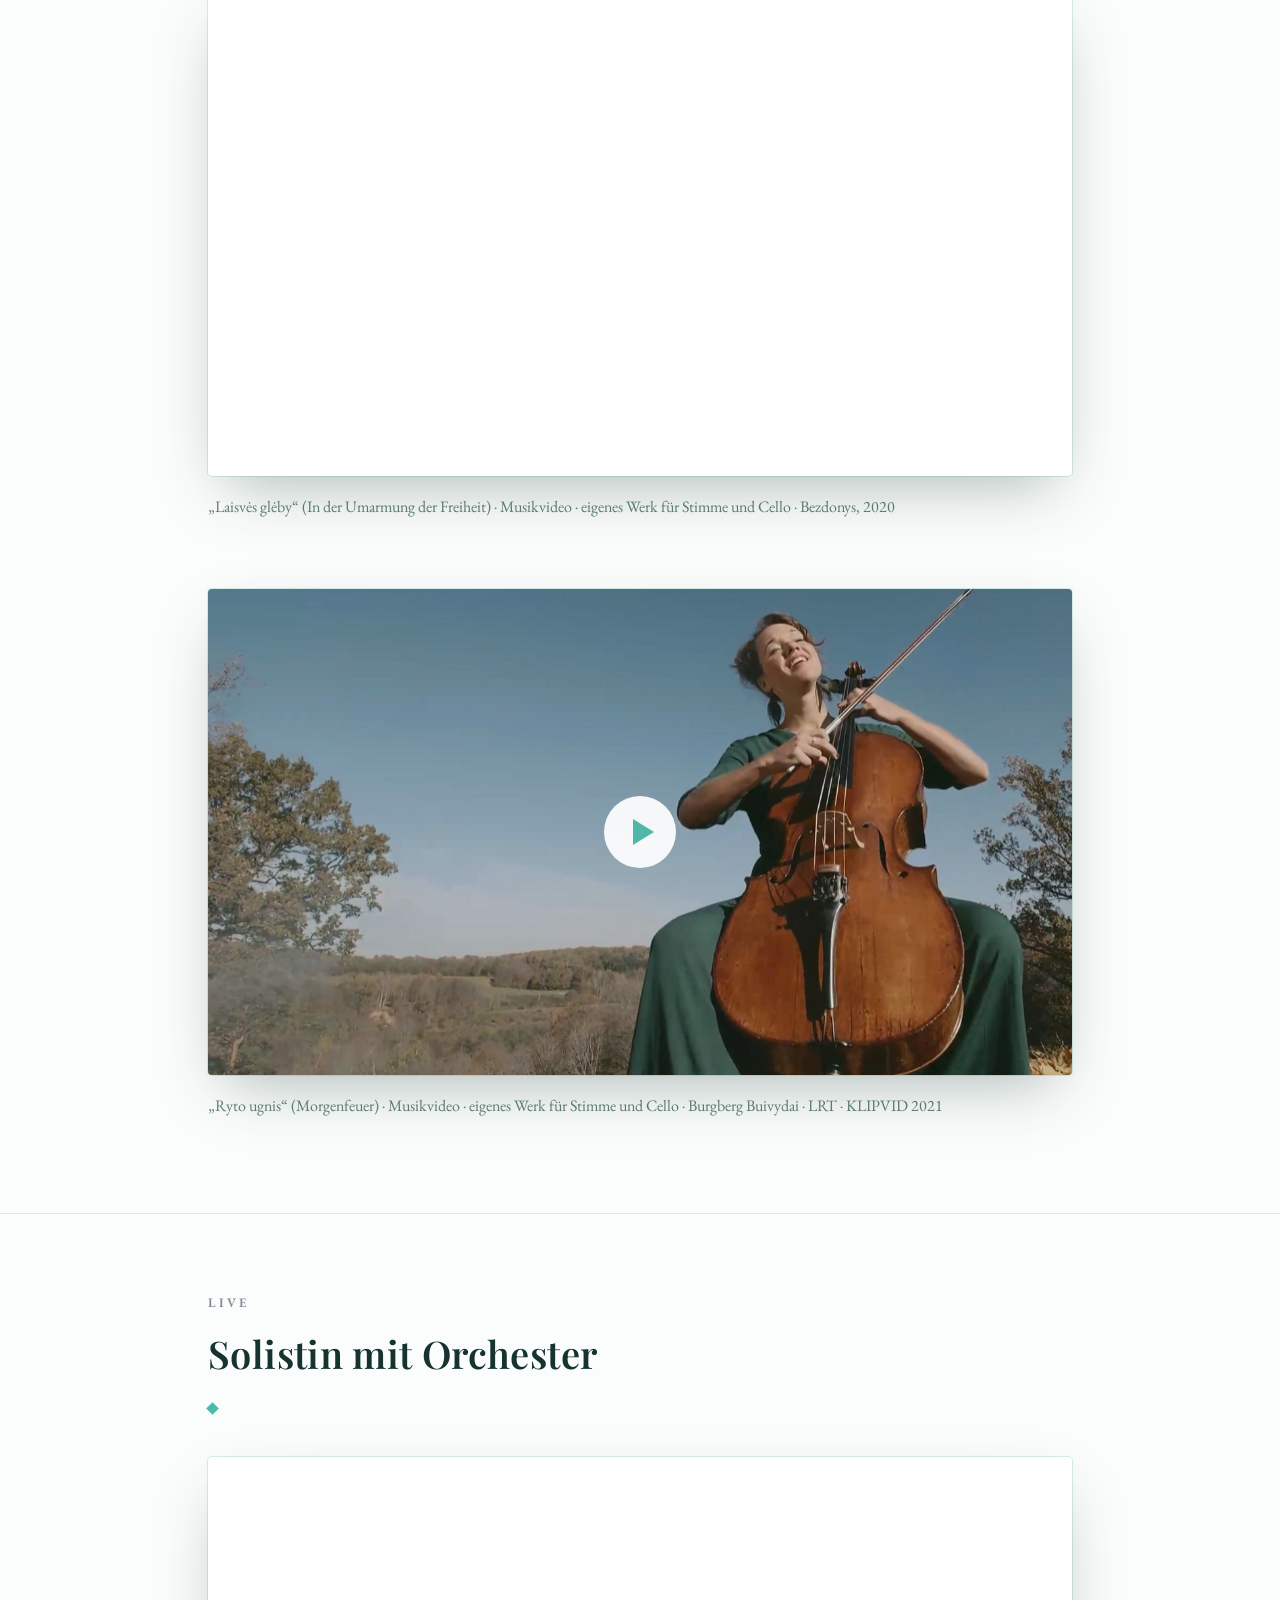
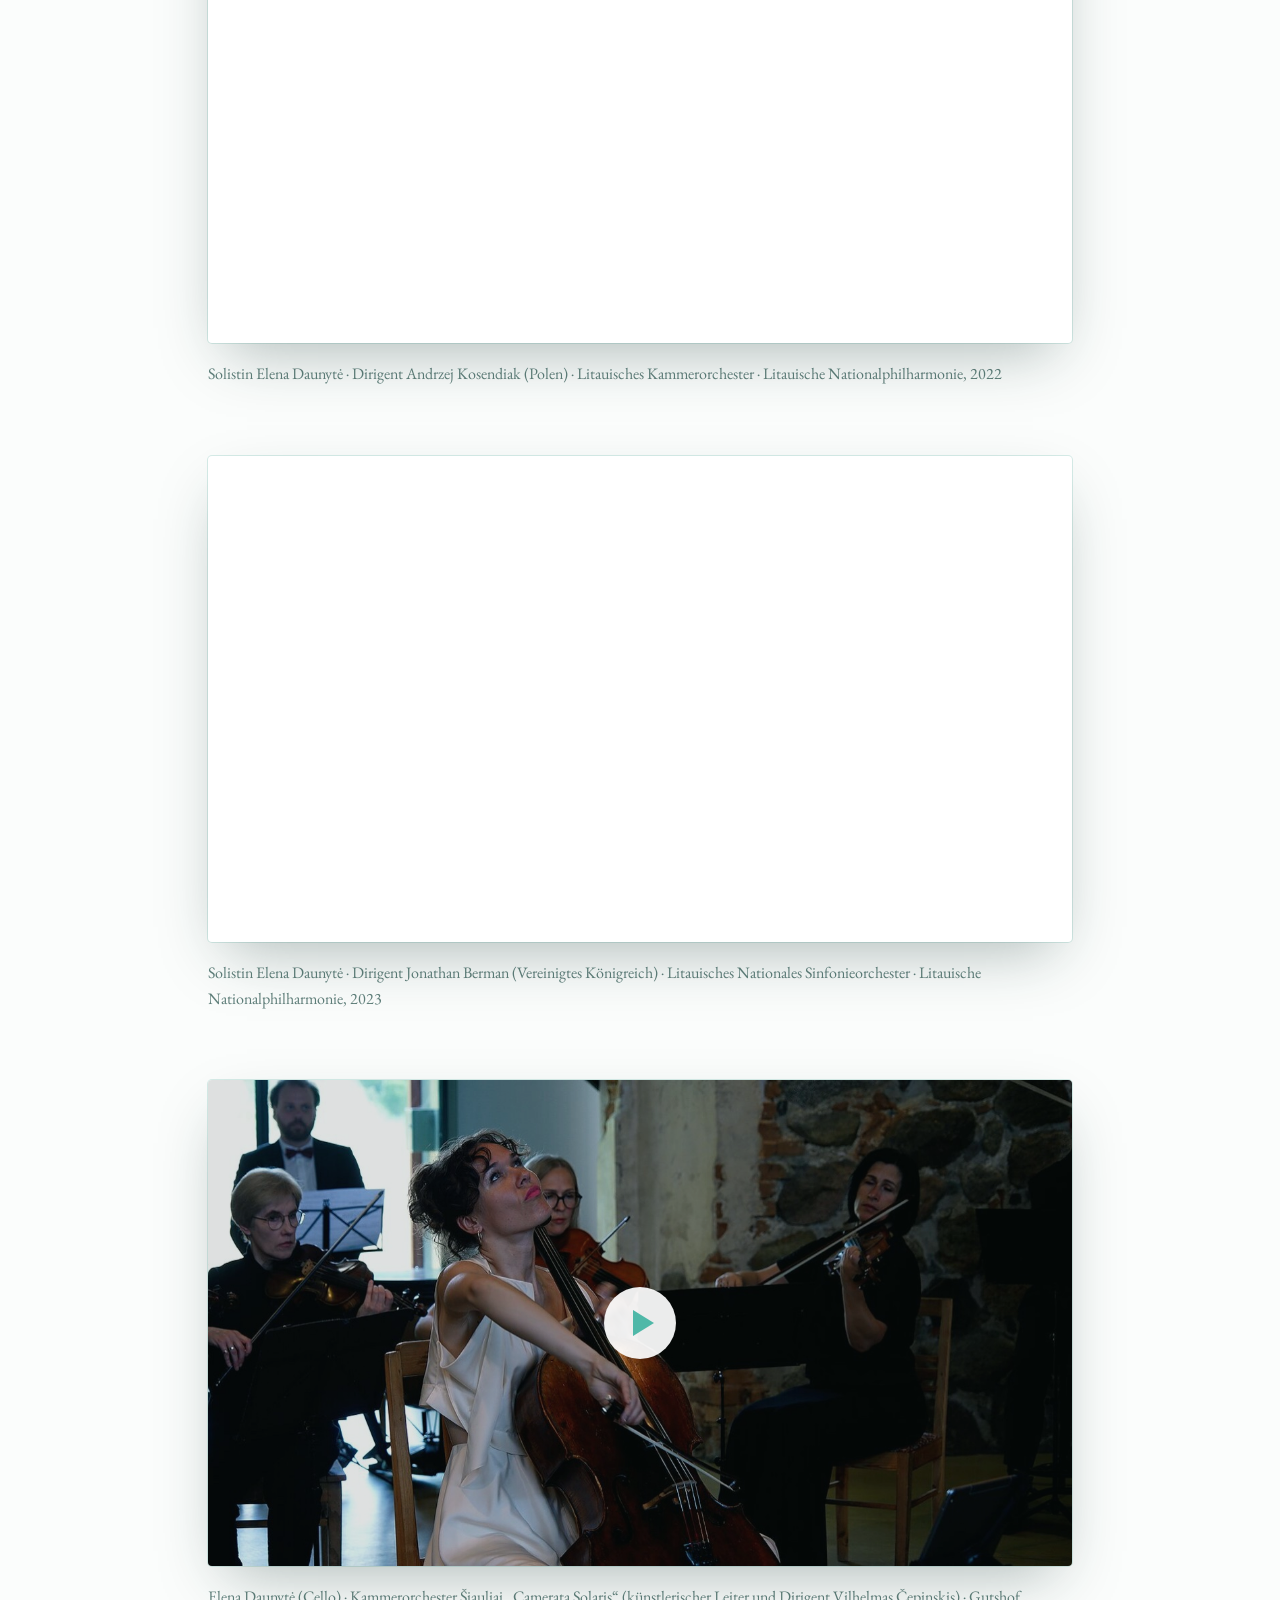
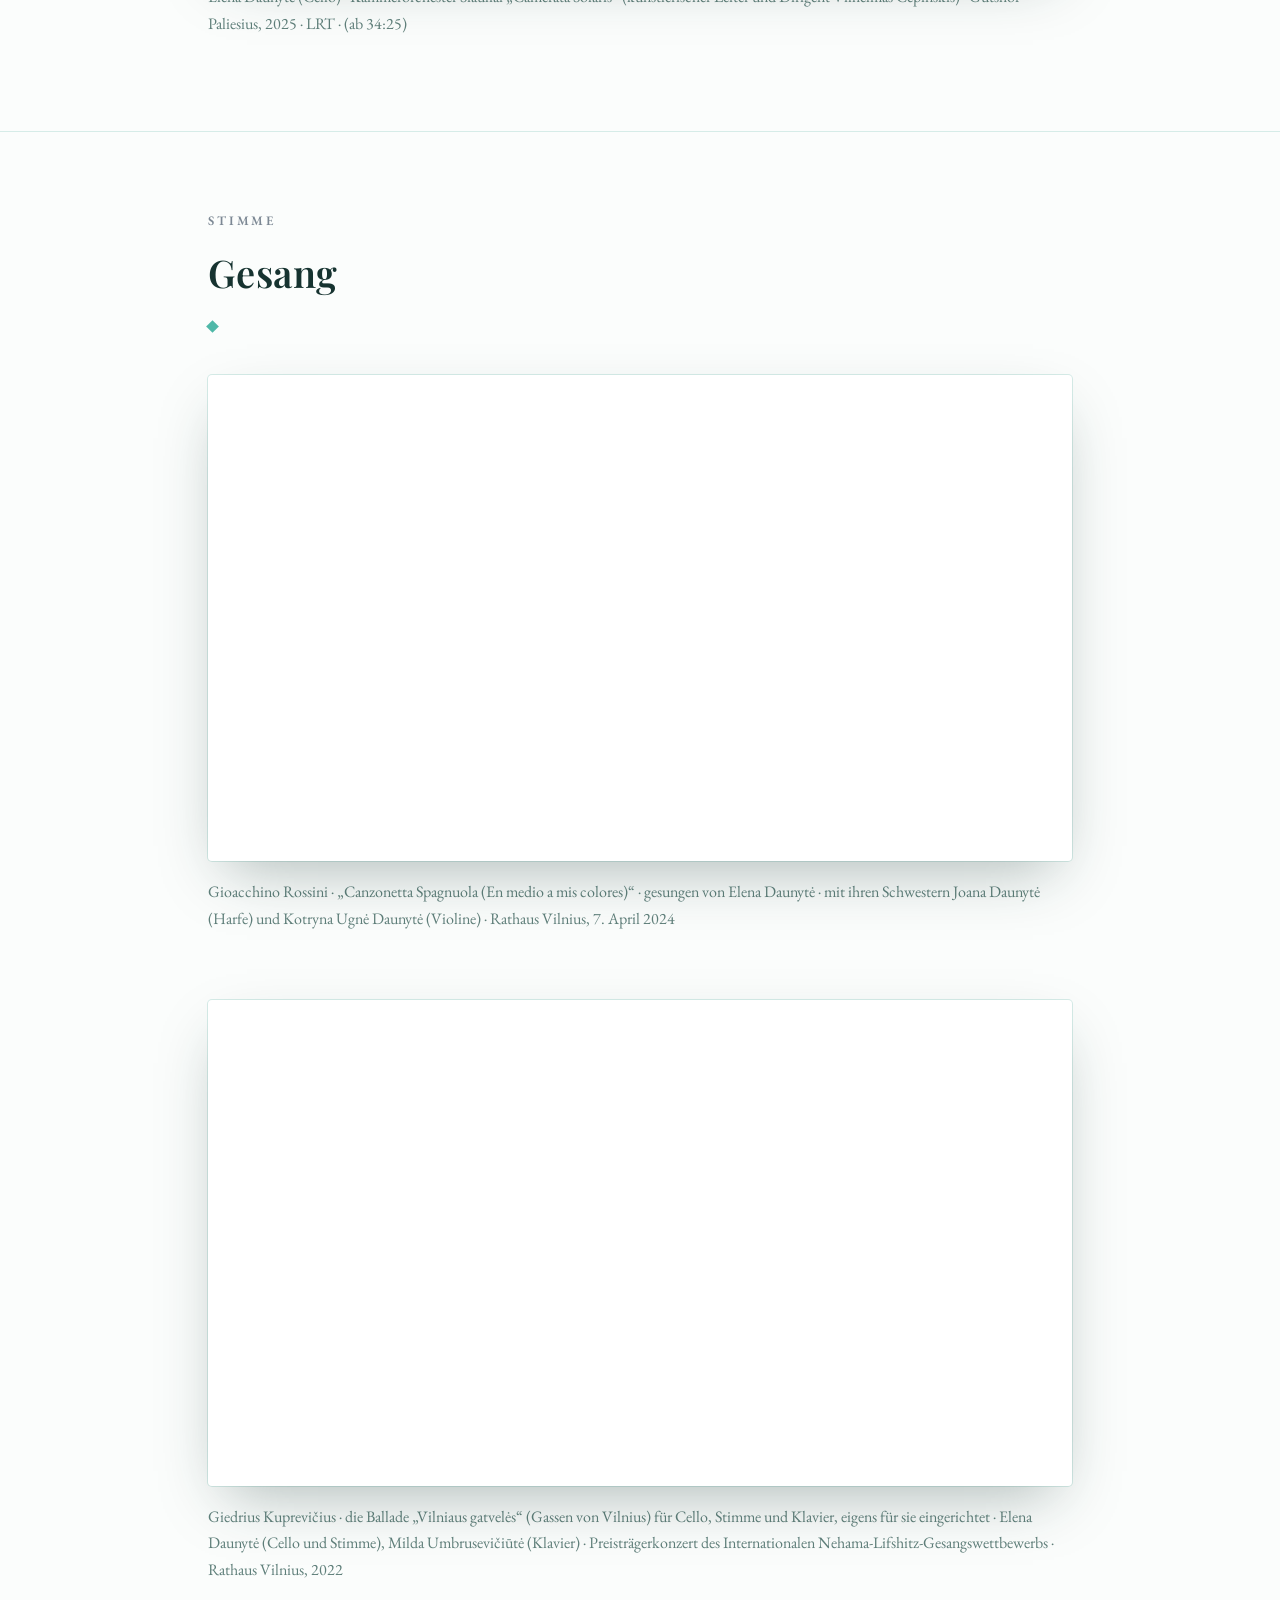
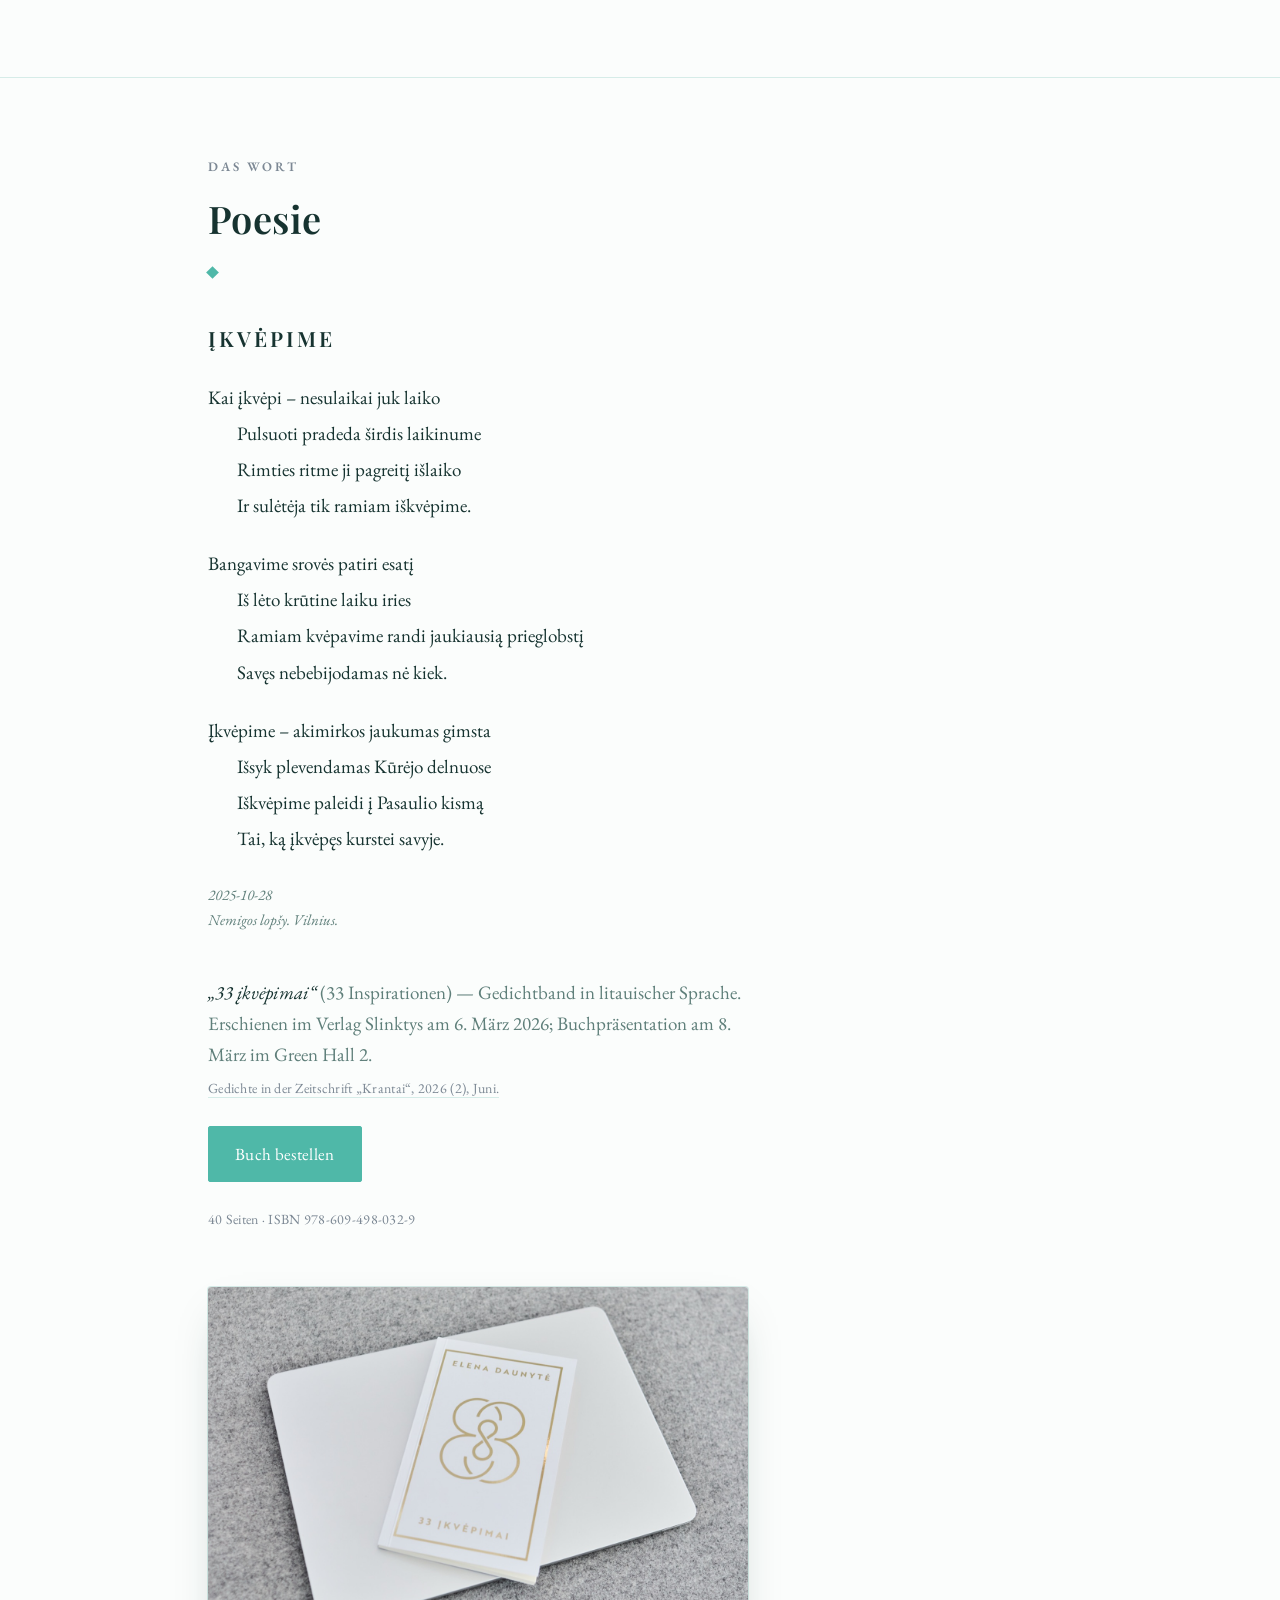
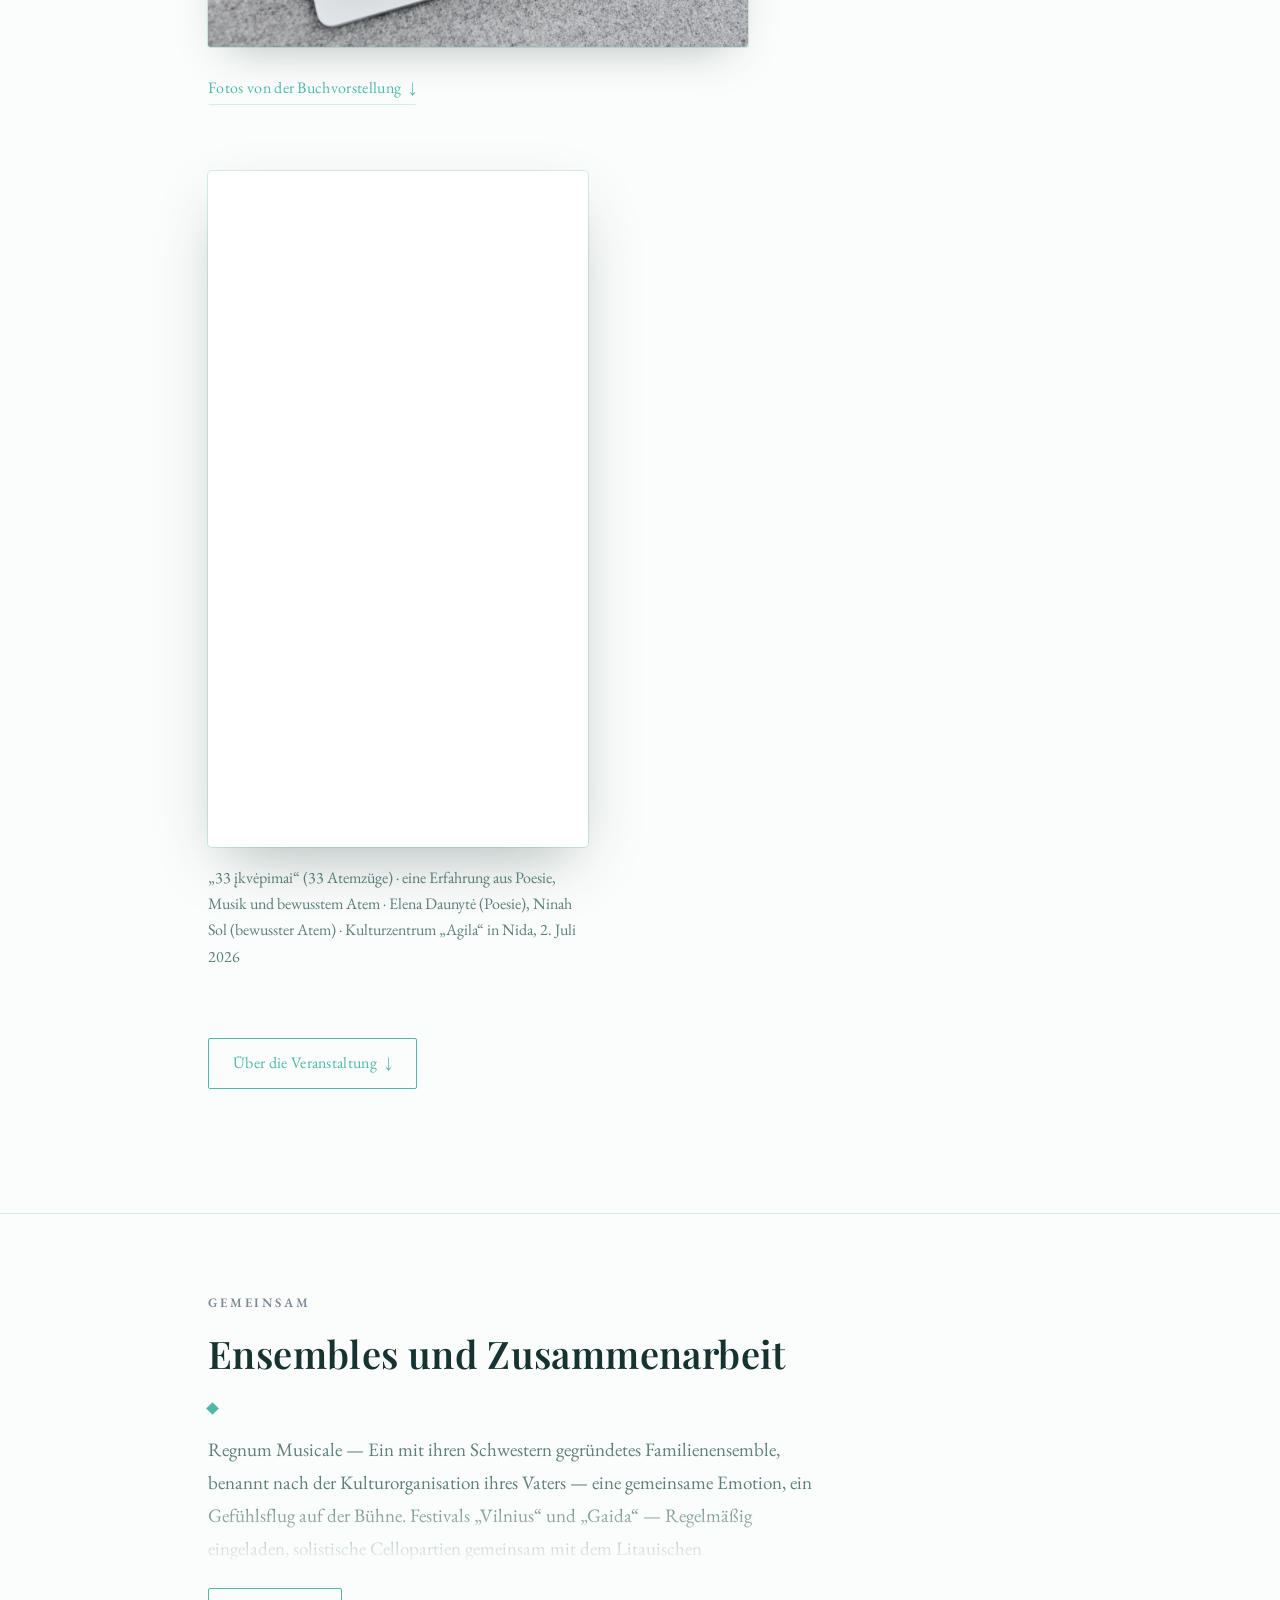
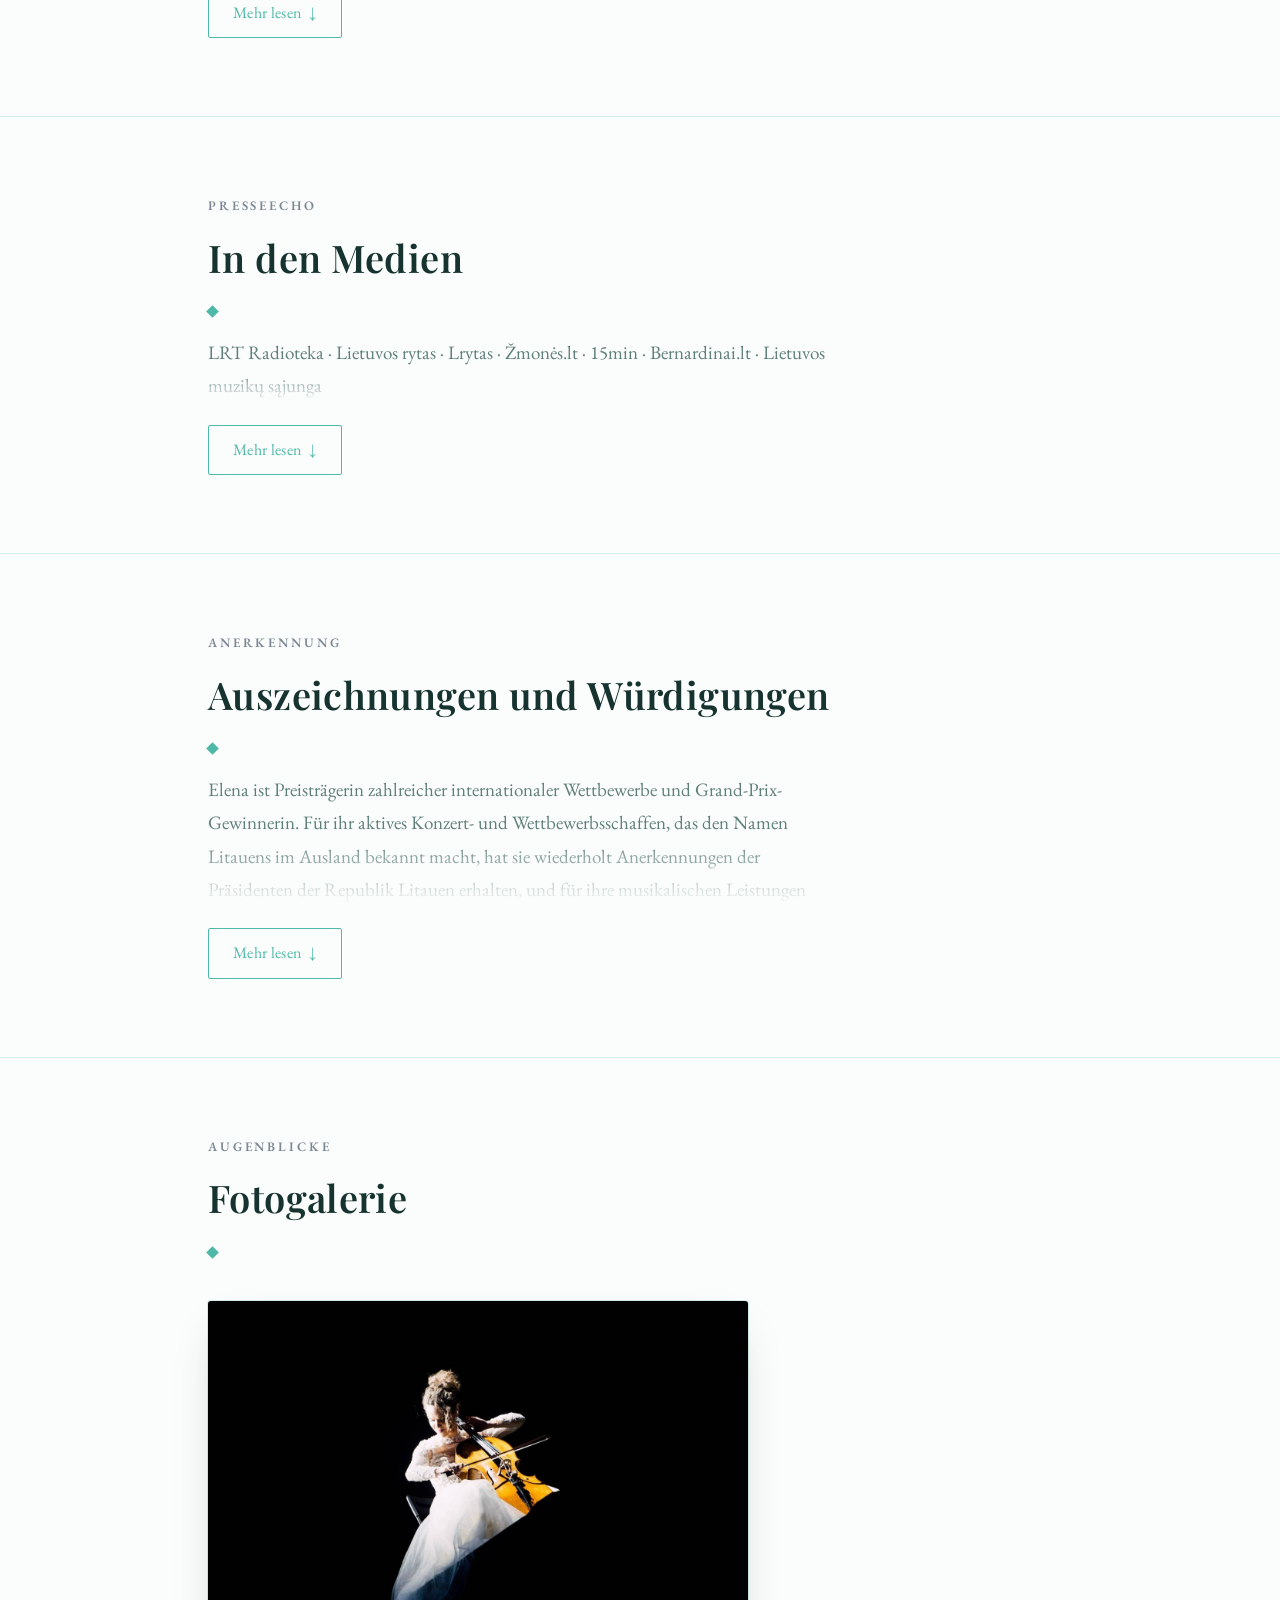
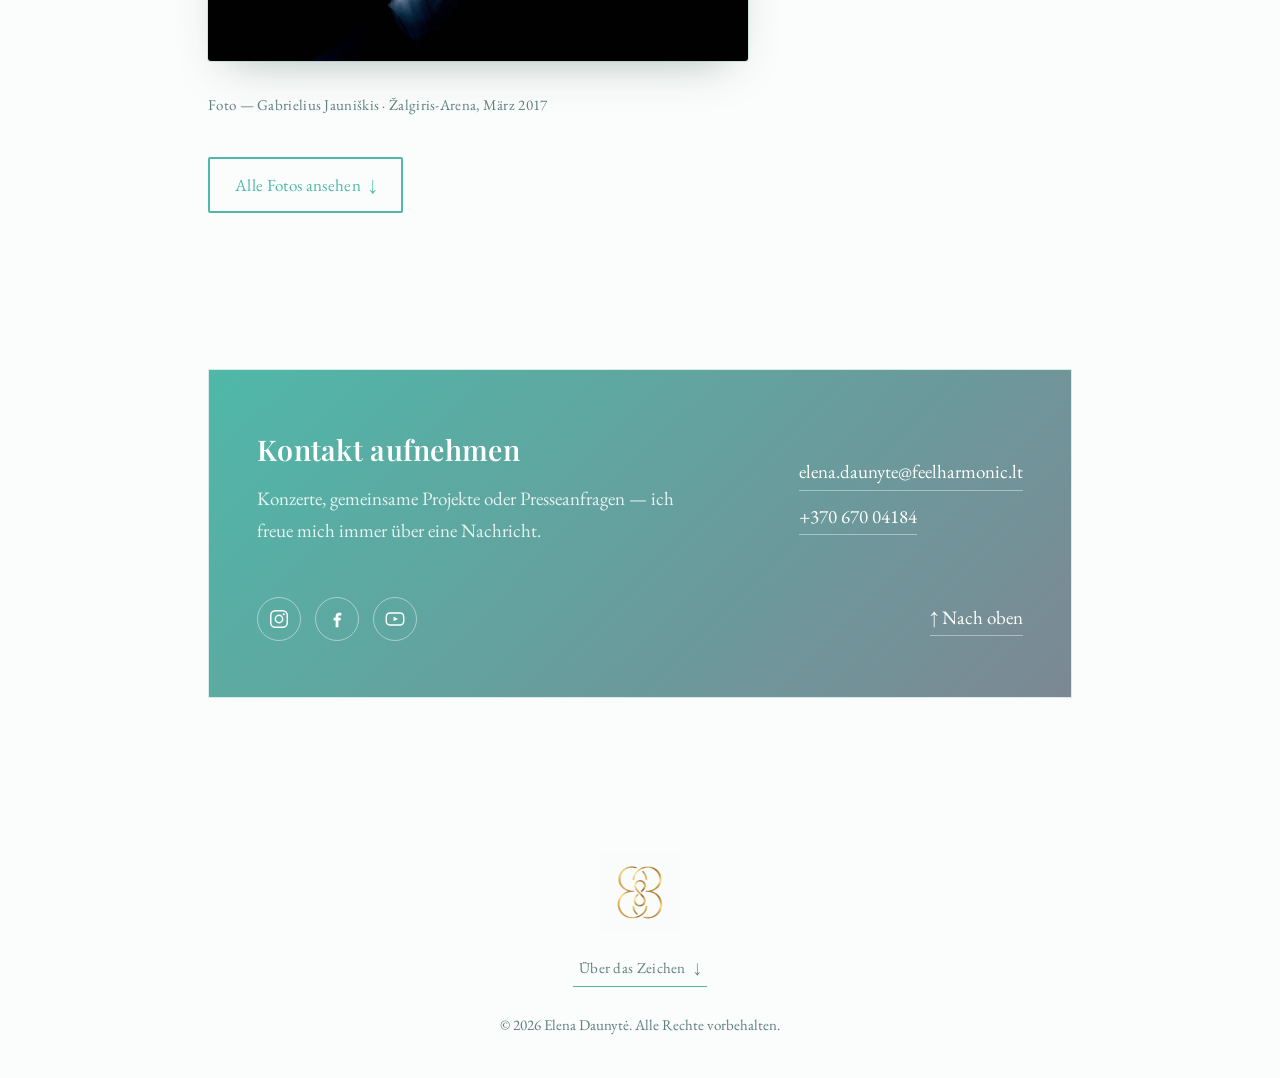
==== commit cf4c5d12: "Thin the desktop rule a touch Two pixels was a shade heavy across the full width; one and a half kee" ====
--- a/de/index.html
+++ b/de/index.html
@@ -114,7 +114,7 @@
 <link rel="preconnect" href="https://fonts.googleapis.com">
 <link rel="preconnect" href="https://fonts.gstatic.com" crossorigin>
 <link href="https://fonts.googleapis.com/css2?family=Playfair+Display:ital,wght@0,400;0,500;0,600;1,400&family=EB+Garamond:ital,wght@0,400;0,500;1,400&display=swap" rel="stylesheet">
-<link rel="stylesheet" href="../style.css?v=123">
+<link rel="stylesheet" href="../style.css?v=124">
 </head>
 <body>
 
--- a/style.css
+++ b/style.css
@@ -740,7 +740,7 @@
 /* Kompiuteryje linija ilga ir blyški pranyktų, tad ji storesnė ir
    smaragdinė; telefone ji trumpa, ten užtenka šviesios. */
 @media (min-width:861px){
-  #events .section-head::after{height:2px; background:var(--accent);}
+  #events .section-head::after{height:1.5px; background:var(--accent);}
 }
 
 /* Spalva tenka tik kvietimo tekstui — sekcija lieka ant to paties
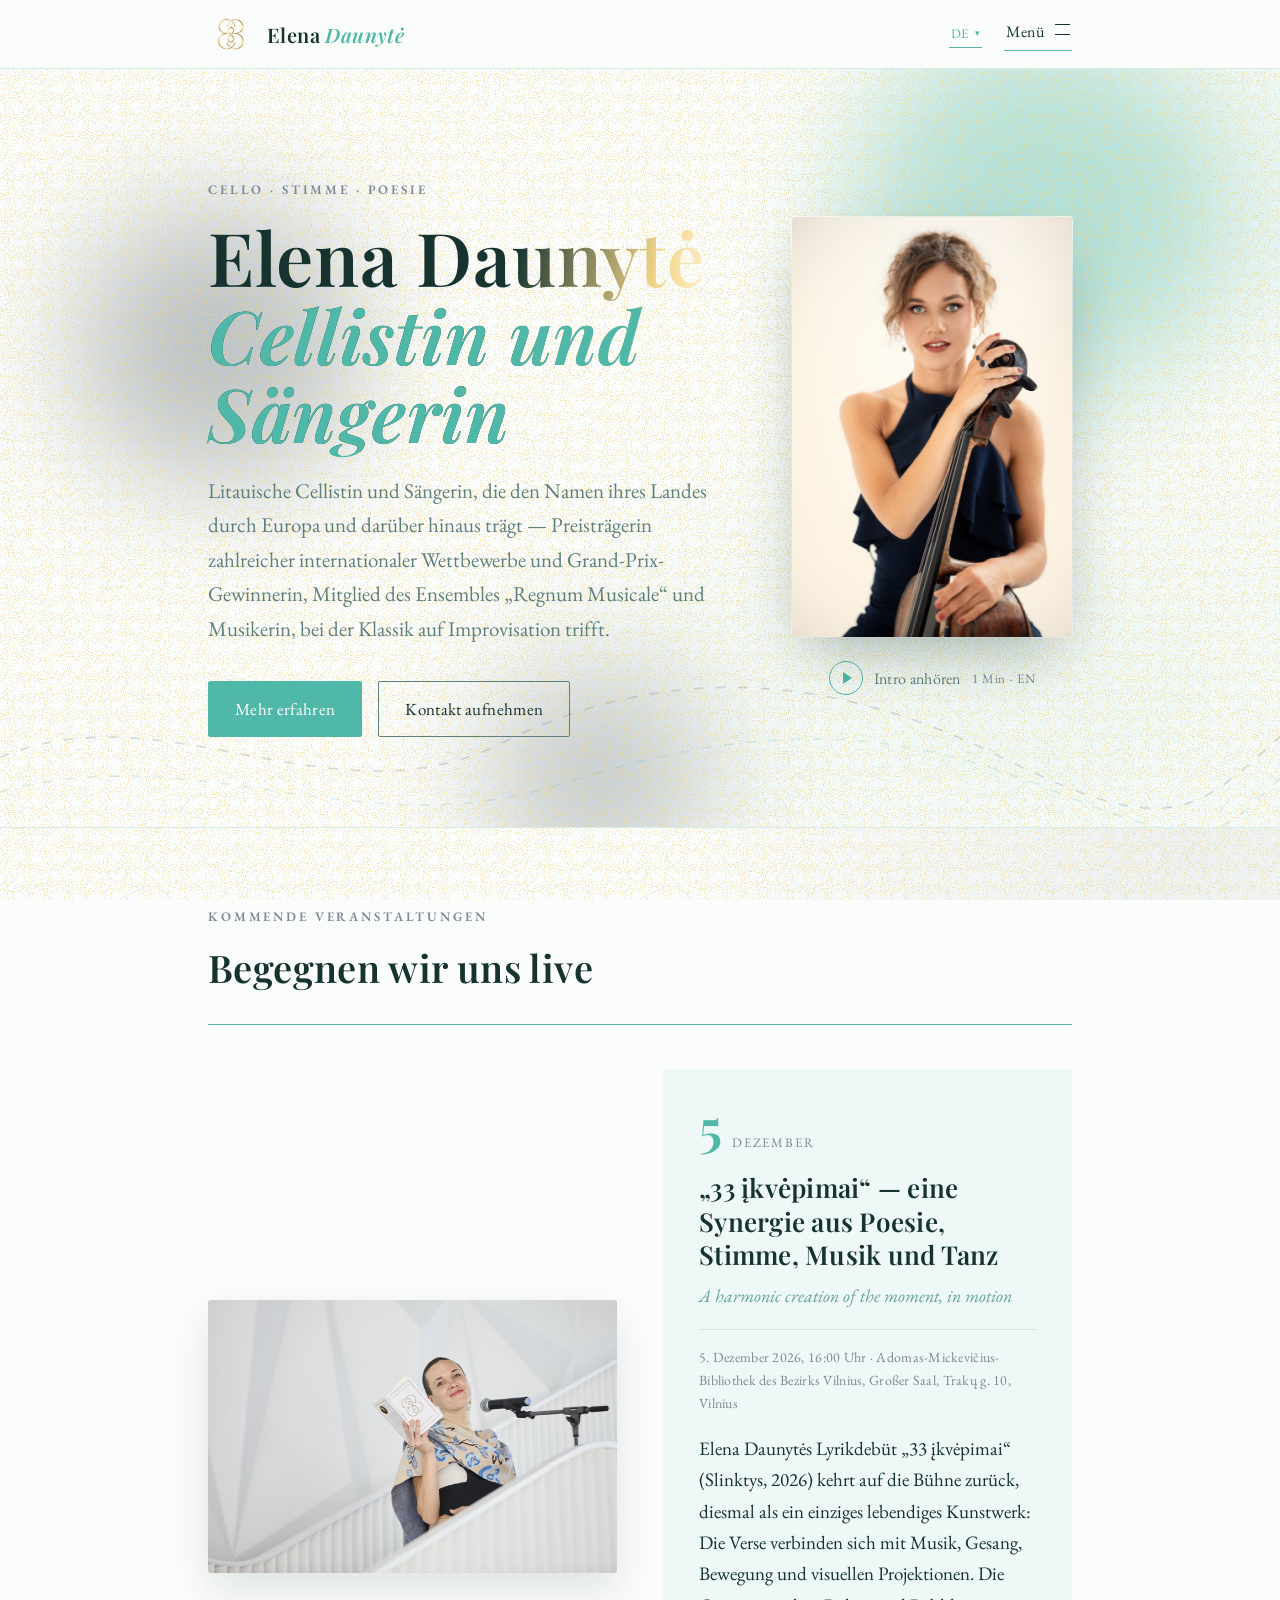
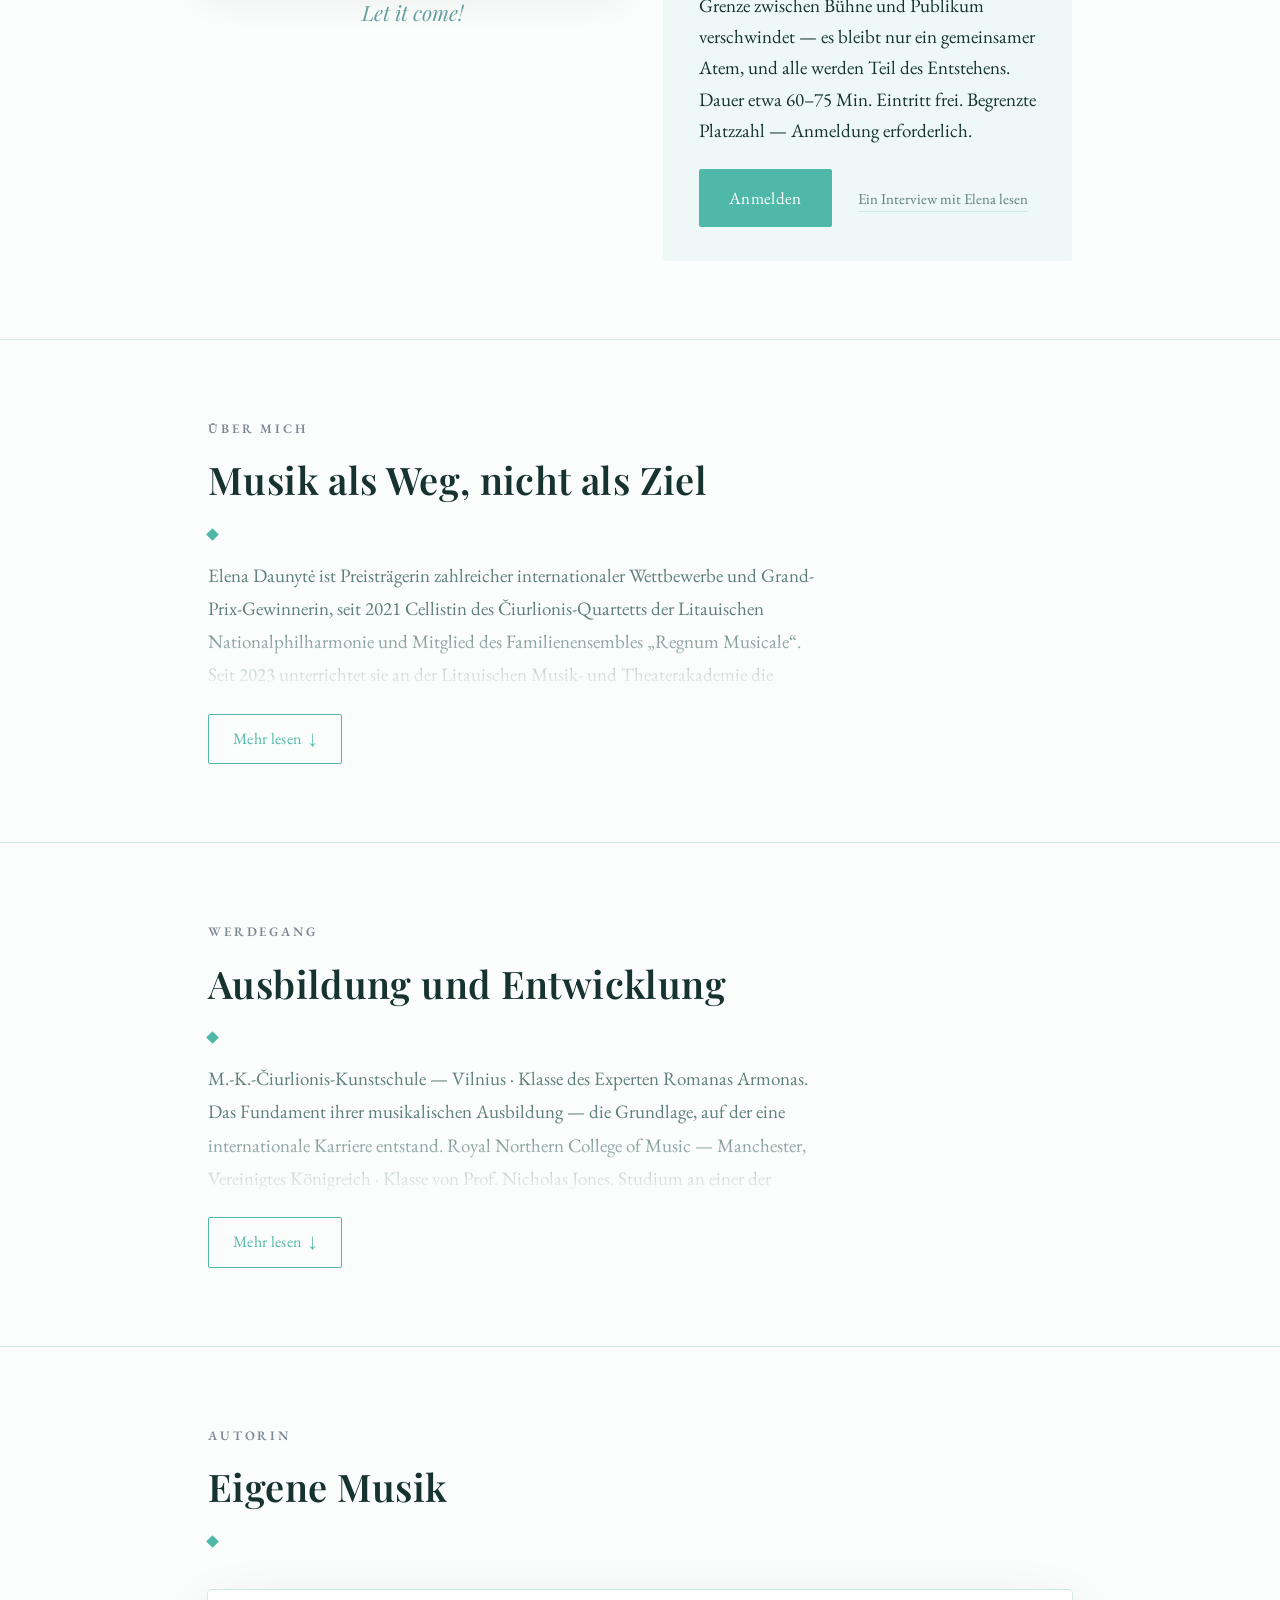
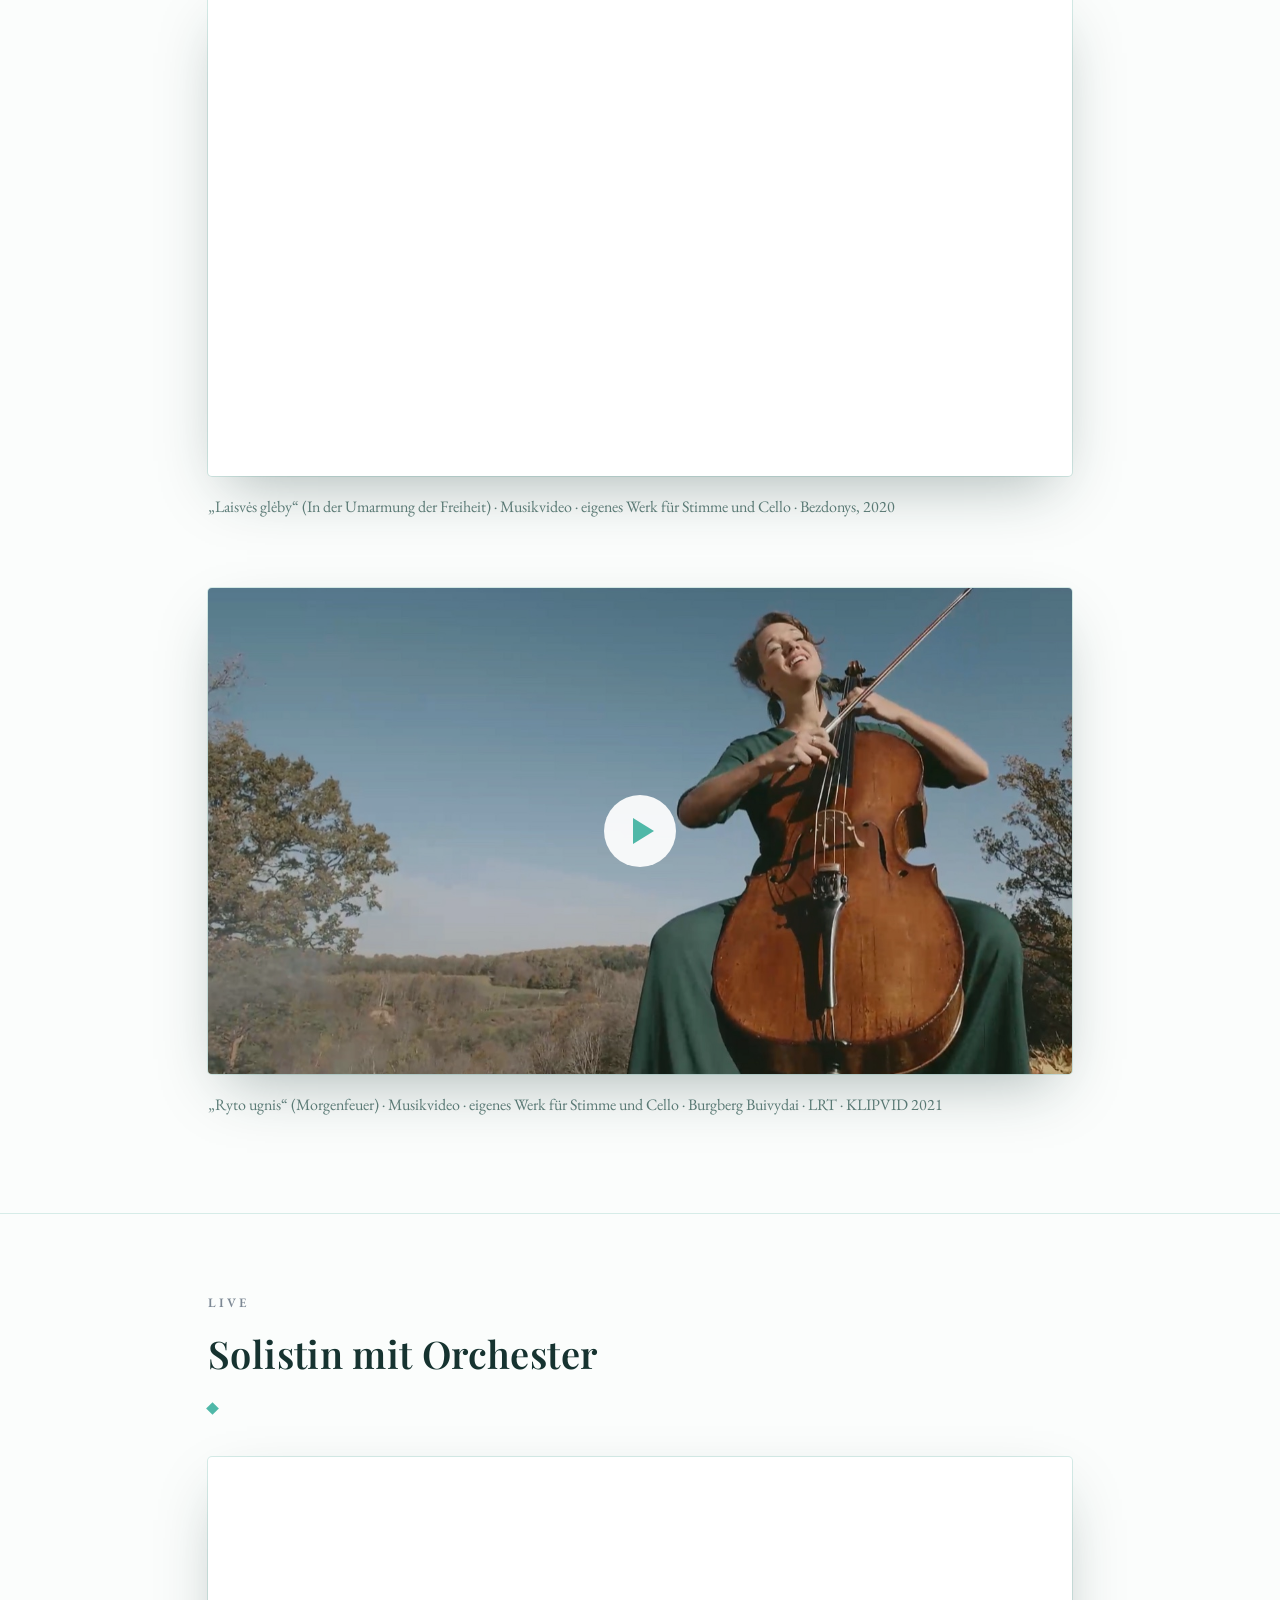
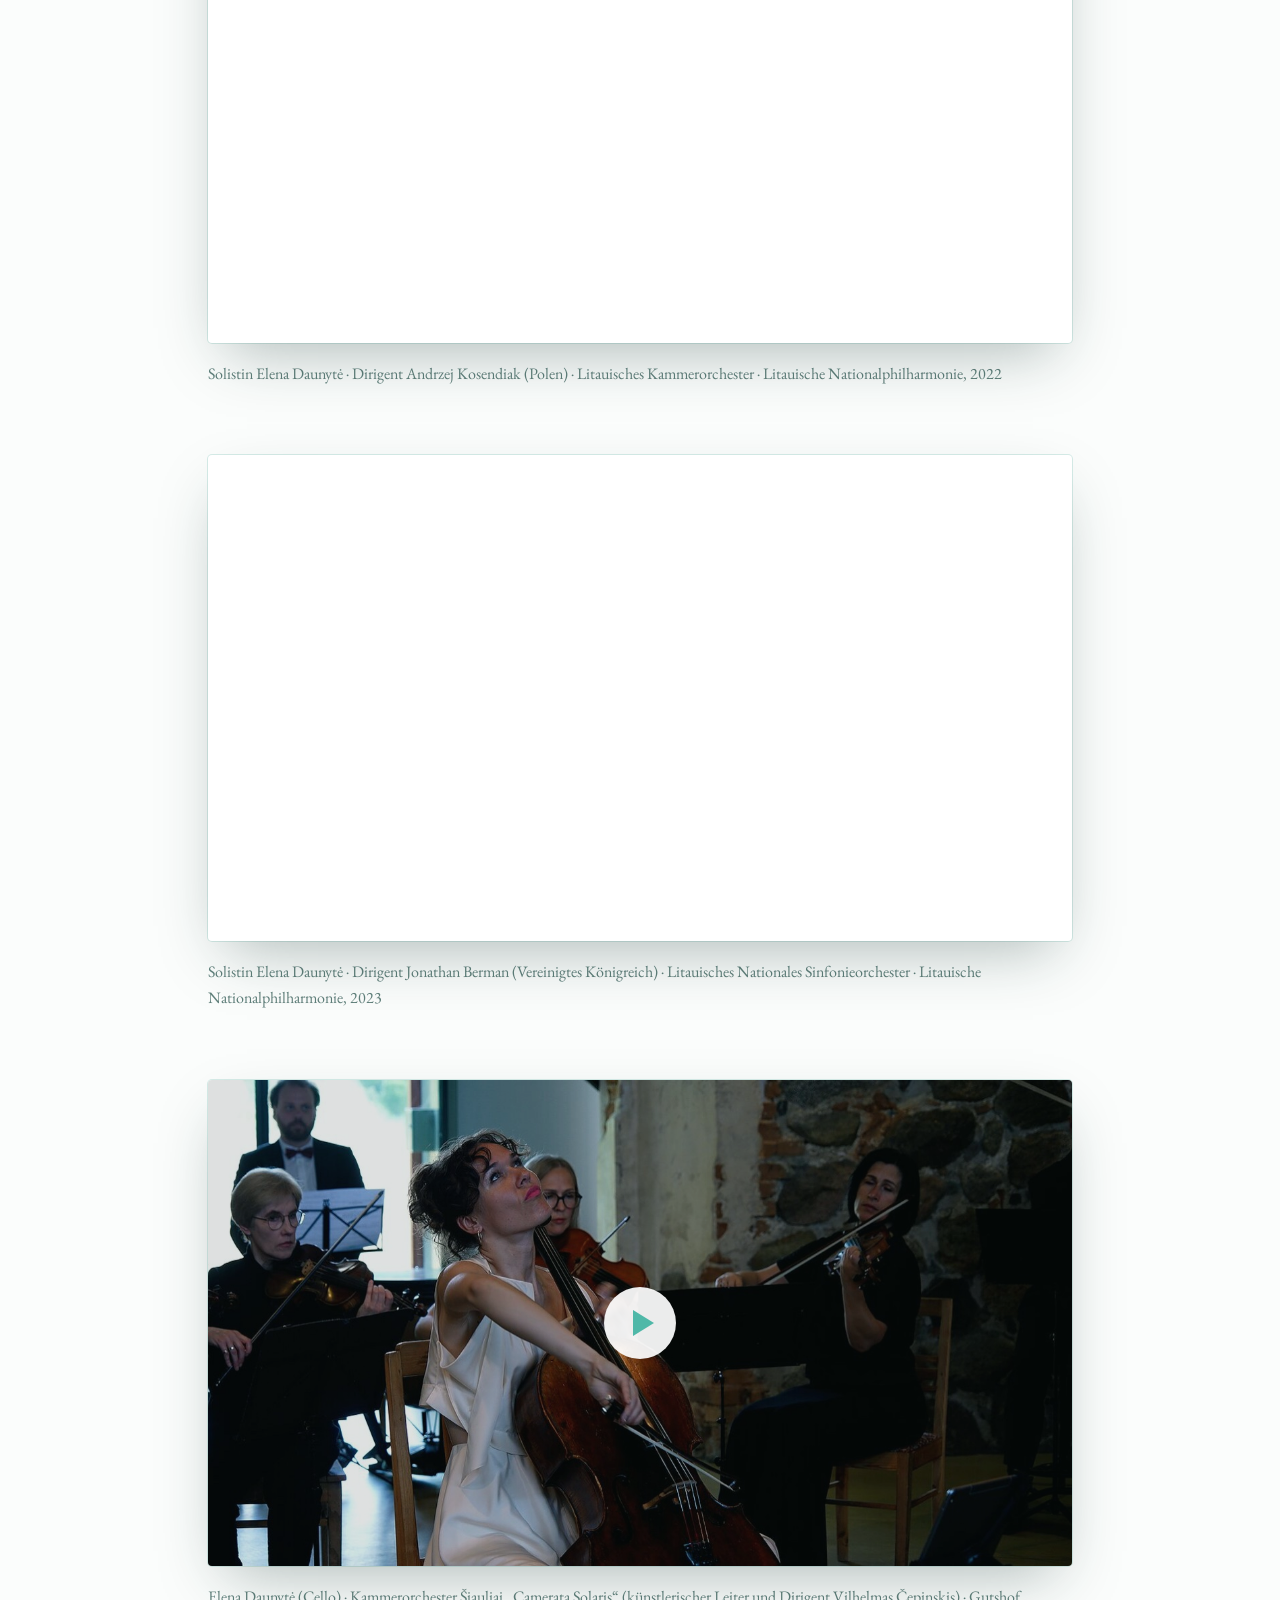
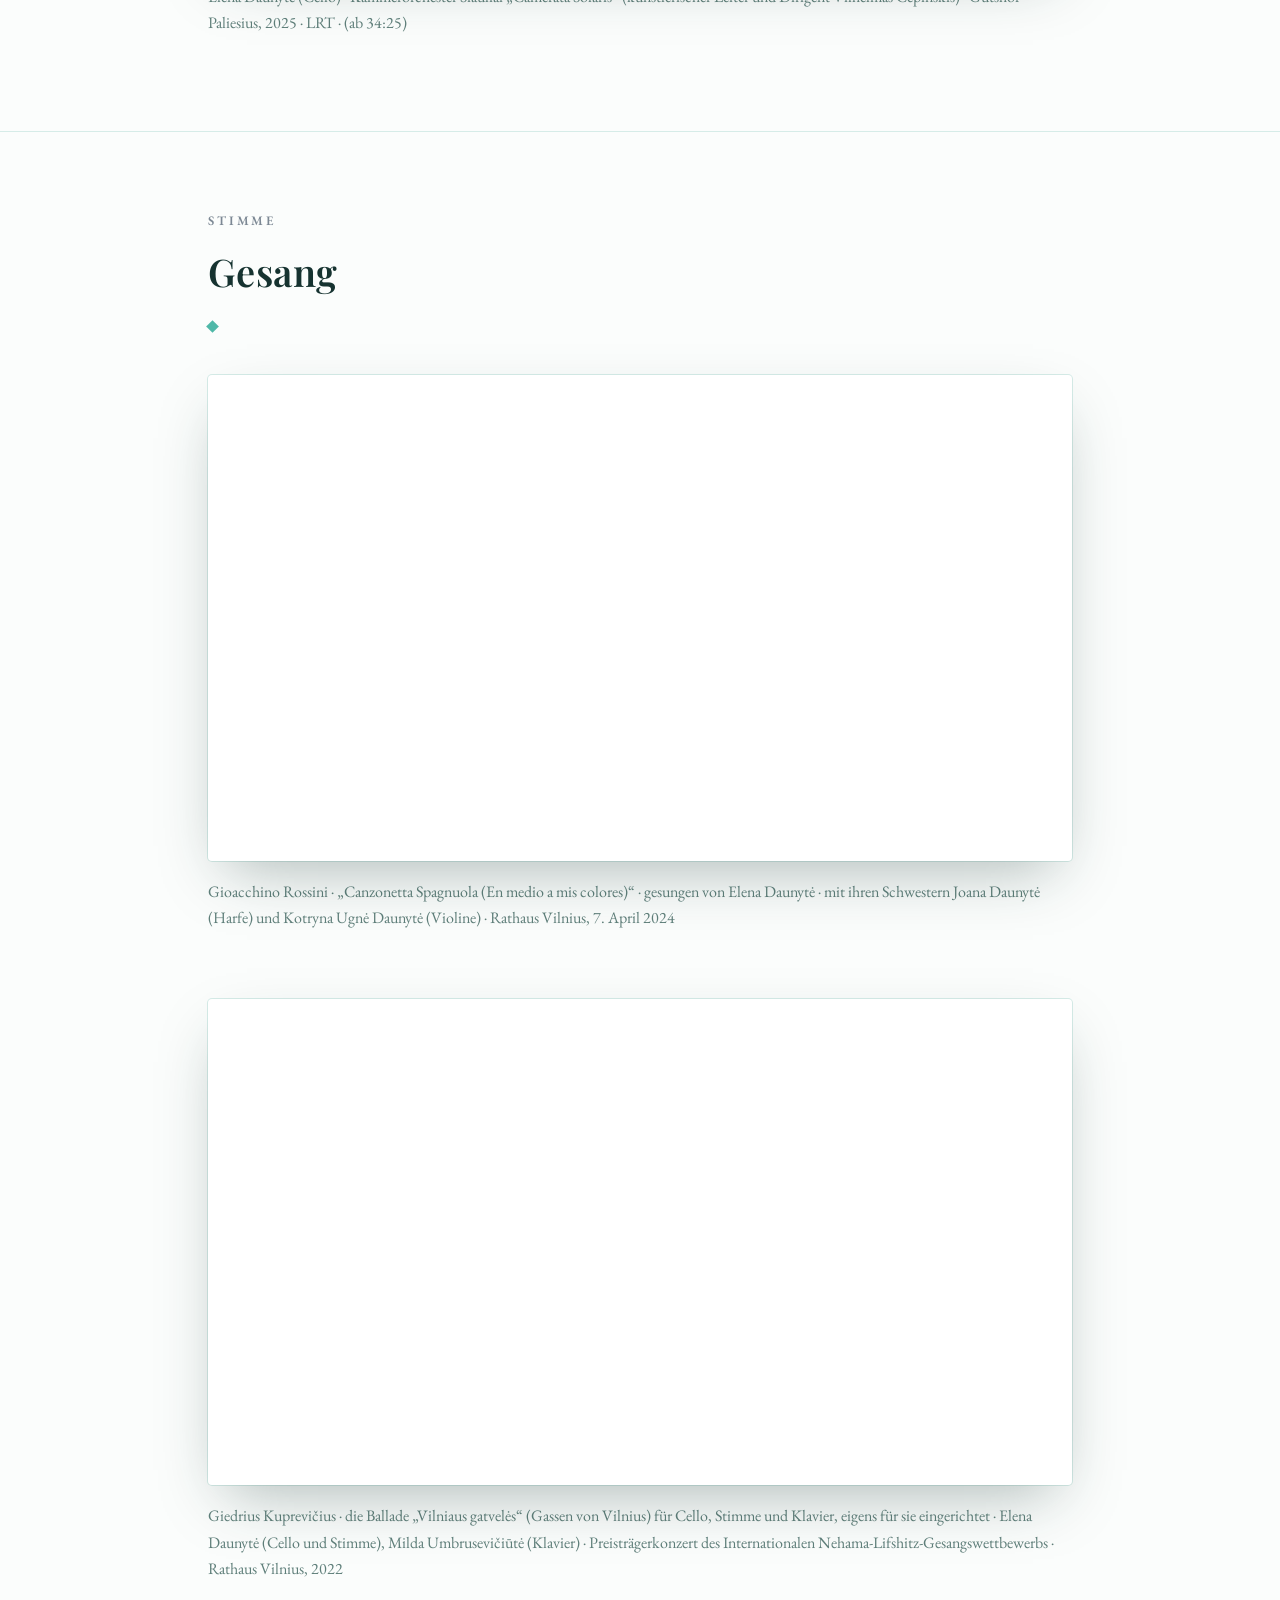
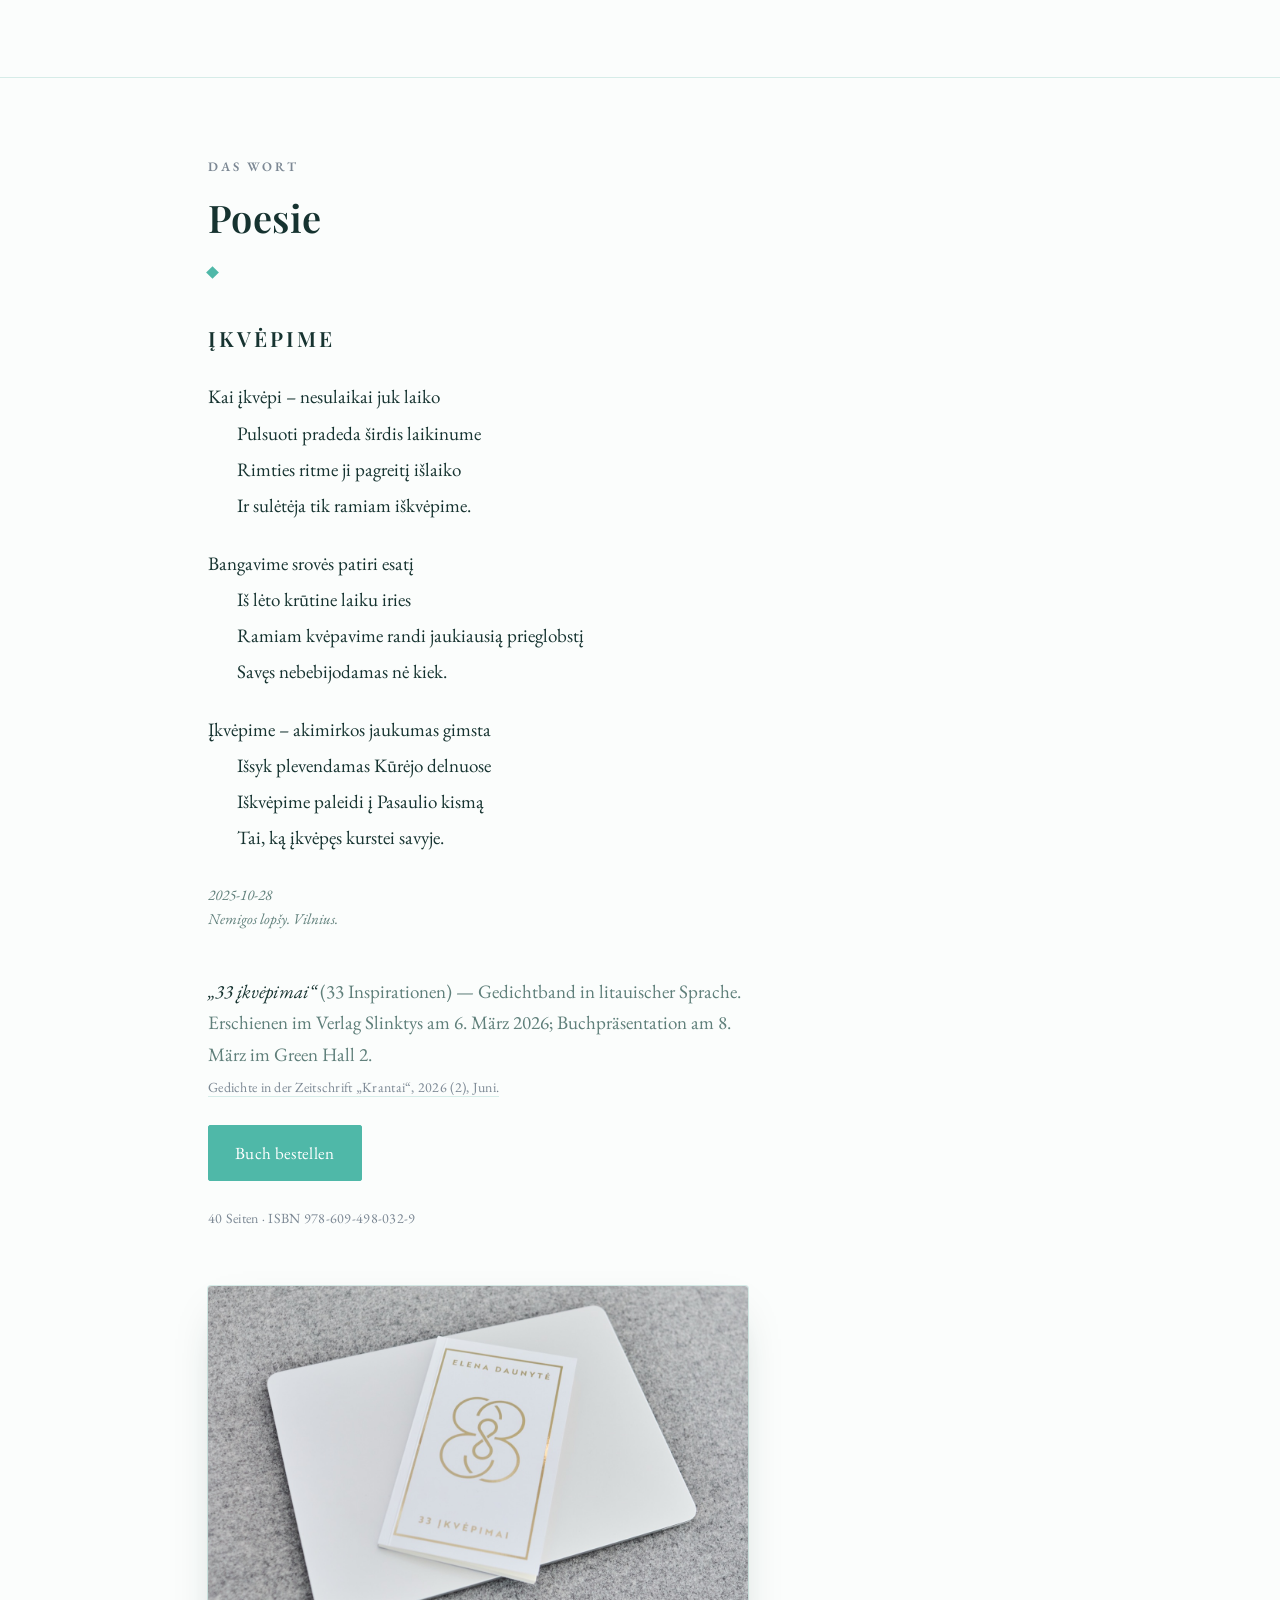
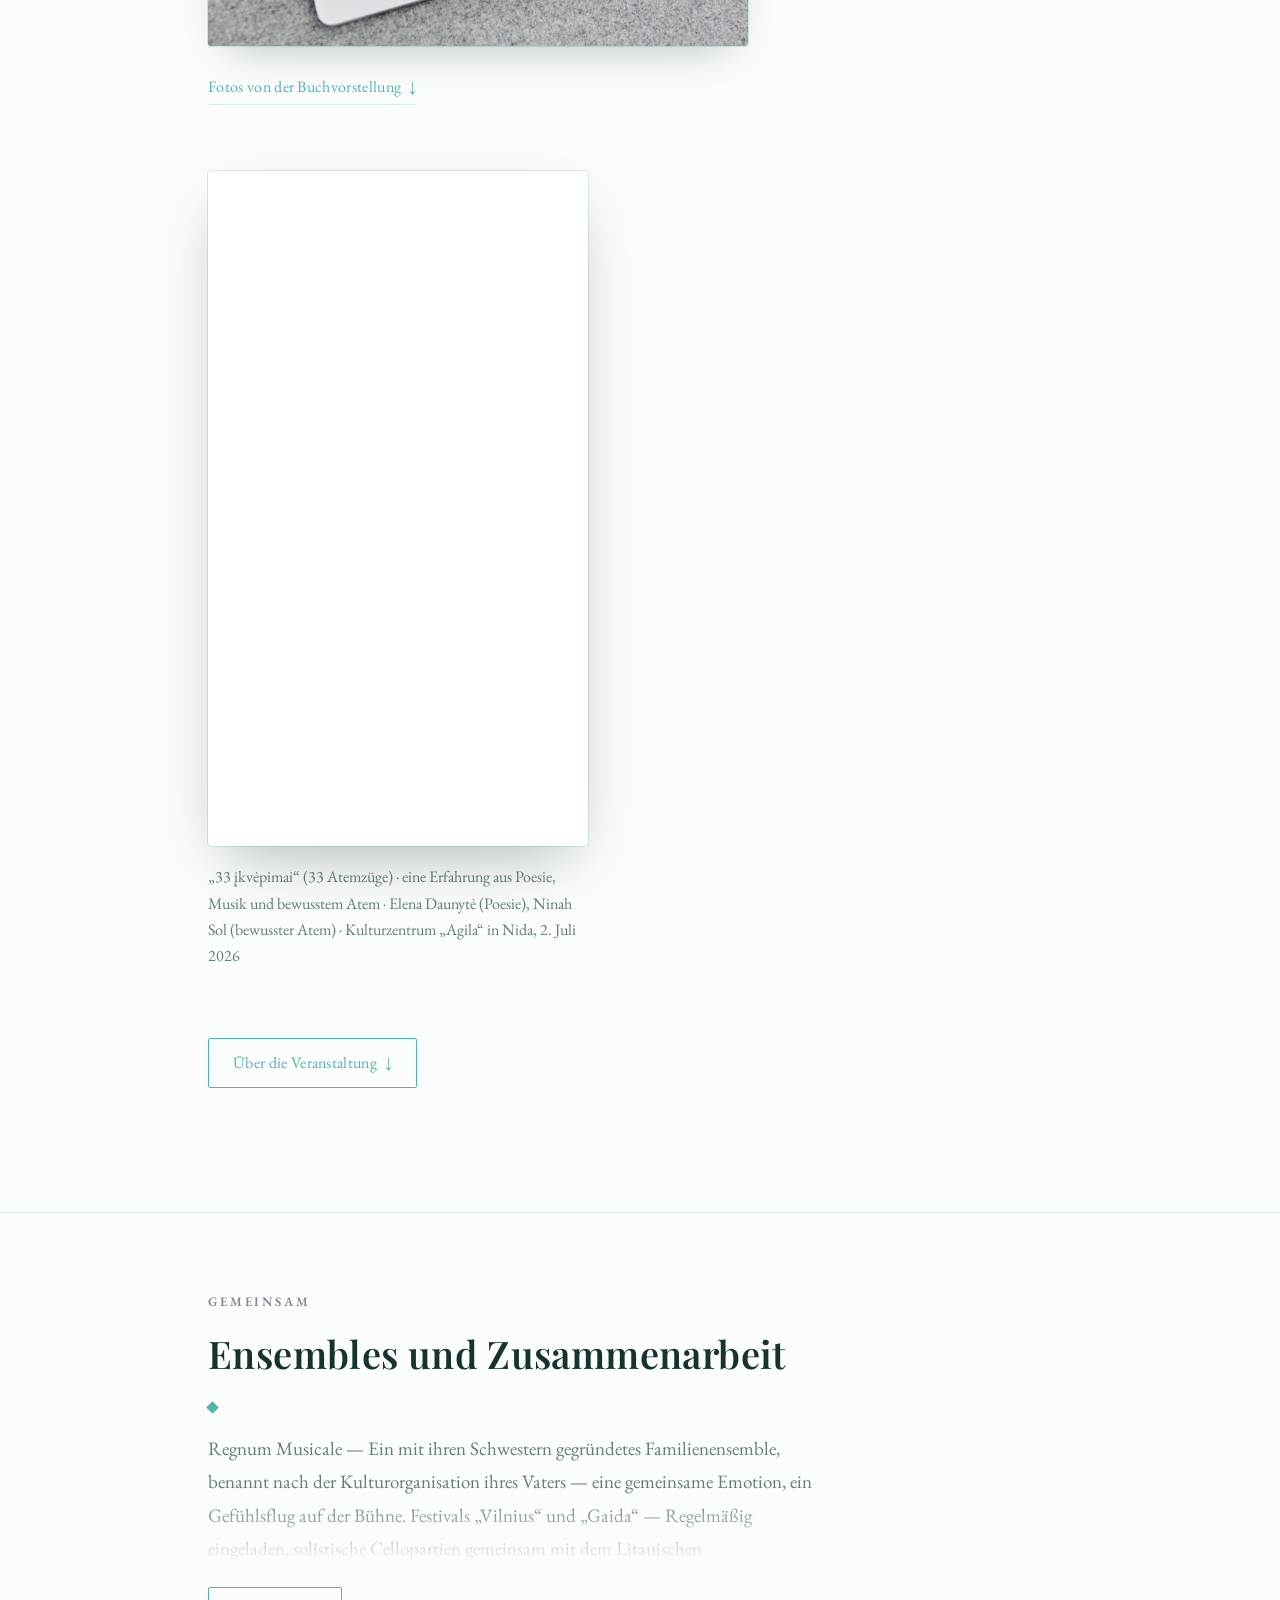
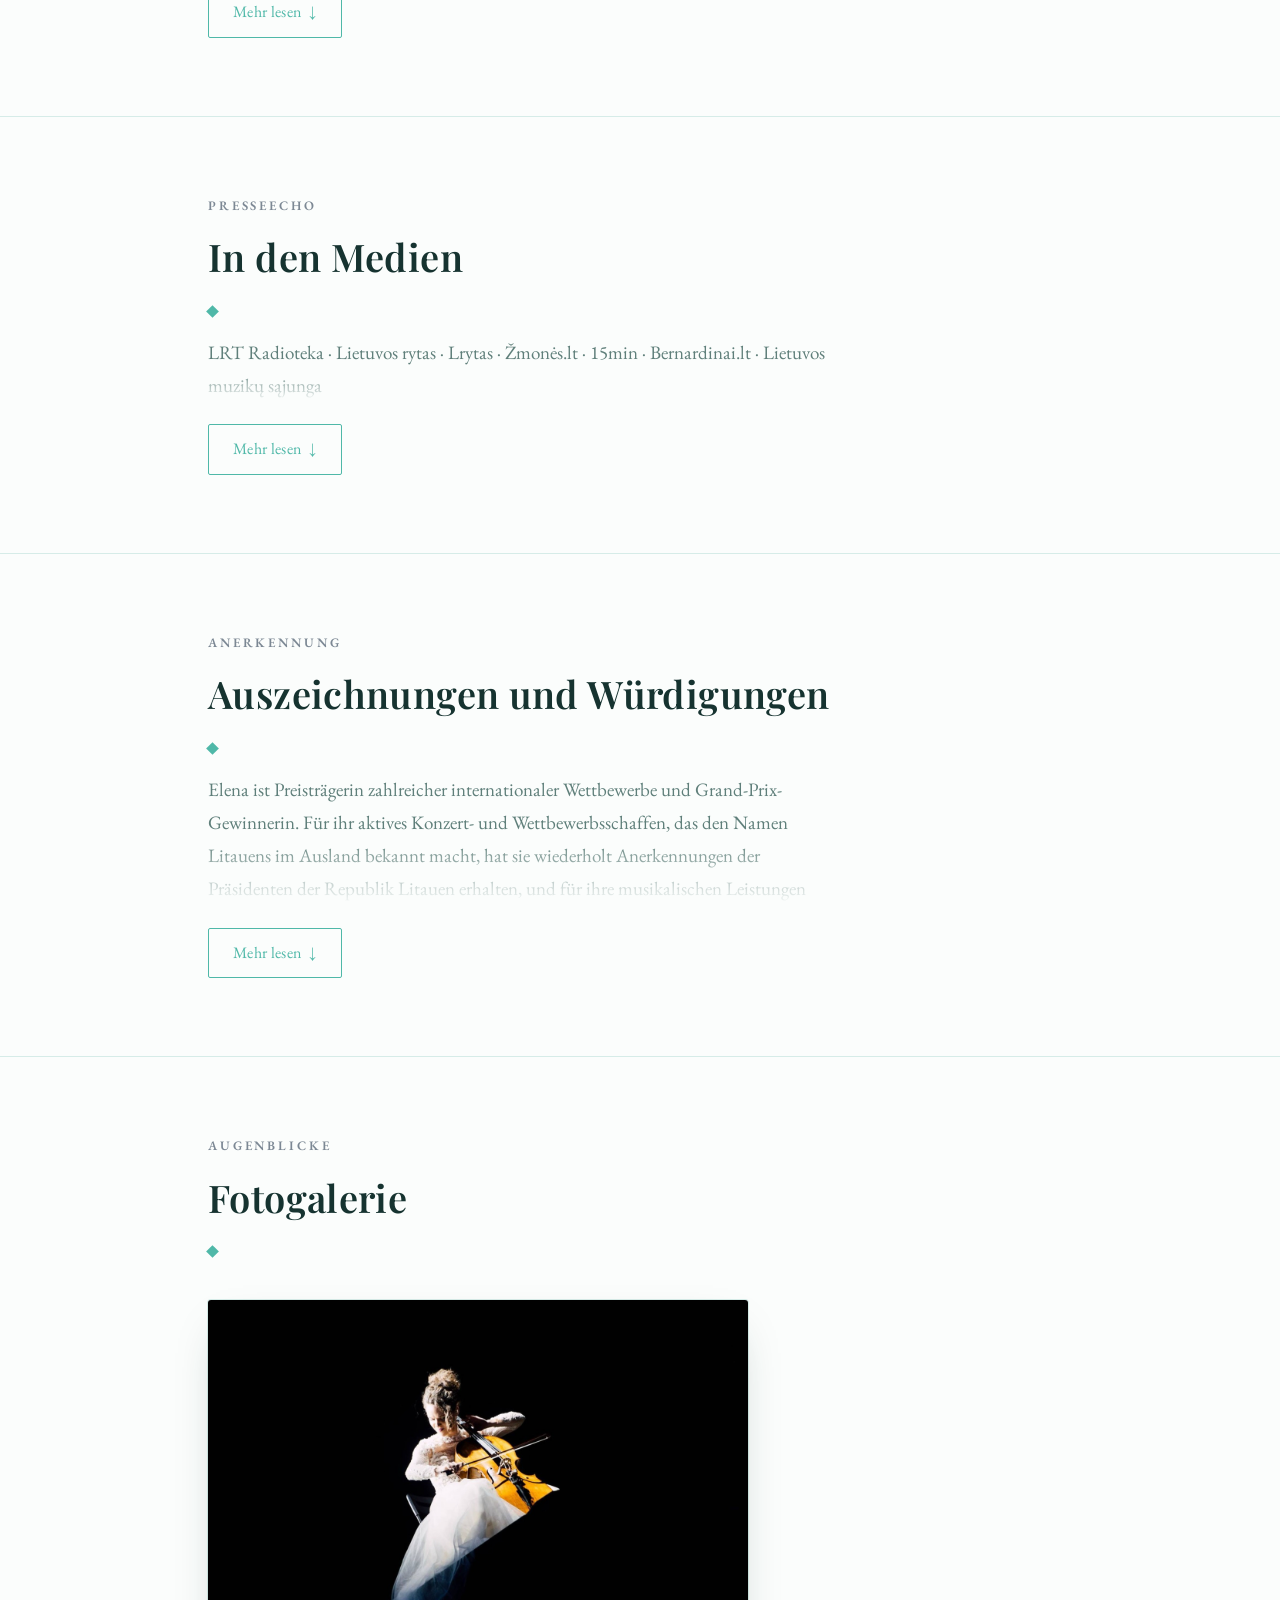
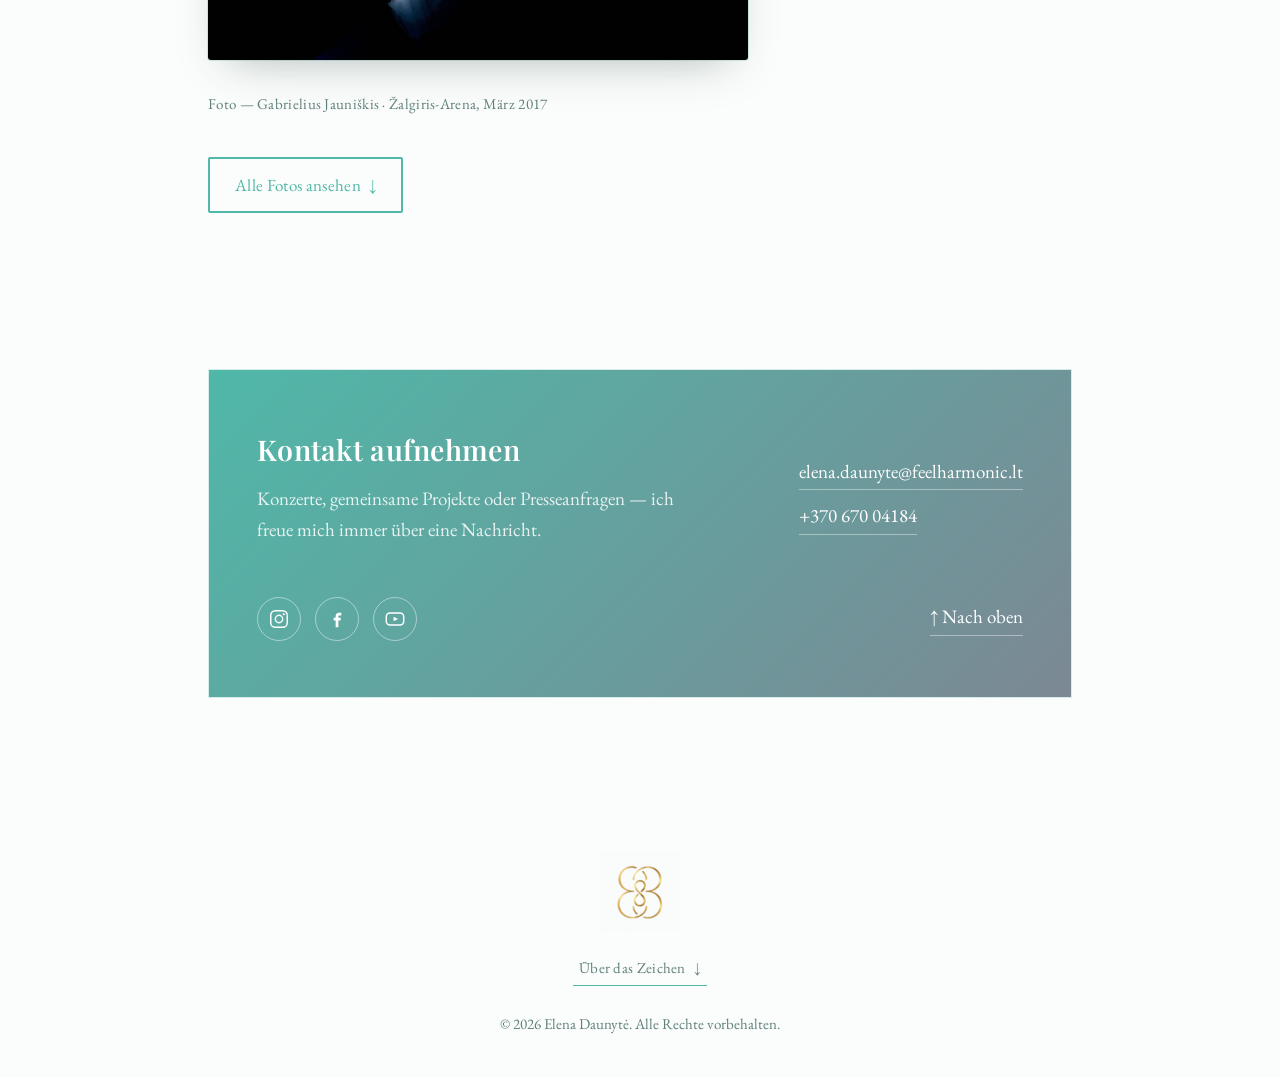
==== commit 52b106a7: "One pixel, still accent Same weight as the phone's rule now; the colour is what keeps it visible acr" ====
--- a/de/index.html
+++ b/de/index.html
@@ -114,7 +114,7 @@
 <link rel="preconnect" href="https://fonts.googleapis.com">
 <link rel="preconnect" href="https://fonts.gstatic.com" crossorigin>
 <link href="https://fonts.googleapis.com/css2?family=Playfair+Display:ital,wght@0,400;0,500;0,600;1,400&family=EB+Garamond:ital,wght@0,400;0,500;1,400&display=swap" rel="stylesheet">
-<link rel="stylesheet" href="../style.css?v=124">
+<link rel="stylesheet" href="../style.css?v=125">
 </head>
 <body>
 
--- a/style.css
+++ b/style.css
@@ -740,7 +740,7 @@
 /* Kompiuteryje linija ilga ir blyški pranyktų, tad ji storesnė ir
    smaragdinė; telefone ji trumpa, ten užtenka šviesios. */
 @media (min-width:861px){
-  #events .section-head::after{height:1.5px; background:var(--accent);}
+  #events .section-head::after{height:1px; background:var(--accent);}
 }
 
 /* Spalva tenka tik kvietimo tekstui — sekcija lieka ant to paties
